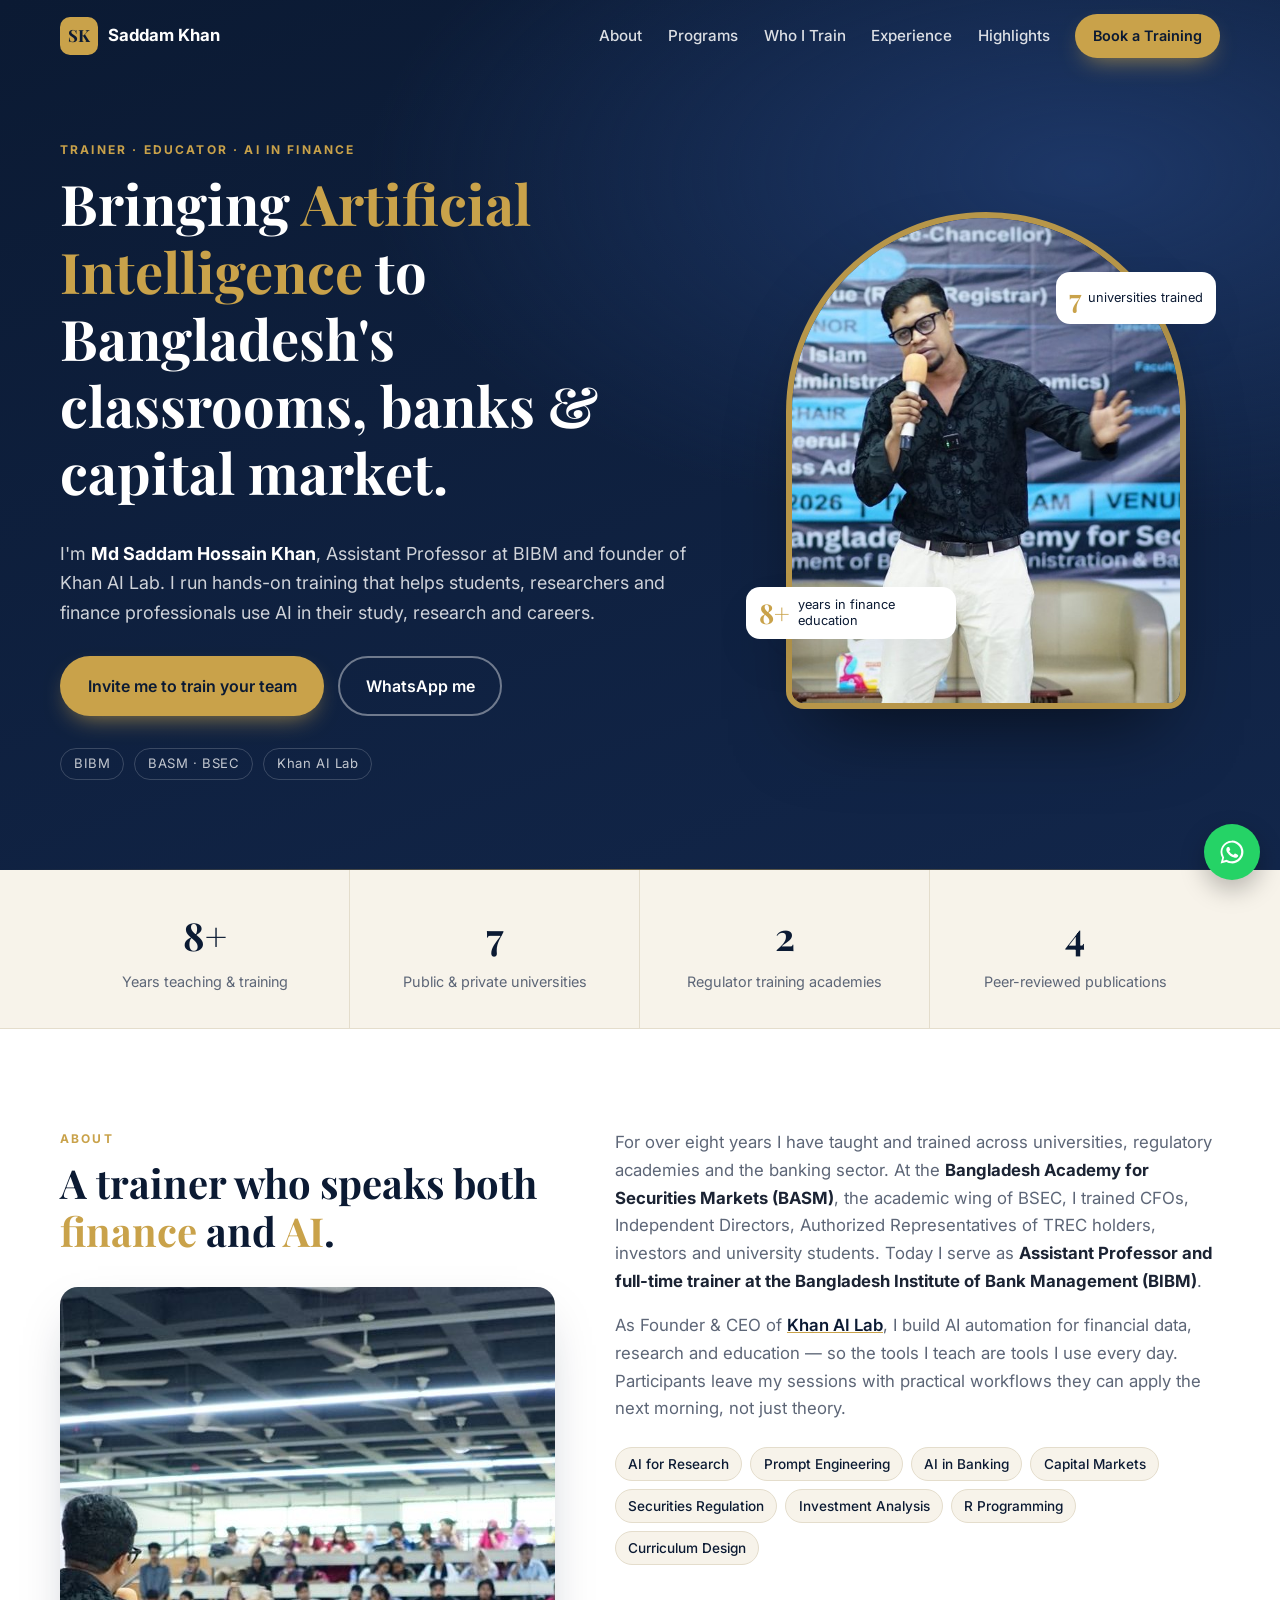
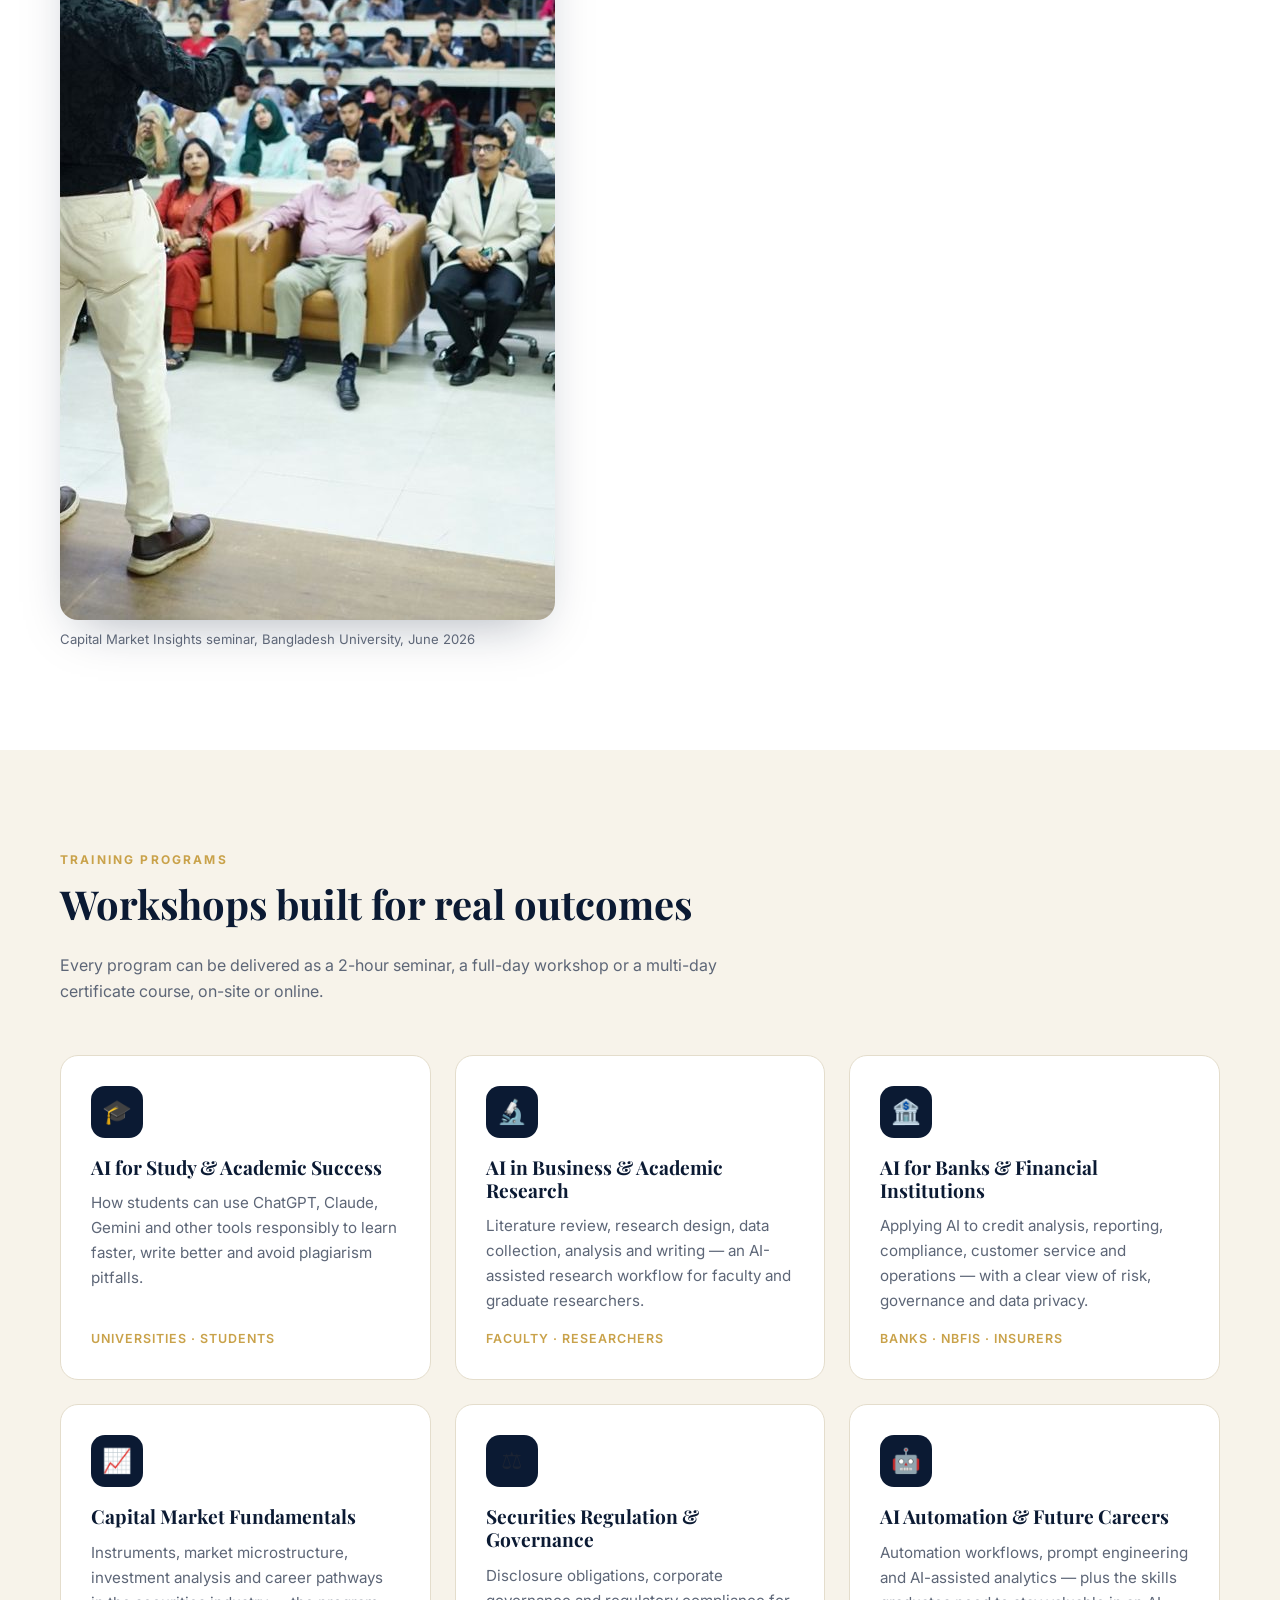
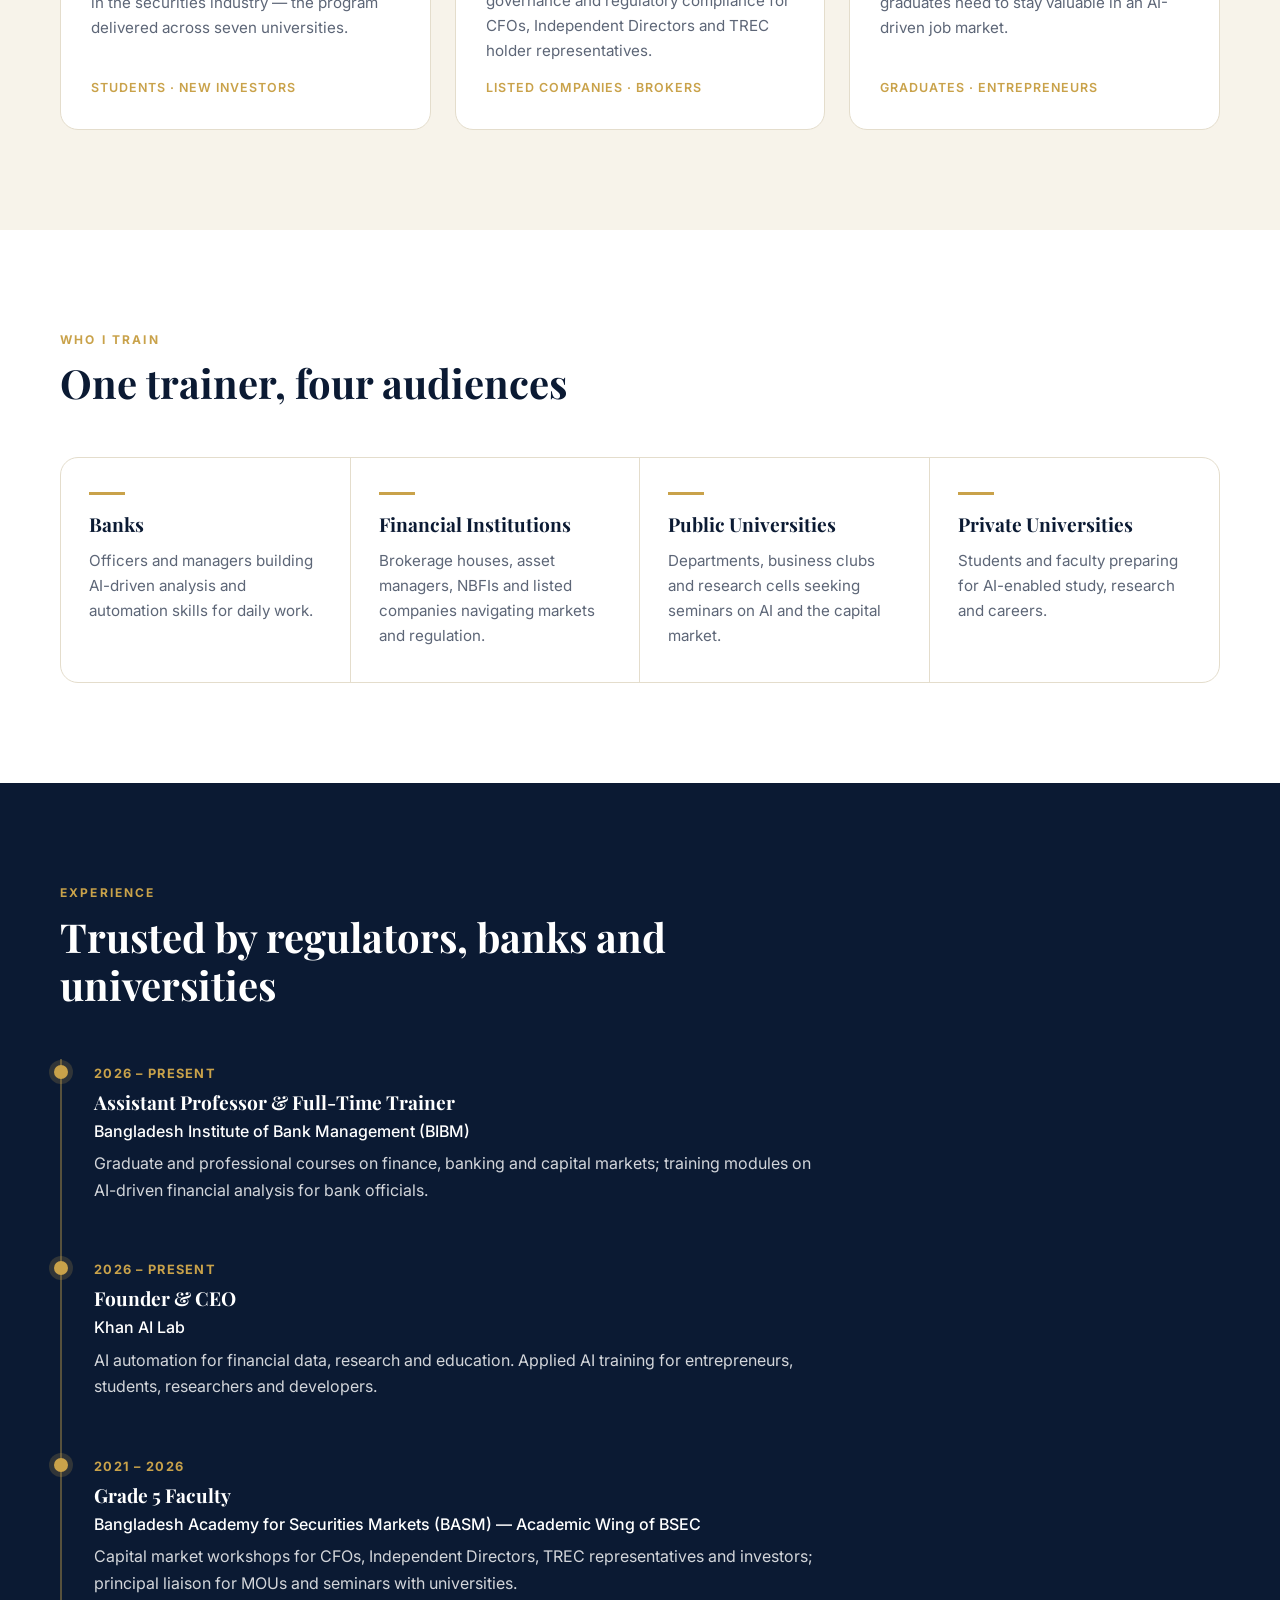
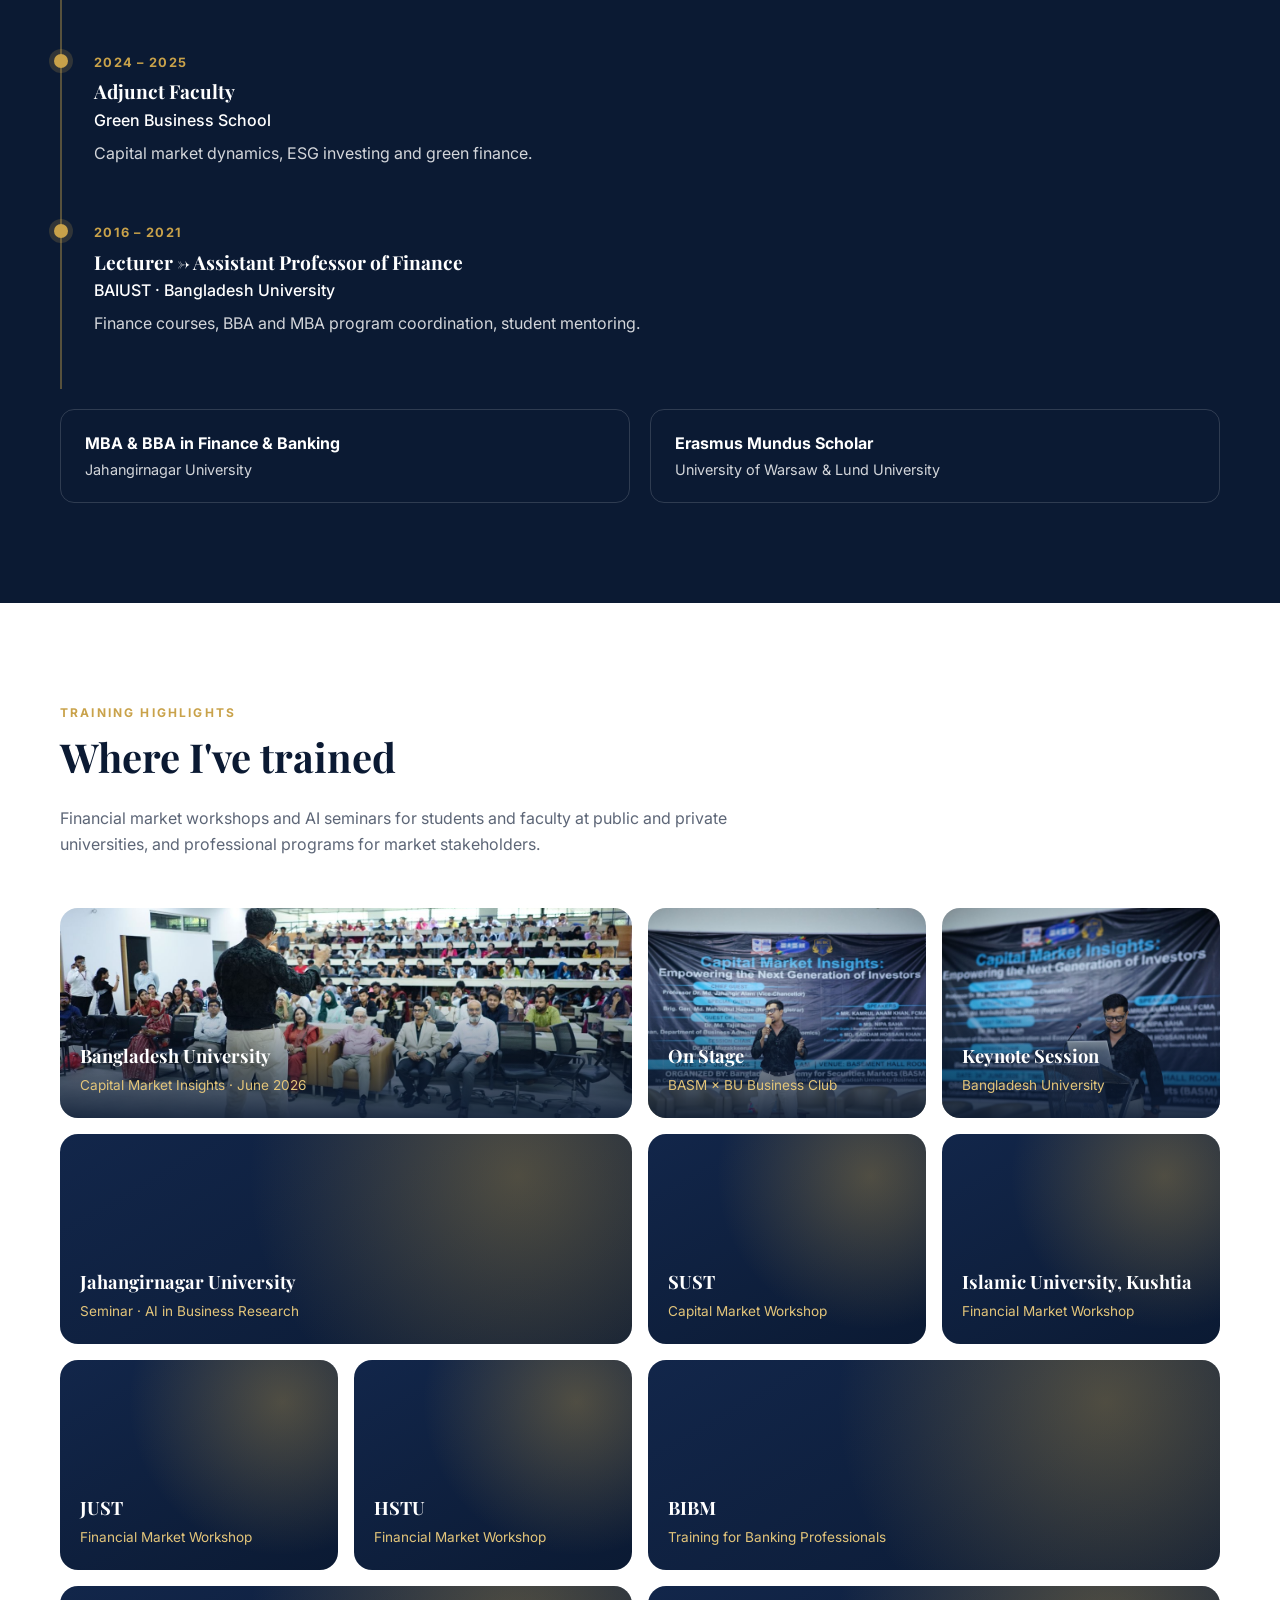
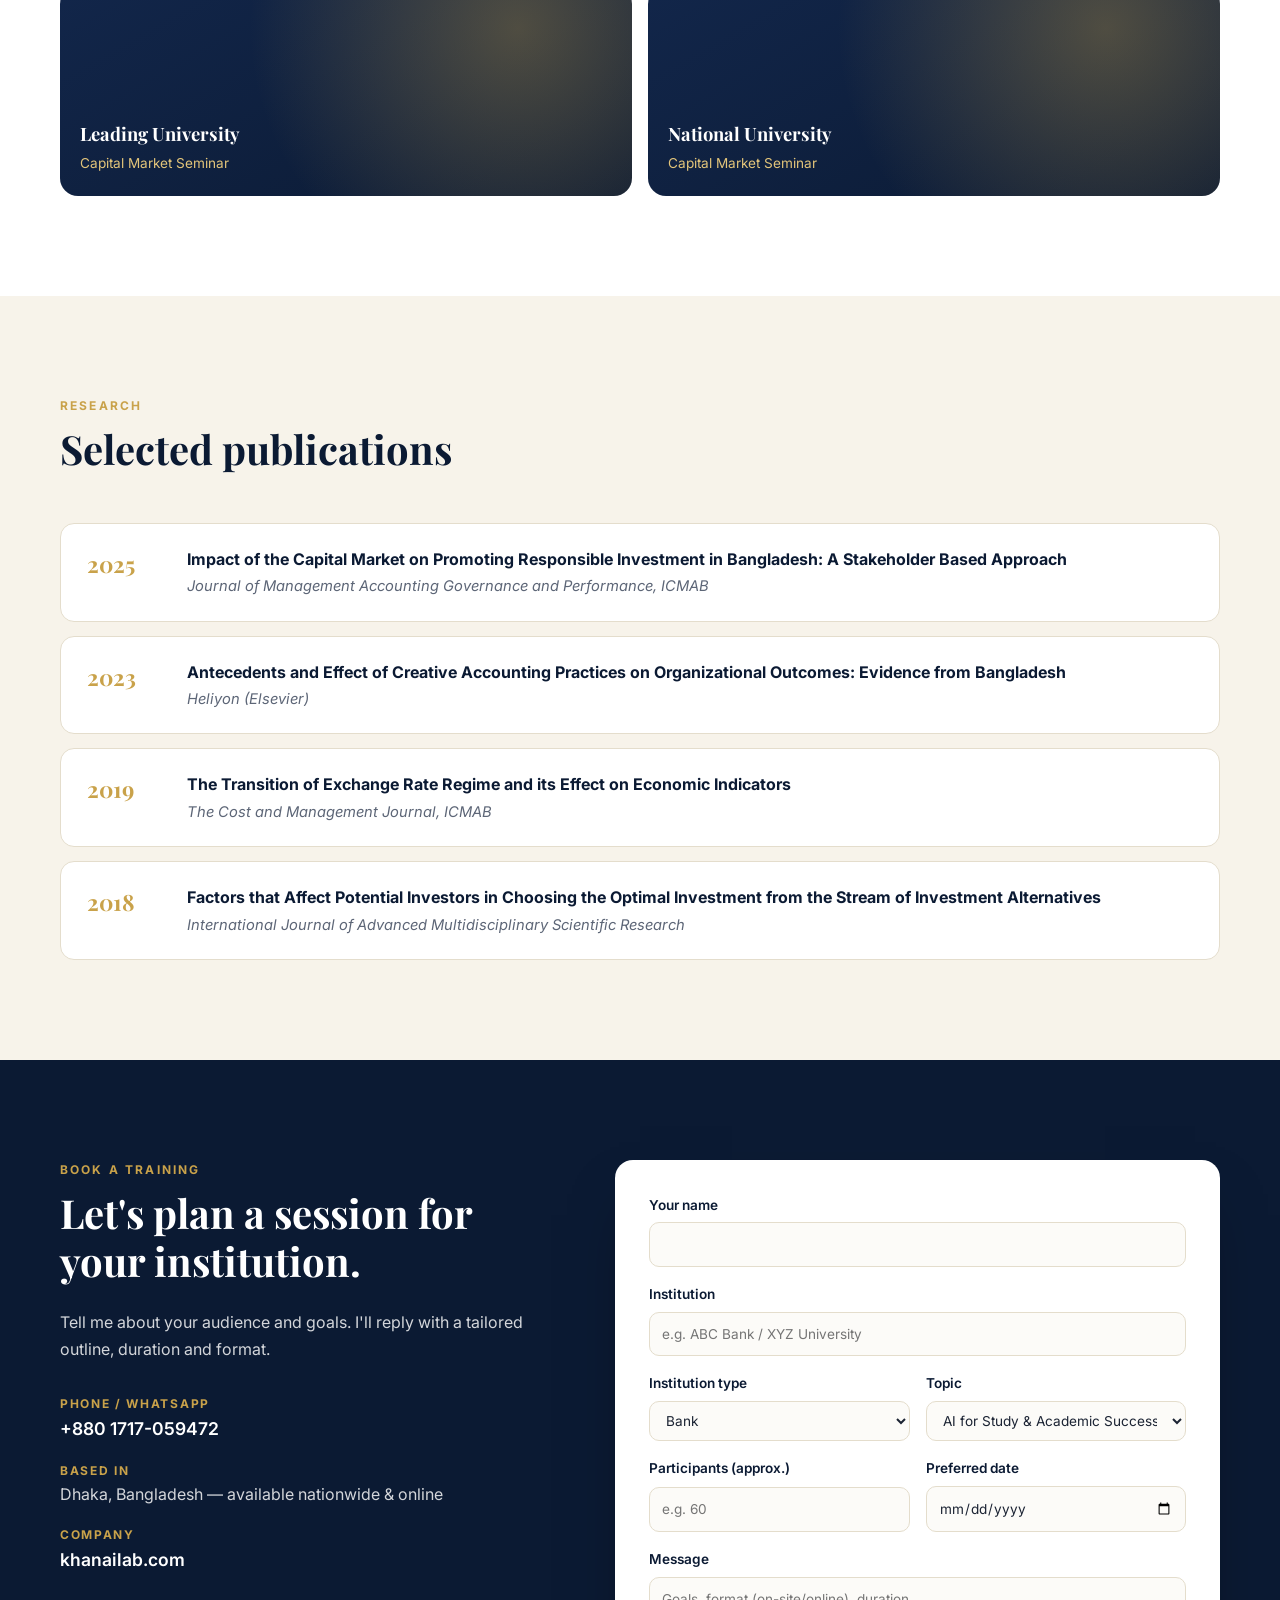
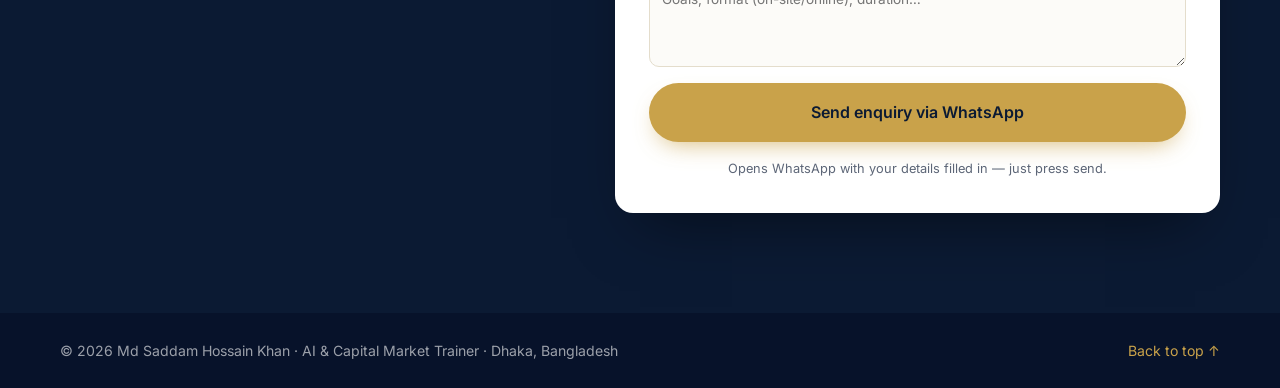
==== index.html @ e3557087 "Use seminar photos for portrait, About section and gallery Co-Authored-By: Claude Opus 5.5 <noreply@" ====
<!doctype html>
<html lang="en">
<head>
  <meta charset="utf-8">
  <meta name="viewport" content="width=device-width, initial-scale=1">
  <title>Md Saddam Hossain Khan | AI & Capital Market Trainer in Bangladesh</title>
  <meta name="description" content="Md Saddam Hossain Khan — corporate trainer and Assistant Professor at BIBM. Training on Artificial Intelligence, capital markets and finance for banks, financial institutions, and public & private universities across Bangladesh.">
  <meta name="keywords" content="AI trainer Bangladesh, artificial intelligence training Dhaka, capital market trainer, financial market trainer, AI for banks, AI for research, AI workshop university Bangladesh, banking trainer, BIBM, BASM, Saddam Khan, Khan AI Lab">
  <meta name="author" content="Md Saddam Hossain Khan">
  <link rel="canonical" href="https://saddambbaju.github.io/">

  <meta property="og:type" content="profile">
  <meta property="og:title" content="Md Saddam Hossain Khan — AI & Capital Market Trainer">
  <meta property="og:description" content="Practical AI and capital market training for banks, financial institutions and universities in Bangladesh.">
  <meta property="og:image" content="https://saddambbaju.github.io/assets/img/og-image.jpg">
  <meta property="og:url" content="https://saddambbaju.github.io/">
  <meta name="twitter:card" content="summary_large_image">

  <link rel="icon" href="assets/img/favicon.jpg">
  <link rel="preconnect" href="https://fonts.googleapis.com">
  <link rel="preconnect" href="https://fonts.gstatic.com" crossorigin>
  <link href="https://fonts.googleapis.com/css2?family=Playfair+Display:wght@600;700&family=Inter:wght@400;500;600;700&display=swap" rel="stylesheet">
  <link rel="stylesheet" href="assets/css/style.css">

  <script type="application/ld+json">
  {
    "@context": "https://schema.org",
    "@type": "Person",
    "name": "Md Saddam Hossain Khan",
    "alternateName": "Saddam Khan",
    "jobTitle": "AI & Capital Market Trainer; Assistant Professor",
    "url": "https://saddambbaju.github.io/",
    "image": "https://saddambbaju.github.io/assets/img/saddam-khan.jpg",
    "telephone": "+8801717059472",
    "address": {"@type": "PostalAddress", "addressLocality": "Dhaka", "addressCountry": "BD"},
    "worksFor": [
      {"@type": "Organization", "name": "Bangladesh Institute of Bank Management (BIBM)"},
      {"@type": "Organization", "name": "Khan AI Lab", "url": "https://khanailab.com/"}
    ],
    "alumniOf": [
      {"@type": "CollegeOrUniversity", "name": "Jahangirnagar University"},
      {"@type": "CollegeOrUniversity", "name": "University of Warsaw"},
      {"@type": "CollegeOrUniversity", "name": "Lund University"}
    ],
    "knowsAbout": ["Artificial Intelligence", "AI in Finance", "Capital Markets", "Securities Regulation", "Banking", "AI for Academic Research", "R Programming", "Investment Analysis"],
    "sameAs": ["https://khanailab.com/"]
  }
  </script>
</head>
<body>

<header class="nav" id="top">
  <div class="container nav__inner">
    <a href="#top" class="brand"><span class="brand__mark">SK</span><span>Saddam Khan</span></a>
    <button class="nav__toggle" aria-label="Open menu" aria-expanded="false">☰</button>
    <nav class="nav__links">
      <a href="#about">About</a>
      <a href="#programs">Programs</a>
      <a href="#who">Who I Train</a>
      <a href="#experience">Experience</a>
      <a href="#highlights">Highlights</a>
      <a href="#book" class="btn btn--gold btn--sm">Book a Training</a>
    </nav>
  </div>
</header>

<main>
  <!-- HERO -->
  <section class="hero">
    <div class="container hero__grid">
      <div class="hero__text reveal">
        <p class="eyebrow">Trainer · Educator · AI in Finance</p>
        <h1>Bringing <em>Artificial Intelligence</em> to Bangladesh's classrooms, banks &amp; capital market.</h1>
        <p class="lead">I'm <strong>Md Saddam Hossain Khan</strong>, Assistant Professor at BIBM and founder of Khan AI Lab. I run hands-on training that helps students, researchers and finance professionals use AI in their study, research and careers.</p>
        <div class="hero__cta">
          <a href="#book" class="btn btn--gold">Invite me to train your team</a>
          <a href="https://wa.me/8801717059472?text=Hello%20Saddam%20sir%2C%20I%27d%20like%20to%20discuss%20a%20training%20program." class="btn btn--ghost" target="_blank" rel="noopener">WhatsApp me</a>
        </div>
        <ul class="hero__trust">
          <li>BIBM</li><li>BASM · BSEC</li><li>Khan AI Lab</li>
        </ul>
      </div>
      <div class="hero__photo reveal">
        <div class="photo-frame">
          <img src="assets/img/saddam-khan.jpg" alt="Md Saddam Hossain Khan speaking at a capital market seminar" width="560" height="700">
        </div>
        <div class="badge badge--a"><strong>8+</strong><span>years in finance education</span></div>
        <div class="badge badge--b"><strong>7</strong><span>universities trained</span></div>
      </div>
    </div>
  </section>

  <!-- STATS -->
  <section class="stats">
    <div class="container stats__grid">
      <div class="stat"><strong>8+</strong><span>Years teaching &amp; training</span></div>
      <div class="stat"><strong>7</strong><span>Public &amp; private universities</span></div>
      <div class="stat"><strong>2</strong><span>Regulator training academies</span></div>
      <div class="stat"><strong>4</strong><span>Peer-reviewed publications</span></div>
    </div>
  </section>

  <!-- ABOUT -->
  <section class="section" id="about">
    <div class="container about">
      <div class="reveal">
        <p class="eyebrow">About</p>
        <h2>A trainer who speaks both <em>finance</em> and <em>AI</em>.</h2>
        <figure class="about__photo">
          <img src="assets/img/gallery/bu-capital-market-audience.jpg" alt="Md Saddam Hossain Khan addressing a packed auditorium of students and faculty" loading="lazy" width="1400" height="933">
          <figcaption>Capital Market Insights seminar, Bangladesh University, June 2026</figcaption>
        </figure>
      </div>
      <div class="about__body reveal">
        <p>For over eight years I have taught and trained across universities, regulatory academies and the banking sector. At the <strong>Bangladesh Academy for Securities Markets (BASM)</strong>, the academic wing of BSEC, I trained CFOs, Independent Directors, Authorized Representatives of TREC holders, investors and university students. Today I serve as <strong>Assistant Professor and full-time trainer at the Bangladesh Institute of Bank Management (BIBM)</strong>.</p>
        <p>As Founder &amp; CEO of <a href="https://khanailab.com/" target="_blank" rel="noopener">Khan AI Lab</a>, I build AI automation for financial data, research and education — so the tools I teach are tools I use every day. Participants leave my sessions with practical workflows they can apply the next morning, not just theory.</p>
        <div class="chips">
          <span>AI for Research</span><span>Prompt Engineering</span><span>AI in Banking</span><span>Capital Markets</span><span>Securities Regulation</span><span>Investment Analysis</span><span>R Programming</span><span>Curriculum Design</span>
        </div>
      </div>
    </div>
  </section>

  <!-- PROGRAMS -->
  <section class="section section--tint" id="programs">
    <div class="container">
      <div class="section__head reveal">
        <p class="eyebrow">Training Programs</p>
        <h2>Workshops built for real outcomes</h2>
        <p>Every program can be delivered as a 2-hour seminar, a full-day workshop or a multi-day certificate course, on-site or online.</p>
      </div>
      <div class="cards">
        <article class="card reveal">
          <div class="card__icon">🎓</div>
          <h3>AI for Study &amp; Academic Success</h3>
          <p>How students can use ChatGPT, Claude, Gemini and other tools responsibly to learn faster, write better and avoid plagiarism pitfalls.</p>
          <span class="card__tag">Universities · Students</span>
        </article>
        <article class="card reveal">
          <div class="card__icon">🔬</div>
          <h3>AI in Business &amp; Academic Research</h3>
          <p>Literature review, research design, data collection, analysis and writing — an AI-assisted research workflow for faculty and graduate researchers.</p>
          <span class="card__tag">Faculty · Researchers</span>
        </article>
        <article class="card reveal">
          <div class="card__icon">🏦</div>
          <h3>AI for Banks &amp; Financial Institutions</h3>
          <p>Applying AI to credit analysis, reporting, compliance, customer service and operations — with a clear view of risk, governance and data privacy.</p>
          <span class="card__tag">Banks · NBFIs · Insurers</span>
        </article>
        <article class="card reveal">
          <div class="card__icon">📈</div>
          <h3>Capital Market Fundamentals</h3>
          <p>Instruments, market microstructure, investment analysis and career pathways in the securities industry — the program delivered across seven universities.</p>
          <span class="card__tag">Students · New investors</span>
        </article>
        <article class="card reveal">
          <div class="card__icon">⚖️</div>
          <h3>Securities Regulation &amp; Governance</h3>
          <p>Disclosure obligations, corporate governance and regulatory compliance for CFOs, Independent Directors and TREC holder representatives.</p>
          <span class="card__tag">Listed companies · Brokers</span>
        </article>
        <article class="card reveal">
          <div class="card__icon">🤖</div>
          <h3>AI Automation &amp; Future Careers</h3>
          <p>Automation workflows, prompt engineering and AI-assisted analytics — plus the skills graduates need to stay valuable in an AI-driven job market.</p>
          <span class="card__tag">Graduates · Entrepreneurs</span>
        </article>
      </div>
    </div>
  </section>

  <!-- WHO I TRAIN -->
  <section class="section" id="who">
    <div class="container">
      <div class="section__head reveal">
        <p class="eyebrow">Who I Train</p>
        <h2>One trainer, four audiences</h2>
      </div>
      <div class="who">
        <div class="who__item reveal"><h3>Banks</h3><p>Officers and managers building AI-driven analysis and automation skills for daily work.</p></div>
        <div class="who__item reveal"><h3>Financial Institutions</h3><p>Brokerage houses, asset managers, NBFIs and listed companies navigating markets and regulation.</p></div>
        <div class="who__item reveal"><h3>Public Universities</h3><p>Departments, business clubs and research cells seeking seminars on AI and the capital market.</p></div>
        <div class="who__item reveal"><h3>Private Universities</h3><p>Students and faculty preparing for AI-enabled study, research and careers.</p></div>
      </div>
    </div>
  </section>

  <!-- EXPERIENCE -->
  <section class="section section--dark" id="experience">
    <div class="container">
      <div class="section__head reveal">
        <p class="eyebrow">Experience</p>
        <h2>Trusted by regulators, banks and universities</h2>
      </div>
      <ol class="timeline">
        <li class="reveal"><span class="timeline__date">2026 – Present</span><h3>Assistant Professor &amp; Full-Time Trainer</h3><p class="timeline__org">Bangladesh Institute of Bank Management (BIBM)</p><p>Graduate and professional courses on finance, banking and capital markets; training modules on AI-driven financial analysis for bank officials.</p></li>
        <li class="reveal"><span class="timeline__date">2026 – Present</span><h3>Founder &amp; CEO</h3><p class="timeline__org">Khan AI Lab</p><p>AI automation for financial data, research and education. Applied AI training for entrepreneurs, students, researchers and developers.</p></li>
        <li class="reveal"><span class="timeline__date">2021 – 2026</span><h3>Grade 5 Faculty</h3><p class="timeline__org">Bangladesh Academy for Securities Markets (BASM) — Academic Wing of BSEC</p><p>Capital market workshops for CFOs, Independent Directors, TREC representatives and investors; principal liaison for MOUs and seminars with universities.</p></li>
        <li class="reveal"><span class="timeline__date">2024 – 2025</span><h3>Adjunct Faculty</h3><p class="timeline__org">Green Business School</p><p>Capital market dynamics, ESG investing and green finance.</p></li>
        <li class="reveal"><span class="timeline__date">2016 – 2021</span><h3>Lecturer → Assistant Professor of Finance</h3><p class="timeline__org">BAIUST · Bangladesh University</p><p>Finance courses, BBA and MBA program coordination, student mentoring.</p></li>
      </ol>
      <div class="edu reveal">
        <div><strong>MBA &amp; BBA in Finance &amp; Banking</strong><span>Jahangirnagar University</span></div>
        <div><strong>Erasmus Mundus Scholar</strong><span>University of Warsaw &amp; Lund University</span></div>
      </div>
    </div>
  </section>

  <!-- HIGHLIGHTS / GALLERY -->
  <section class="section" id="highlights">
    <div class="container">
      <div class="section__head reveal">
        <p class="eyebrow">Training Highlights</p>
        <h2>Where I've trained</h2>
        <p>Financial market workshops and AI seminars for students and faculty at public and private universities, and professional programs for market stakeholders.</p>
      </div>
      <!-- To add a photo: put the file in assets/img/gallery/ and set data-img="assets/img/gallery/yourfile.jpg" on the matching tile. -->
      <div class="gallery">
        <figure class="tile tile--wide" data-img="assets/img/gallery/bu-capital-market-audience.jpg"><figcaption><strong>Bangladesh University</strong><span>Capital Market Insights · June 2026</span></figcaption></figure>
        <figure class="tile" data-img="assets/img/gallery/bu-capital-market-speaking.jpg"><figcaption><strong>On Stage</strong><span>BASM × BU Business Club</span></figcaption></figure>
        <figure class="tile" data-img="assets/img/gallery/bu-capital-market-podium.jpg"><figcaption><strong>Keynote Session</strong><span>Bangladesh University</span></figcaption></figure>
        <figure class="tile tile--wide" data-img=""><figcaption><strong>Jahangirnagar University</strong><span>Seminar · AI in Business Research</span></figcaption></figure>
        <figure class="tile" data-img=""><figcaption><strong>SUST</strong><span>Capital Market Workshop</span></figcaption></figure>
        <figure class="tile" data-img=""><figcaption><strong>Islamic University, Kushtia</strong><span>Financial Market Workshop</span></figcaption></figure>
        <figure class="tile" data-img=""><figcaption><strong>JUST</strong><span>Financial Market Workshop</span></figcaption></figure>
        <figure class="tile" data-img=""><figcaption><strong>HSTU</strong><span>Financial Market Workshop</span></figcaption></figure>
        <figure class="tile tile--wide" data-img=""><figcaption><strong>BIBM</strong><span>Training for Banking Professionals</span></figcaption></figure>
        <figure class="tile tile--wide" data-img=""><figcaption><strong>Leading University</strong><span>Capital Market Seminar</span></figcaption></figure>
        <figure class="tile tile--wide" data-img=""><figcaption><strong>National University</strong><span>Capital Market Seminar</span></figcaption></figure>
      </div>
    </div>
  </section>

  <!-- PUBLICATIONS -->
  <section class="section section--tint" id="research">
    <div class="container">
      <div class="section__head reveal">
        <p class="eyebrow">Research</p>
        <h2>Selected publications</h2>
      </div>
      <ul class="pubs">
        <li class="reveal"><span>2025</span><div><strong>Impact of the Capital Market on Promoting Responsible Investment in Bangladesh: A Stakeholder Based Approach</strong><em>Journal of Management Accounting Governance and Performance, ICMAB</em></div></li>
        <li class="reveal"><span>2023</span><div><strong>Antecedents and Effect of Creative Accounting Practices on Organizational Outcomes: Evidence from Bangladesh</strong><em>Heliyon (Elsevier)</em></div></li>
        <li class="reveal"><span>2019</span><div><strong>The Transition of Exchange Rate Regime and its Effect on Economic Indicators</strong><em>The Cost and Management Journal, ICMAB</em></div></li>
        <li class="reveal"><span>2018</span><div><strong>Factors that Affect Potential Investors in Choosing the Optimal Investment from the Stream of Investment Alternatives</strong><em>International Journal of Advanced Multidisciplinary Scientific Research</em></div></li>
      </ul>
    </div>
  </section>

  <!-- BOOK -->
  <section class="section section--dark" id="book">
    <div class="container book">
      <div class="reveal">
        <p class="eyebrow">Book a Training</p>
        <h2>Let's plan a session for your institution.</h2>
        <p>Tell me about your audience and goals. I'll reply with a tailored outline, duration and format.</p>
        <ul class="book__contact">
          <li><span>Phone / WhatsApp</span><a href="tel:+8801717059472">+880 1717-059472</a></li>
          <li><span>Based in</span>Dhaka, Bangladesh — available nationwide &amp; online</li>
          <li><span>Company</span><a href="https://khanailab.com/" target="_blank" rel="noopener">khanailab.com</a></li>
        </ul>
      </div>
      <form class="form reveal" id="bookForm">
        <label>Your name<input name="name" required autocomplete="name"></label>
        <label>Institution<input name="org" required placeholder="e.g. ABC Bank / XYZ University"></label>
        <div class="form__row">
          <label>Institution type
            <select name="type">
              <option>Bank</option><option>Financial Institution</option><option>Public University</option><option>Private University</option><option>Corporate / Other</option>
            </select>
          </label>
          <label>Topic
            <select name="topic">
              <option>AI for Study &amp; Academic Success</option><option>AI in Business &amp; Academic Research</option><option>AI for Banks &amp; Financial Institutions</option><option>Capital Market Fundamentals</option><option>Securities Regulation &amp; Governance</option><option>AI Automation &amp; Future Careers</option><option>Custom program</option>
            </select>
          </label>
        </div>
        <div class="form__row">
          <label>Participants (approx.)<input name="size" inputmode="numeric" placeholder="e.g. 60"></label>
          <label>Preferred date<input name="date" type="date"></label>
        </div>
        <label>Message<textarea name="msg" rows="3" placeholder="Goals, format (on-site/online), duration…"></textarea></label>
        <button class="btn btn--gold btn--block" type="submit">Send enquiry via WhatsApp</button>
        <p class="form__note">Opens WhatsApp with your details filled in — just press send.</p>
      </form>
    </div>
  </section>
</main>

<footer class="footer">
  <div class="container footer__inner">
    <p>© <span id="year"></span> Md Saddam Hossain Khan · AI &amp; Capital Market Trainer · Dhaka, Bangladesh</p>
    <a href="#top">Back to top ↑</a>
  </div>
</footer>

<a class="wa-float" href="https://wa.me/8801717059472" target="_blank" rel="noopener" aria-label="Chat on WhatsApp">
  <svg viewBox="0 0 32 32" width="28" height="28" aria-hidden="true"><path fill="currentColor" d="M16 3a13 13 0 0 0-11.2 19.6L3 29l6.6-1.7A13 13 0 1 0 16 3zm0 23.7c-2 0-4-.6-5.7-1.6l-.4-.2-3.9 1 1-3.8-.3-.4A10.7 10.7 0 1 1 16 26.7zm5.9-8c-.3-.2-1.9-.9-2.2-1-.3-.1-.5-.2-.7.2l-1 1.2c-.2.2-.4.2-.7.1a8.8 8.8 0 0 1-4.4-3.8c-.3-.6.3-.5 1-1.7.1-.2 0-.4 0-.6l-1-2.4c-.3-.6-.5-.5-.7-.5h-.6c-.2 0-.6.1-.9.4-.3.3-1.2 1.1-1.2 2.8s1.2 3.2 1.4 3.4c.2.2 2.4 3.6 5.7 5 2.1.9 2.9 1 4 .8.6-.1 1.9-.8 2.2-1.5.3-.8.3-1.4.2-1.5l-.6-.3z"/></svg>
</a>

<script src="assets/js/main.js"></script>
</body>
</html>
---- assets/css/style.css ----
:root {
  --navy: #0b1a33;
  --navy-2: #12264a;
  --gold: #c9a24a;
  --gold-2: #e3c57a;
  --cream: #f7f3ea;
  --ink: #1b2333;
  --muted: #5d6677;
  --line: #e4ddcc;
  --white: #ffffff;
  --radius: 18px;
  --shadow: 0 20px 50px -20px rgba(11, 26, 51, .35);
  --serif: "Playfair Display", Georgia, serif;
  --sans: "Inter", system-ui, -apple-system, "Segoe UI", sans-serif;
}

*, *::before, *::after { box-sizing: border-box; }
html { scroll-behavior: smooth; scroll-padding-top: 80px; }
body { margin: 0; font-family: var(--sans); color: var(--ink); background: var(--white); line-height: 1.65; -webkit-font-smoothing: antialiased; overflow-x: hidden; }
img { max-width: 100%; display: block; }
a { color: inherit; }
h1, h2, h3 { font-family: var(--serif); line-height: 1.2; margin: 0 0 .6em; color: var(--navy); }
h1 { font-size: clamp(2.1rem, 4.6vw, 3.5rem); }
h2 { font-size: clamp(1.7rem, 3.2vw, 2.5rem); }
h3 { font-size: 1.2rem; }
em { font-style: normal; color: var(--gold); }
p { margin: 0 0 1em; }

.container { width: min(1160px, 100% - 32px); margin-inline: auto; }
.eyebrow { text-transform: uppercase; letter-spacing: .18em; font-size: .75rem; font-weight: 700; color: var(--gold); margin-bottom: .8em; }

/* Buttons */
.btn { display: inline-flex; align-items: center; justify-content: center; gap: .5em; padding: .9em 1.6em; border-radius: 999px; font-weight: 600; text-decoration: none; border: 2px solid transparent; cursor: pointer; font: inherit; font-weight: 600; transition: transform .2s, background .2s, color .2s, box-shadow .2s; }
.btn:hover { transform: translateY(-2px); }
.btn--gold { background: var(--gold); color: var(--navy); box-shadow: 0 10px 25px -10px rgba(201, 162, 74, .8); }
.btn--gold:hover { background: var(--gold-2); }
.btn--ghost { border-color: rgba(255, 255, 255, .4); color: var(--white); }
.btn--ghost:hover { border-color: var(--gold); color: var(--gold); }
.btn--sm { padding: .55em 1.1em; font-size: .9rem; }
.btn--block { width: 100%; }

/* Nav */
.nav { position: fixed; inset: 0 0 auto; z-index: 50; transition: background .3s, box-shadow .3s; }
.nav.is-scrolled { background: rgba(11, 26, 51, .96); box-shadow: 0 6px 20px rgba(0, 0, 0, .15); backdrop-filter: blur(8px); }
.nav__inner { display: flex; align-items: center; justify-content: space-between; height: 72px; }
.brand { display: flex; align-items: center; gap: .6em; color: var(--white); text-decoration: none; font-weight: 700; font-size: 1.05rem; }
.brand__mark { display: grid; place-items: center; width: 38px; height: 38px; border-radius: 10px; background: var(--gold); color: var(--navy); font-family: var(--serif); }
.nav__links { display: flex; align-items: center; gap: 1.6rem; }
.nav__links a:not(.btn) { color: rgba(255, 255, 255, .85); text-decoration: none; font-size: .95rem; font-weight: 500; }
.nav__links a:not(.btn):hover { color: var(--gold); }
.nav__toggle { display: none; background: none; border: 0; color: var(--white); font-size: 1.6rem; cursor: pointer; }

/* Hero */
.hero { background: radial-gradient(1200px 600px at 85% 20%, #1d3767 0%, transparent 60%), linear-gradient(160deg, var(--navy) 0%, var(--navy-2) 100%); color: var(--white); padding: 140px 0 90px; position: relative; overflow: hidden; }
.hero::after { content: ""; position: absolute; inset: auto 0 0; height: 1px; background: linear-gradient(90deg, transparent, var(--gold), transparent); opacity: .5; }
.hero__grid { display: grid; grid-template-columns: 1.15fr .85fr; gap: 60px; align-items: center; }
.hero h1 { color: var(--white); }
.lead { font-size: 1.12rem; color: rgba(255, 255, 255, .8); max-width: 38em; }
.lead strong { color: var(--white); }
.hero__cta { display: flex; flex-wrap: wrap; gap: 14px; margin: 1.8em 0 2em; }
.hero__trust { list-style: none; padding: 0; margin: 0; display: flex; flex-wrap: wrap; gap: 10px; }
.hero__trust li { border: 1px solid rgba(255, 255, 255, .18); border-radius: 999px; padding: .35em 1em; font-size: .82rem; color: rgba(255, 255, 255, .75); letter-spacing: .04em; }
.hero__photo { position: relative; justify-self: center; max-width: 400px; width: 100%; }
.photo-frame { position: relative; border-radius: 200px 200px var(--radius) var(--radius); overflow: hidden; background: var(--navy-2); border: 6px solid rgba(201, 162, 74, .9); box-shadow: 0 40px 80px -30px rgba(0, 0, 0, .6); }
.photo-frame img { width: 100%; height: auto; }
.hero__photo::before { content: ""; position: absolute; inset: -22px -22px 22px 22px; border: 1px solid rgba(201, 162, 74, .35); border-radius: 210px 210px 24px 24px; z-index: -1; }
.badge { position: absolute; background: var(--white); color: var(--navy); border-radius: 14px; padding: .7em 1em; box-shadow: var(--shadow); display: flex; align-items: center; gap: .6em; font-size: .8rem; line-height: 1.25; max-width: 210px; }
.badge strong { font-family: var(--serif); font-size: 1.7rem; color: var(--gold); }
.badge--a { left: -40px; bottom: 70px; }
.badge--b { right: -30px; top: 60px; }

/* Stats */
.stats { background: var(--cream); border-bottom: 1px solid var(--line); }
.stats__grid { display: grid; grid-template-columns: repeat(4, 1fr); }
.stat { padding: 34px 20px; text-align: center; border-right: 1px solid var(--line); }
.stat:last-child { border-right: 0; }
.stat strong { display: block; font-family: var(--serif); font-size: 2.4rem; color: var(--navy); }
.stat span { color: var(--muted); font-size: .9rem; }

/* Sections */
.section { padding: 100px 0; }
.section--tint { background: var(--cream); }
.section--dark { background: var(--navy); color: rgba(255, 255, 255, .82); }
.section--dark h2, .section--dark h3 { color: var(--white); }
.section__head { max-width: 680px; margin-bottom: 50px; }
.section__head p:not(.eyebrow) { color: var(--muted); }
.section--dark .section__head p:not(.eyebrow) { color: rgba(255, 255, 255, .7); }

.about { display: grid; grid-template-columns: .9fr 1.1fr; gap: 60px; }
.about__body p { color: var(--muted); font-size: 1.05rem; }
.about__body strong { color: var(--ink); }
.about__body a { color: var(--navy); font-weight: 600; text-decoration-color: var(--gold); }
.chips { display: flex; flex-wrap: wrap; gap: 8px; margin-top: 1.5em; }
.chips span { background: var(--cream); border: 1px solid var(--line); padding: .35em .9em; border-radius: 999px; font-size: .85rem; font-weight: 500; color: var(--navy); }

/* Cards */
.cards { display: grid; grid-template-columns: repeat(3, 1fr); gap: 24px; }
.card { background: var(--white); border-radius: var(--radius); padding: 30px; border: 1px solid var(--line); transition: transform .25s, box-shadow .25s, border-color .25s; display: flex; flex-direction: column; }
.card:hover { transform: translateY(-6px); box-shadow: var(--shadow); border-color: var(--gold); }
.card__icon { width: 52px; height: 52px; border-radius: 14px; background: var(--navy); display: grid; place-items: center; font-size: 1.5rem; margin-bottom: 18px; }
.card p { color: var(--muted); font-size: .95rem; flex: 1; }
.card__tag { font-size: .78rem; font-weight: 600; color: var(--gold); text-transform: uppercase; letter-spacing: .08em; }

/* Who */
.who { display: grid; grid-template-columns: repeat(4, 1fr); gap: 0; border: 1px solid var(--line); border-radius: var(--radius); overflow: hidden; }
.who__item { padding: 34px 28px; border-right: 1px solid var(--line); position: relative; }
.who__item:last-child { border-right: 0; }
.who__item::before { content: ""; display: block; width: 36px; height: 3px; background: var(--gold); margin-bottom: 18px; }
.who__item p { color: var(--muted); font-size: .95rem; margin: 0; }

/* Timeline */
.timeline { list-style: none; padding: 0; margin: 0; border-left: 2px solid rgba(201, 162, 74, .4); }
.timeline li { position: relative; padding: 0 0 36px 32px; }
.timeline li::before { content: ""; position: absolute; left: -8px; top: 6px; width: 14px; height: 14px; border-radius: 50%; background: var(--gold); box-shadow: 0 0 0 5px rgba(201, 162, 74, .2); }
.timeline__date { font-size: .8rem; font-weight: 700; letter-spacing: .1em; text-transform: uppercase; color: var(--gold); }
.timeline h3 { margin: .3em 0 .2em; }
.timeline__org { color: var(--white); font-weight: 500; margin-bottom: .4em; }
.timeline p { max-width: 720px; }
.edu { display: grid; grid-template-columns: 1fr 1fr; gap: 20px; margin-top: 20px; }
.edu div { border: 1px solid rgba(255, 255, 255, .15); border-radius: 14px; padding: 20px 24px; }
.edu strong { display: block; color: var(--white); }
.edu span { font-size: .9rem; }

/* Gallery */
.gallery { display: grid; grid-template-columns: repeat(4, 1fr); grid-auto-rows: 210px; gap: 16px; }
.tile { margin: 0; border-radius: var(--radius); overflow: hidden; position: relative; display: flex; align-items: flex-end; background: linear-gradient(150deg, var(--navy-2), var(--navy)) center / cover no-repeat; }
.tile--wide { grid-column: span 2; }
.tile:not(.has-img)::before { content: ""; position: absolute; inset: 0; background: radial-gradient(circle at 80% 20%, rgba(201, 162, 74, .35), transparent 55%); }
.tile.has-img::before { content: ""; position: absolute; inset: 0; background: linear-gradient(to top, rgba(11, 26, 51, .9), transparent 60%); }
.tile figcaption { position: relative; padding: 20px; color: var(--white); }
.tile figcaption strong { display: block; font-family: var(--serif); font-size: 1.15rem; }
.tile figcaption span { font-size: .85rem; color: var(--gold-2); }

/* Publications */
.pubs { list-style: none; padding: 0; margin: 0; display: grid; gap: 14px; }
.pubs li { display: grid; grid-template-columns: 80px 1fr; gap: 20px; background: var(--white); border: 1px solid var(--line); border-radius: 14px; padding: 22px 26px; }
.pubs li > span { font-family: var(--serif); font-size: 1.4rem; color: var(--gold); font-weight: 700; }
.pubs strong { display: block; color: var(--navy); }
.pubs em { color: var(--muted); font-style: italic; font-size: .92rem; }

/* Book */
.book { display: grid; grid-template-columns: .9fr 1.1fr; gap: 60px; align-items: start; }
.book__contact { list-style: none; padding: 0; margin: 2em 0 0; display: grid; gap: 18px; }
.book__contact span { display: block; font-size: .75rem; text-transform: uppercase; letter-spacing: .14em; color: var(--gold); font-weight: 700; }
.book__contact a { color: var(--white); text-decoration: none; font-weight: 600; font-size: 1.1rem; }
.form { background: var(--white); color: var(--ink); border-radius: var(--radius); padding: 34px; display: grid; gap: 16px; box-shadow: 0 30px 60px -25px rgba(0, 0, 0, .5); }
.form label { display: grid; gap: 6px; font-size: .85rem; font-weight: 600; color: var(--navy); }
.form input, .form select, .form textarea { font: inherit; font-weight: 400; padding: .75em .9em; border: 1px solid var(--line); border-radius: 10px; background: #fcfbf8; color: var(--ink); width: 100%; }
.form input:focus, .form select:focus, .form textarea:focus { outline: 2px solid var(--gold); border-color: transparent; }
.form__row { display: grid; grid-template-columns: 1fr 1fr; gap: 16px; }
.form__note { font-size: .8rem; color: var(--muted); text-align: center; margin: 0; }

/* Footer */
.footer { background: #07122a; color: rgba(255, 255, 255, .6); font-size: .88rem; padding: 26px 0; }
.footer__inner { display: flex; justify-content: space-between; gap: 16px; flex-wrap: wrap; }
.footer p { margin: 0; }
.footer a { color: var(--gold); text-decoration: none; }

.wa-float { position: fixed; right: 20px; bottom: 20px; width: 56px; height: 56px; border-radius: 50%; background: #25d366; color: var(--white); display: grid; place-items: center; box-shadow: 0 10px 25px rgba(0, 0, 0, .25); z-index: 60; transition: transform .2s; }
.wa-float:hover { transform: scale(1.08); }

/* Reveal animation */
.reveal { opacity: 0; transform: translateY(24px); transition: opacity .7s ease, transform .7s ease; }
.reveal.is-visible { opacity: 1; transform: none; }
@media (prefers-reduced-motion: reduce) { .reveal { opacity: 1; transform: none; transition: none; } html { scroll-behavior: auto; } }

/* Responsive */
@media (max-width: 1000px) {
  .cards { grid-template-columns: repeat(2, 1fr); }
  .who { grid-template-columns: repeat(2, 1fr); }
  .who__item:nth-child(2) { border-right: 0; }
  .who__item:nth-child(-n+2) { border-bottom: 1px solid var(--line); }
  .gallery { grid-template-columns: repeat(2, 1fr); }
}
@media (max-width: 860px) {
  .nav__toggle { display: block; }
  .nav__links { position: absolute; top: 72px; left: 0; right: 0; flex-direction: column; align-items: stretch; gap: 0; background: var(--navy); padding: 10px 16px 20px; display: none; }
  .nav__links.is-open { display: flex; }
  .nav__links a:not(.btn) { padding: 12px 0; border-bottom: 1px solid rgba(255, 255, 255, .08); }
  .nav__links .btn { margin-top: 14px; }
  .nav:has(.is-open) { background: var(--navy); }
  .hero { padding: 110px 0 70px; }
  .hero__grid, .about, .book { grid-template-columns: 1fr; gap: 40px; }
  .hero__photo { max-width: 320px; order: -1; }
  .badge--a { left: -16px; } .badge--b { right: -16px; }
  .stats__grid { grid-template-columns: repeat(2, 1fr); }
  .stat:nth-child(2) { border-right: 0; }
  .stat:nth-child(-n+2) { border-bottom: 1px solid var(--line); }
  .section { padding: 70px 0; }
}
@media (max-width: 560px) {
  .cards, .who, .edu, .form__row { grid-template-columns: 1fr; }
  .who__item { border-right: 0 !important; border-bottom: 1px solid var(--line); }
  .who__item:last-child { border-bottom: 0; }
  .gallery { grid-template-columns: 1fr; grid-auto-rows: 180px; }
  .tile--wide { grid-column: auto; }
  .pubs li { grid-template-columns: 1fr; gap: 4px; }
  .form { padding: 24px; }
  .badge { font-size: .72rem; padding: .5em .8em; }
  .badge strong { font-size: 1.3rem; }
}

/* About photo */
.about__photo { margin: 2em 0 0; }
.about__photo img { border-radius: var(--radius); box-shadow: var(--shadow); aspect-ratio: 3 / 2; object-fit: cover; width: 100%; }
.about__photo figcaption { font-size: .82rem; color: var(--muted); margin-top: .7em; }
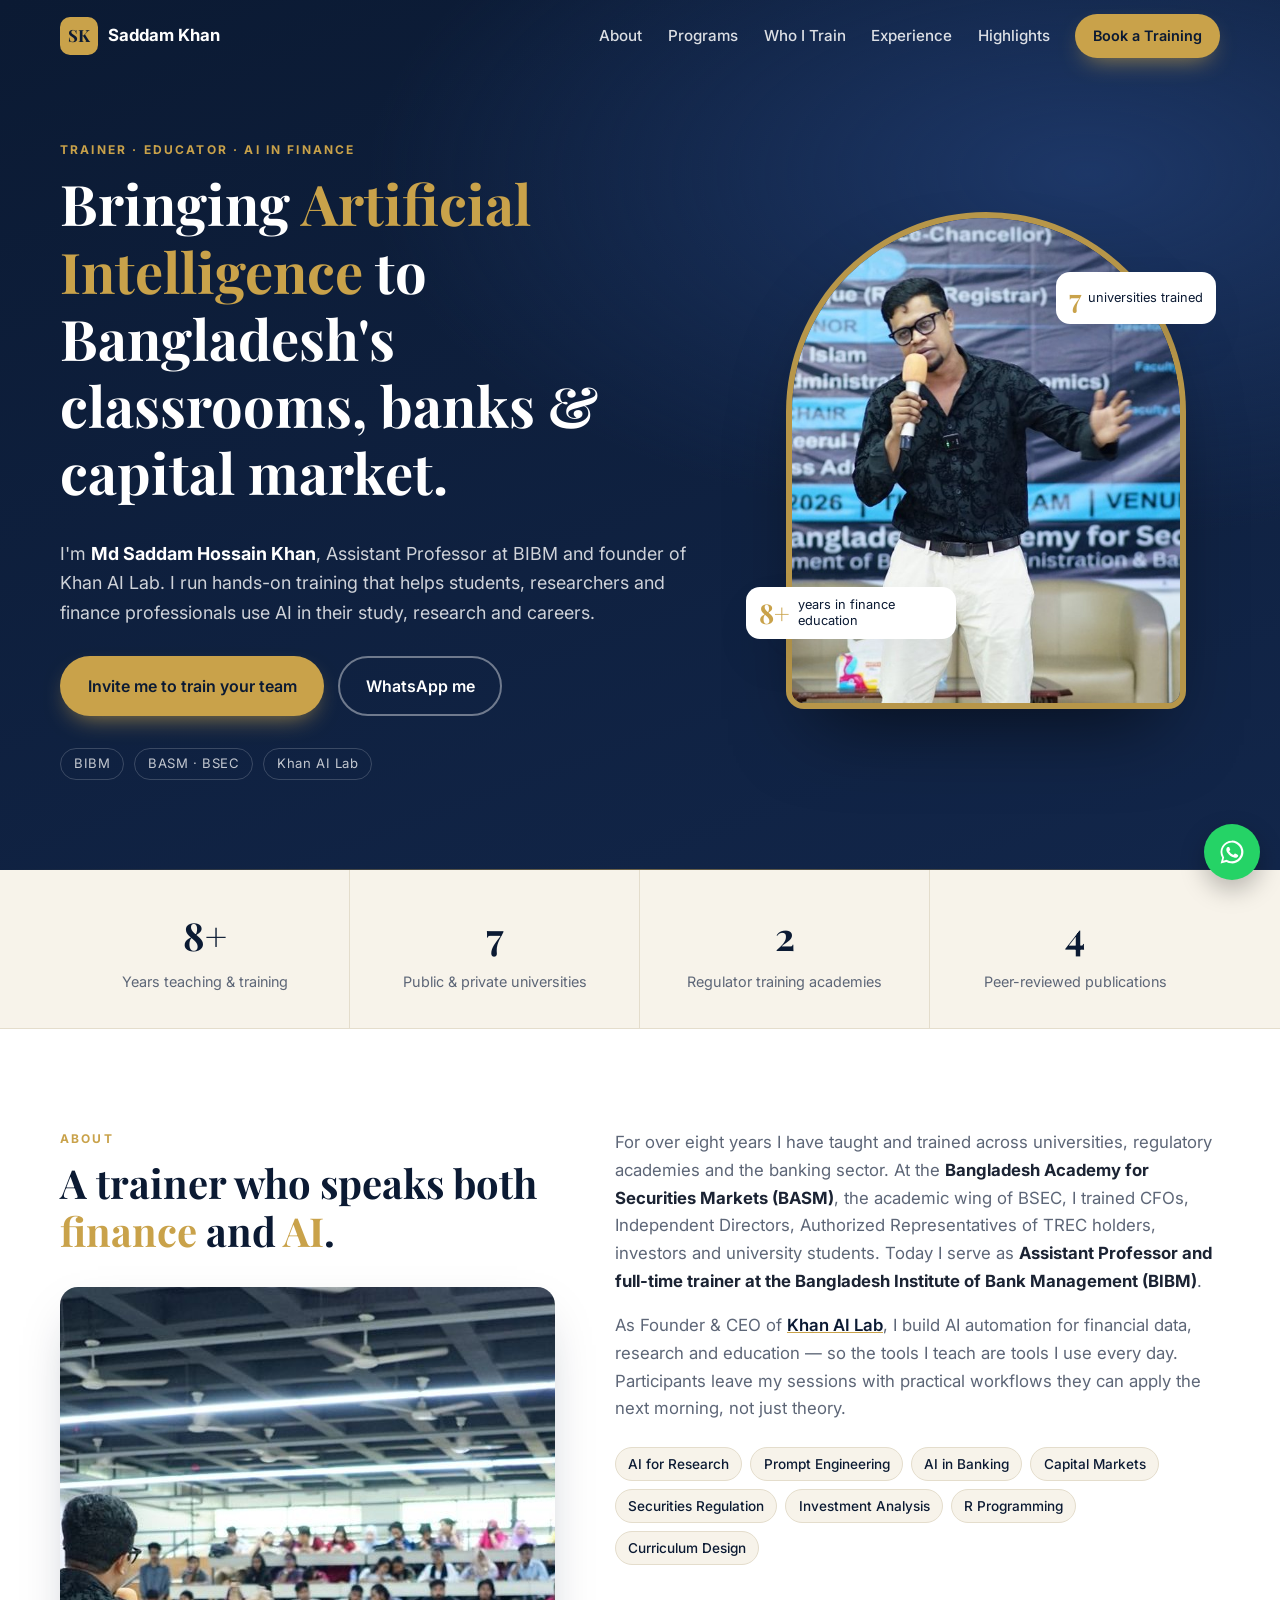
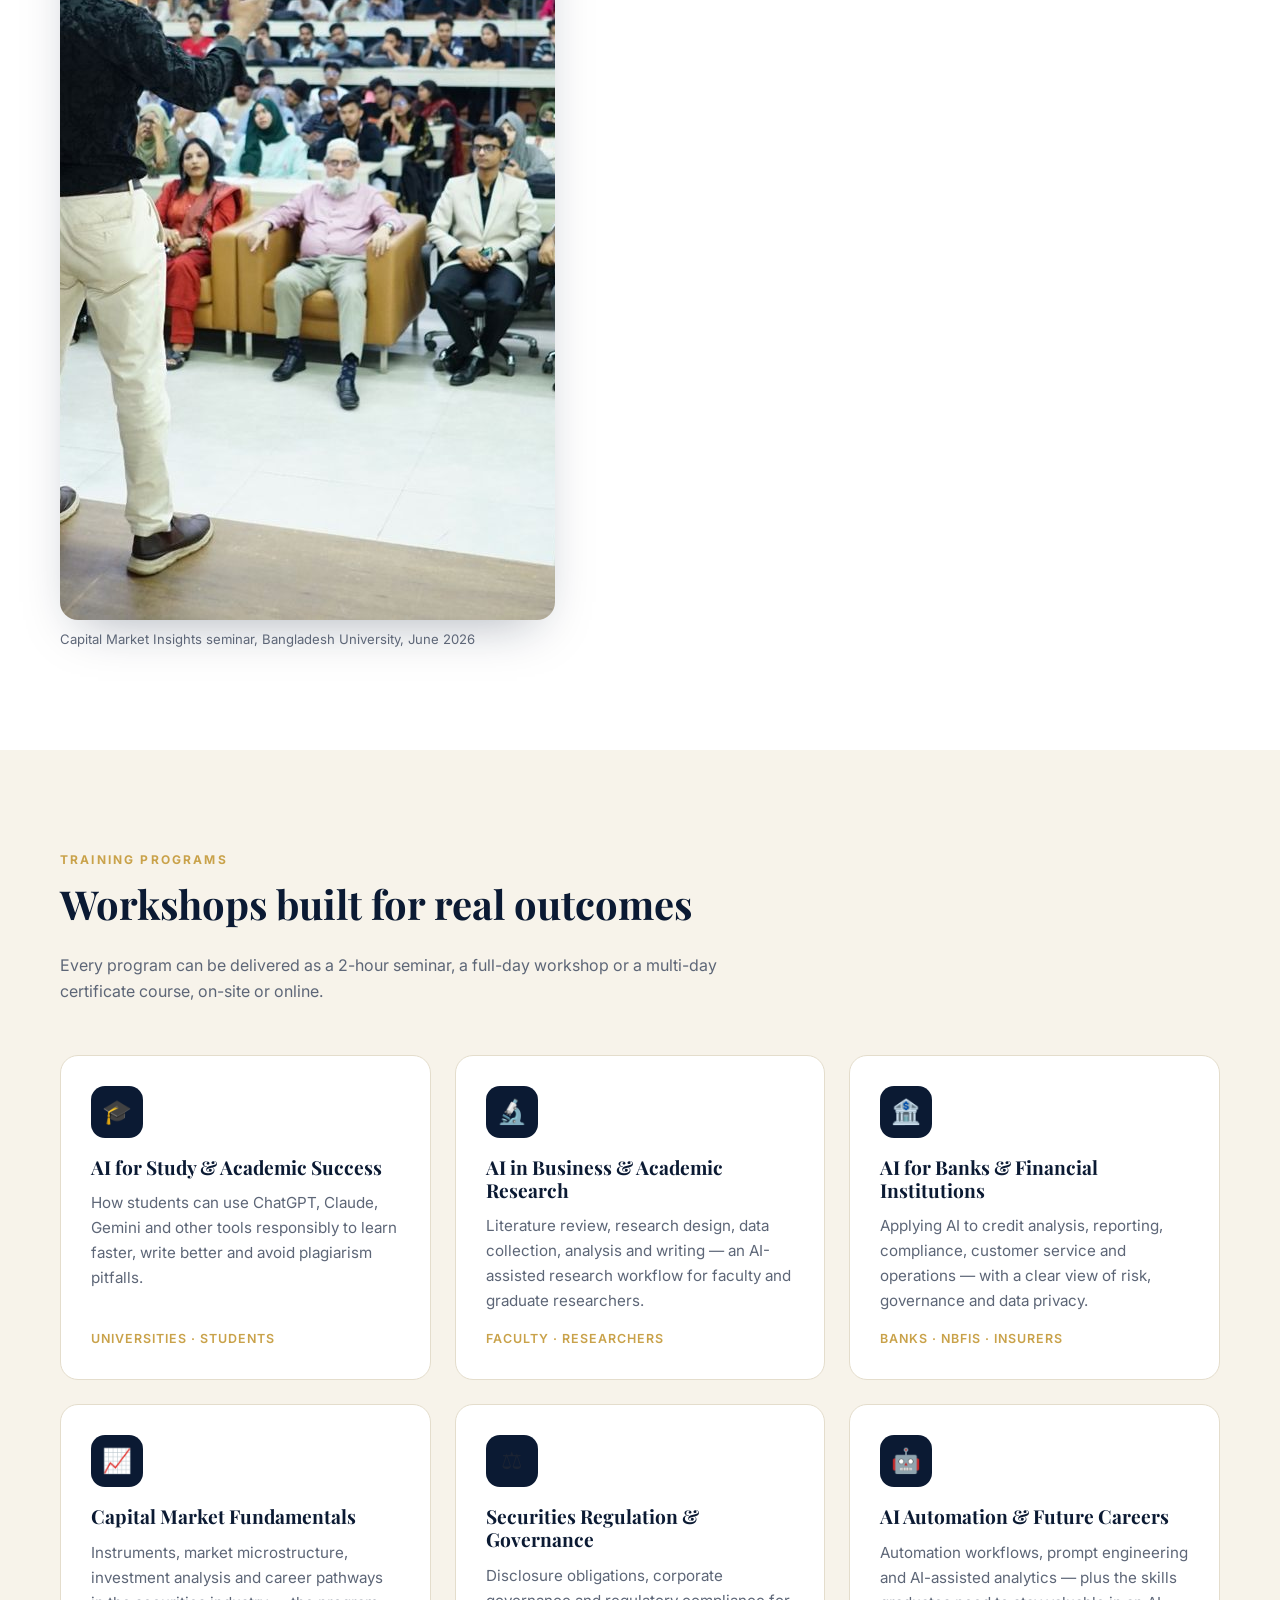
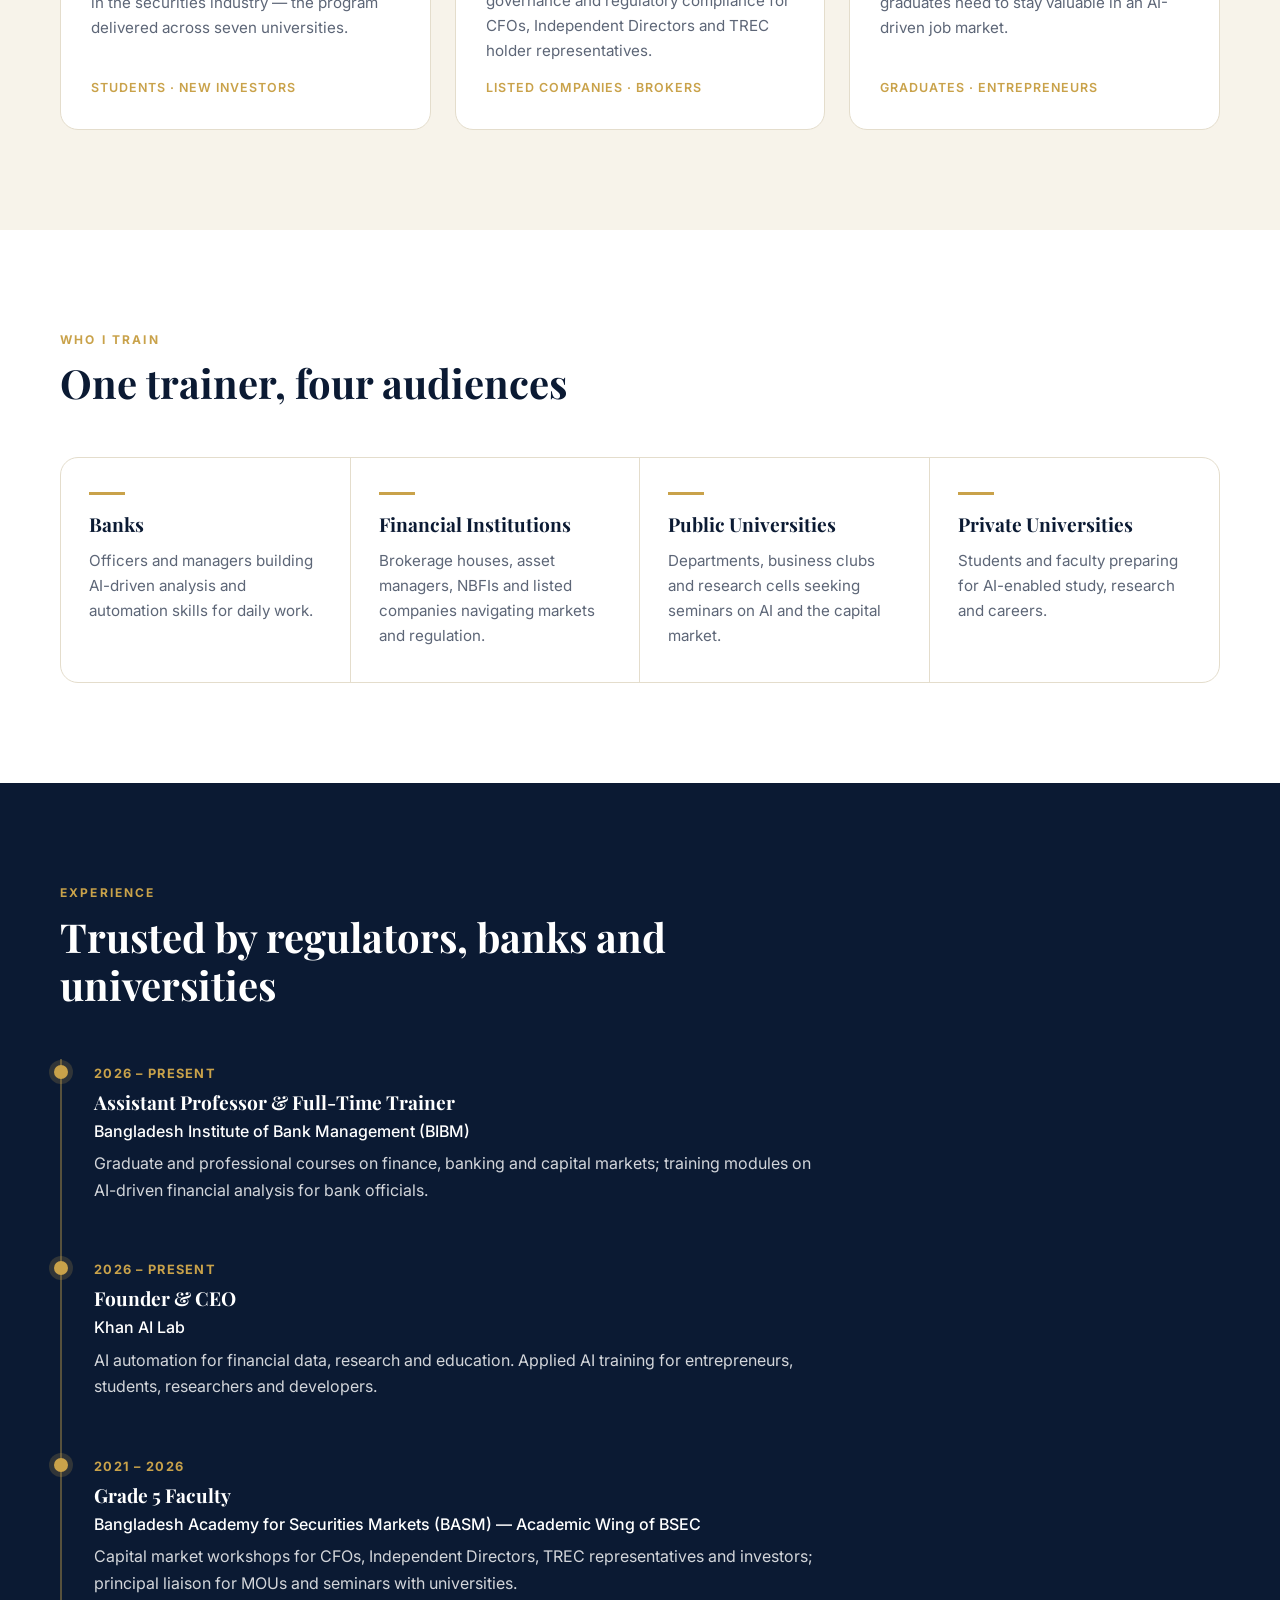
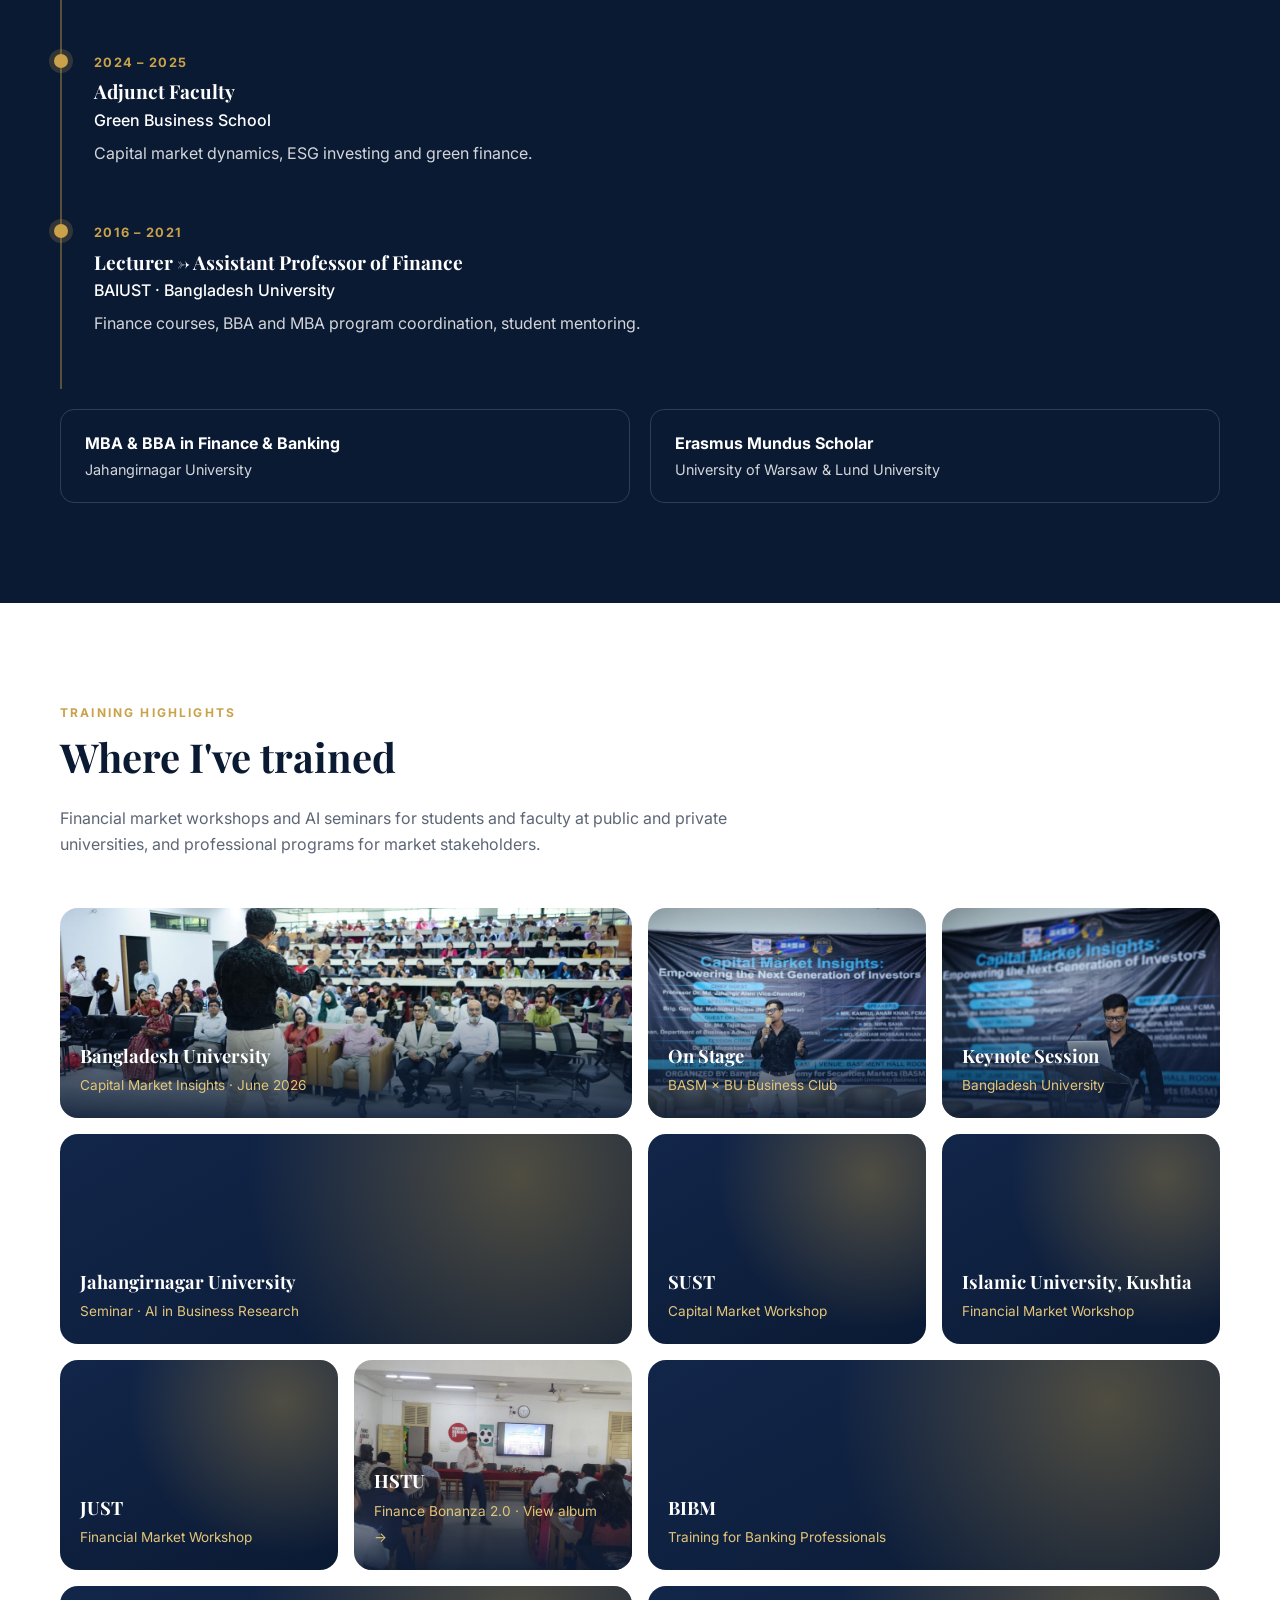
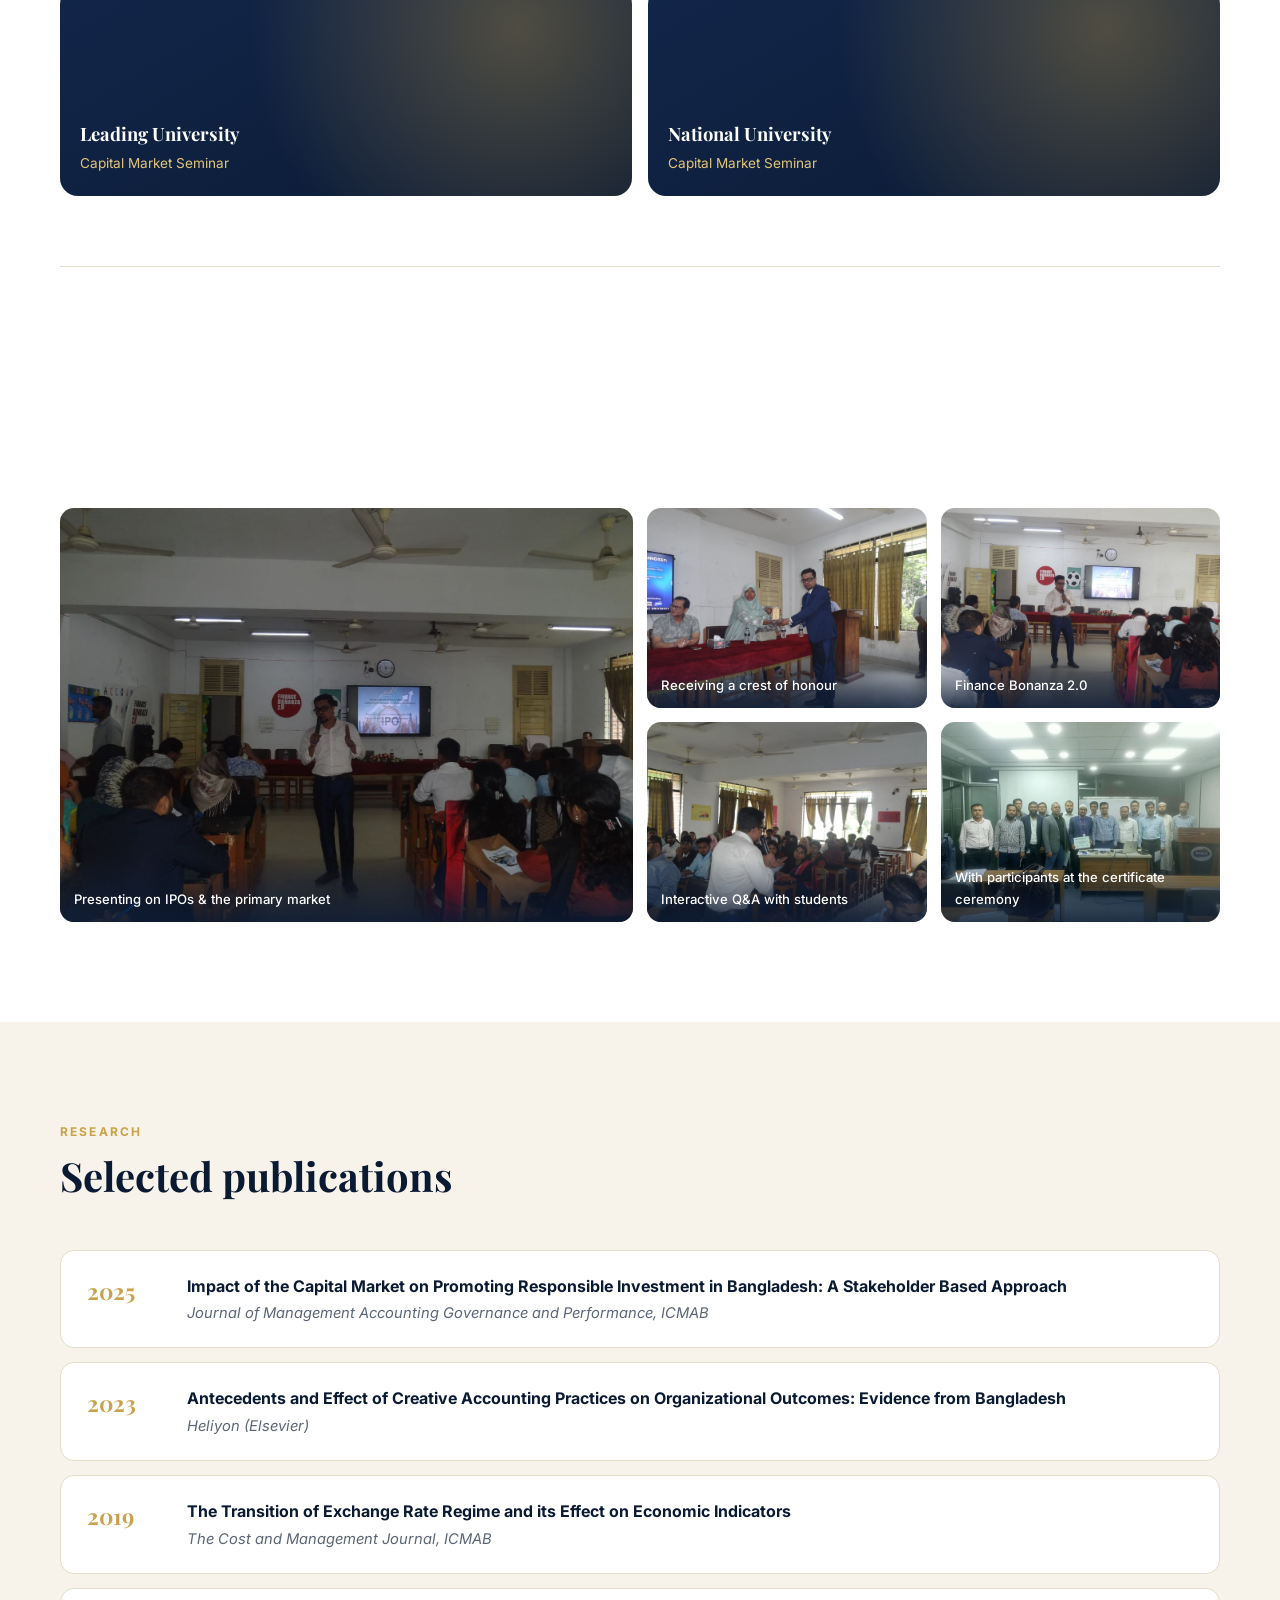
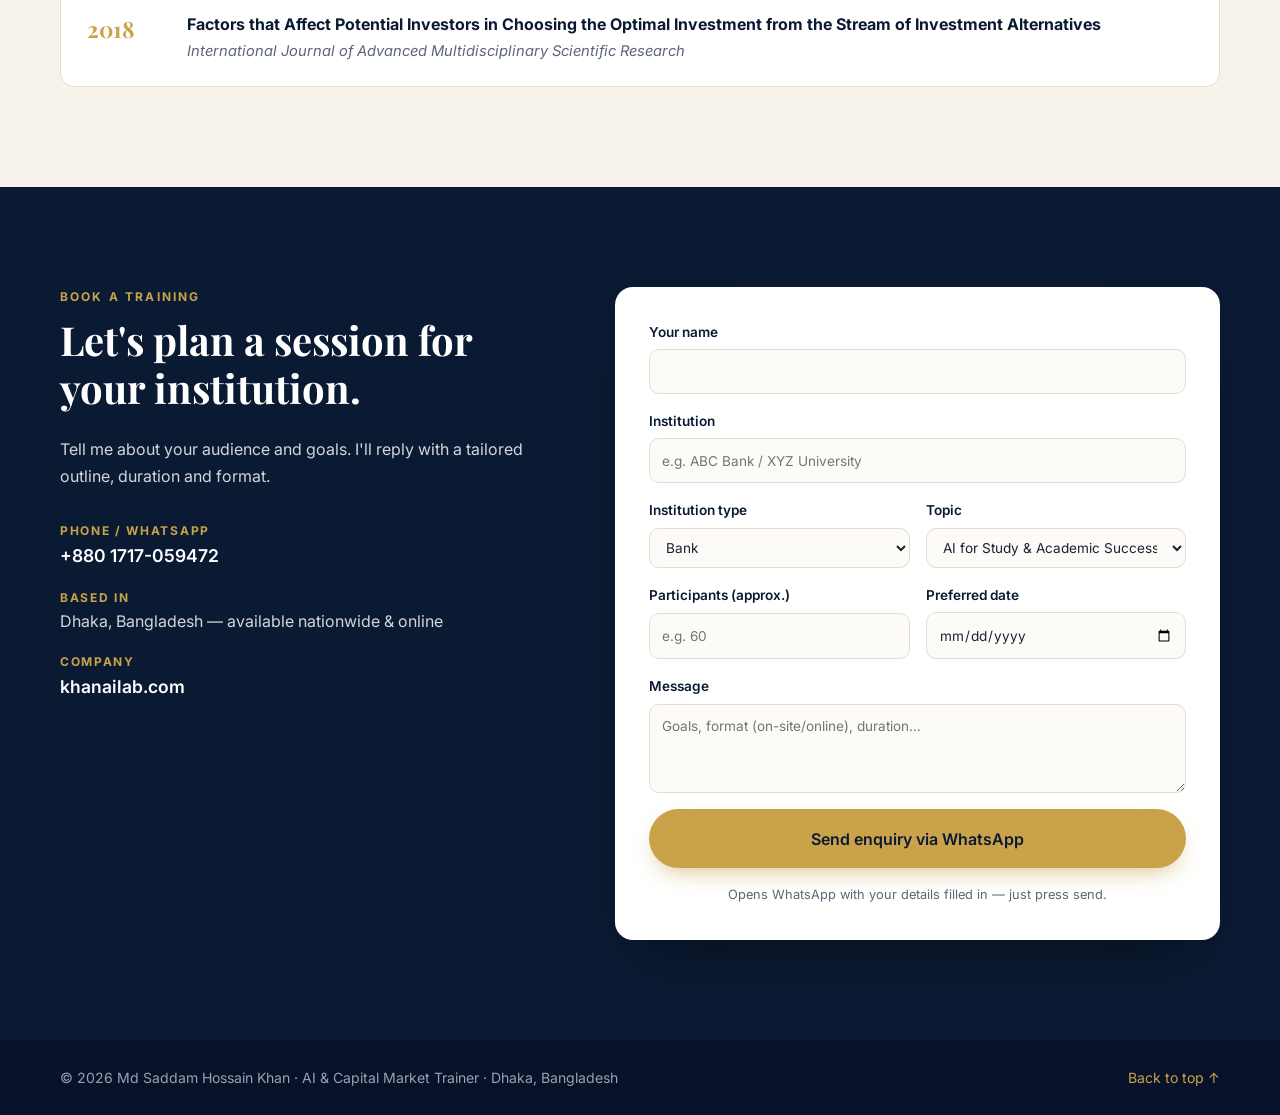
==== commit 69cacd2e: "Add HSTU event photo album with lightbox Co-Authored-By: Claude Opus 5.5 <noreply@anthropic.com> Cla" ====
--- a/index.html
+++ b/index.html
@@ -224,10 +224,26 @@
         <figure class="tile" data-img=""><figcaption><strong>SUST</strong><span>Capital Market Workshop</span></figcaption></figure>
         <figure class="tile" data-img=""><figcaption><strong>Islamic University, Kushtia</strong><span>Financial Market Workshop</span></figcaption></figure>
         <figure class="tile" data-img=""><figcaption><strong>JUST</strong><span>Financial Market Workshop</span></figcaption></figure>
-        <figure class="tile" data-img=""><figcaption><strong>HSTU</strong><span>Financial Market Workshop</span></figcaption></figure>
+        <figure class="tile" data-img="assets/img/gallery/hstu-finance-bonanza.jpg"><a class="tile__link" href="#hstu" aria-label="View HSTU photo album"></a><figcaption><strong>HSTU</strong><span>Finance Bonanza 2.0 · View album →</span></figcaption></figure>
         <figure class="tile tile--wide" data-img=""><figcaption><strong>BIBM</strong><span>Training for Banking Professionals</span></figcaption></figure>
         <figure class="tile tile--wide" data-img=""><figcaption><strong>Leading University</strong><span>Capital Market Seminar</span></figcaption></figure>
         <figure class="tile tile--wide" data-img=""><figcaption><strong>National University</strong><span>Capital Market Seminar</span></figcaption></figure>
+      </div>
+
+      <!-- Event album: HSTU -->
+      <div class="album" id="hstu">
+        <div class="album__head reveal">
+          <p class="eyebrow">Event Album</p>
+          <h3>Hajee Mohammad Danesh Science and Technology University (HSTU), Dinajpur</h3>
+          <p>Capital market session "Navigating the Primary Market: A Comprehensive Guide to IPO and Investment Opportunities" for students and faculty at Finance Bonanza 2.0.</p>
+        </div>
+        <div class="album__grid">
+          <figure class="album__item album__item--lead"><img src="assets/img/gallery/hstu-ipo-session.jpg" alt="Md Saddam Hossain Khan presenting on IPOs and the primary market at HSTU" loading="lazy" width="1400" height="1051"><figcaption>Presenting on IPOs &amp; the primary market</figcaption></figure>
+          <figure class="album__item"><img src="assets/img/gallery/hstu-crest.jpg" alt="Md Saddam Hossain Khan receiving a crest of honour at HSTU" loading="lazy" width="1400" height="1051"><figcaption>Receiving a crest of honour</figcaption></figure>
+          <figure class="album__item"><img src="assets/img/gallery/hstu-finance-bonanza.jpg" alt="Workshop session at Finance Bonanza 2.0, HSTU" loading="lazy" width="1400" height="1051"><figcaption>Finance Bonanza 2.0</figcaption></figure>
+          <figure class="album__item"><img src="assets/img/gallery/hstu-qa.jpg" alt="Interactive discussion with students at HSTU" loading="lazy" width="1400" height="1051"><figcaption>Interactive Q&amp;A with students</figcaption></figure>
+          <figure class="album__item"><img src="assets/img/gallery/hstu-group.jpg" alt="Group photo with training participants holding certificates" loading="lazy" width="1400" height="1050"><figcaption>With participants at the certificate ceremony</figcaption></figure>
+        </div>
       </div>
     </div>
   </section>
@@ -299,6 +315,12 @@
   <svg viewBox="0 0 32 32" width="28" height="28" aria-hidden="true"><path fill="currentColor" d="M16 3a13 13 0 0 0-11.2 19.6L3 29l6.6-1.7A13 13 0 1 0 16 3zm0 23.7c-2 0-4-.6-5.7-1.6l-.4-.2-3.9 1 1-3.8-.3-.4A10.7 10.7 0 1 1 16 26.7zm5.9-8c-.3-.2-1.9-.9-2.2-1-.3-.1-.5-.2-.7.2l-1 1.2c-.2.2-.4.2-.7.1a8.8 8.8 0 0 1-4.4-3.8c-.3-.6.3-.5 1-1.7.1-.2 0-.4 0-.6l-1-2.4c-.3-.6-.5-.5-.7-.5h-.6c-.2 0-.6.1-.9.4-.3.3-1.2 1.1-1.2 2.8s1.2 3.2 1.4 3.4c.2.2 2.4 3.6 5.7 5 2.1.9 2.9 1 4 .8.6-.1 1.9-.8 2.2-1.5.3-.8.3-1.4.2-1.5l-.6-.3z"/></svg>
 </a>
 
+<div class="lightbox" id="lightbox" hidden>
+  <button class="lightbox__close" aria-label="Close">×</button>
+  <img alt="">
+  <p class="lightbox__caption"></p>
+</div>
+
 <script src="assets/js/main.js"></script>
 </body>
 </html>
--- a/assets/css/style.css
+++ b/assets/css/style.css
@@ -204,3 +204,32 @@
 .about__photo { margin: 2em 0 0; }
 .about__photo img { border-radius: var(--radius); box-shadow: var(--shadow); aspect-ratio: 3 / 2; object-fit: cover; width: 100%; }
 .about__photo figcaption { font-size: .82rem; color: var(--muted); margin-top: .7em; }
+
+/* Gallery tile link */
+.tile__link { position: absolute; inset: 0; z-index: 2; }
+
+/* Event album */
+.album { margin-top: 70px; padding-top: 50px; border-top: 1px solid var(--line); }
+.album__head { max-width: 760px; margin-bottom: 28px; }
+.album__head h3 { font-size: clamp(1.3rem, 2.4vw, 1.7rem); }
+.album__head p:not(.eyebrow) { color: var(--muted); }
+.album__grid { display: grid; grid-template-columns: repeat(4, 1fr); grid-auto-rows: 200px; gap: 14px; }
+.album__item { margin: 0; position: relative; border-radius: 14px; overflow: hidden; cursor: zoom-in; background: var(--navy); }
+.album__item--lead { grid-column: span 2; grid-row: span 2; }
+.album__item img { width: 100%; height: 100%; object-fit: cover; transition: transform .5s ease; }
+.album__item:hover img { transform: scale(1.05); }
+.album__item figcaption { position: absolute; inset: auto 0 0; padding: 30px 14px 12px; font-size: .82rem; font-weight: 500; color: var(--white); background: linear-gradient(to top, rgba(11, 26, 51, .85), transparent); }
+
+/* Lightbox */
+.lightbox { position: fixed; inset: 0; z-index: 100; background: rgba(7, 18, 42, .94); display: grid; place-items: center; align-content: center; gap: 14px; padding: 20px; }
+.lightbox[hidden] { display: none; }
+.lightbox img { max-width: min(1200px, 100%); max-height: 80vh; border-radius: 10px; }
+.lightbox__caption { color: var(--white); margin: 0; text-align: center; }
+.lightbox__close { position: absolute; top: 14px; right: 18px; background: none; border: 0; color: var(--white); font-size: 2.4rem; cursor: pointer; line-height: 1; }
+
+@media (max-width: 860px) {
+  .album__grid { grid-template-columns: repeat(2, 1fr); grid-auto-rows: 160px; }
+}
+@media (max-width: 560px) {
+  .album__grid { grid-auto-rows: 130px; gap: 10px; }
+}
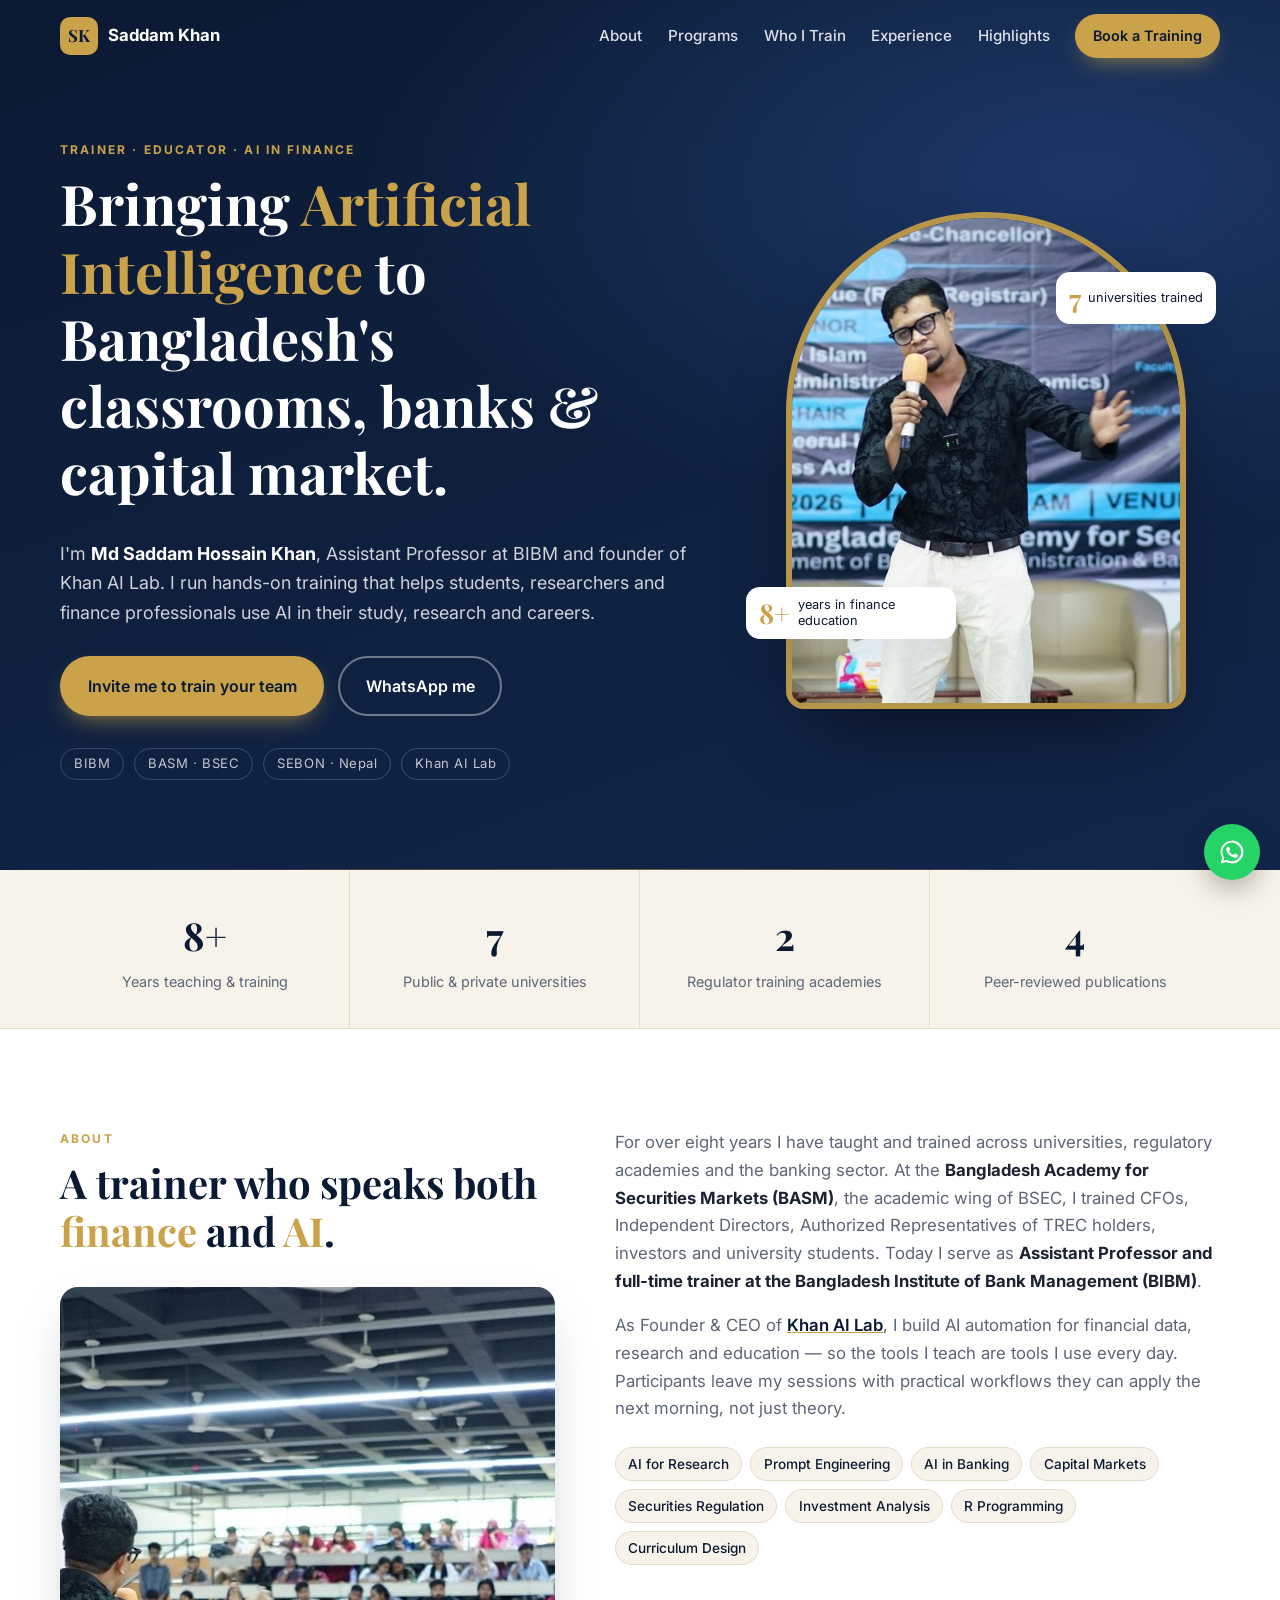
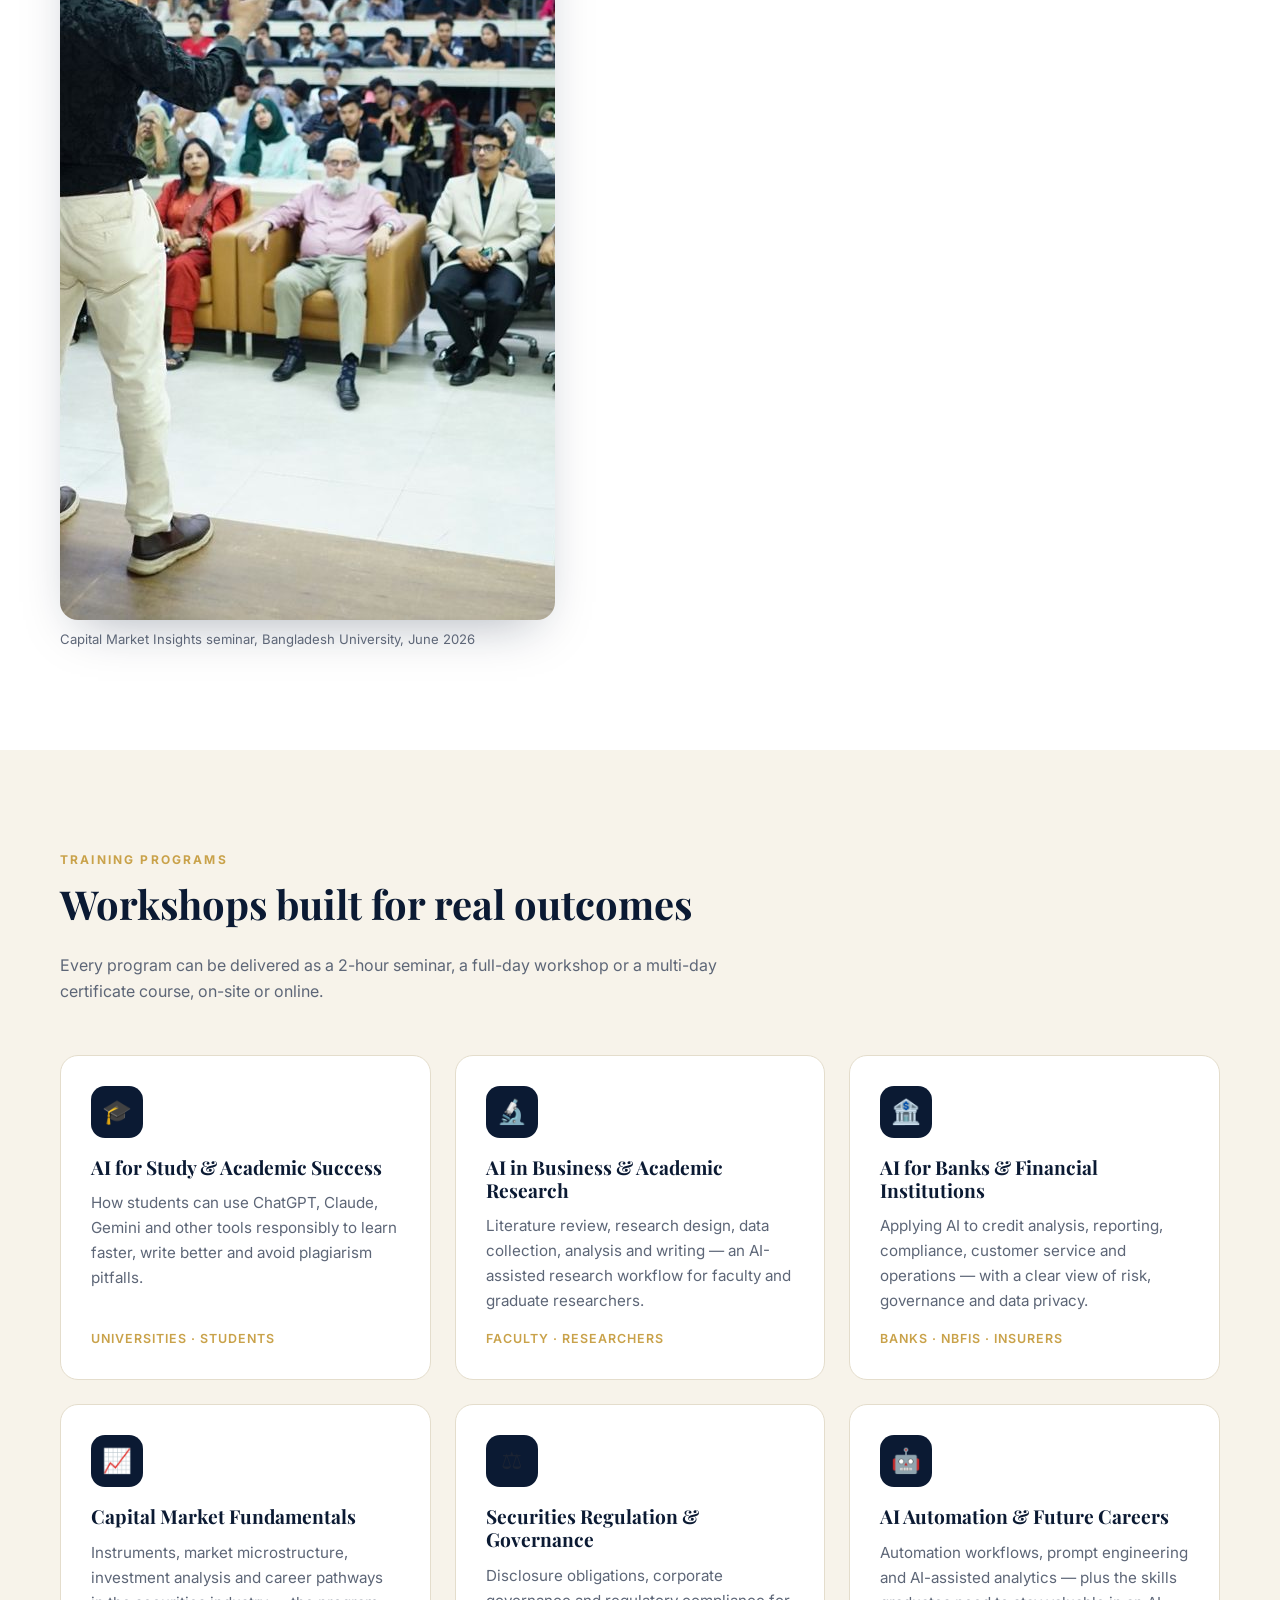
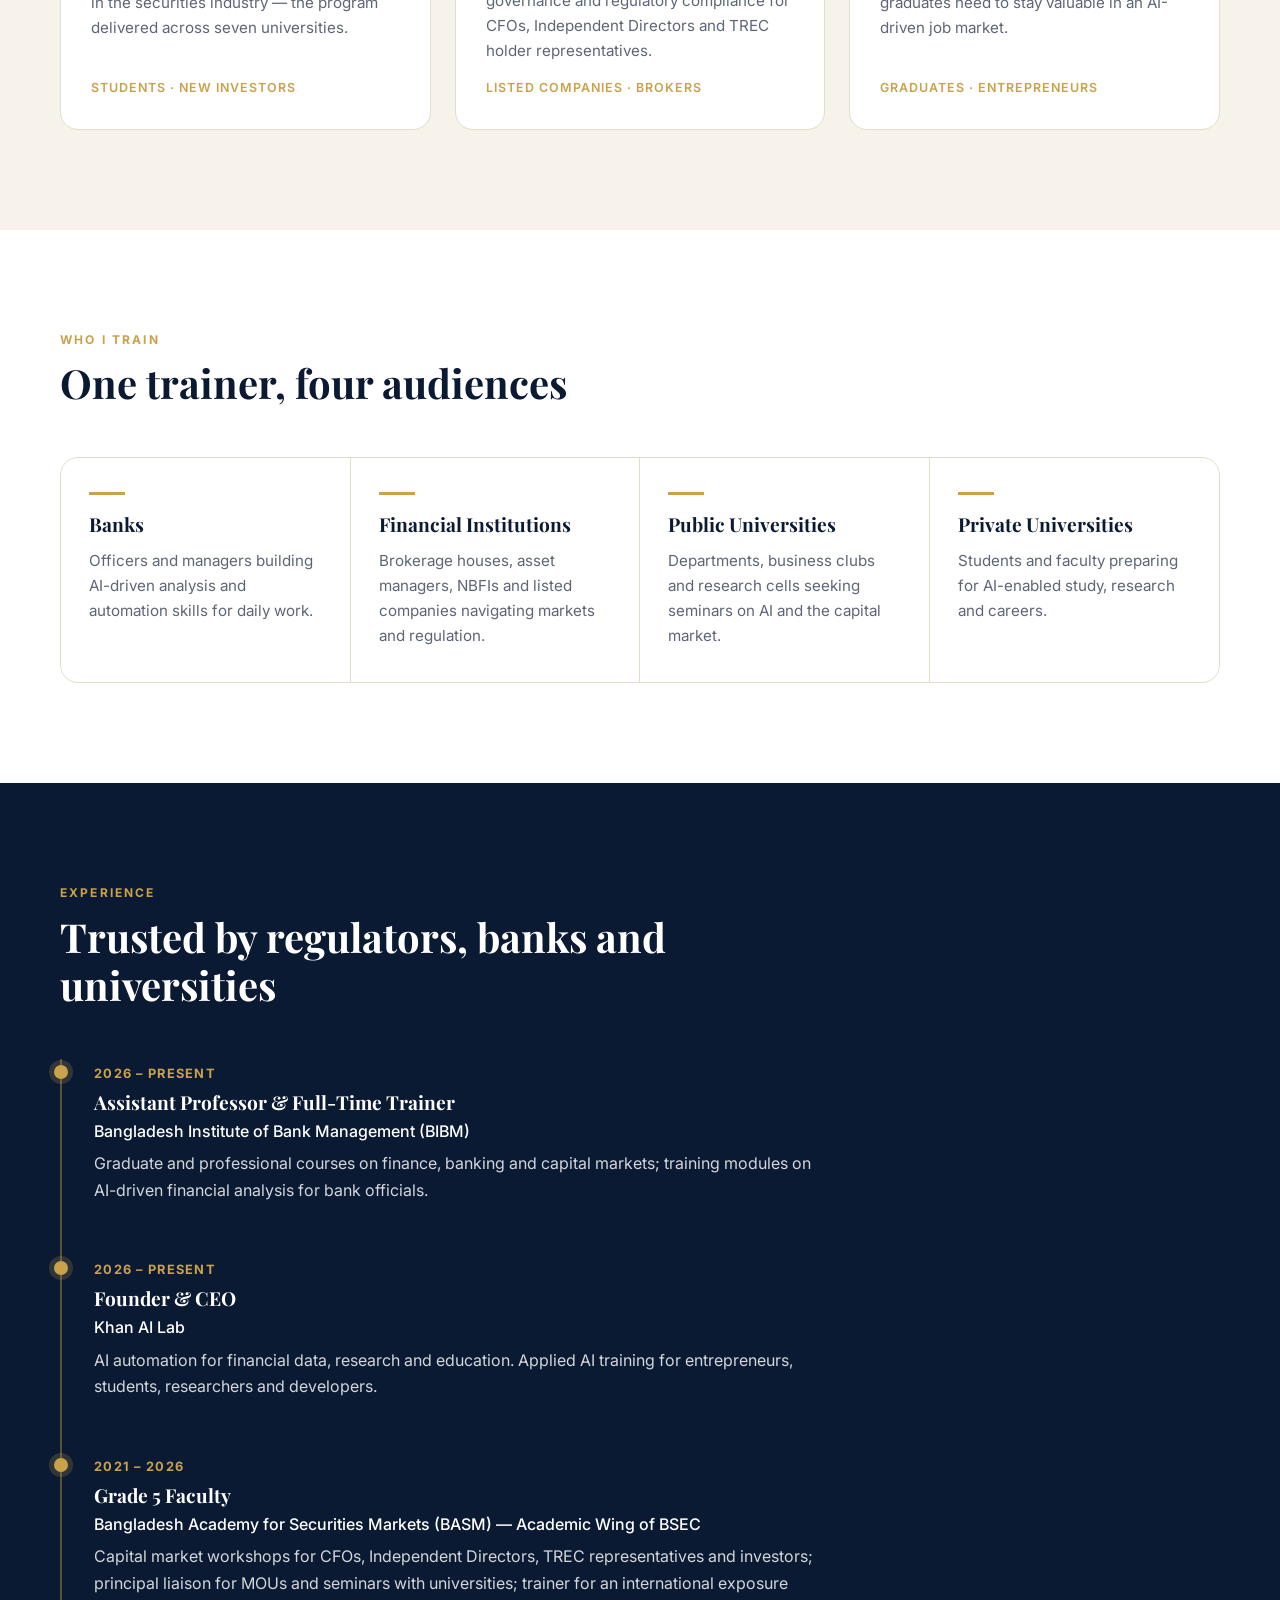
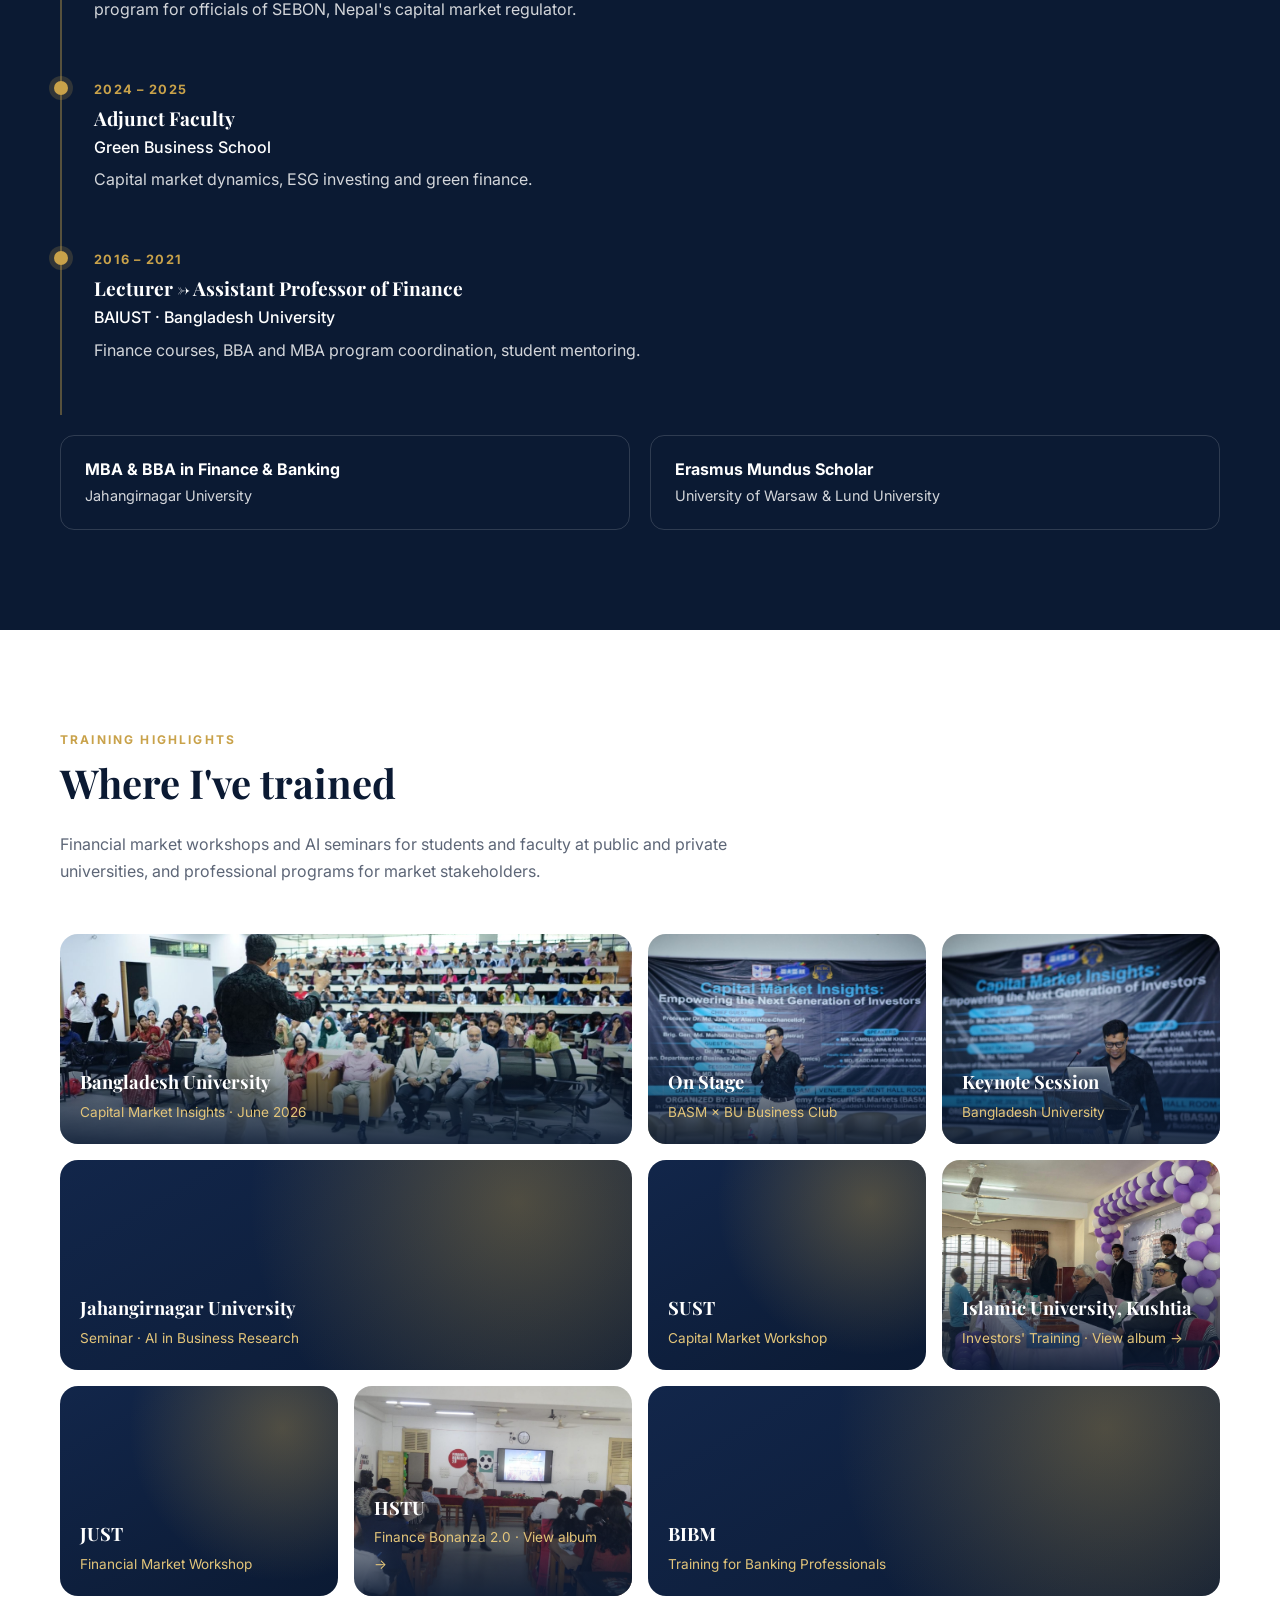
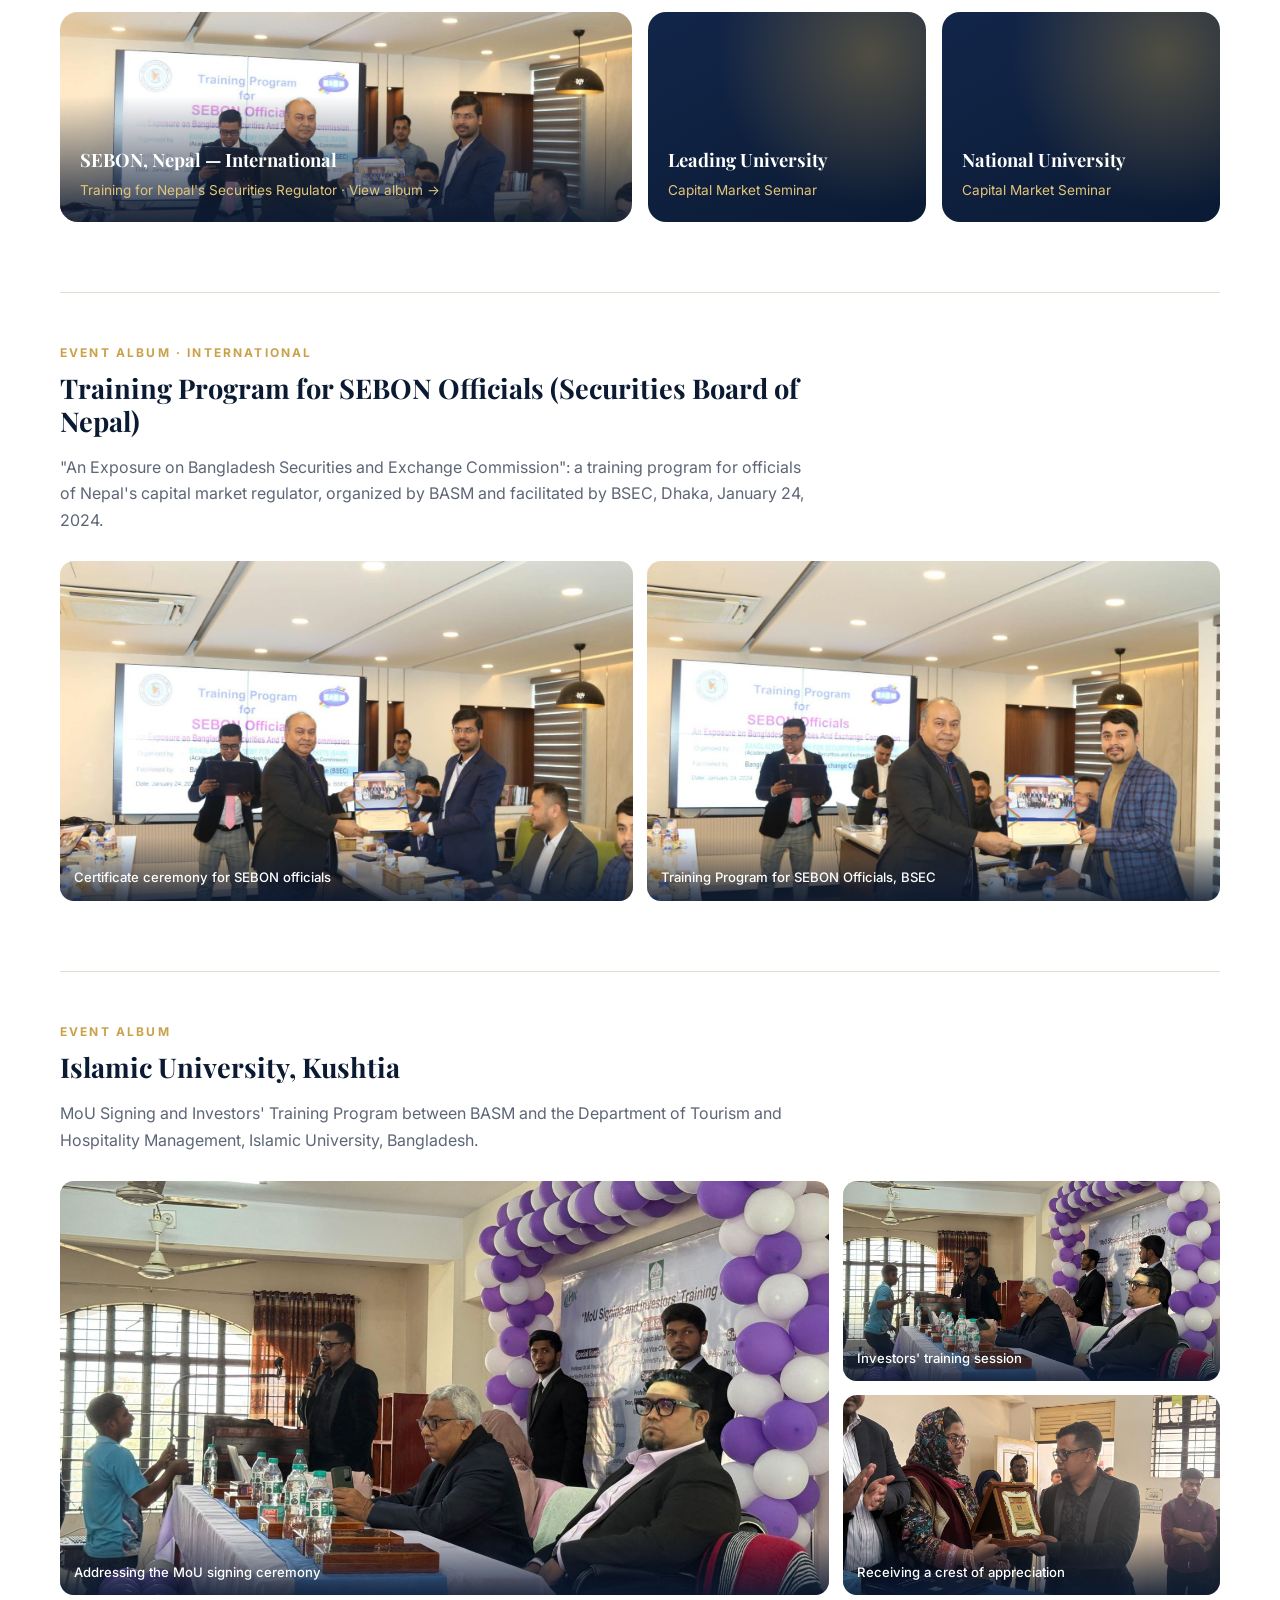
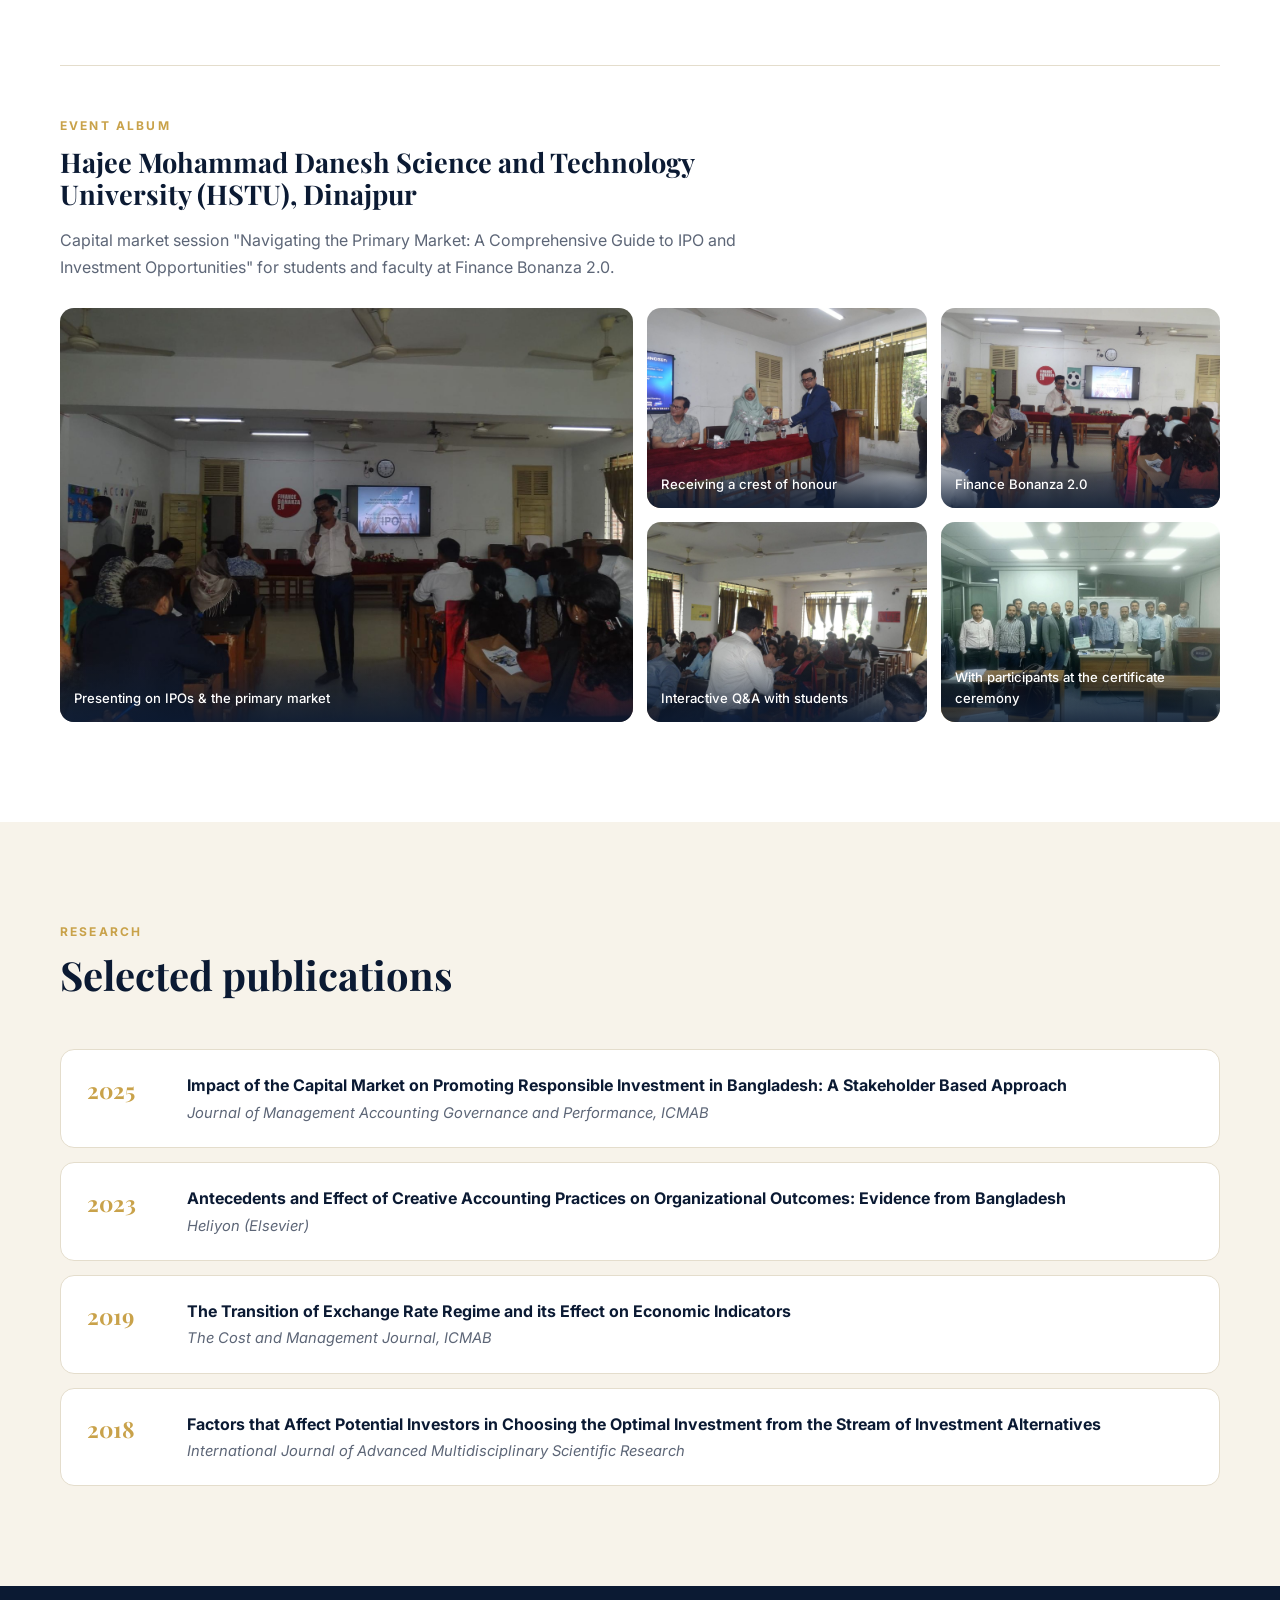
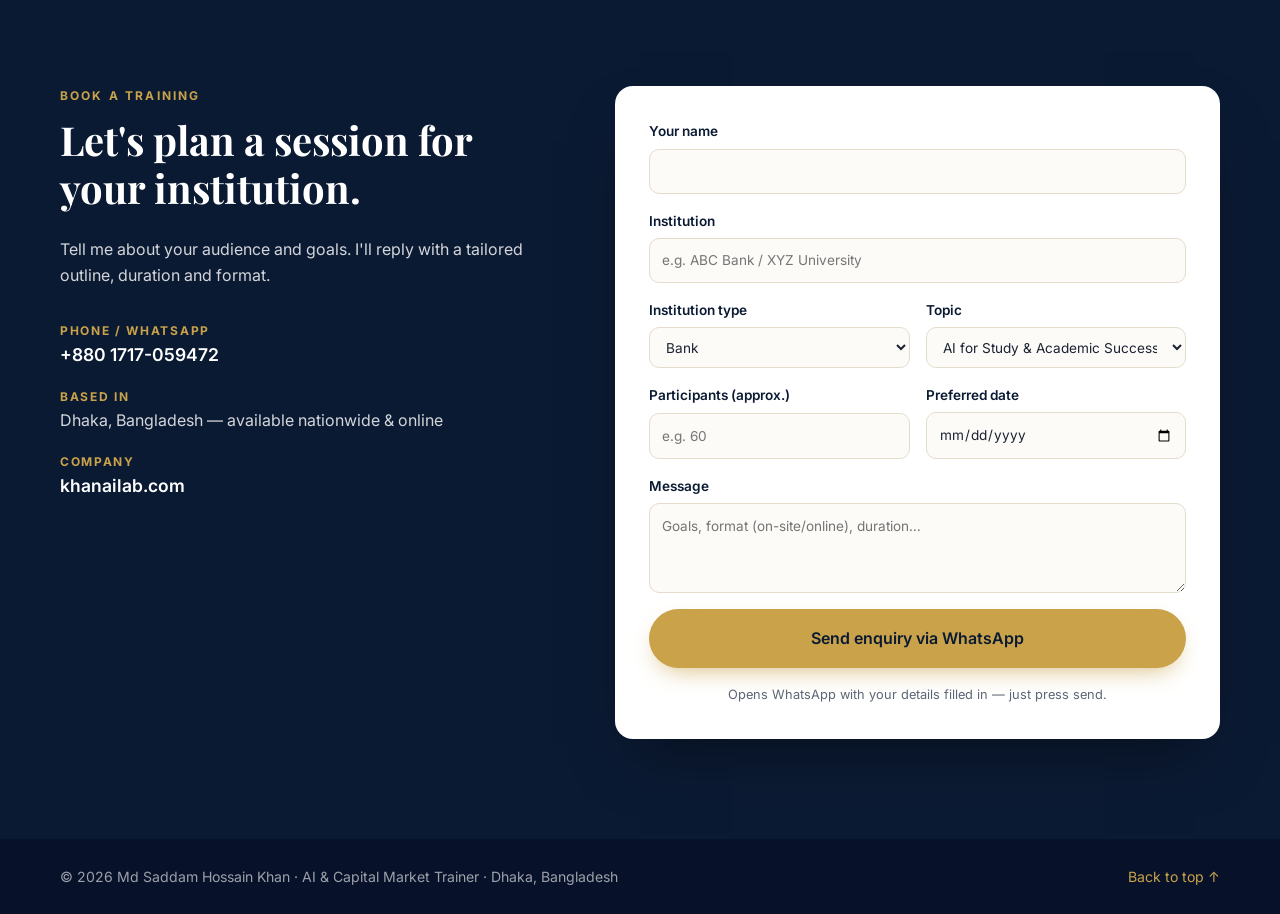
==== commit e5d25882: "Add Islamic University and SEBON (Nepal) event albums Co-Authored-By: Claude Opus 5.5 <noreply@anthr" ====
--- a/index.html
+++ b/index.html
@@ -77,7 +77,7 @@
           <a href="https://wa.me/8801717059472?text=Hello%20Saddam%20sir%2C%20I%27d%20like%20to%20discuss%20a%20training%20program." class="btn btn--ghost" target="_blank" rel="noopener">WhatsApp me</a>
         </div>
         <ul class="hero__trust">
-          <li>BIBM</li><li>BASM · BSEC</li><li>Khan AI Lab</li>
+          <li>BIBM</li><li>BASM · BSEC</li><li>SEBON · Nepal</li><li>Khan AI Lab</li>
         </ul>
       </div>
       <div class="hero__photo reveal">
@@ -196,7 +196,7 @@
       <ol class="timeline">
         <li class="reveal"><span class="timeline__date">2026 – Present</span><h3>Assistant Professor &amp; Full-Time Trainer</h3><p class="timeline__org">Bangladesh Institute of Bank Management (BIBM)</p><p>Graduate and professional courses on finance, banking and capital markets; training modules on AI-driven financial analysis for bank officials.</p></li>
         <li class="reveal"><span class="timeline__date">2026 – Present</span><h3>Founder &amp; CEO</h3><p class="timeline__org">Khan AI Lab</p><p>AI automation for financial data, research and education. Applied AI training for entrepreneurs, students, researchers and developers.</p></li>
-        <li class="reveal"><span class="timeline__date">2021 – 2026</span><h3>Grade 5 Faculty</h3><p class="timeline__org">Bangladesh Academy for Securities Markets (BASM) — Academic Wing of BSEC</p><p>Capital market workshops for CFOs, Independent Directors, TREC representatives and investors; principal liaison for MOUs and seminars with universities.</p></li>
+        <li class="reveal"><span class="timeline__date">2021 – 2026</span><h3>Grade 5 Faculty</h3><p class="timeline__org">Bangladesh Academy for Securities Markets (BASM) — Academic Wing of BSEC</p><p>Capital market workshops for CFOs, Independent Directors, TREC representatives and investors; principal liaison for MOUs and seminars with universities; trainer for an international exposure program for officials of SEBON, Nepal's capital market regulator.</p></li>
         <li class="reveal"><span class="timeline__date">2024 – 2025</span><h3>Adjunct Faculty</h3><p class="timeline__org">Green Business School</p><p>Capital market dynamics, ESG investing and green finance.</p></li>
         <li class="reveal"><span class="timeline__date">2016 – 2021</span><h3>Lecturer → Assistant Professor of Finance</h3><p class="timeline__org">BAIUST · Bangladesh University</p><p>Finance courses, BBA and MBA program coordination, student mentoring.</p></li>
       </ol>
@@ -222,12 +222,40 @@
         <figure class="tile" data-img="assets/img/gallery/bu-capital-market-podium.jpg"><figcaption><strong>Keynote Session</strong><span>Bangladesh University</span></figcaption></figure>
         <figure class="tile tile--wide" data-img=""><figcaption><strong>Jahangirnagar University</strong><span>Seminar · AI in Business Research</span></figcaption></figure>
         <figure class="tile" data-img=""><figcaption><strong>SUST</strong><span>Capital Market Workshop</span></figcaption></figure>
-        <figure class="tile" data-img=""><figcaption><strong>Islamic University, Kushtia</strong><span>Financial Market Workshop</span></figcaption></figure>
+        <figure class="tile" data-img="assets/img/gallery/iu-mou-address.jpg"><a class="tile__link" href="#iu" aria-label="View Islamic University photo album"></a><figcaption><strong>Islamic University, Kushtia</strong><span>Investors' Training · View album →</span></figcaption></figure>
         <figure class="tile" data-img=""><figcaption><strong>JUST</strong><span>Financial Market Workshop</span></figcaption></figure>
         <figure class="tile" data-img="assets/img/gallery/hstu-finance-bonanza.jpg"><a class="tile__link" href="#hstu" aria-label="View HSTU photo album"></a><figcaption><strong>HSTU</strong><span>Finance Bonanza 2.0 · View album →</span></figcaption></figure>
         <figure class="tile tile--wide" data-img=""><figcaption><strong>BIBM</strong><span>Training for Banking Professionals</span></figcaption></figure>
-        <figure class="tile tile--wide" data-img=""><figcaption><strong>Leading University</strong><span>Capital Market Seminar</span></figcaption></figure>
-        <figure class="tile tile--wide" data-img=""><figcaption><strong>National University</strong><span>Capital Market Seminar</span></figcaption></figure>
+        <figure class="tile tile--wide" data-img="assets/img/gallery/sebon-certificate-1.jpg"><a class="tile__link" href="#sebon" aria-label="View SEBON photo album"></a><figcaption><strong>SEBON, Nepal — International</strong><span>Training for Nepal's Securities Regulator · View album →</span></figcaption></figure>
+        <figure class="tile" data-img=""><figcaption><strong>Leading University</strong><span>Capital Market Seminar</span></figcaption></figure>
+        <figure class="tile" data-img=""><figcaption><strong>National University</strong><span>Capital Market Seminar</span></figcaption></figure>
+      </div>
+
+      <!-- Event album: SEBON -->
+      <div class="album" id="sebon">
+        <div class="album__head reveal">
+          <p class="eyebrow">Event Album · International</p>
+          <h3>Training Program for SEBON Officials (Securities Board of Nepal)</h3>
+          <p>"An Exposure on Bangladesh Securities and Exchange Commission": a training program for officials of Nepal's capital market regulator, organized by BASM and facilitated by BSEC, Dhaka, January 24, 2024.</p>
+        </div>
+        <div class="album__grid album__grid--2">
+          <figure class="album__item"><img src="assets/img/gallery/sebon-certificate-1.jpg" alt="Certificate ceremony for SEBON officials at BSEC, with Md Saddam Hossain Khan conducting" loading="lazy" width="1400" height="933"><figcaption>Certificate ceremony for SEBON officials</figcaption></figure>
+          <figure class="album__item"><img src="assets/img/gallery/sebon-certificate-2.jpg" alt="SEBON official receiving a training certificate at BSEC" loading="lazy" width="1400" height="933"><figcaption>Training Program for SEBON Officials, BSEC</figcaption></figure>
+        </div>
+      </div>
+
+      <!-- Event album: Islamic University -->
+      <div class="album" id="iu">
+        <div class="album__head reveal">
+          <p class="eyebrow">Event Album</p>
+          <h3>Islamic University, Kushtia</h3>
+          <p>MoU Signing and Investors' Training Program between BASM and the Department of Tourism and Hospitality Management, Islamic University, Bangladesh.</p>
+        </div>
+        <div class="album__grid album__grid--3">
+          <figure class="album__item album__item--lead"><img src="assets/img/gallery/iu-mou-address.jpg" alt="Md Saddam Hossain Khan addressing the MoU signing ceremony at Islamic University, Kushtia" loading="lazy" width="1400" height="1050"><figcaption>Addressing the MoU signing ceremony</figcaption></figure>
+          <figure class="album__item"><img src="assets/img/gallery/iu-investor-training.jpg" alt="Investors' training session at Islamic University, Kushtia" loading="lazy" width="1400" height="1050"><figcaption>Investors' training session</figcaption></figure>
+          <figure class="album__item"><img src="assets/img/gallery/iu-crest.jpg" alt="Md Saddam Hossain Khan receiving a crest of appreciation at Islamic University" loading="lazy" width="1400" height="1050"><figcaption>Receiving a crest of appreciation</figcaption></figure>
+        </div>
       </div>
 
       <!-- Event album: HSTU -->
--- a/assets/css/style.css
+++ b/assets/css/style.css
@@ -227,9 +227,14 @@
 .lightbox__caption { color: var(--white); margin: 0; text-align: center; }
 .lightbox__close { position: absolute; top: 14px; right: 18px; background: none; border: 0; color: var(--white); font-size: 2.4rem; cursor: pointer; line-height: 1; }
 
+.album__grid--3 { grid-template-columns: repeat(3, 1fr); }
+.album__grid--2 { grid-template-columns: repeat(2, 1fr); grid-auto-rows: 340px; }
+
 @media (max-width: 860px) {
-  .album__grid { grid-template-columns: repeat(2, 1fr); grid-auto-rows: 160px; }
+  .album__grid, .album__grid--3 { grid-template-columns: repeat(2, 1fr); grid-auto-rows: 160px; }
+  .album__grid--2 { grid-auto-rows: 220px; }
 }
 @media (max-width: 560px) {
   .album__grid { grid-auto-rows: 130px; gap: 10px; }
-}
+  .album__grid--2 { grid-template-columns: 1fr; grid-auto-rows: 220px; }
+}
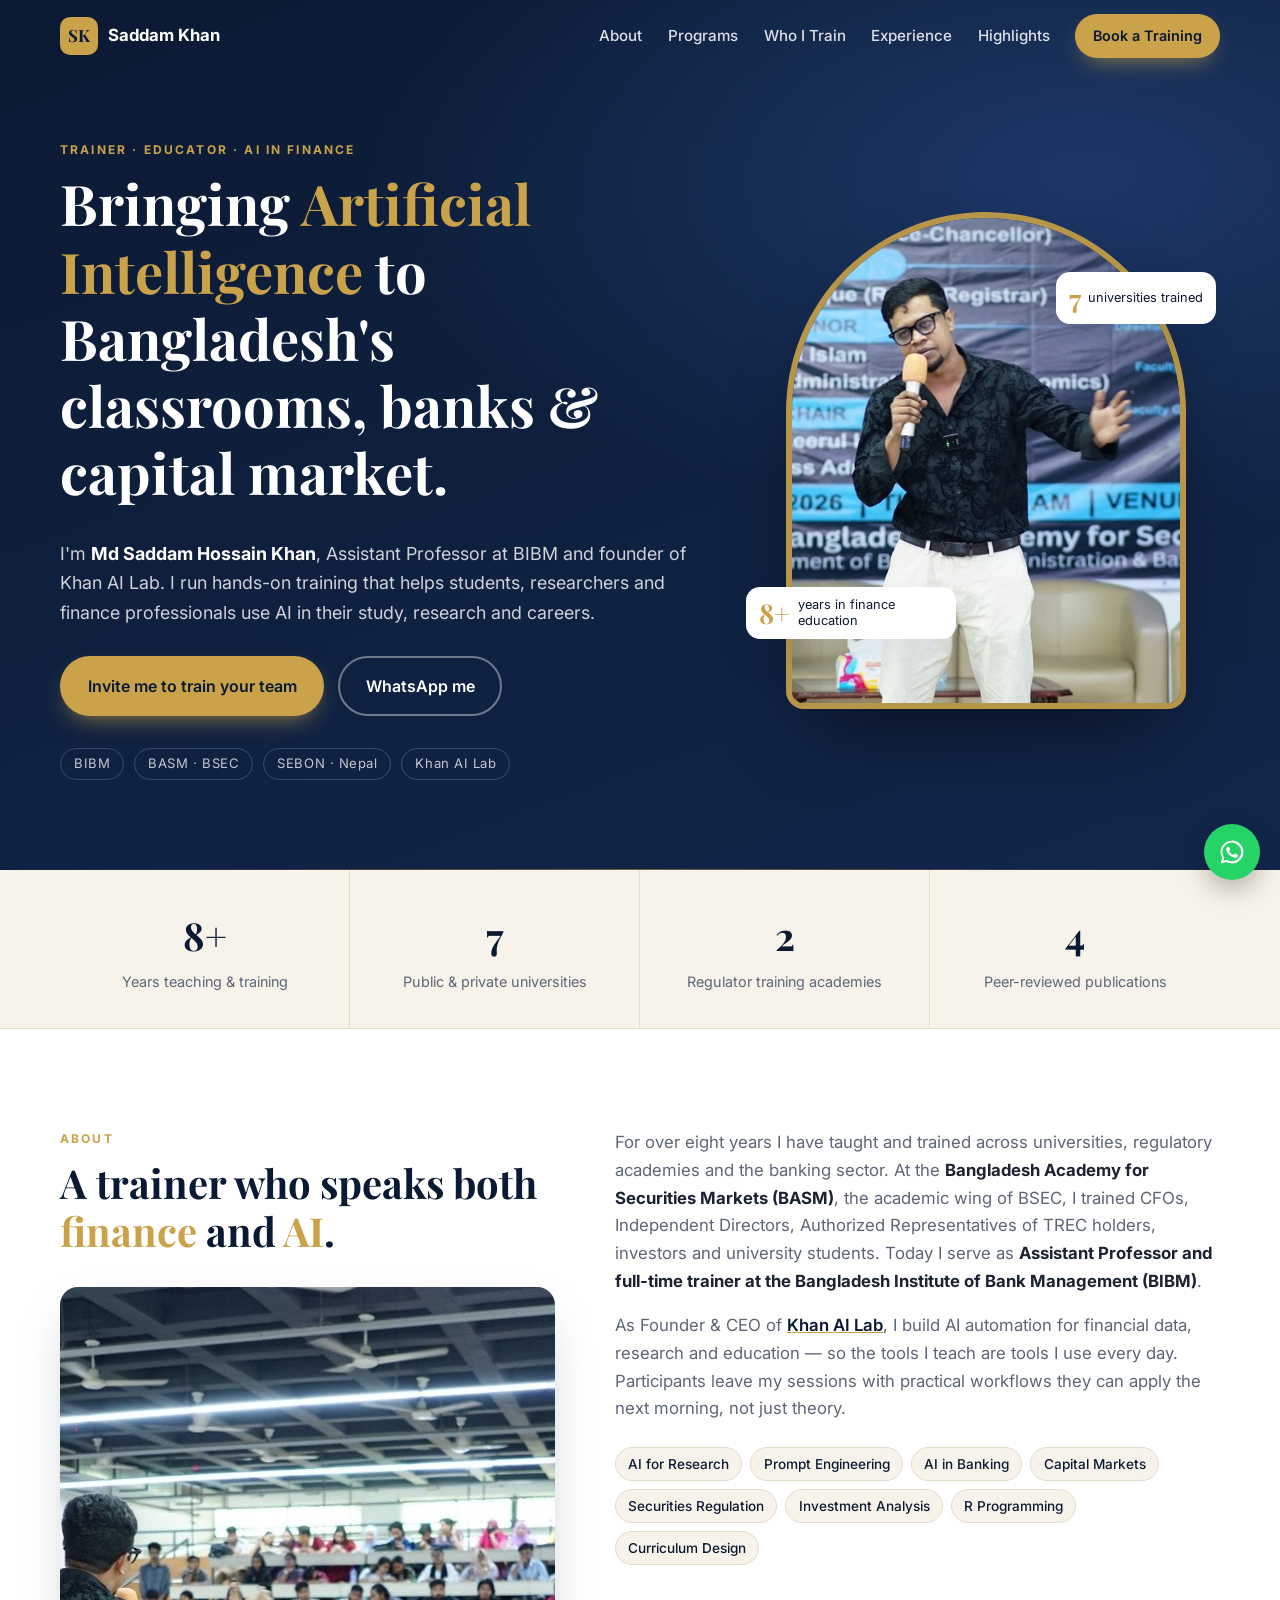
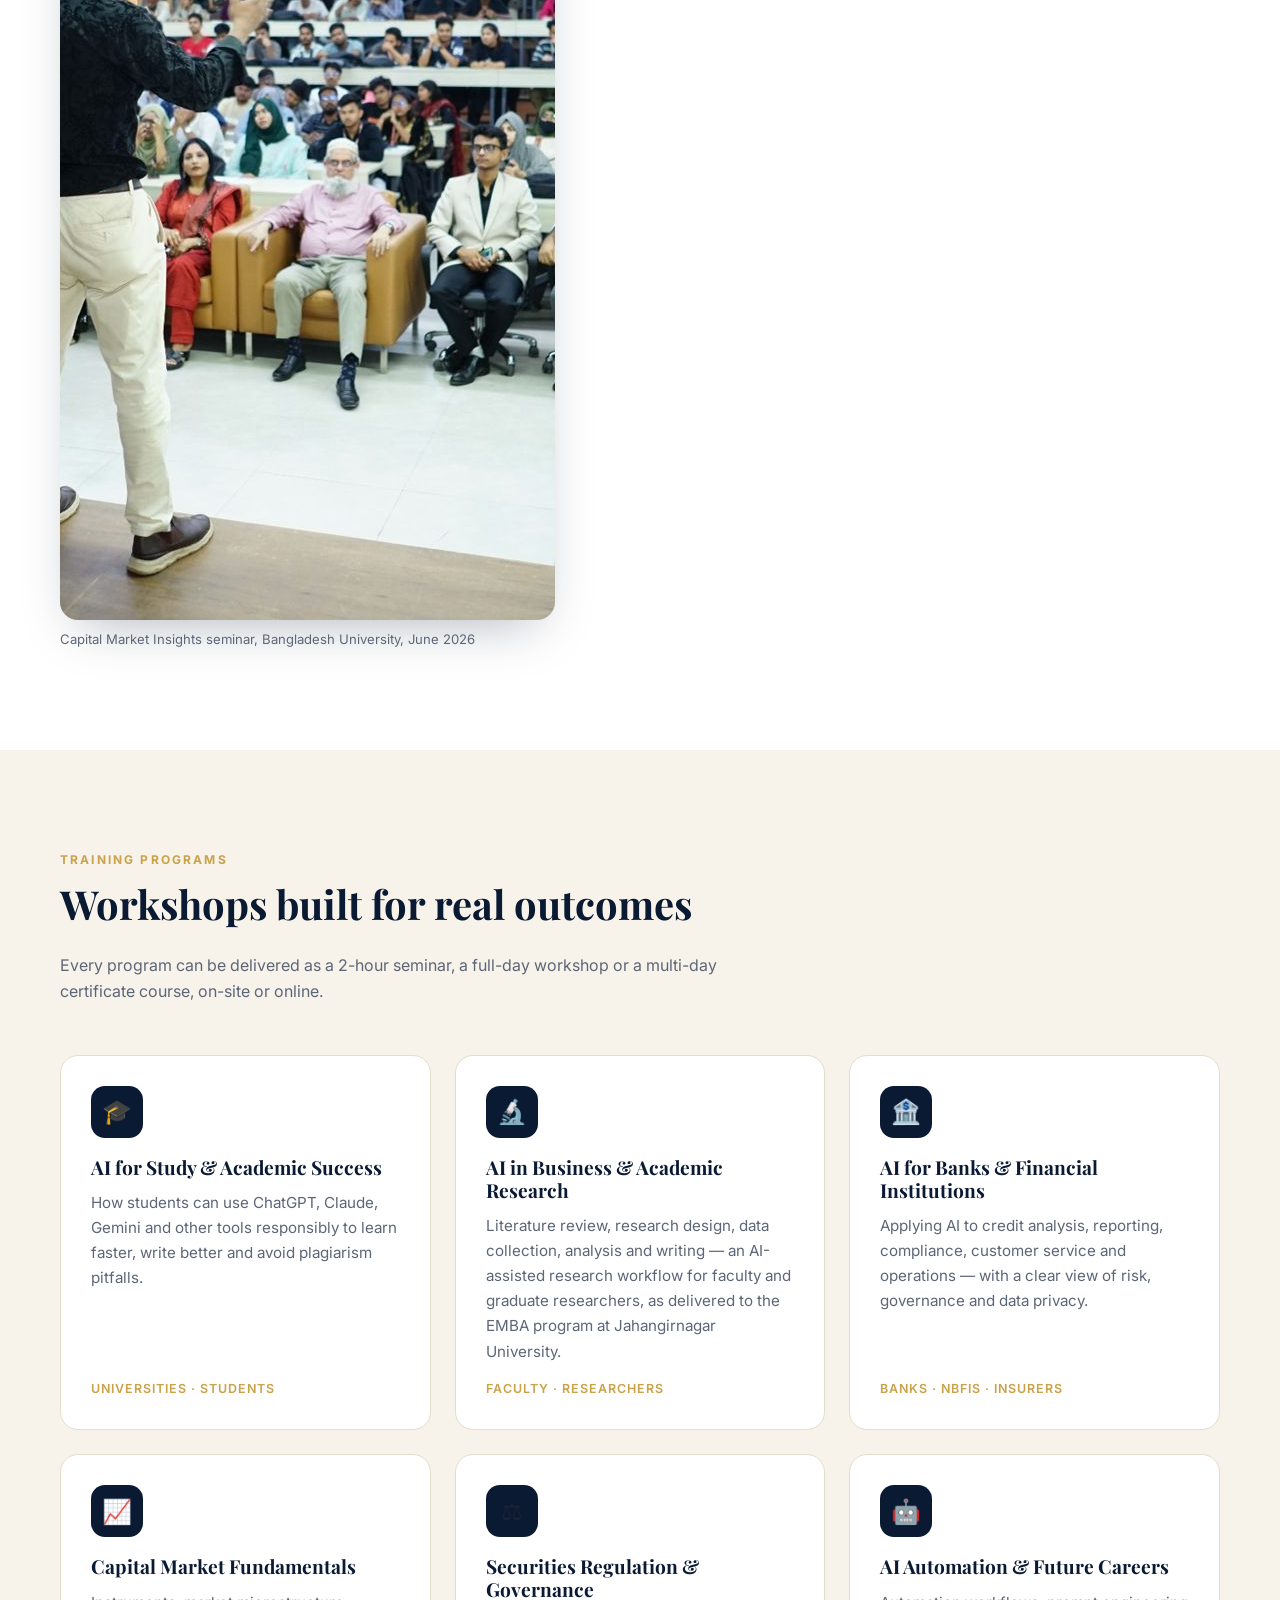
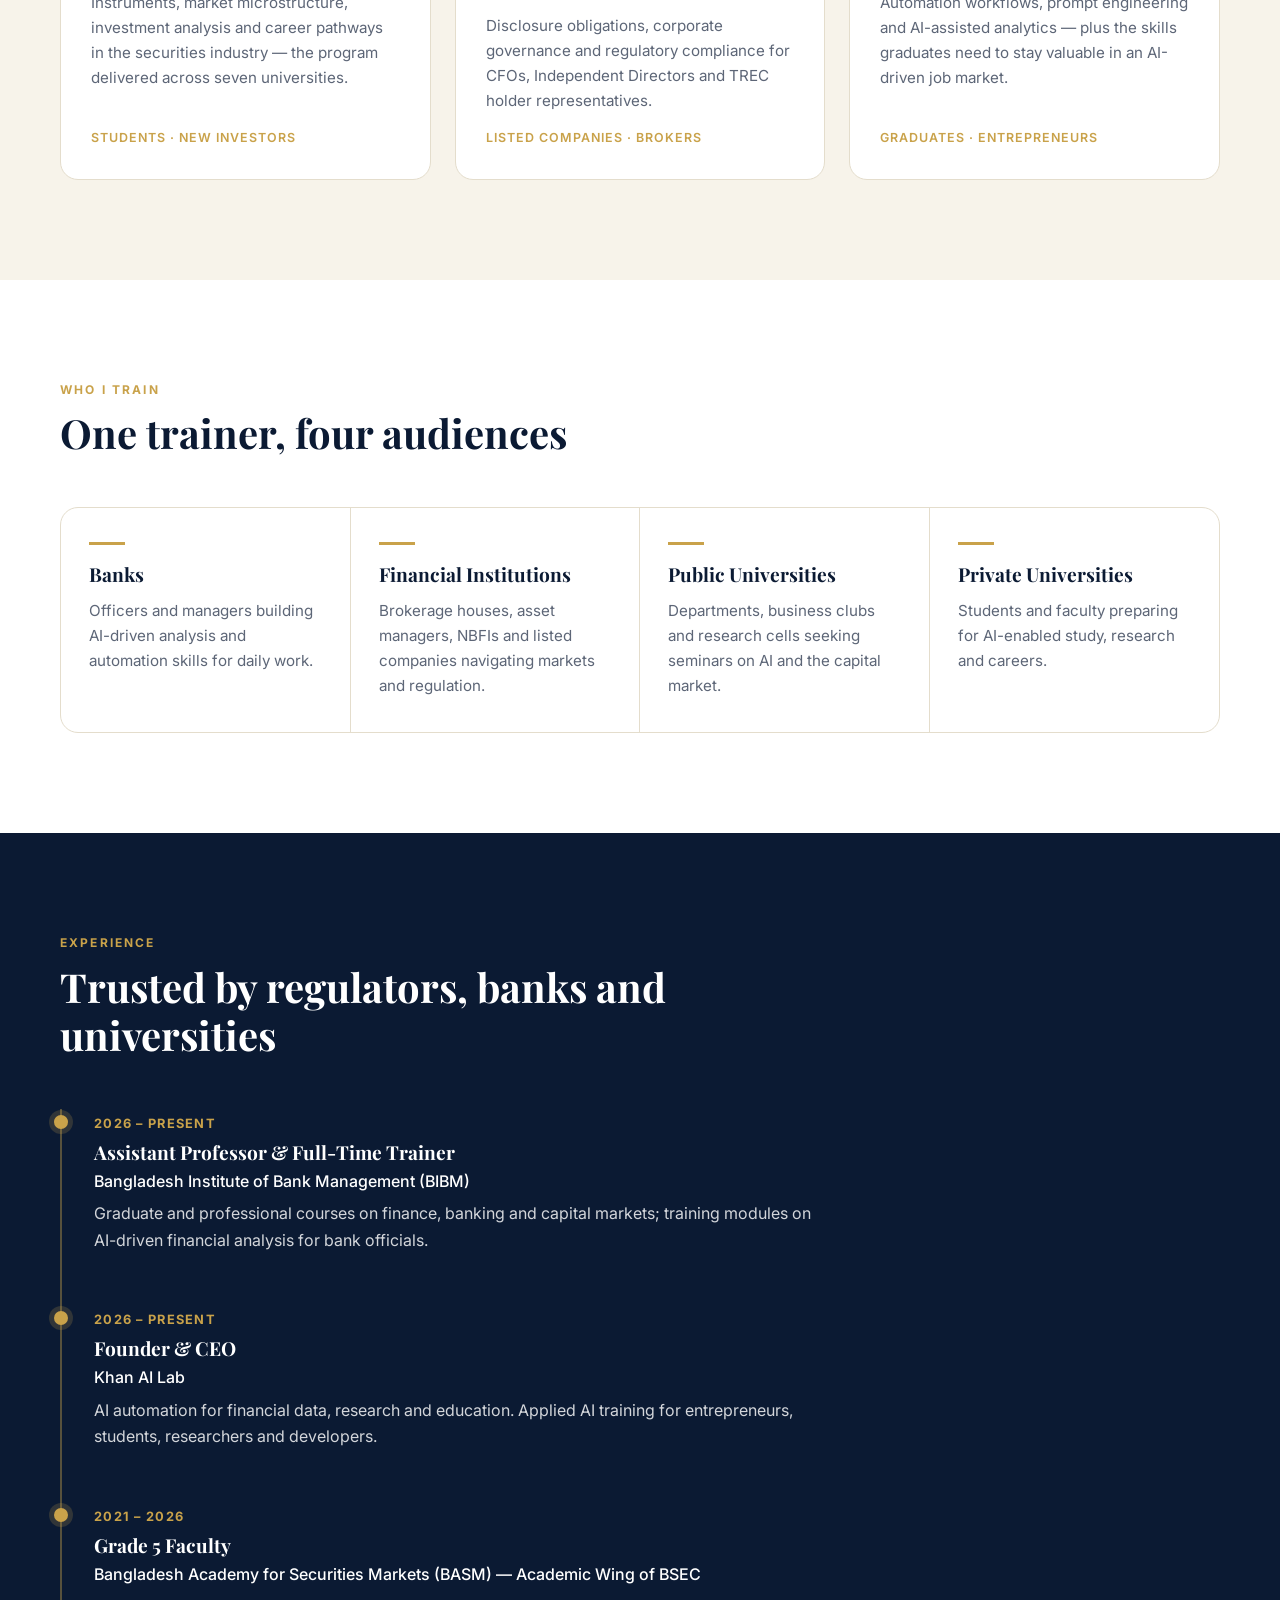
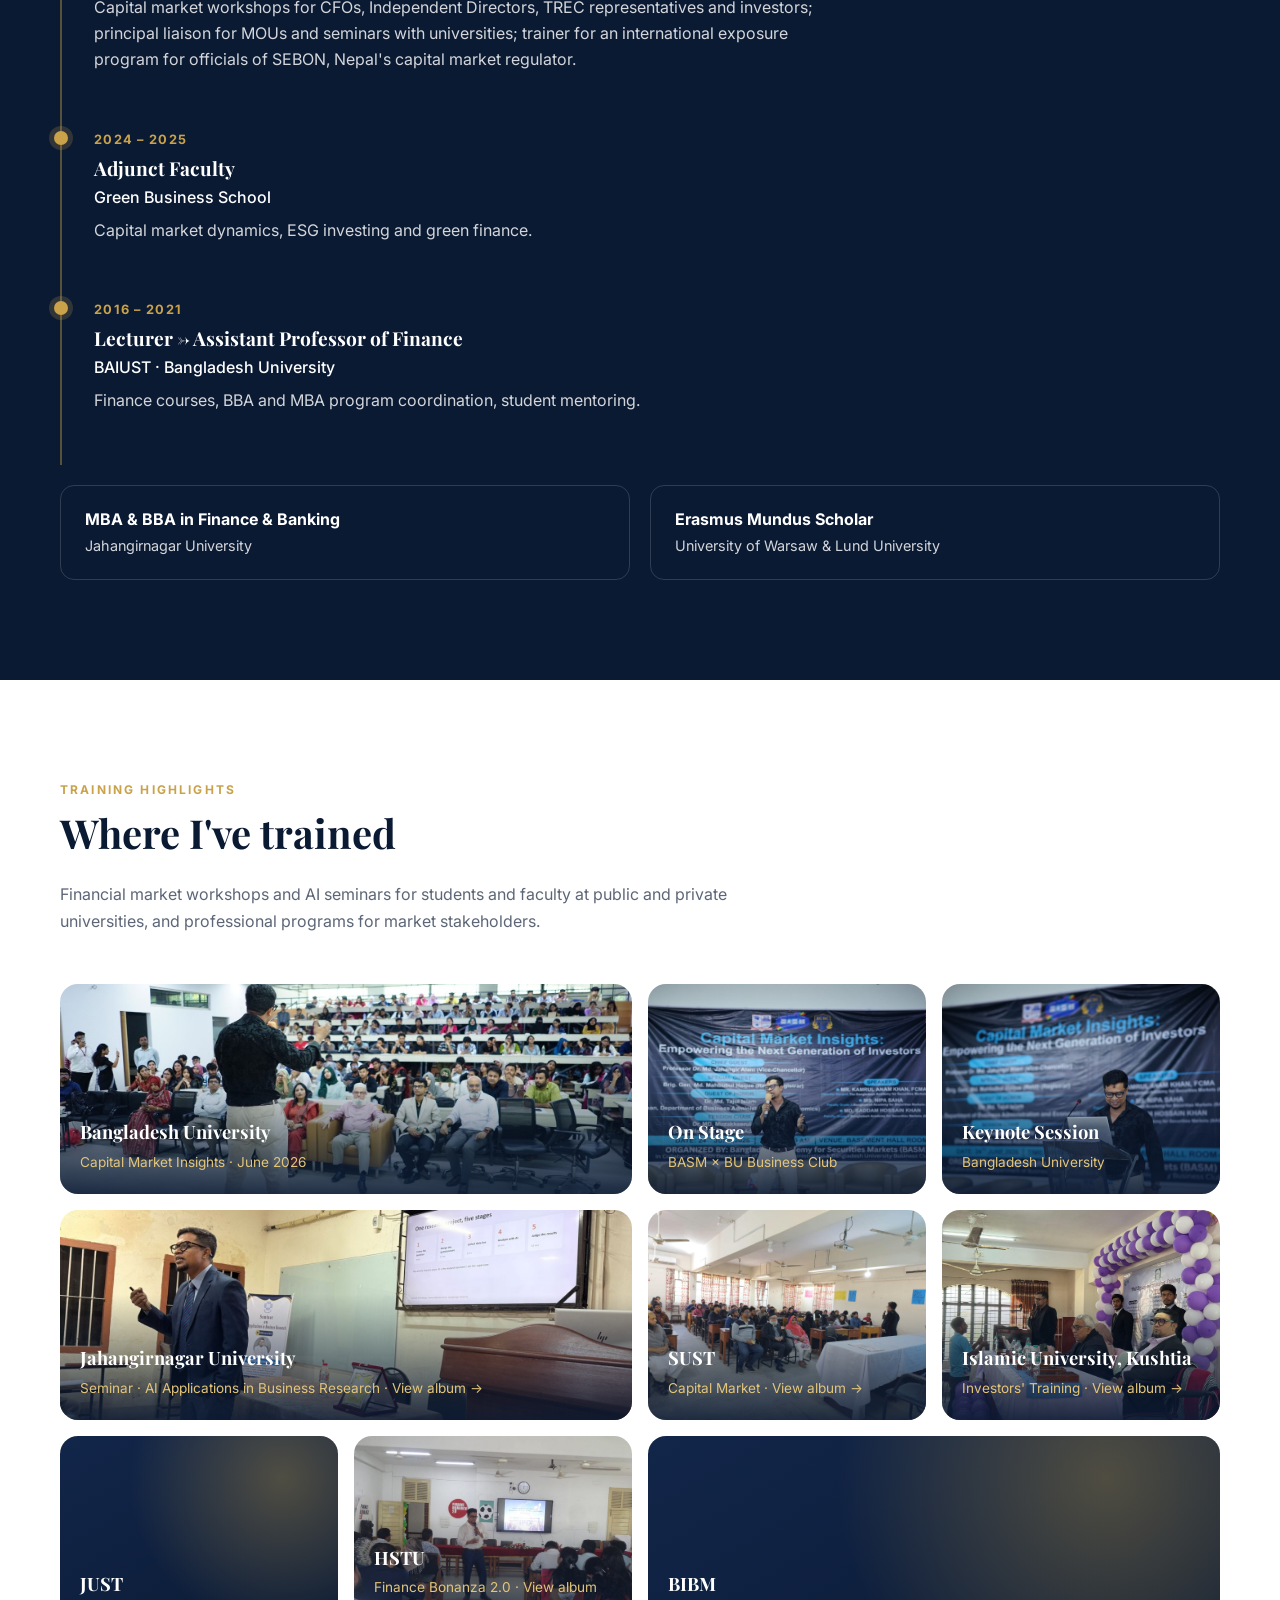
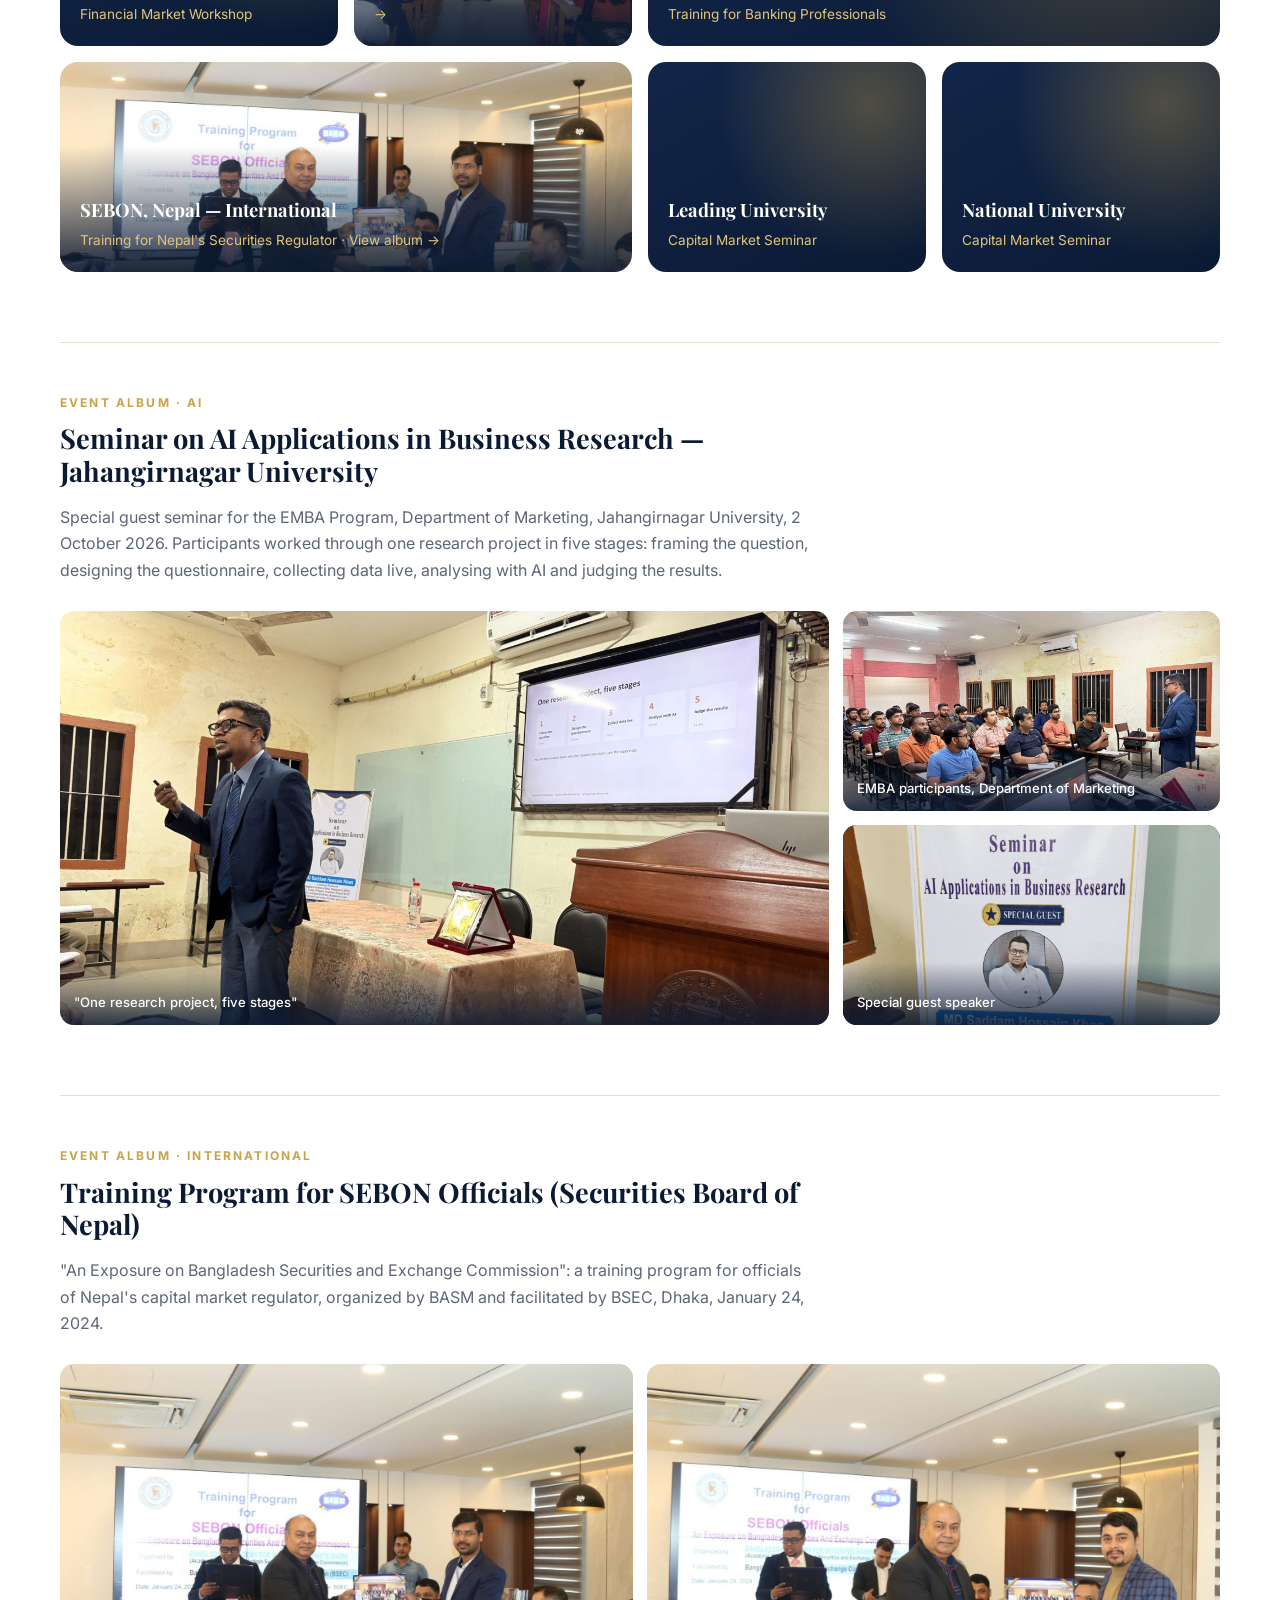
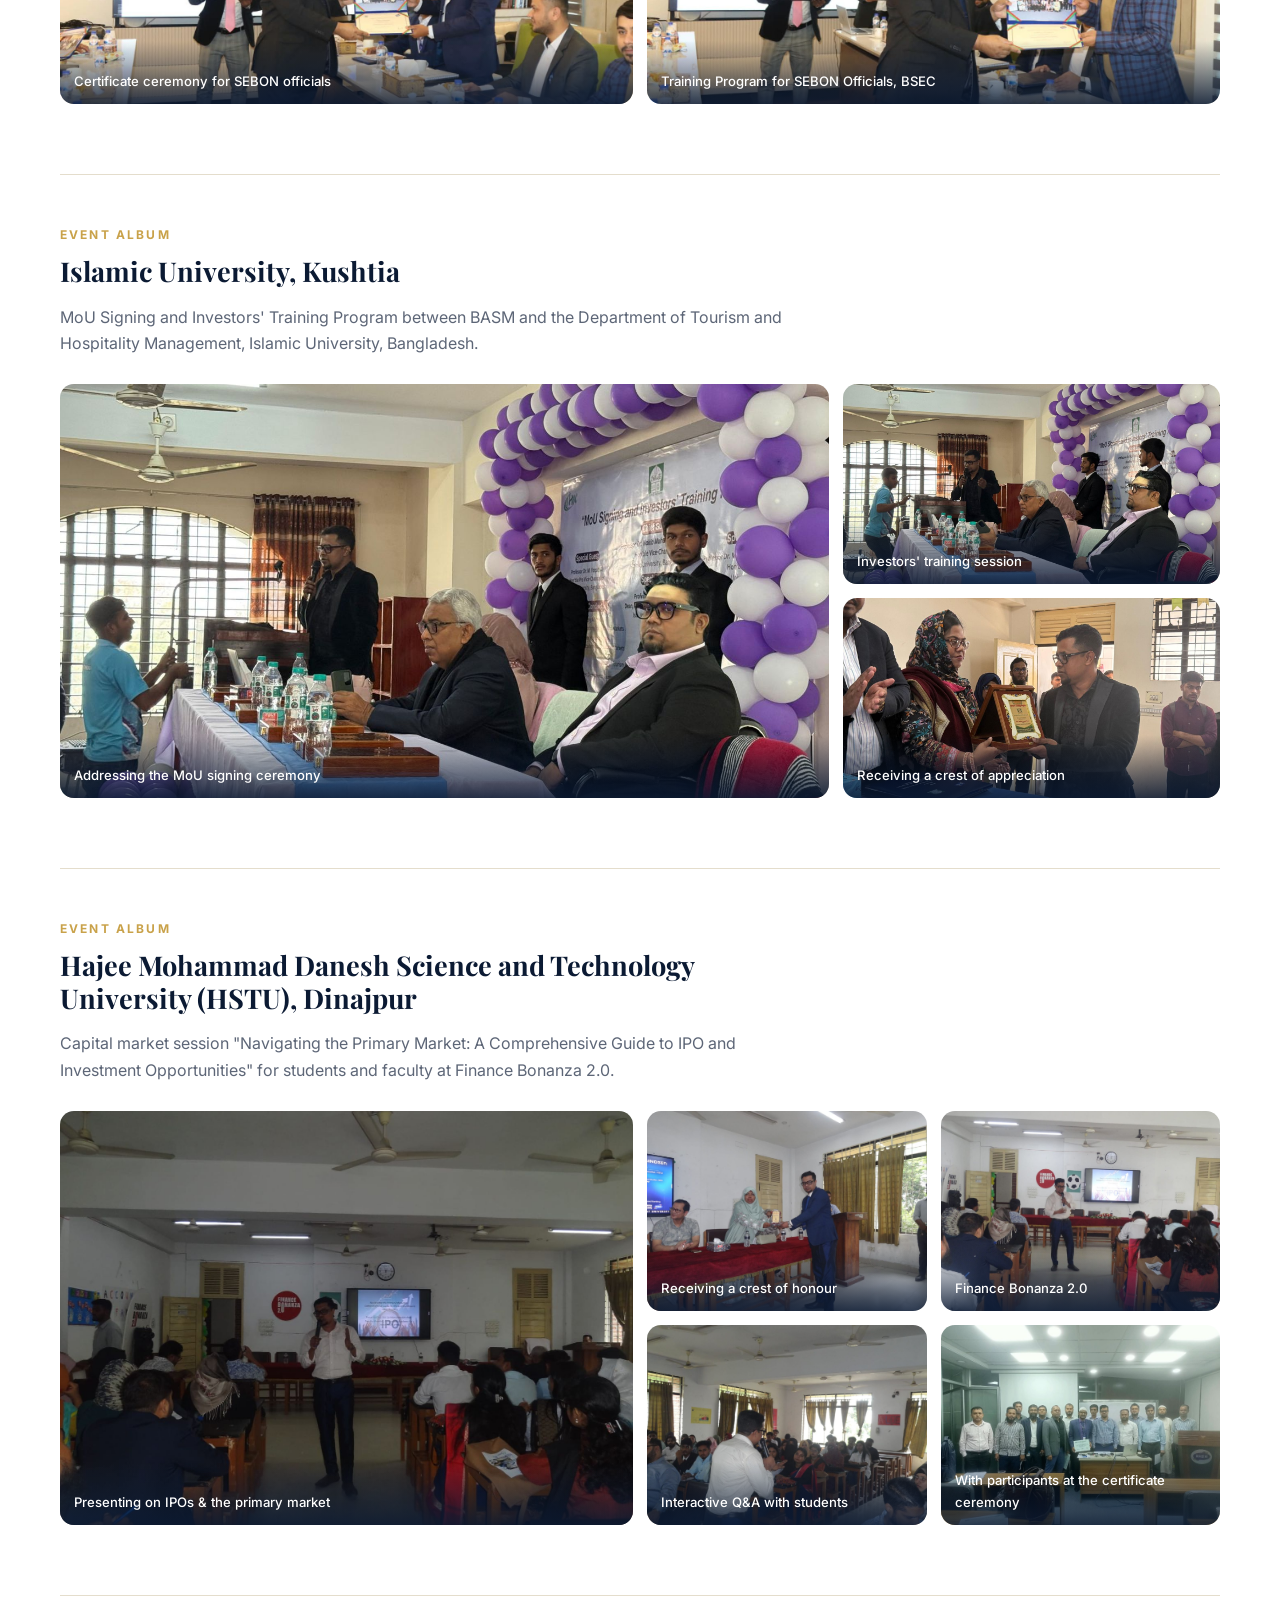
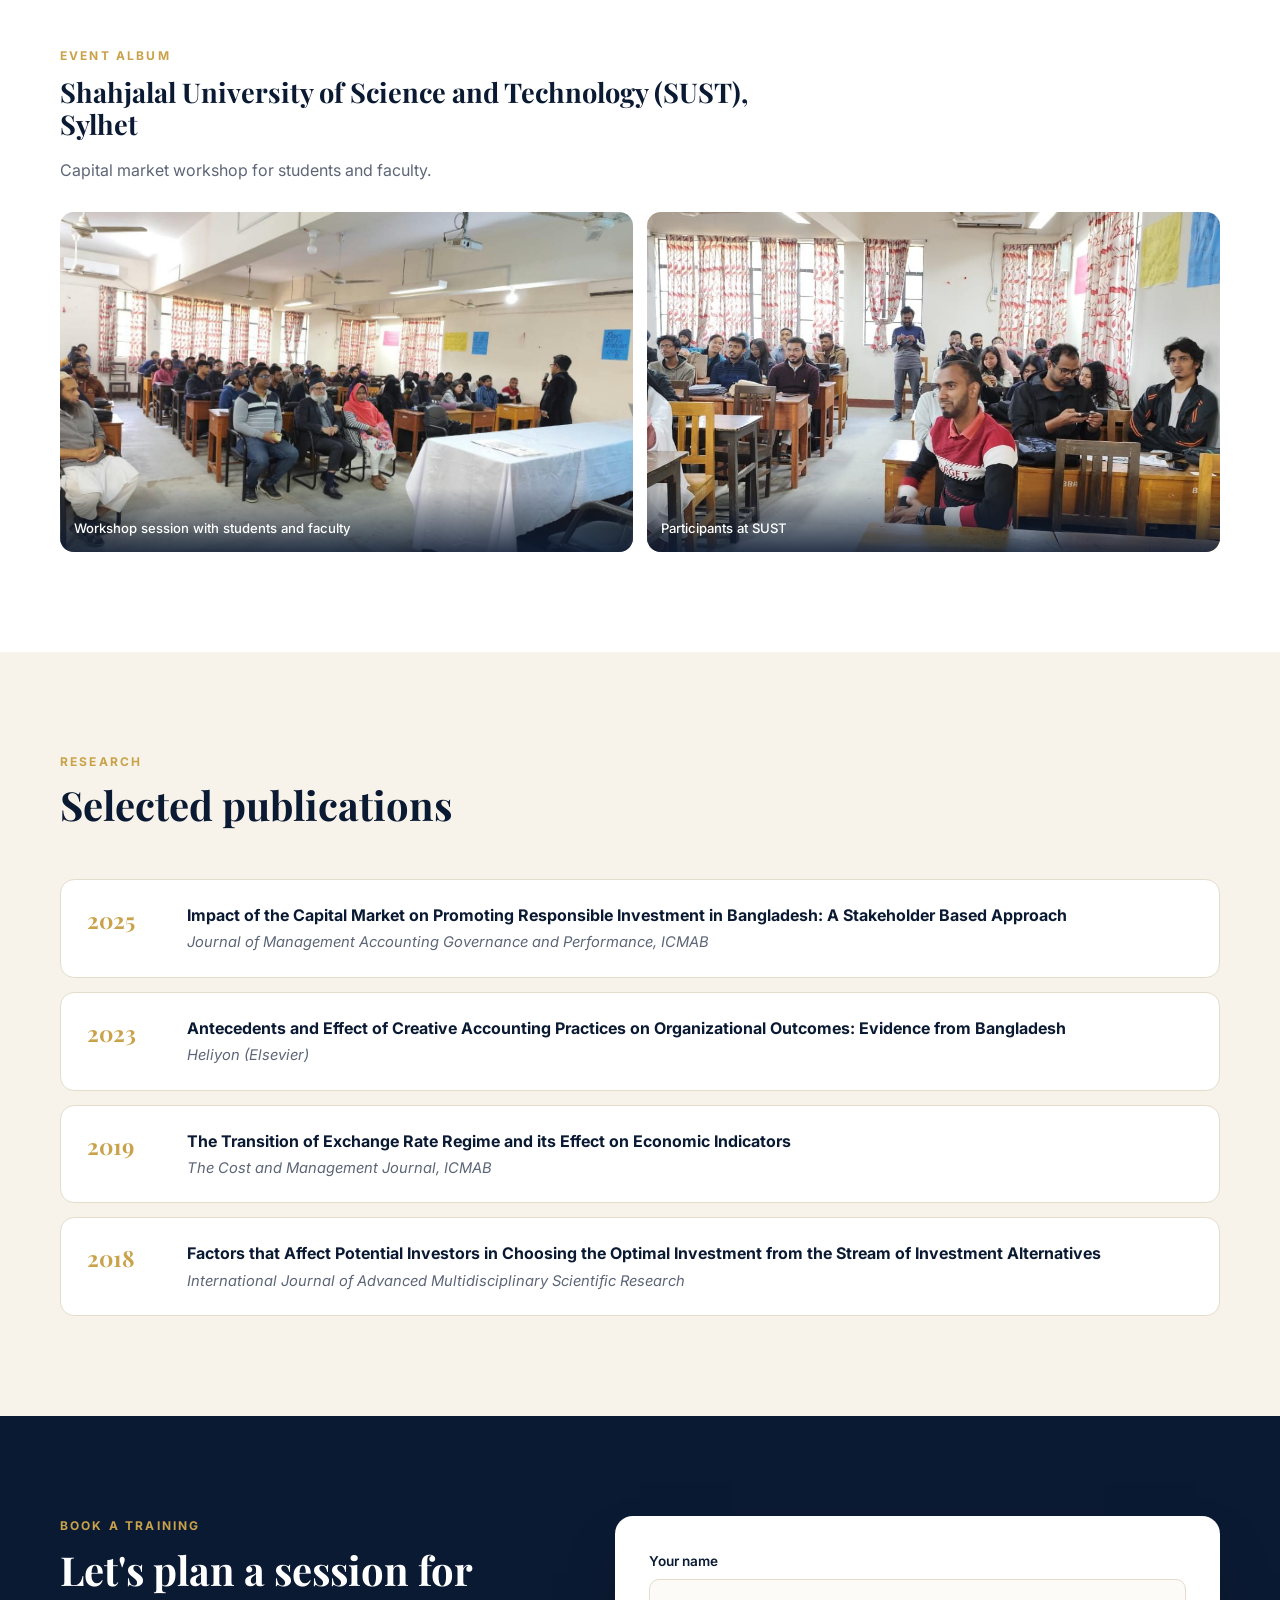
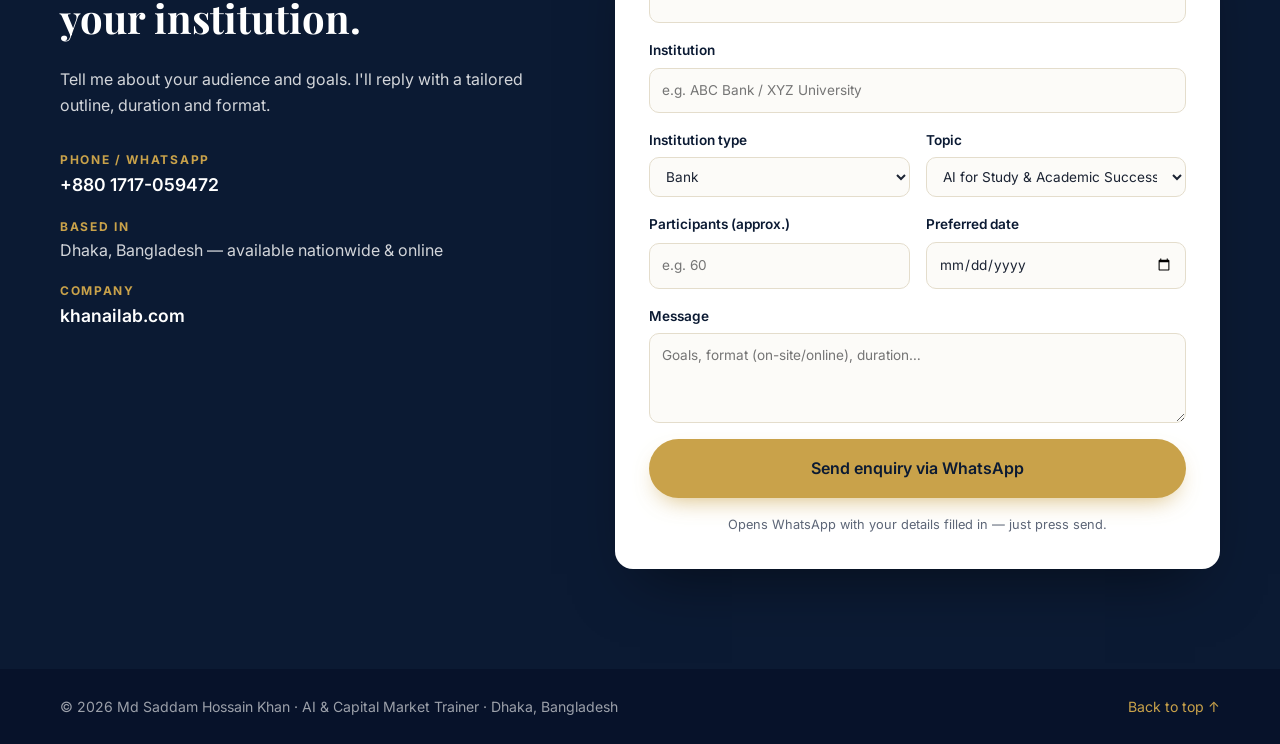
==== commit 9241ecba: "Add Jahangirnagar University AI seminar and SUST event albums Co-Authored-By: Claude Opus 5.5 <norep" ====
--- a/index.html
+++ b/index.html
@@ -139,7 +139,7 @@
         <article class="card reveal">
           <div class="card__icon">🔬</div>
           <h3>AI in Business &amp; Academic Research</h3>
-          <p>Literature review, research design, data collection, analysis and writing — an AI-assisted research workflow for faculty and graduate researchers.</p>
+          <p>Literature review, research design, data collection, analysis and writing — an AI-assisted research workflow for faculty and graduate researchers, as delivered to the EMBA program at Jahangirnagar University.</p>
           <span class="card__tag">Faculty · Researchers</span>
         </article>
         <article class="card reveal">
@@ -220,8 +220,8 @@
         <figure class="tile tile--wide" data-img="assets/img/gallery/bu-capital-market-audience.jpg"><figcaption><strong>Bangladesh University</strong><span>Capital Market Insights · June 2026</span></figcaption></figure>
         <figure class="tile" data-img="assets/img/gallery/bu-capital-market-speaking.jpg"><figcaption><strong>On Stage</strong><span>BASM × BU Business Club</span></figcaption></figure>
         <figure class="tile" data-img="assets/img/gallery/bu-capital-market-podium.jpg"><figcaption><strong>Keynote Session</strong><span>Bangladesh University</span></figcaption></figure>
-        <figure class="tile tile--wide" data-img=""><figcaption><strong>Jahangirnagar University</strong><span>Seminar · AI in Business Research</span></figcaption></figure>
-        <figure class="tile" data-img=""><figcaption><strong>SUST</strong><span>Capital Market Workshop</span></figcaption></figure>
+        <figure class="tile tile--wide" data-img="assets/img/gallery/ju-ai-seminar-presenting.jpg"><a class="tile__link" href="#ju" aria-label="View Jahangirnagar University photo album"></a><figcaption><strong>Jahangirnagar University</strong><span>Seminar · AI Applications in Business Research · View album →</span></figcaption></figure>
+        <figure class="tile" data-img="assets/img/gallery/sust-session.jpg"><a class="tile__link" href="#sust" aria-label="View SUST photo album"></a><figcaption><strong>SUST</strong><span>Capital Market · View album →</span></figcaption></figure>
         <figure class="tile" data-img="assets/img/gallery/iu-mou-address.jpg"><a class="tile__link" href="#iu" aria-label="View Islamic University photo album"></a><figcaption><strong>Islamic University, Kushtia</strong><span>Investors' Training · View album →</span></figcaption></figure>
         <figure class="tile" data-img=""><figcaption><strong>JUST</strong><span>Financial Market Workshop</span></figcaption></figure>
         <figure class="tile" data-img="assets/img/gallery/hstu-finance-bonanza.jpg"><a class="tile__link" href="#hstu" aria-label="View HSTU photo album"></a><figcaption><strong>HSTU</strong><span>Finance Bonanza 2.0 · View album →</span></figcaption></figure>
@@ -231,6 +231,20 @@
         <figure class="tile" data-img=""><figcaption><strong>National University</strong><span>Capital Market Seminar</span></figcaption></figure>
       </div>
 
+      <!-- Event album: Jahangirnagar University -->
+      <div class="album" id="ju">
+        <div class="album__head reveal">
+          <p class="eyebrow">Event Album · AI</p>
+          <h3>Seminar on AI Applications in Business Research — Jahangirnagar University</h3>
+          <p>Special guest seminar for the EMBA Program, Department of Marketing, Jahangirnagar University, 2 October 2026. Participants worked through one research project in five stages: framing the question, designing the questionnaire, collecting data live, analysing with AI and judging the results.</p>
+        </div>
+        <div class="album__grid album__grid--3">
+          <figure class="album__item album__item--lead"><img src="assets/img/gallery/ju-ai-seminar-presenting.jpg" alt="Md Saddam Hossain Khan presenting a five-stage AI research workflow at Jahangirnagar University" loading="lazy" width="1400" height="1050"><figcaption>"One research project, five stages"</figcaption></figure>
+          <figure class="album__item"><img src="assets/img/gallery/ju-ai-seminar-audience.jpg" alt="EMBA participants at the AI in business research seminar, Jahangirnagar University" loading="lazy" width="1400" height="1050"><figcaption>EMBA participants, Department of Marketing</figcaption></figure>
+          <figure class="album__item album__item--top"><img src="assets/img/gallery/ju-ai-seminar-banner.jpg" alt="Seminar banner: AI Applications in Business Research, special guest Md Saddam Hossain Khan" loading="lazy" width="1050" height="1400"><figcaption>Special guest speaker</figcaption></figure>
+        </div>
+      </div>
+
       <!-- Event album: SEBON -->
       <div class="album" id="sebon">
         <div class="album__head reveal">
@@ -271,6 +285,19 @@
           <figure class="album__item"><img src="assets/img/gallery/hstu-finance-bonanza.jpg" alt="Workshop session at Finance Bonanza 2.0, HSTU" loading="lazy" width="1400" height="1051"><figcaption>Finance Bonanza 2.0</figcaption></figure>
           <figure class="album__item"><img src="assets/img/gallery/hstu-qa.jpg" alt="Interactive discussion with students at HSTU" loading="lazy" width="1400" height="1051"><figcaption>Interactive Q&amp;A with students</figcaption></figure>
           <figure class="album__item"><img src="assets/img/gallery/hstu-group.jpg" alt="Group photo with training participants holding certificates" loading="lazy" width="1400" height="1050"><figcaption>With participants at the certificate ceremony</figcaption></figure>
+        </div>
+      </div>
+
+      <!-- Event album: SUST -->
+      <div class="album" id="sust">
+        <div class="album__head reveal">
+          <p class="eyebrow">Event Album</p>
+          <h3>Shahjalal University of Science and Technology (SUST), Sylhet</h3>
+          <p>Capital market workshop for students and faculty.</p>
+        </div>
+        <div class="album__grid album__grid--2">
+          <figure class="album__item"><img src="assets/img/gallery/sust-session.jpg" alt="Md Saddam Hossain Khan conducting a capital market workshop at SUST" loading="lazy" width="1280" height="960"><figcaption>Workshop session with students and faculty</figcaption></figure>
+          <figure class="album__item"><img src="assets/img/gallery/sust-audience.jpg" alt="Students attending the capital market workshop at SUST" loading="lazy" width="960" height="1280"><figcaption>Participants at SUST</figcaption></figure>
         </div>
       </div>
     </div>
--- a/assets/css/style.css
+++ b/assets/css/style.css
@@ -238,3 +238,4 @@
   .album__grid { grid-auto-rows: 130px; gap: 10px; }
   .album__grid--2 { grid-template-columns: 1fr; grid-auto-rows: 220px; }
 }
+.album__item--top img { object-position: center 35%; }
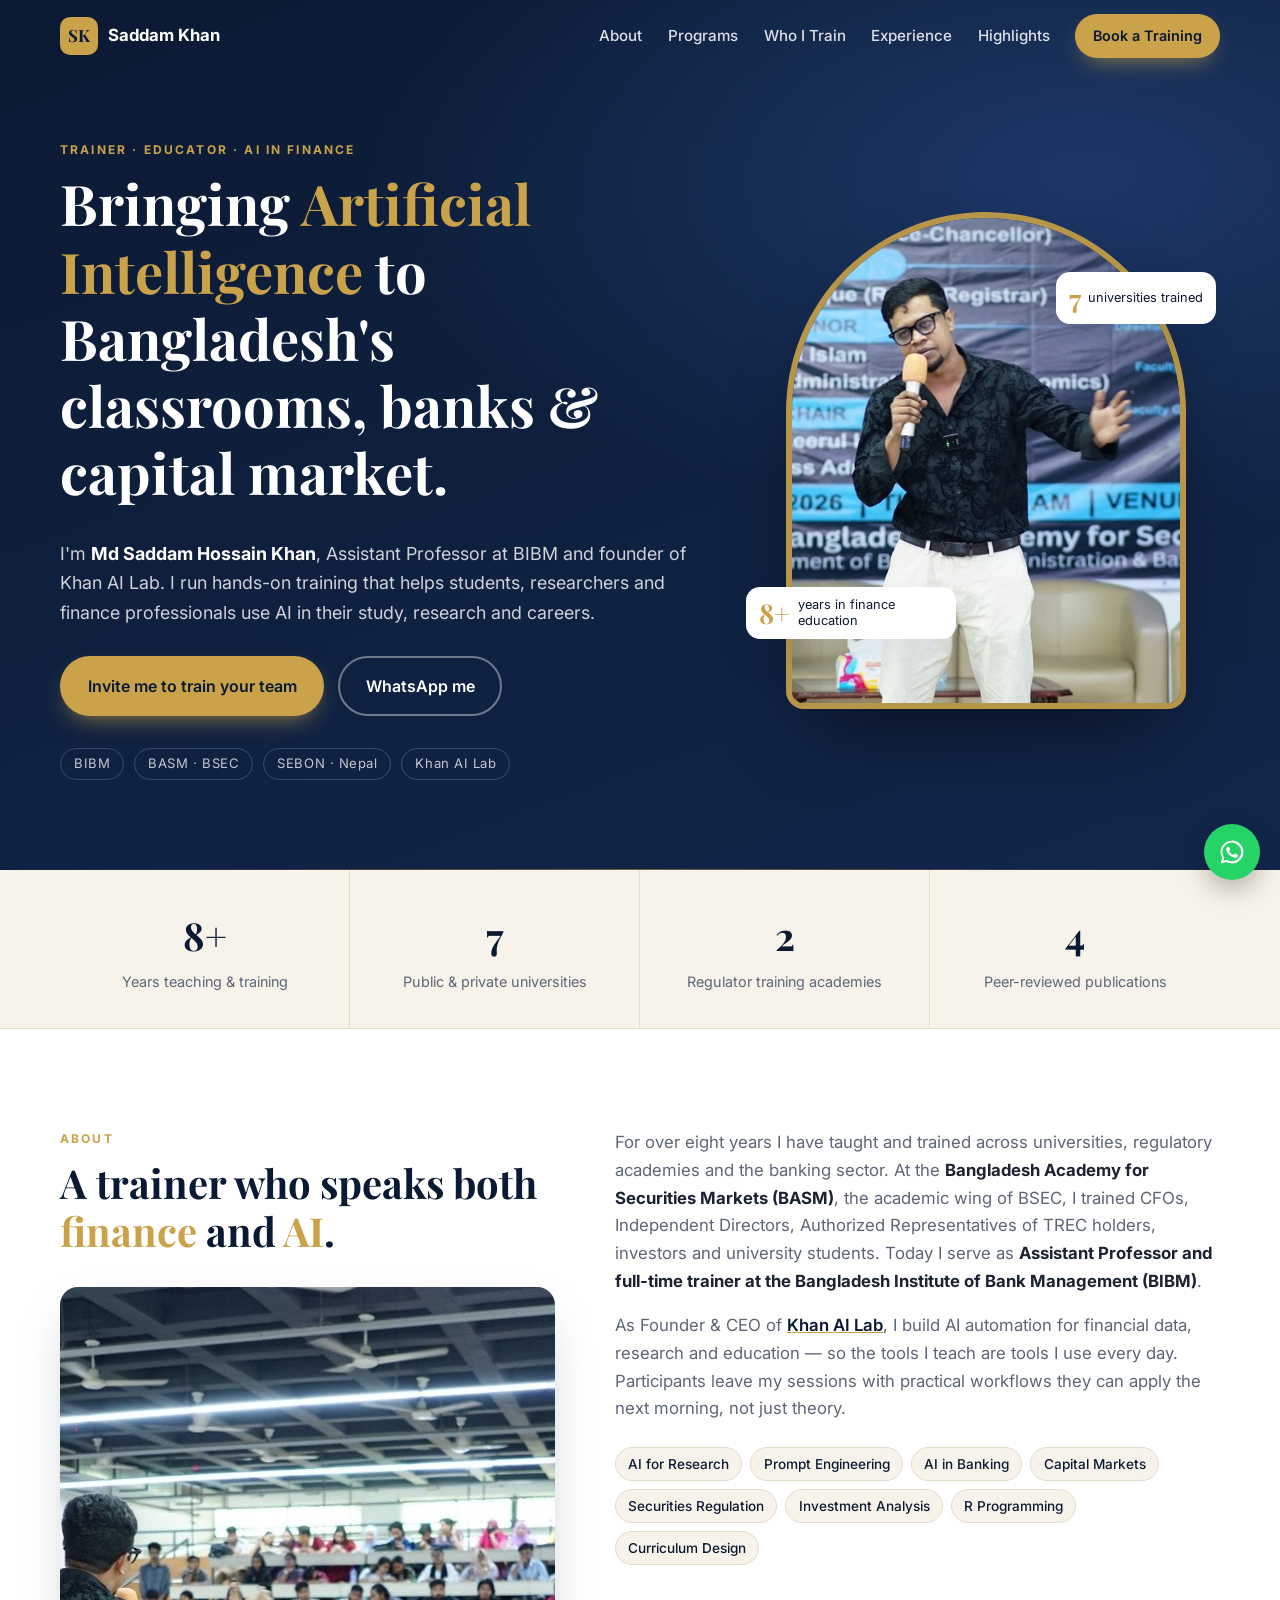
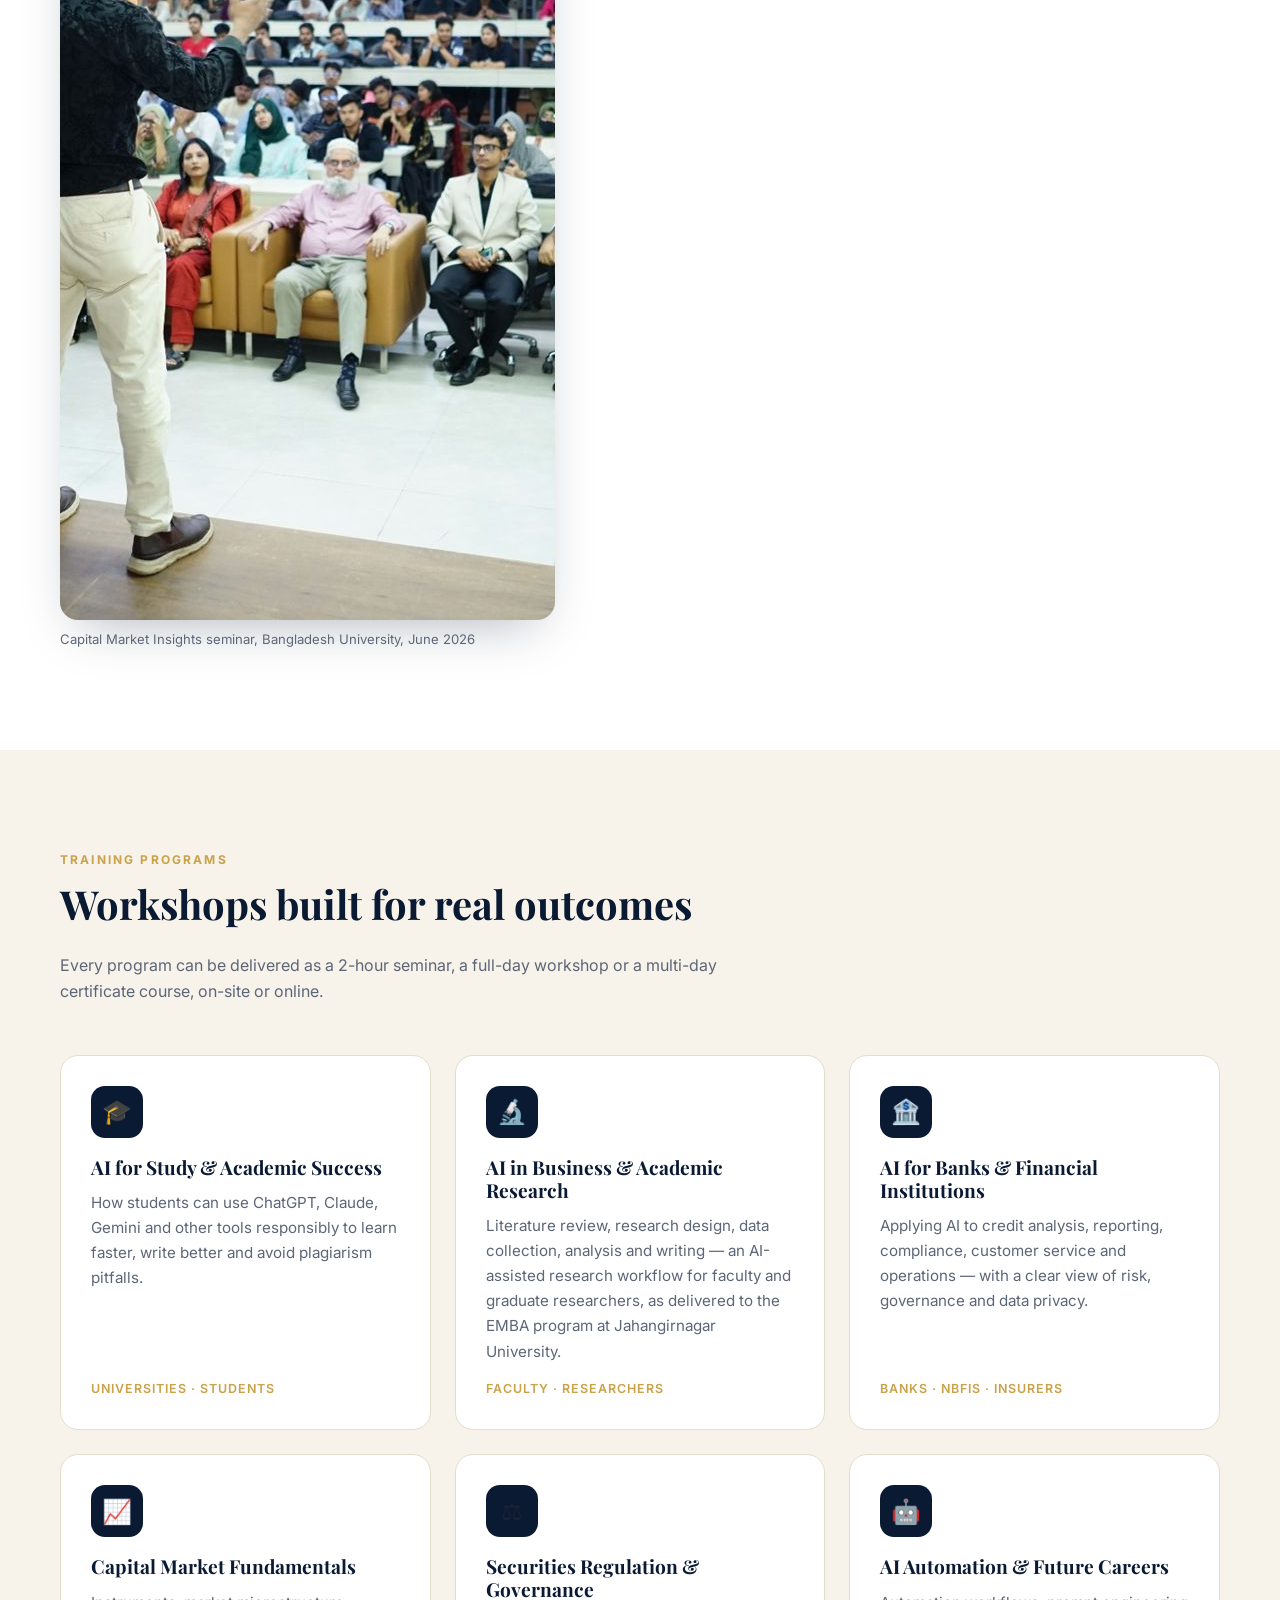
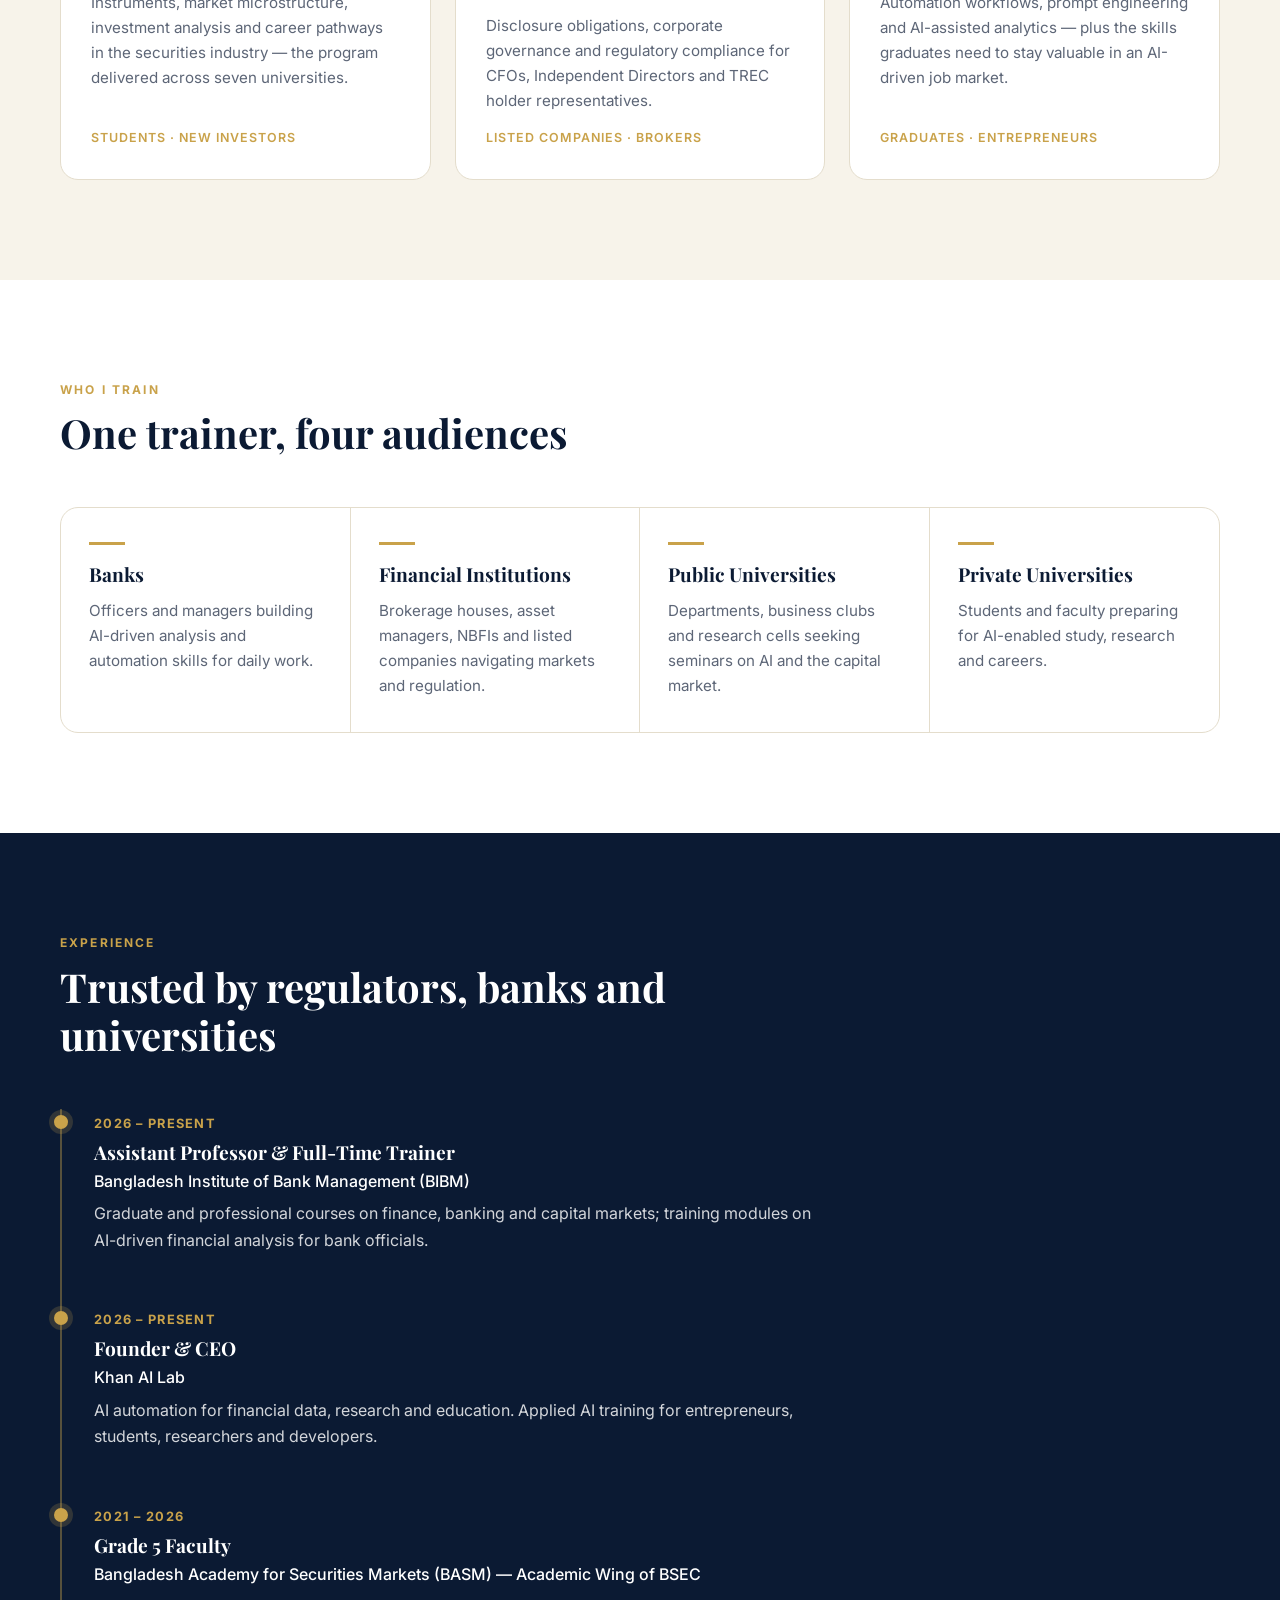
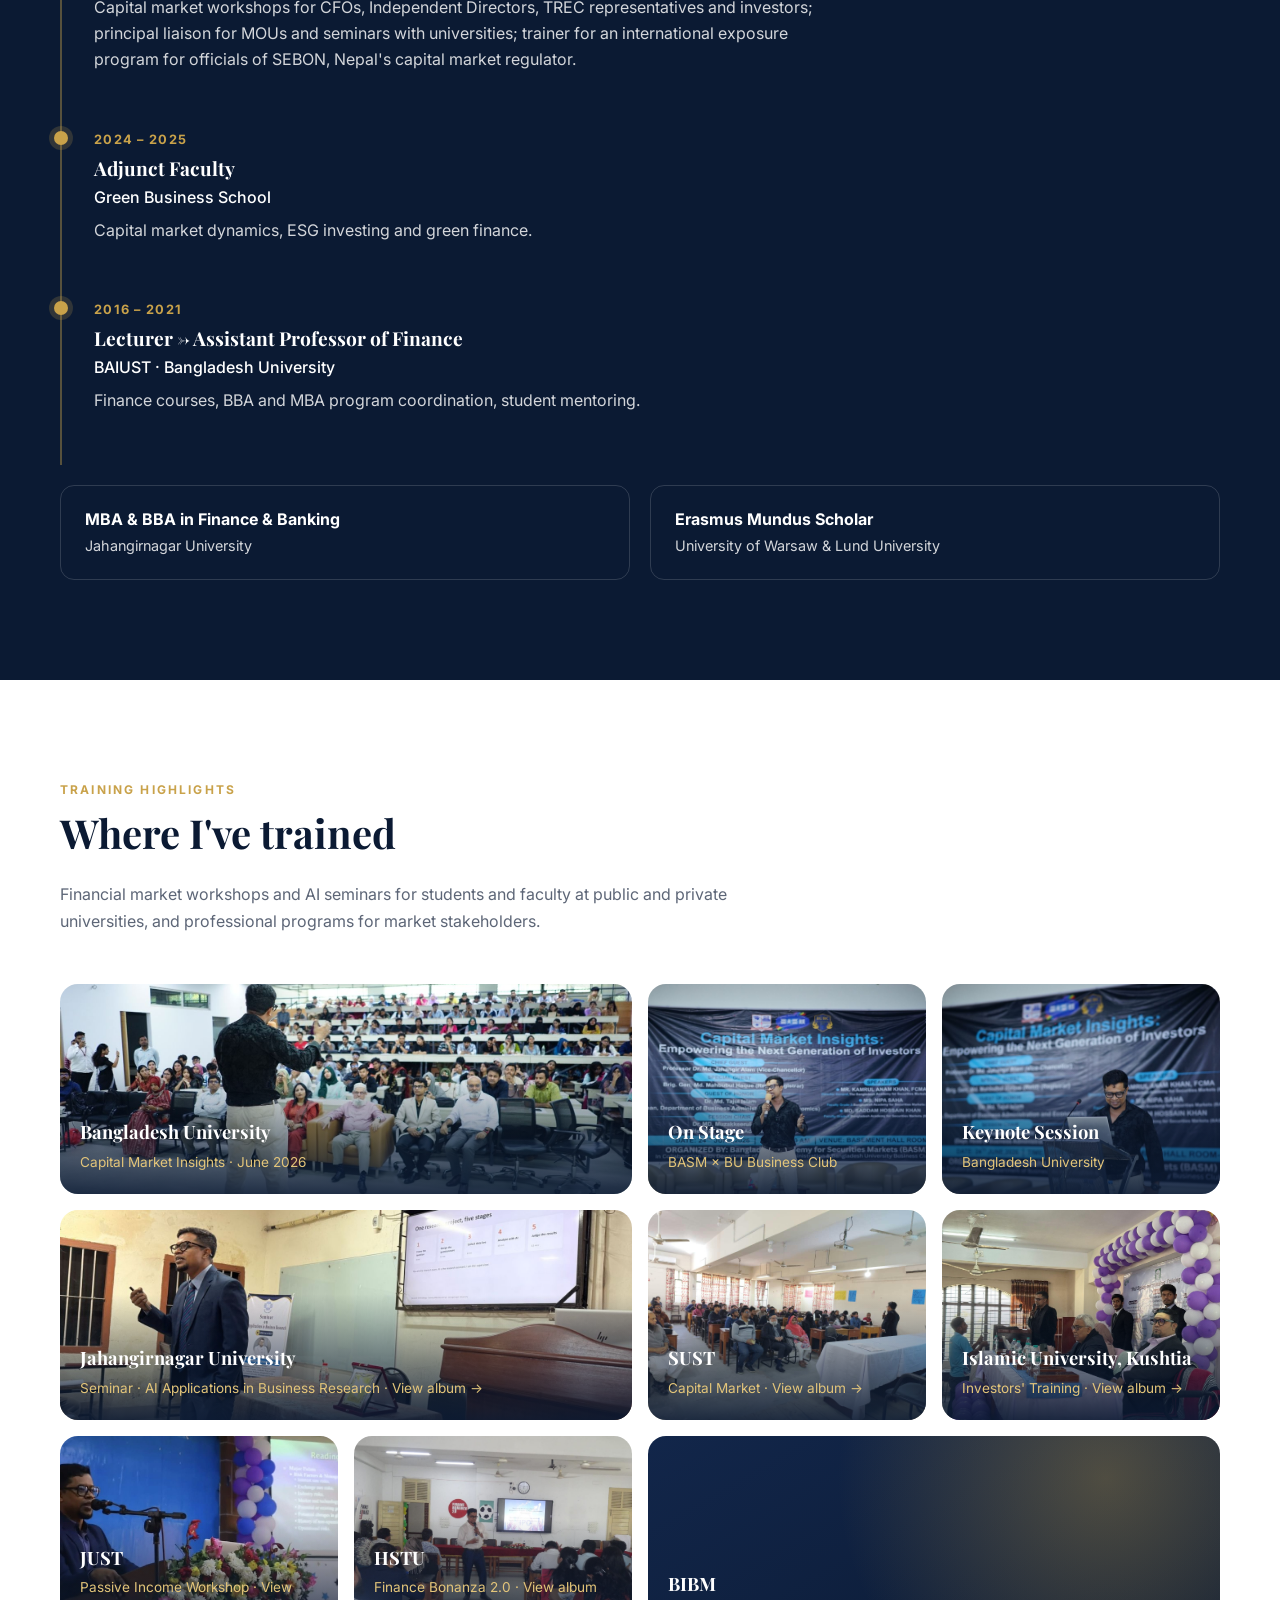
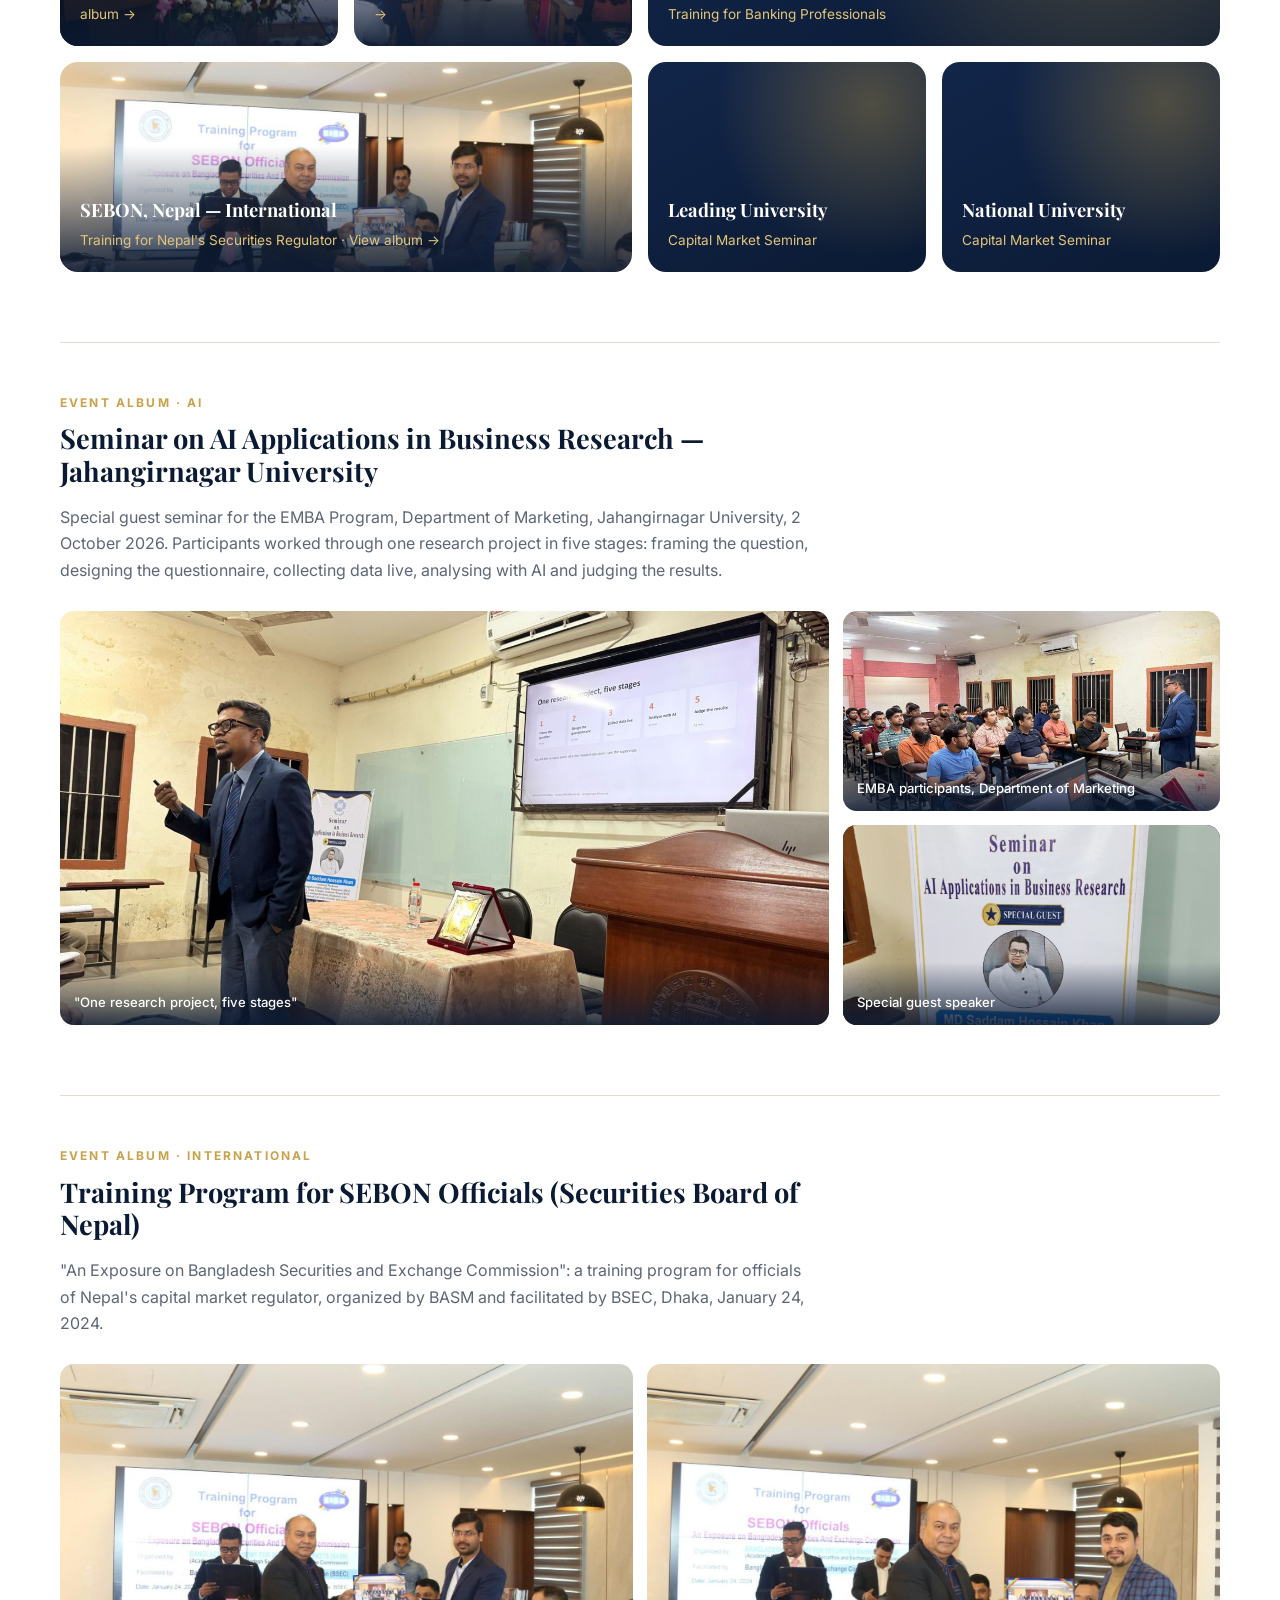
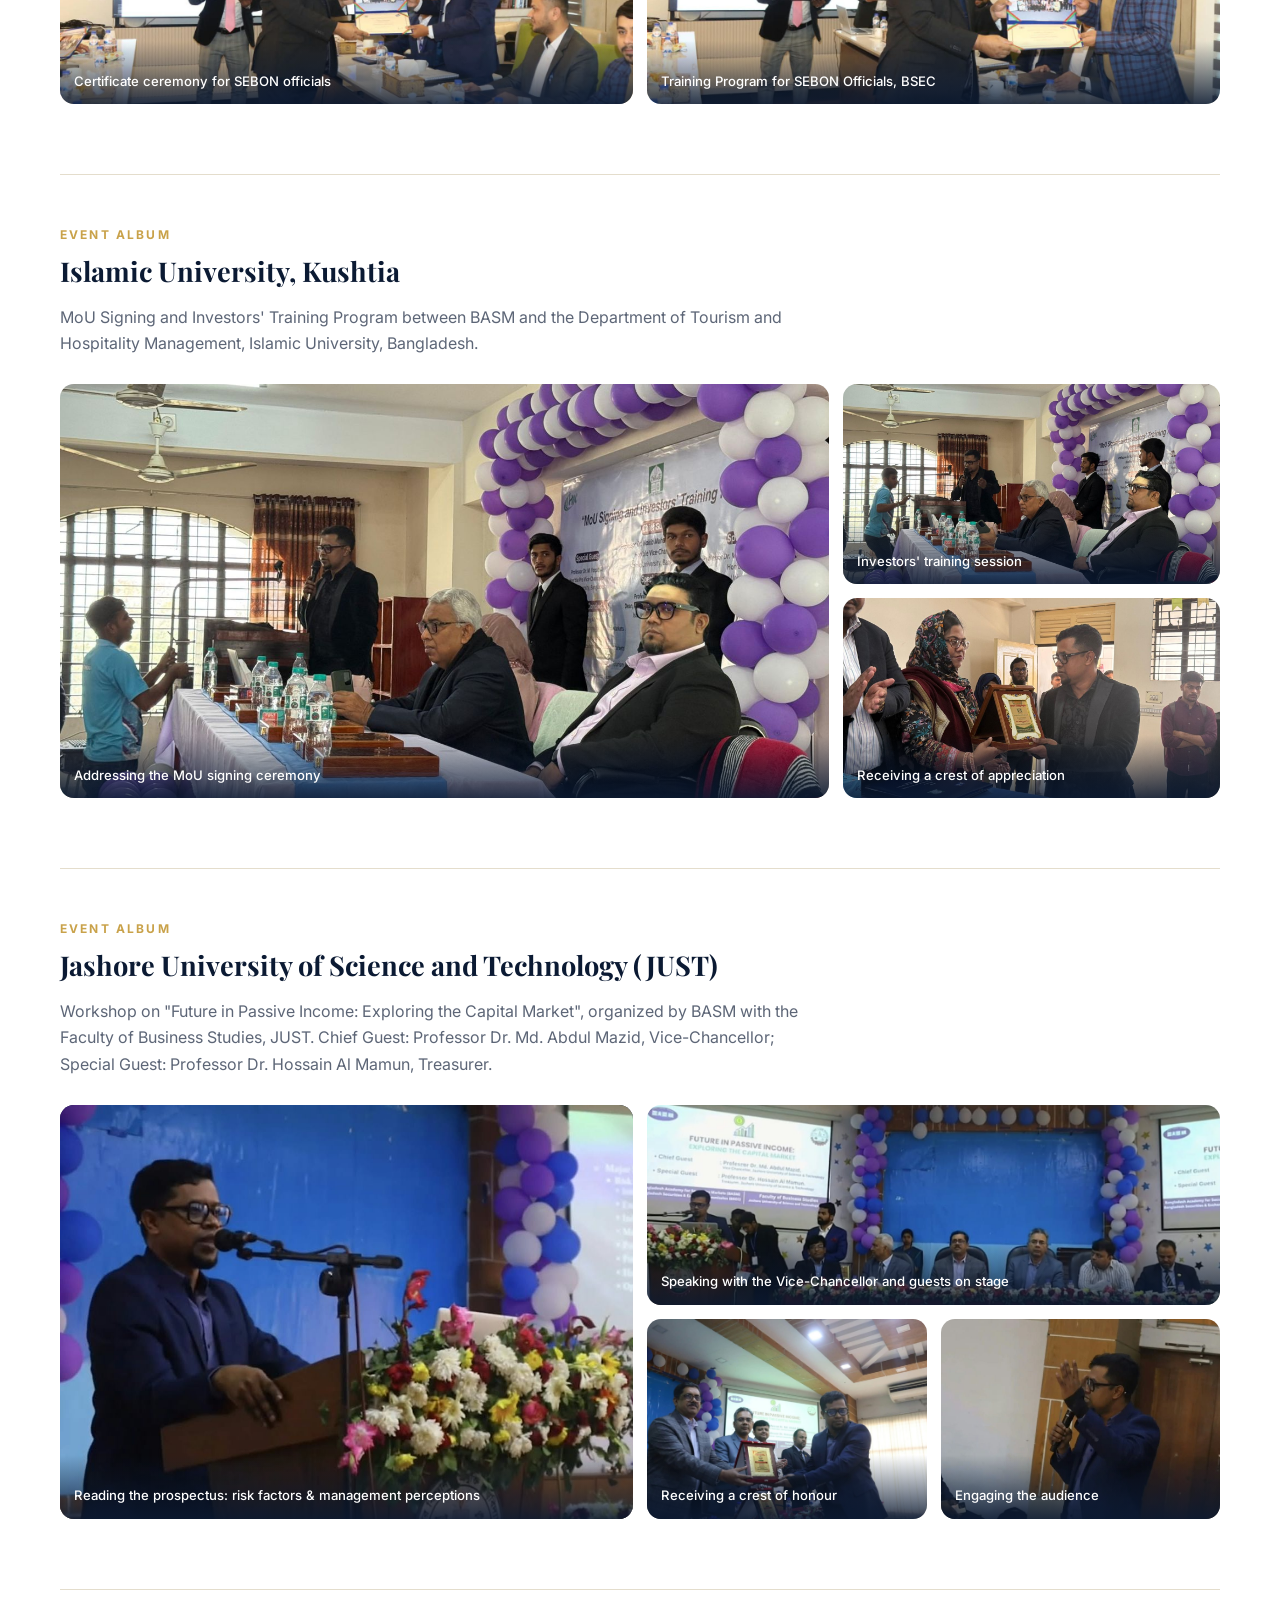
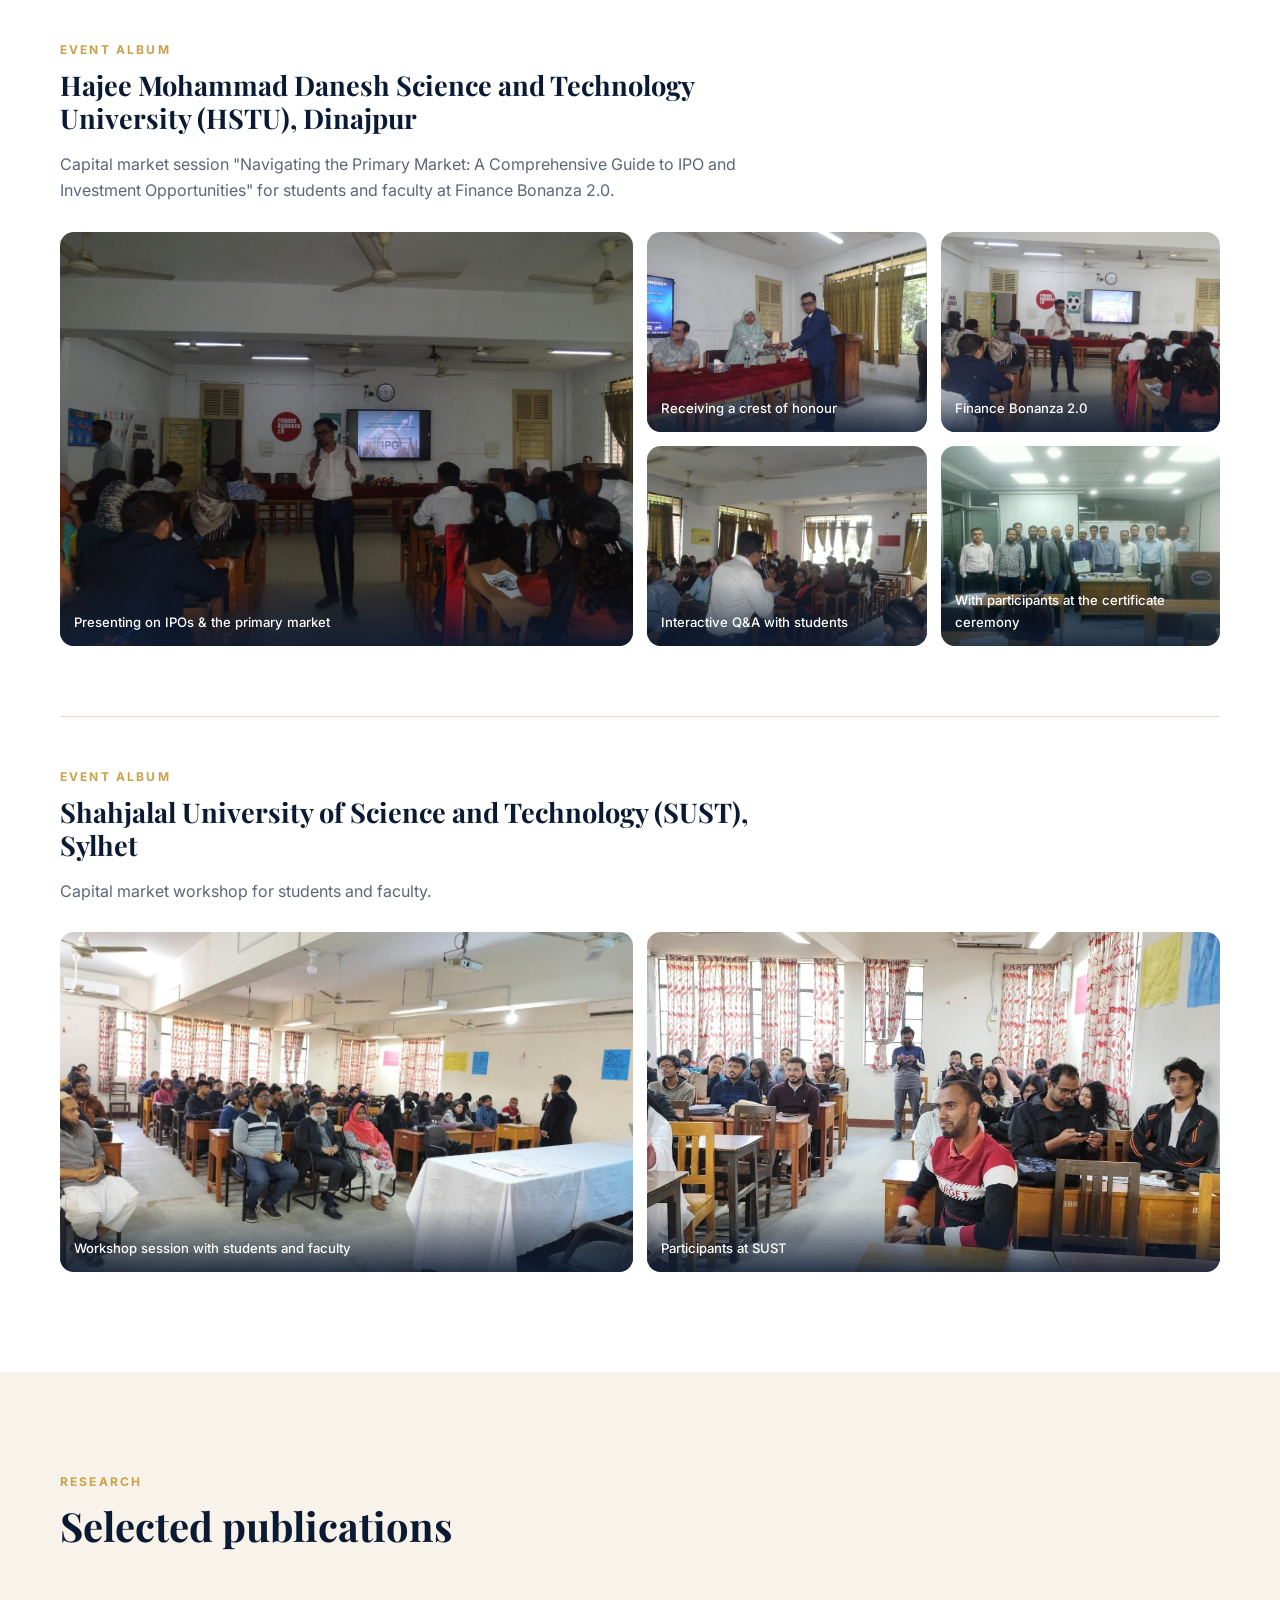
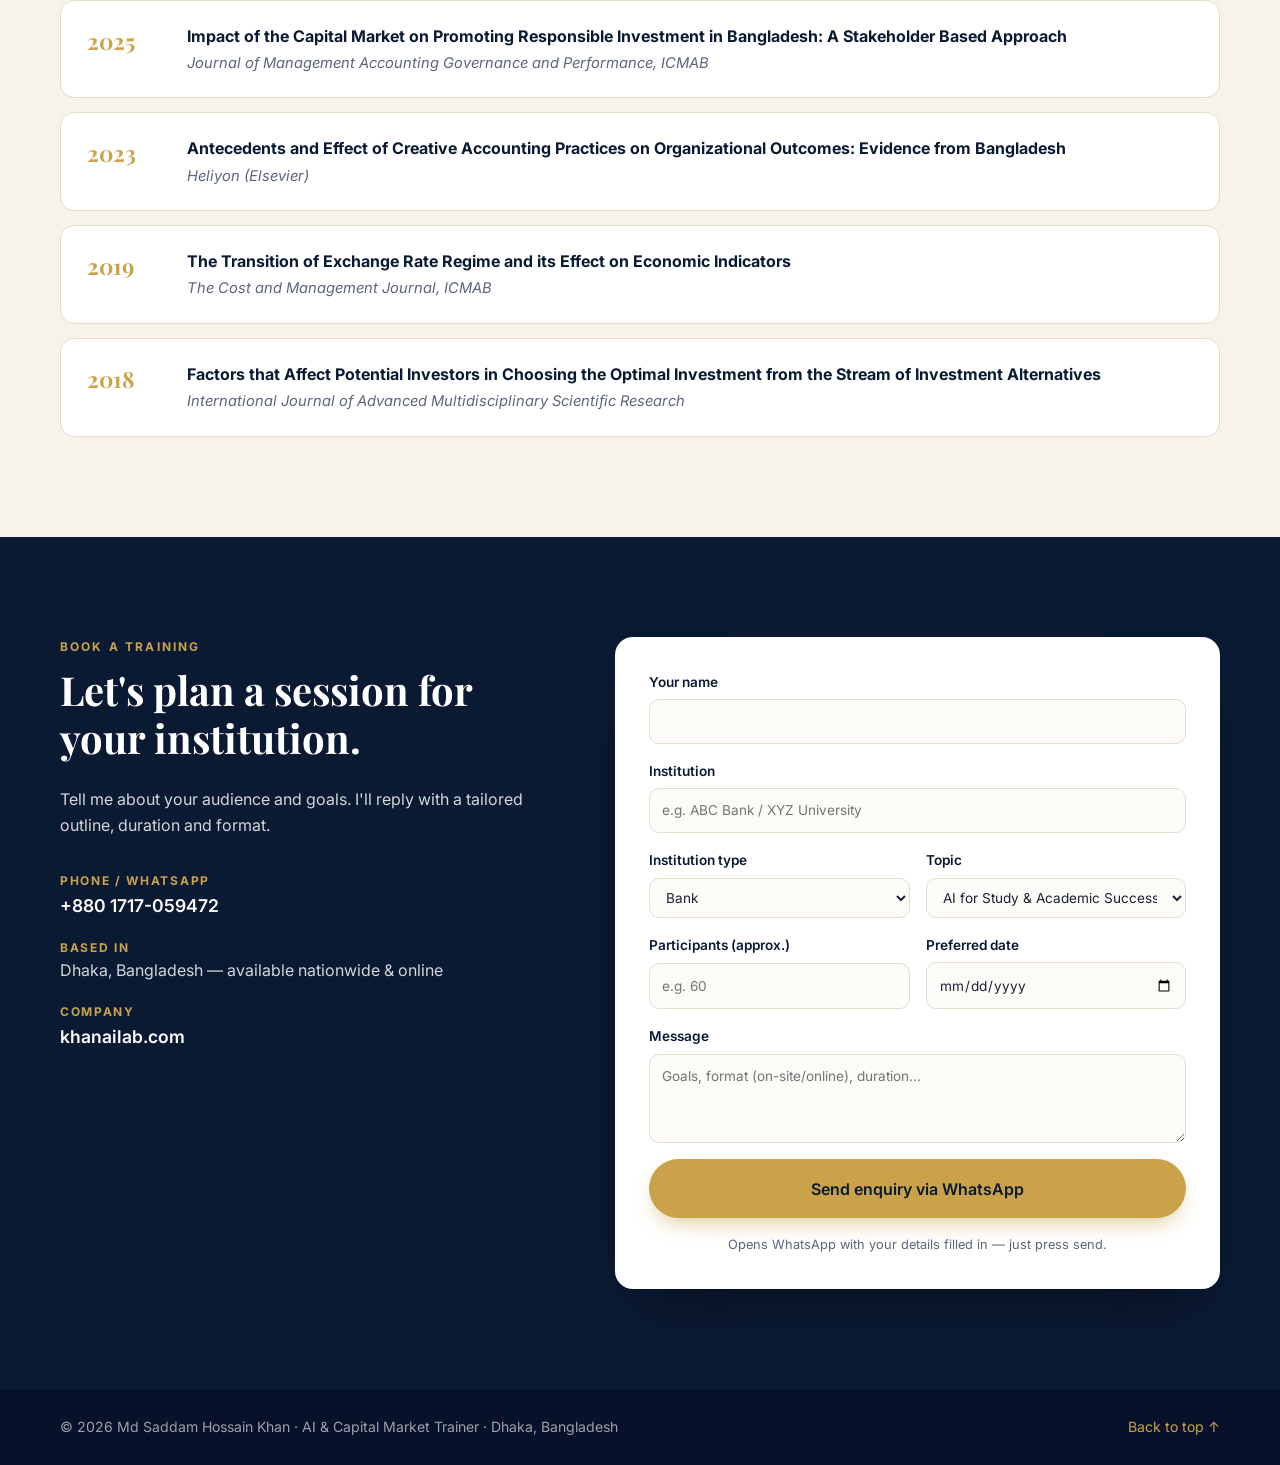
==== commit da2501fb: "Add JUST event album Co-Authored-By: Claude Opus 5.5 <noreply@anthropic.com> Claude-Session: https:/" ====
--- a/index.html
+++ b/index.html
@@ -223,7 +223,7 @@
         <figure class="tile tile--wide" data-img="assets/img/gallery/ju-ai-seminar-presenting.jpg"><a class="tile__link" href="#ju" aria-label="View Jahangirnagar University photo album"></a><figcaption><strong>Jahangirnagar University</strong><span>Seminar · AI Applications in Business Research · View album →</span></figcaption></figure>
         <figure class="tile" data-img="assets/img/gallery/sust-session.jpg"><a class="tile__link" href="#sust" aria-label="View SUST photo album"></a><figcaption><strong>SUST</strong><span>Capital Market · View album →</span></figcaption></figure>
         <figure class="tile" data-img="assets/img/gallery/iu-mou-address.jpg"><a class="tile__link" href="#iu" aria-label="View Islamic University photo album"></a><figcaption><strong>Islamic University, Kushtia</strong><span>Investors' Training · View album →</span></figcaption></figure>
-        <figure class="tile" data-img=""><figcaption><strong>JUST</strong><span>Financial Market Workshop</span></figcaption></figure>
+        <figure class="tile" data-img="assets/img/gallery/just-podium.jpg"><a class="tile__link" href="#just" aria-label="View JUST photo album"></a><figcaption><strong>JUST</strong><span>Passive Income Workshop · View album →</span></figcaption></figure>
         <figure class="tile" data-img="assets/img/gallery/hstu-finance-bonanza.jpg"><a class="tile__link" href="#hstu" aria-label="View HSTU photo album"></a><figcaption><strong>HSTU</strong><span>Finance Bonanza 2.0 · View album →</span></figcaption></figure>
         <figure class="tile tile--wide" data-img=""><figcaption><strong>BIBM</strong><span>Training for Banking Professionals</span></figcaption></figure>
         <figure class="tile tile--wide" data-img="assets/img/gallery/sebon-certificate-1.jpg"><a class="tile__link" href="#sebon" aria-label="View SEBON photo album"></a><figcaption><strong>SEBON, Nepal — International</strong><span>Training for Nepal's Securities Regulator · View album →</span></figcaption></figure>
@@ -269,6 +269,21 @@
           <figure class="album__item album__item--lead"><img src="assets/img/gallery/iu-mou-address.jpg" alt="Md Saddam Hossain Khan addressing the MoU signing ceremony at Islamic University, Kushtia" loading="lazy" width="1400" height="1050"><figcaption>Addressing the MoU signing ceremony</figcaption></figure>
           <figure class="album__item"><img src="assets/img/gallery/iu-investor-training.jpg" alt="Investors' training session at Islamic University, Kushtia" loading="lazy" width="1400" height="1050"><figcaption>Investors' training session</figcaption></figure>
           <figure class="album__item"><img src="assets/img/gallery/iu-crest.jpg" alt="Md Saddam Hossain Khan receiving a crest of appreciation at Islamic University" loading="lazy" width="1400" height="1050"><figcaption>Receiving a crest of appreciation</figcaption></figure>
+        </div>
+      </div>
+
+      <!-- Event album: JUST -->
+      <div class="album" id="just">
+        <div class="album__head reveal">
+          <p class="eyebrow">Event Album</p>
+          <h3>Jashore University of Science and Technology (JUST)</h3>
+          <p>Workshop on "Future in Passive Income: Exploring the Capital Market", organized by BASM with the Faculty of Business Studies, JUST. Chief Guest: Professor Dr. Md. Abdul Mazid, Vice-Chancellor; Special Guest: Professor Dr. Hossain Al Mamun, Treasurer.</p>
+        </div>
+        <div class="album__grid">
+          <figure class="album__item album__item--lead"><img style="object-position: left center" src="assets/img/gallery/just-podium.jpg" alt="Md Saddam Hossain Khan explaining how to read an IPO prospectus at JUST" loading="lazy" width="1315" height="741"><figcaption>Reading the prospectus: risk factors &amp; management perceptions</figcaption></figure>
+          <figure class="album__item album__item--wide"><img src="assets/img/gallery/just-stage.jpg" alt="Stage with the JUST Vice-Chancellor and guests during the capital market workshop" loading="lazy" width="1315" height="741"><figcaption>Speaking with the Vice-Chancellor and guests on stage</figcaption></figure>
+          <figure class="album__item"><img src="assets/img/gallery/just-crest.jpg" alt="Md Saddam Hossain Khan receiving a crest of honour at JUST" loading="lazy" width="1400" height="933"><figcaption>Receiving a crest of honour</figcaption></figure>
+          <figure class="album__item"><img src="assets/img/gallery/just-qa.jpg" alt="Md Saddam Hossain Khan answering questions from the audience at JUST" loading="lazy" width="1315" height="741"><figcaption>Engaging the audience</figcaption></figure>
         </div>
       </div>
 
--- a/assets/css/style.css
+++ b/assets/css/style.css
@@ -216,6 +216,7 @@
 .album__grid { display: grid; grid-template-columns: repeat(4, 1fr); grid-auto-rows: 200px; gap: 14px; }
 .album__item { margin: 0; position: relative; border-radius: 14px; overflow: hidden; cursor: zoom-in; background: var(--navy); }
 .album__item--lead { grid-column: span 2; grid-row: span 2; }
+.album__item--wide { grid-column: span 2; }
 .album__item img { width: 100%; height: 100%; object-fit: cover; transition: transform .5s ease; }
 .album__item:hover img { transform: scale(1.05); }
 .album__item figcaption { position: absolute; inset: auto 0 0; padding: 30px 14px 12px; font-size: .82rem; font-weight: 500; color: var(--white); background: linear-gradient(to top, rgba(11, 26, 51, .85), transparent); }
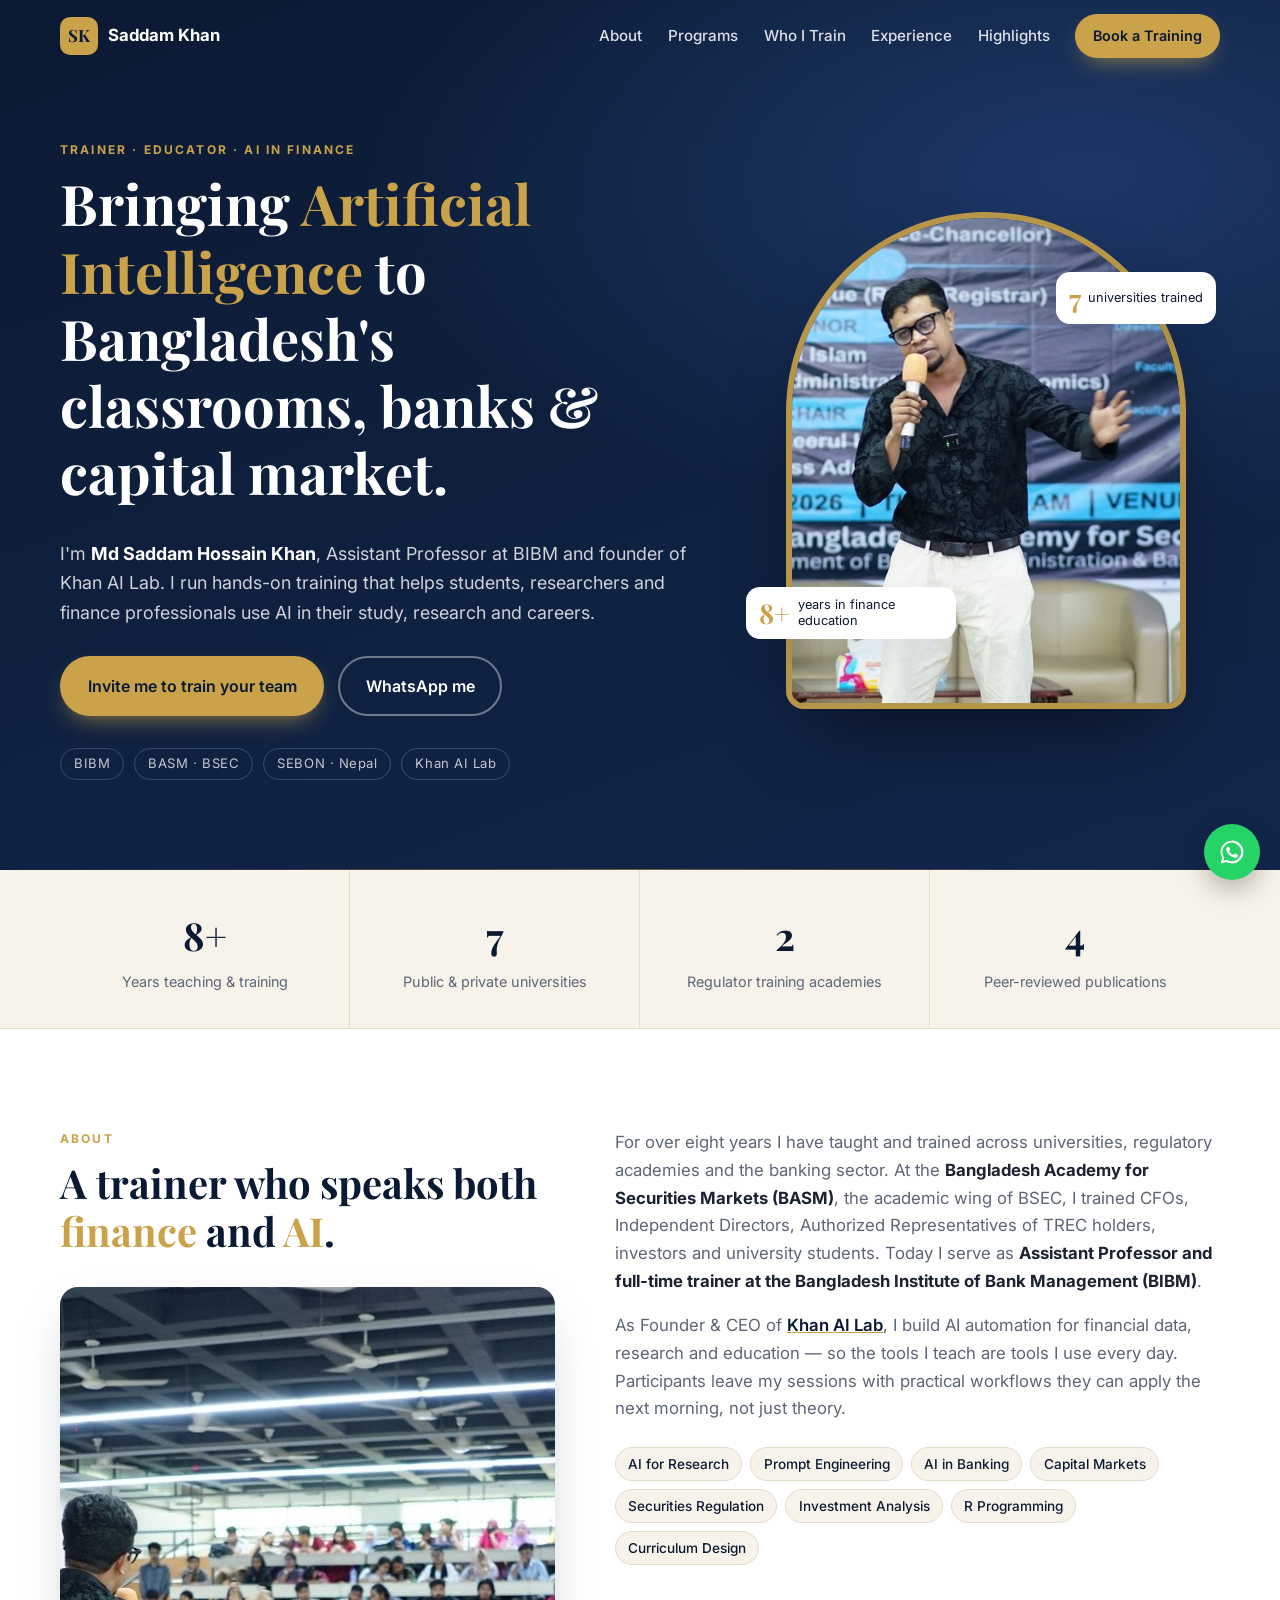
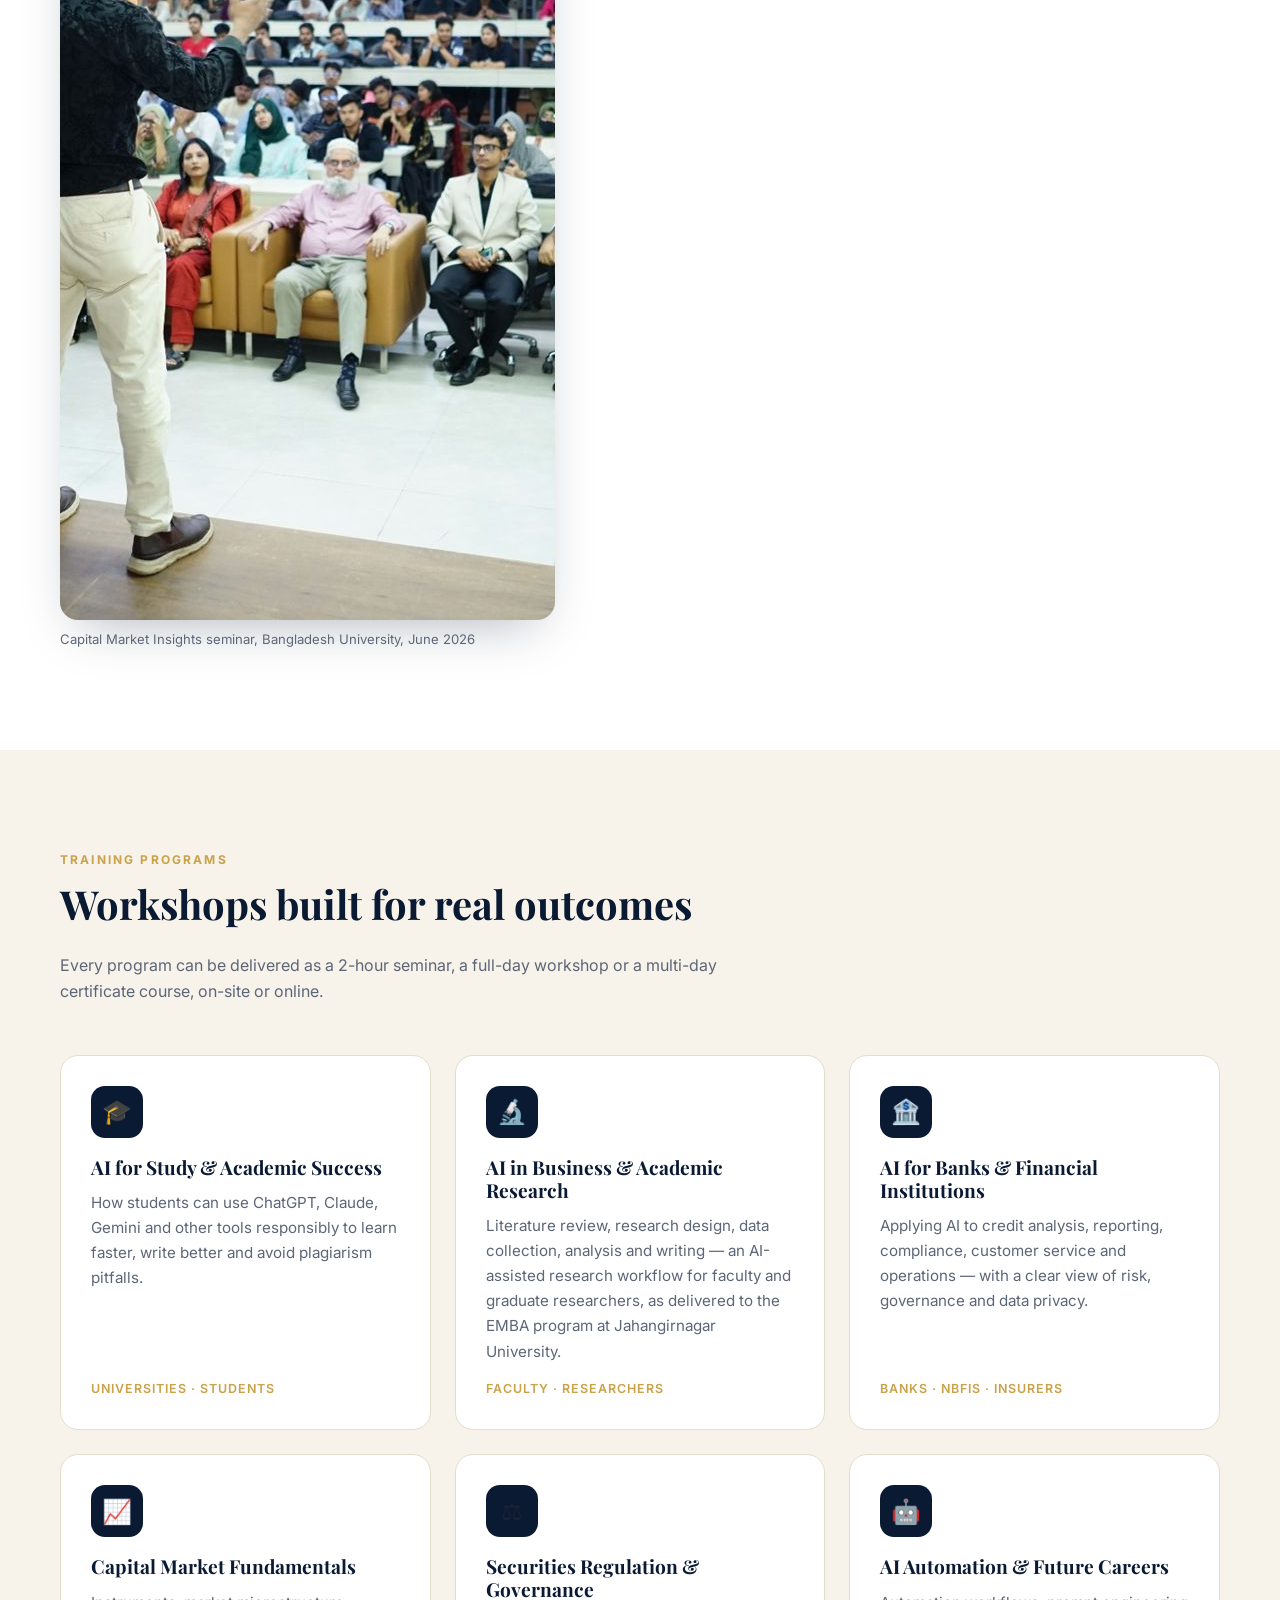
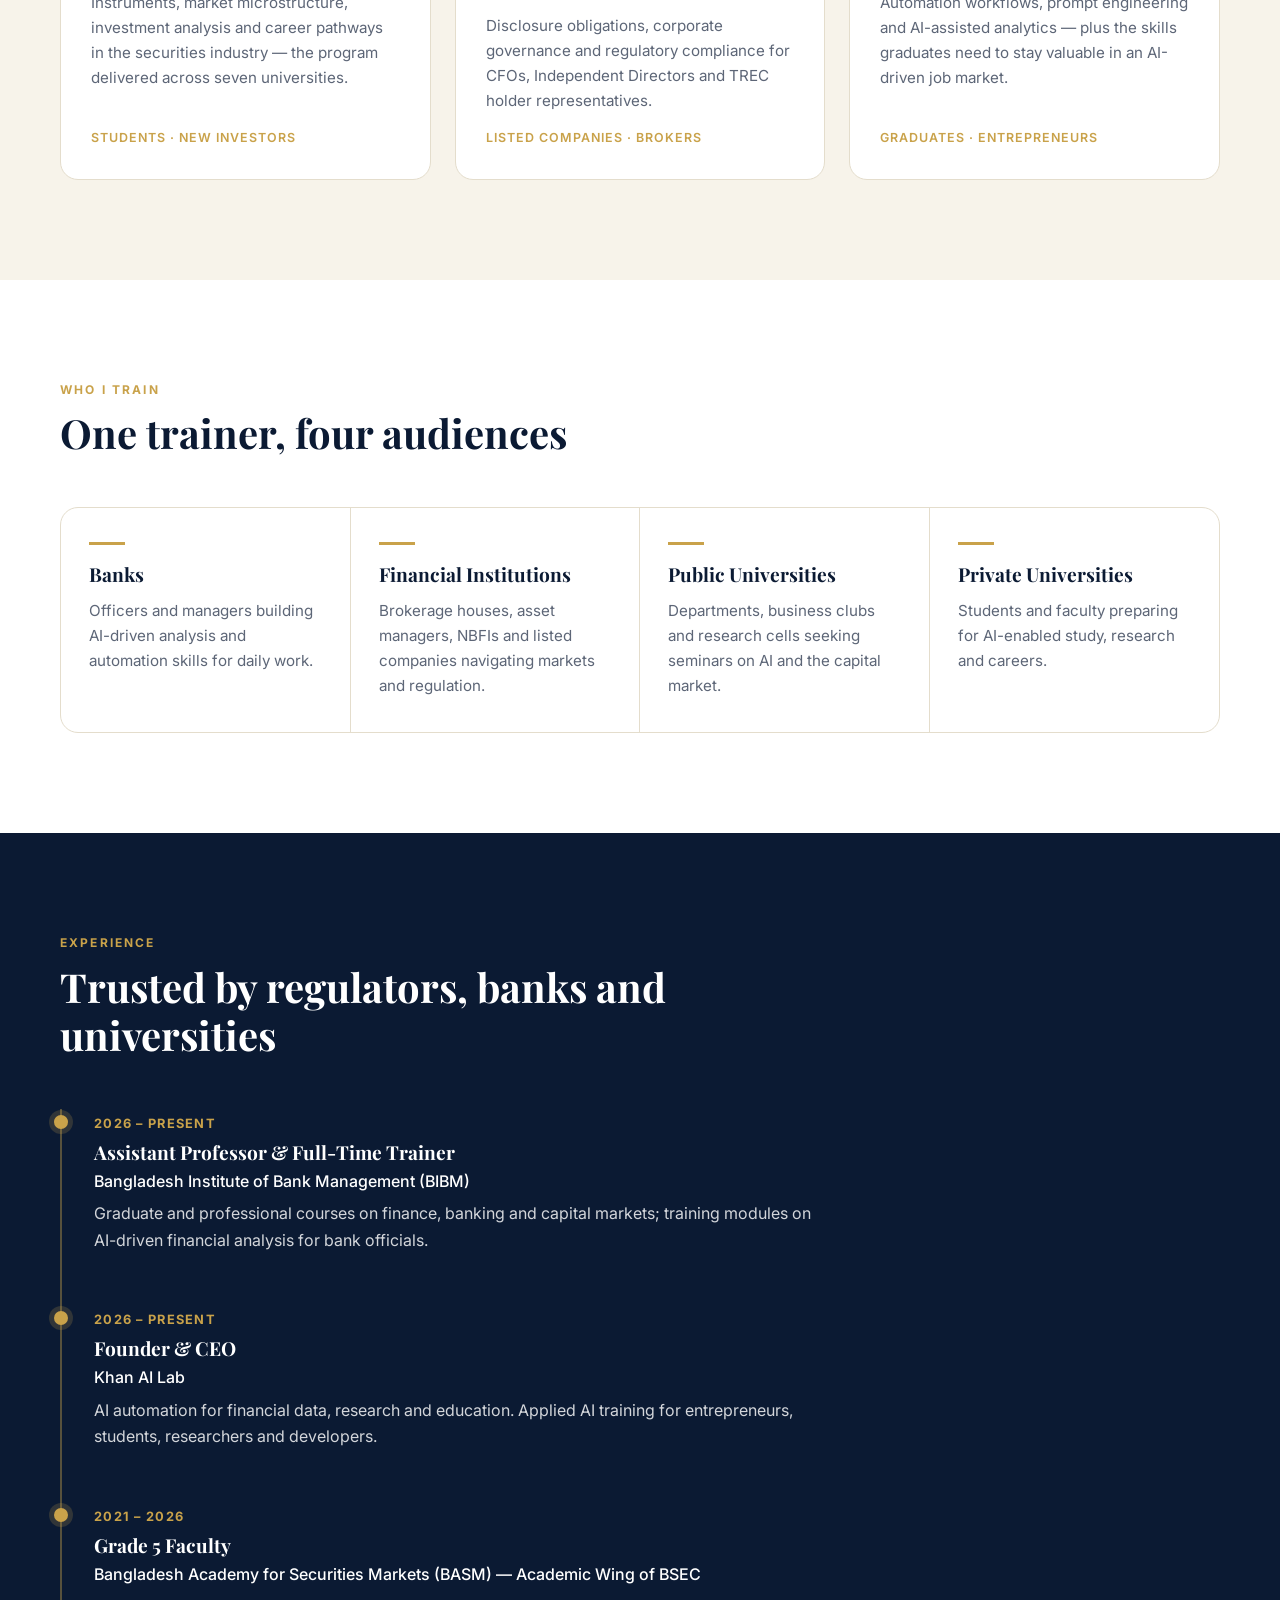
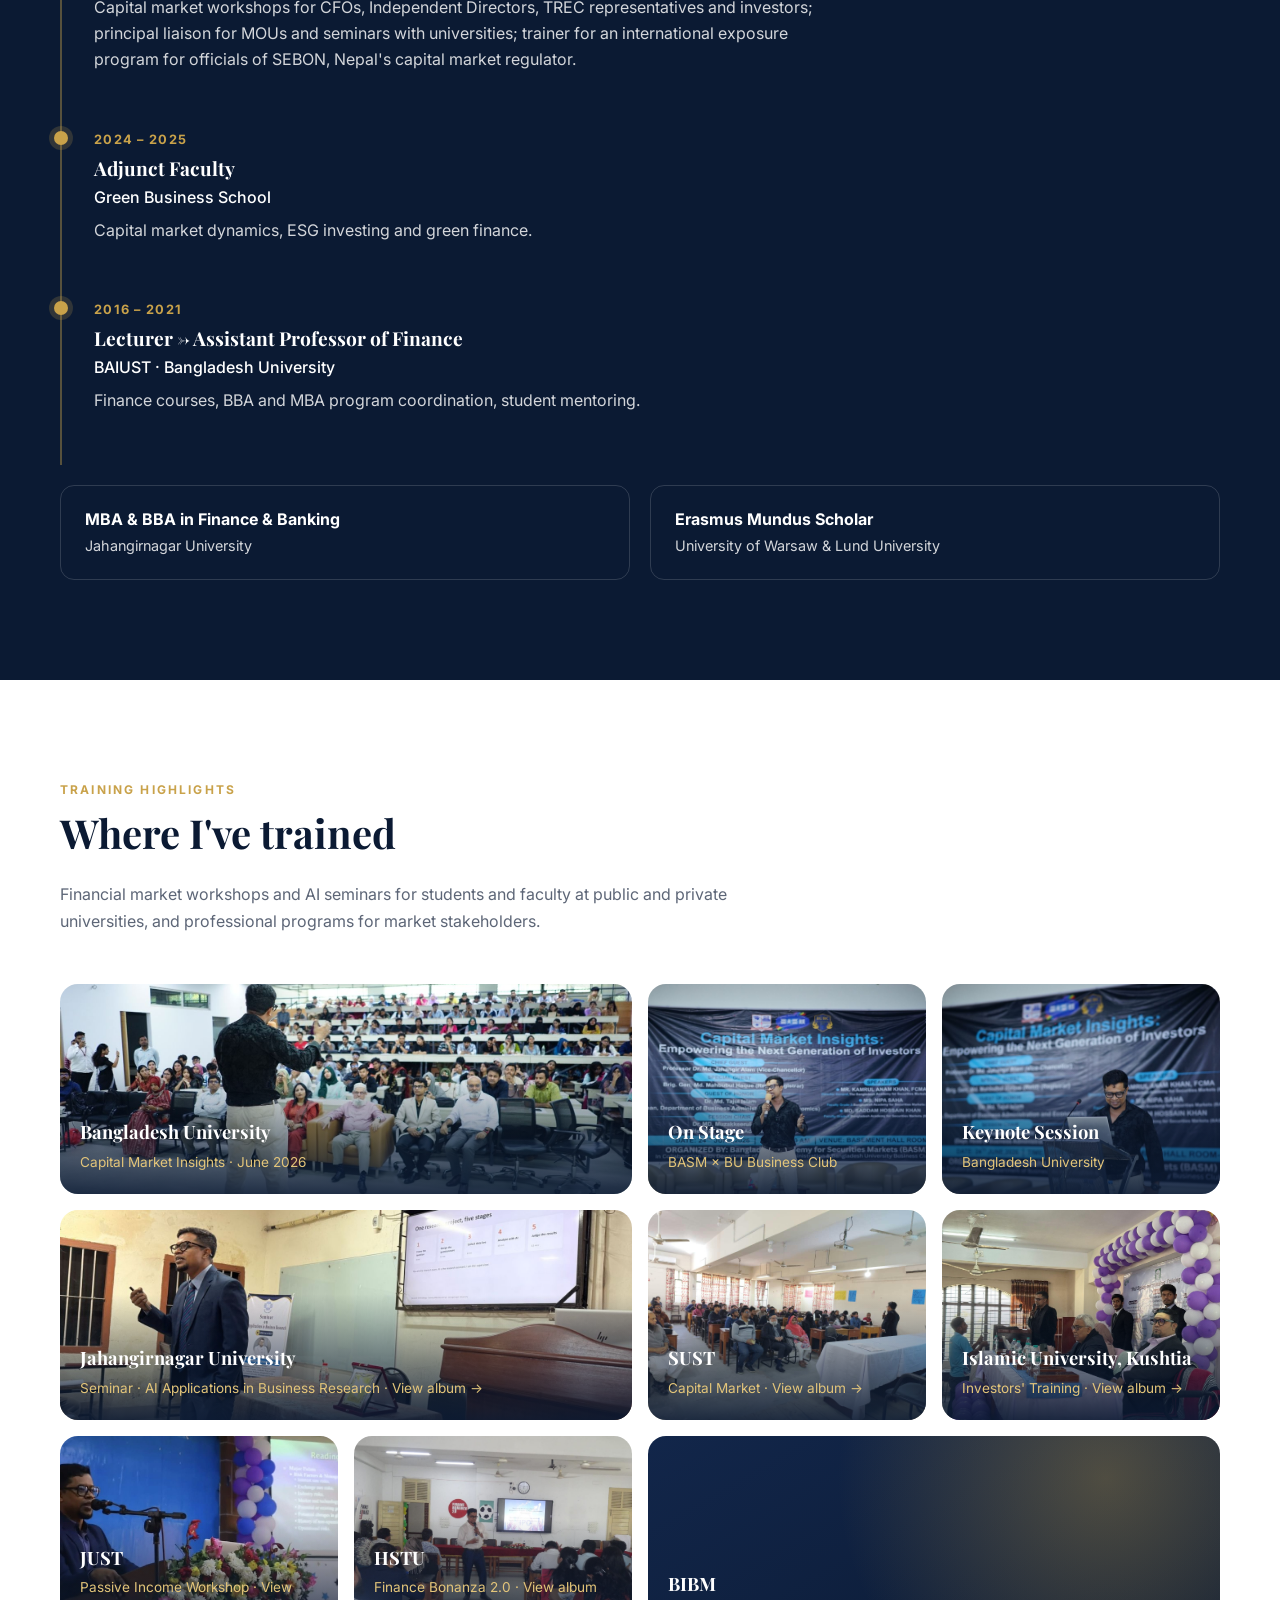
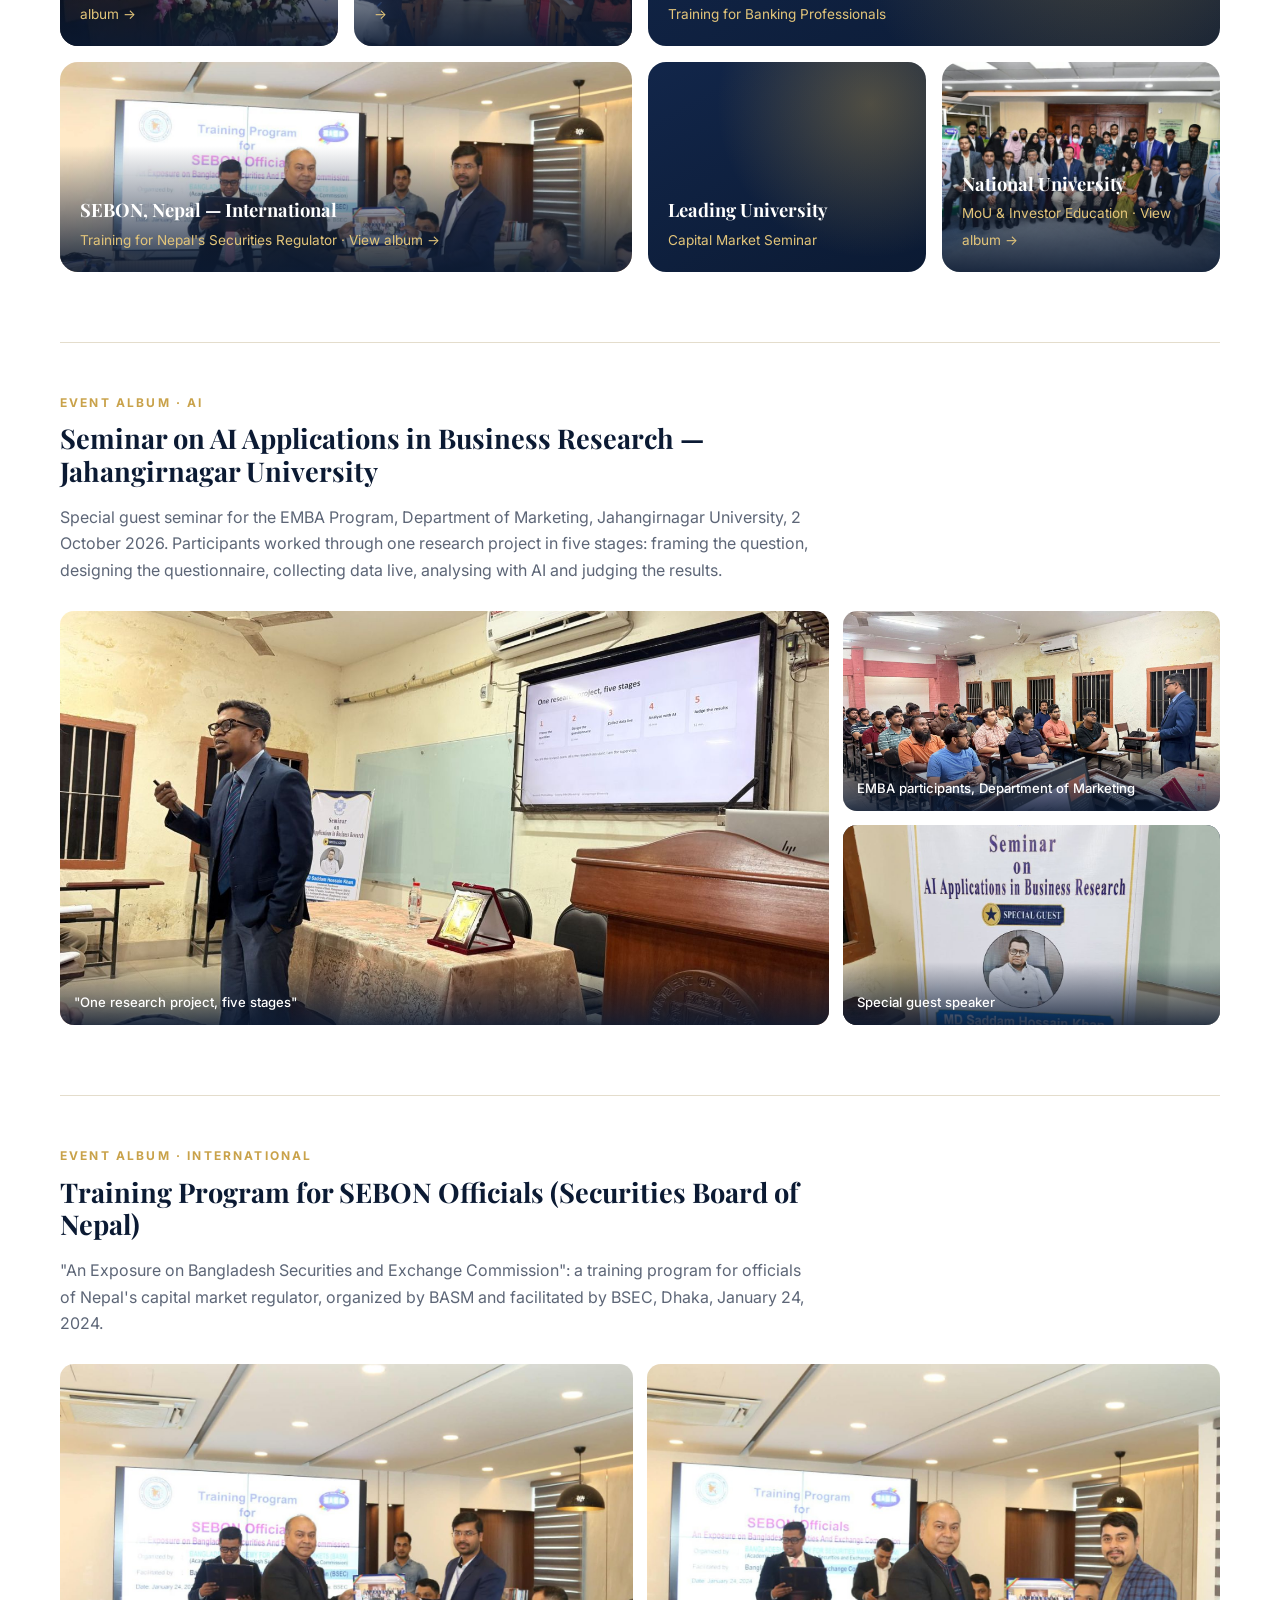
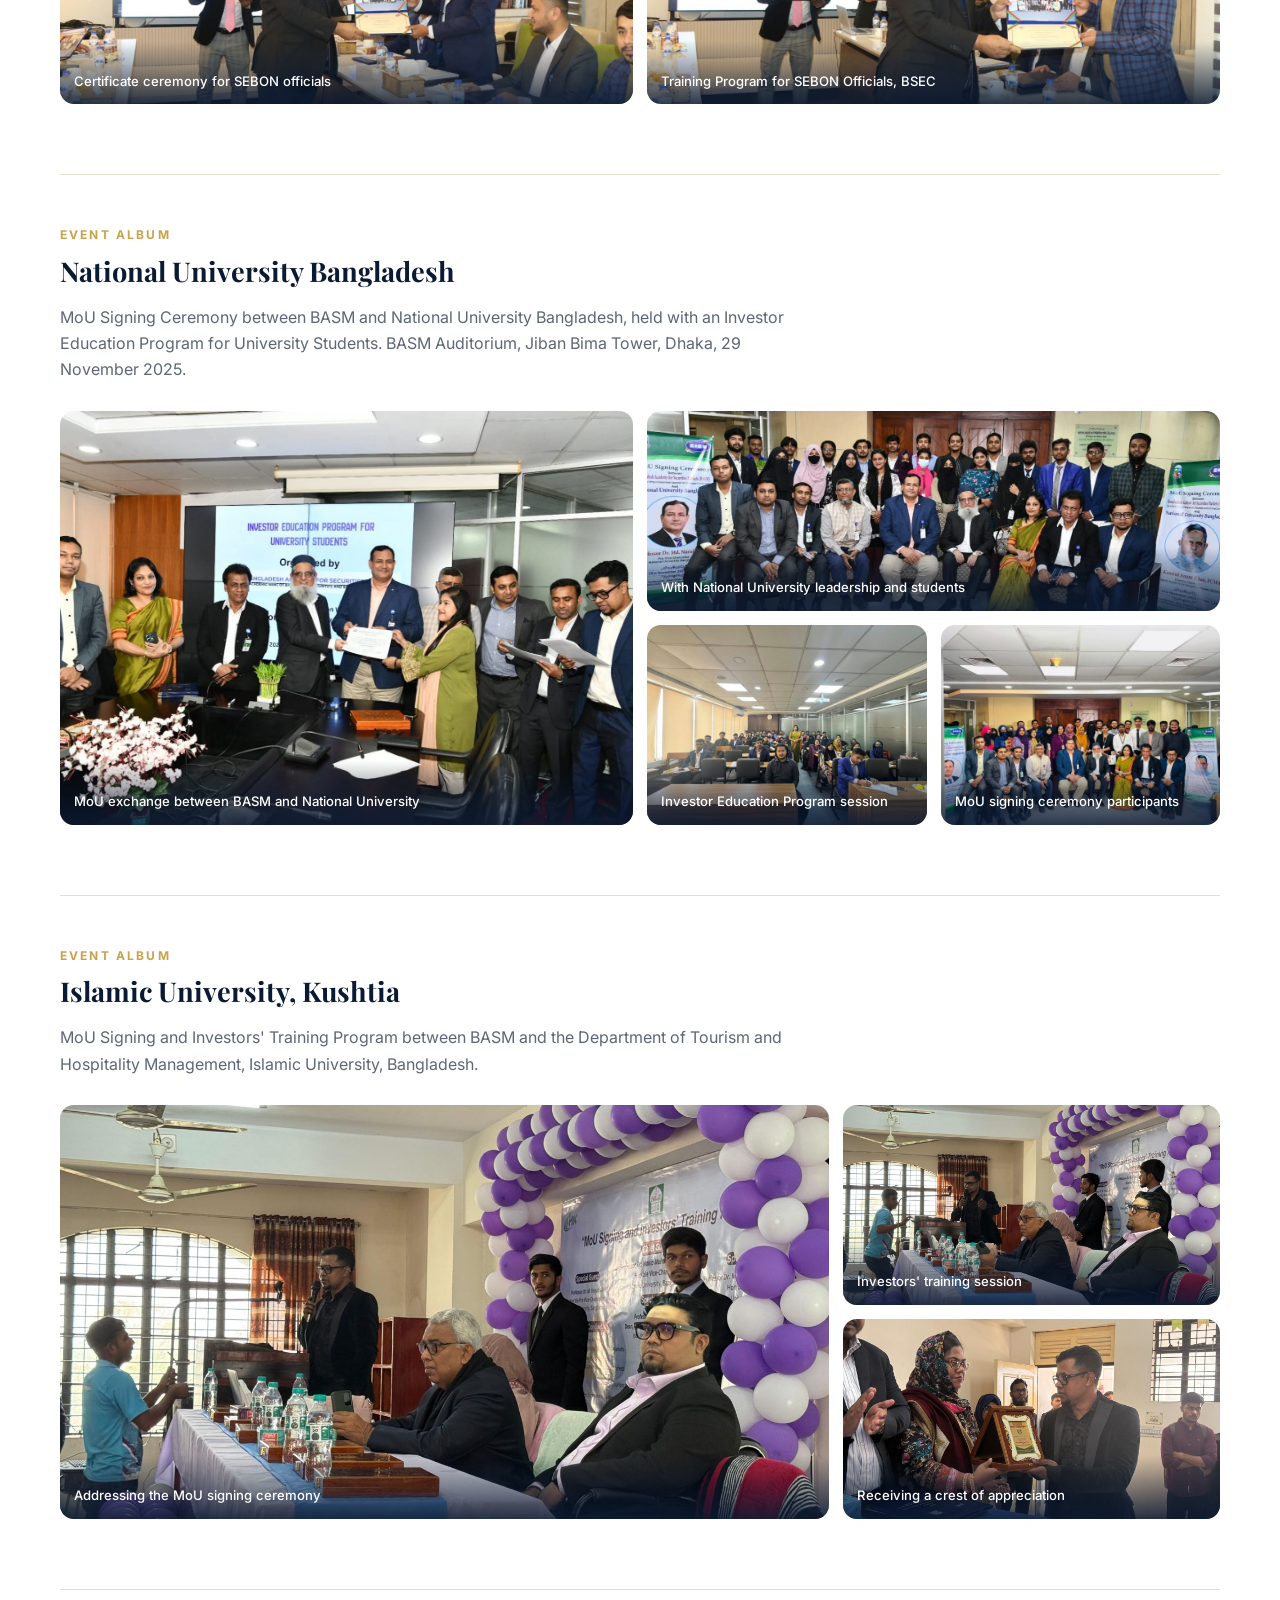
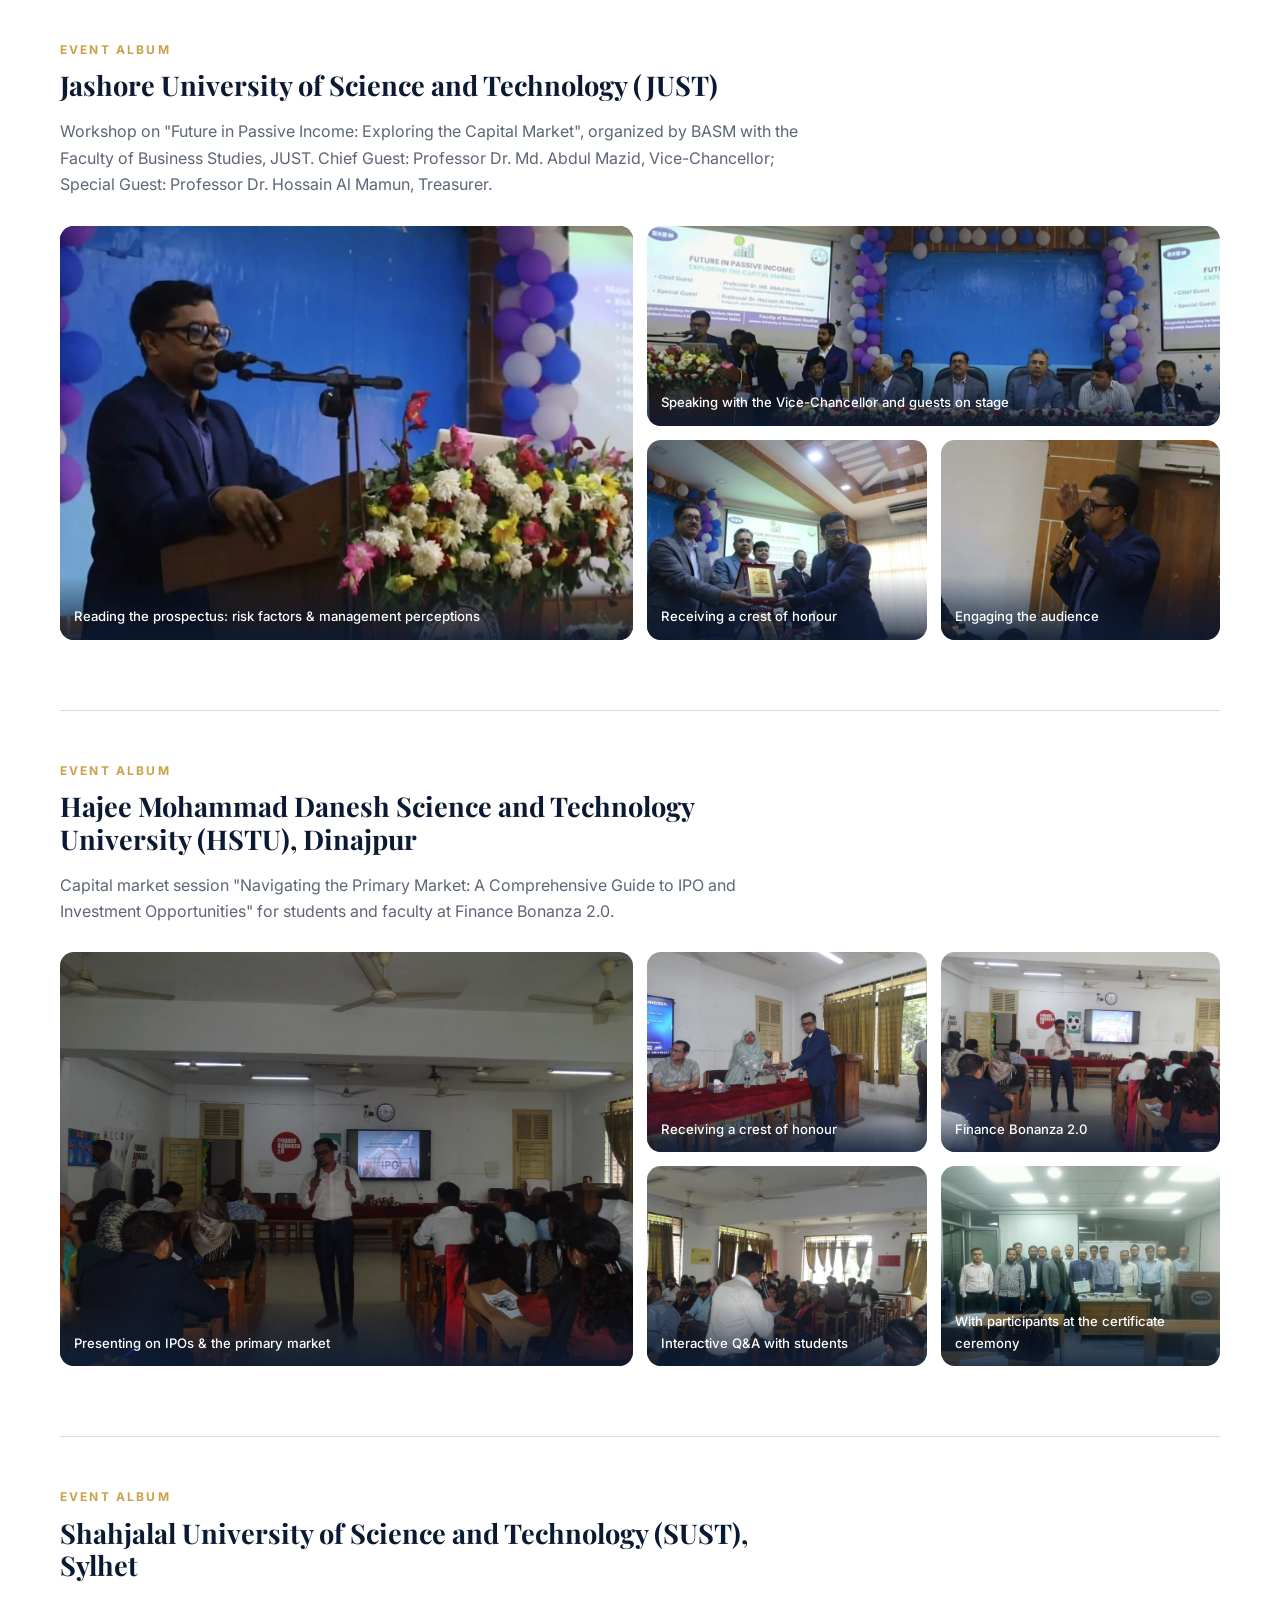
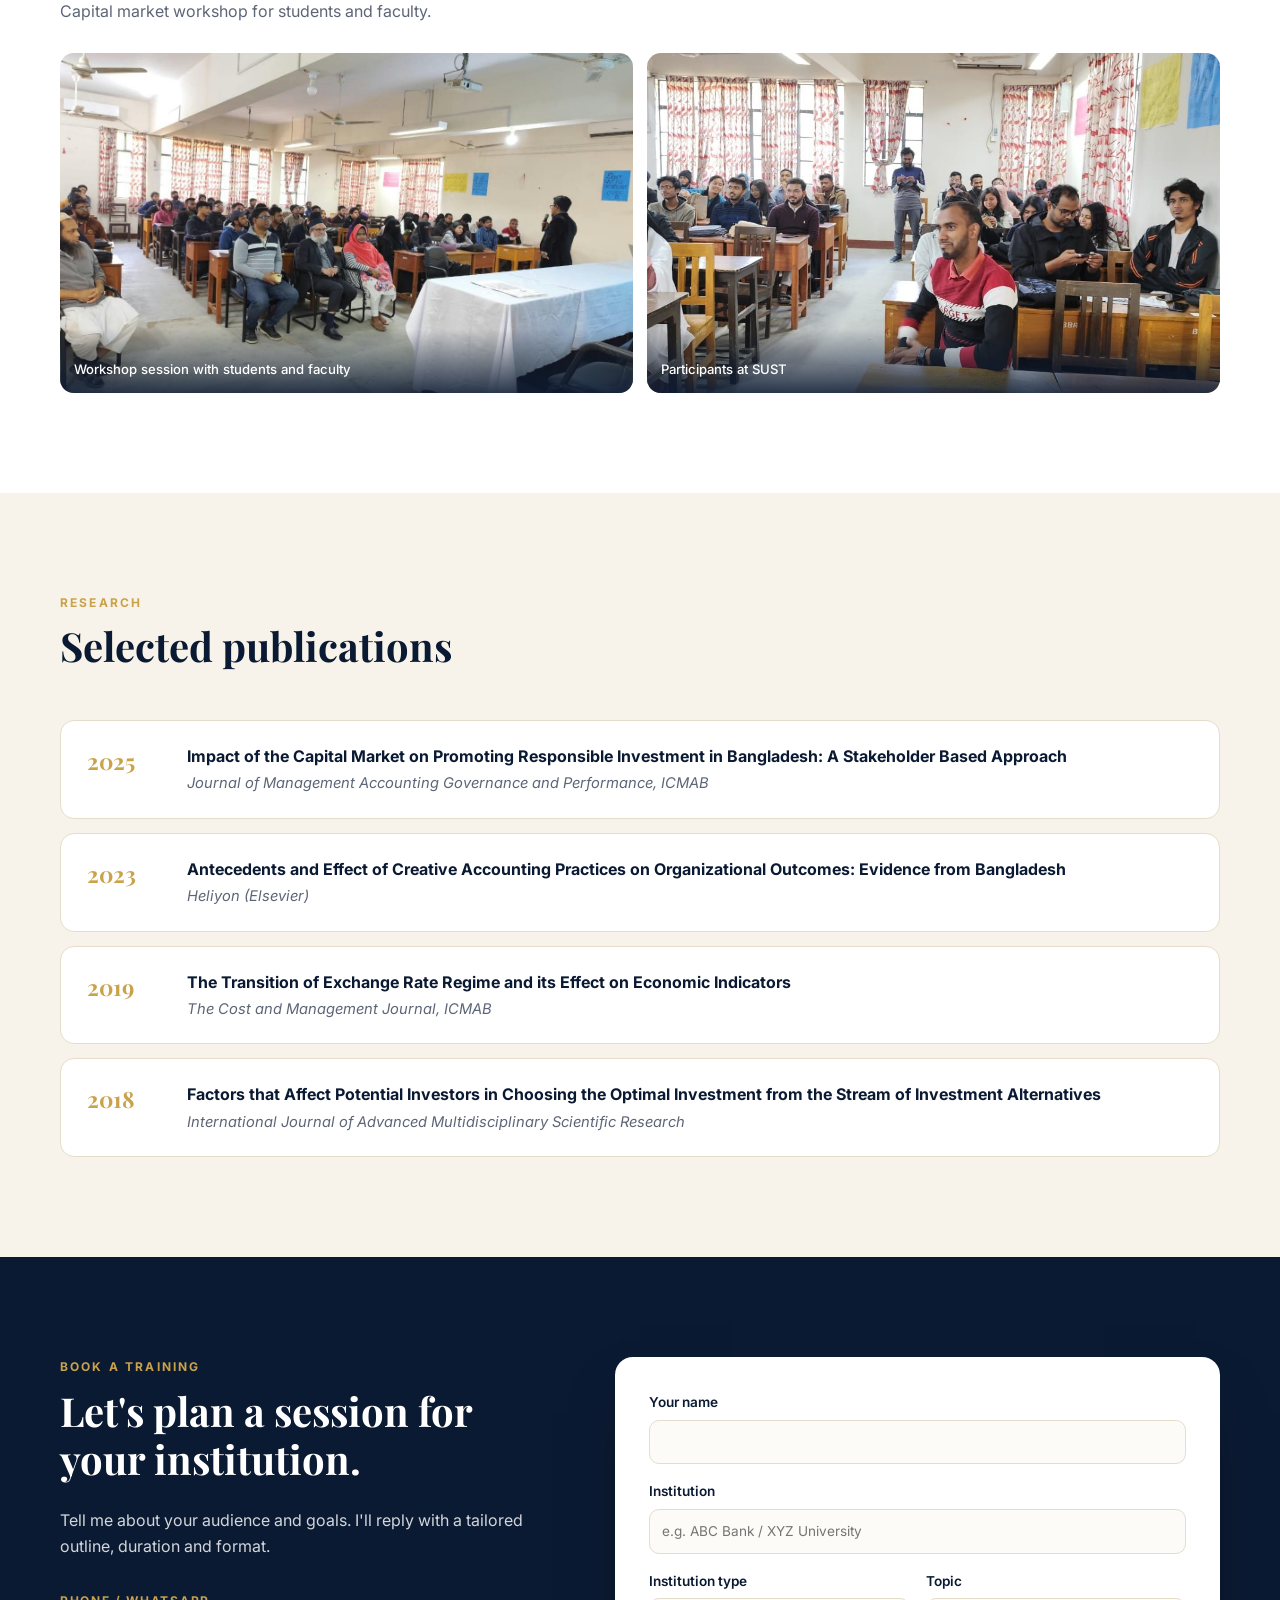
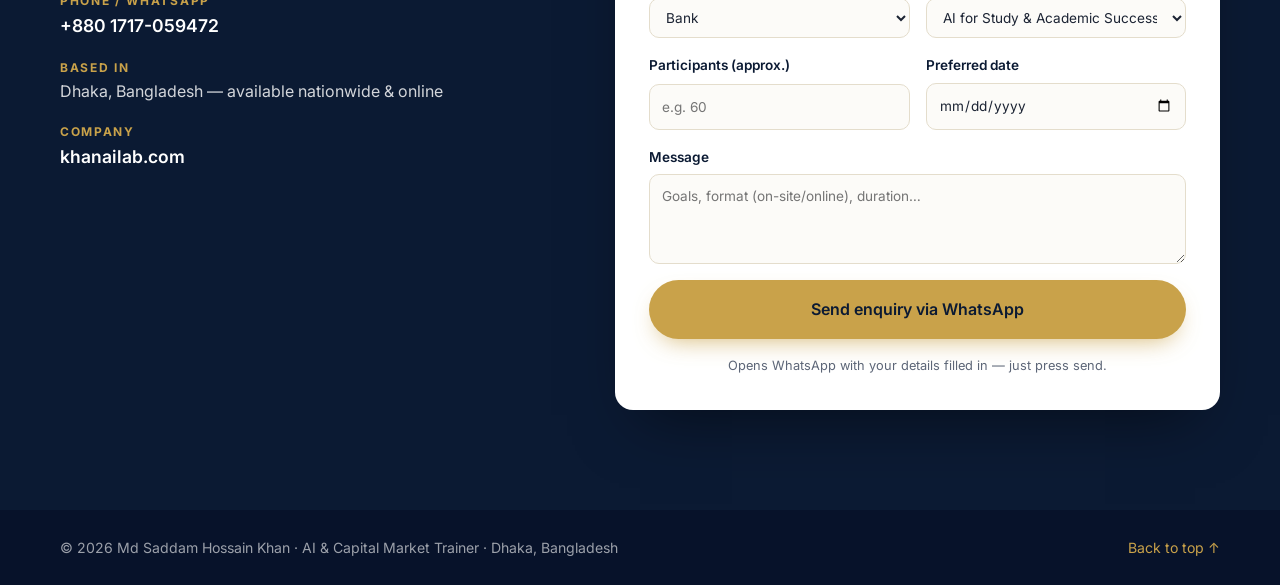
==== commit c01b1f4d: "Add National University event album Co-Authored-By: Claude Opus 5.5 <noreply@anthropic.com> Claude-S" ====
--- a/index.html
+++ b/index.html
@@ -228,7 +228,7 @@
         <figure class="tile tile--wide" data-img=""><figcaption><strong>BIBM</strong><span>Training for Banking Professionals</span></figcaption></figure>
         <figure class="tile tile--wide" data-img="assets/img/gallery/sebon-certificate-1.jpg"><a class="tile__link" href="#sebon" aria-label="View SEBON photo album"></a><figcaption><strong>SEBON, Nepal — International</strong><span>Training for Nepal's Securities Regulator · View album →</span></figcaption></figure>
         <figure class="tile" data-img=""><figcaption><strong>Leading University</strong><span>Capital Market Seminar</span></figcaption></figure>
-        <figure class="tile" data-img=""><figcaption><strong>National University</strong><span>Capital Market Seminar</span></figcaption></figure>
+        <figure class="tile" data-img="assets/img/gallery/nu-group.jpg"><a class="tile__link" href="#nu" aria-label="View National University photo album"></a><figcaption><strong>National University</strong><span>MoU &amp; Investor Education · View album →</span></figcaption></figure>
       </div>
 
       <!-- Event album: Jahangirnagar University -->
@@ -255,6 +255,21 @@
         <div class="album__grid album__grid--2">
           <figure class="album__item"><img src="assets/img/gallery/sebon-certificate-1.jpg" alt="Certificate ceremony for SEBON officials at BSEC, with Md Saddam Hossain Khan conducting" loading="lazy" width="1400" height="933"><figcaption>Certificate ceremony for SEBON officials</figcaption></figure>
           <figure class="album__item"><img src="assets/img/gallery/sebon-certificate-2.jpg" alt="SEBON official receiving a training certificate at BSEC" loading="lazy" width="1400" height="933"><figcaption>Training Program for SEBON Officials, BSEC</figcaption></figure>
+        </div>
+      </div>
+
+      <!-- Event album: National University -->
+      <div class="album" id="nu">
+        <div class="album__head reveal">
+          <p class="eyebrow">Event Album</p>
+          <h3>National University Bangladesh</h3>
+          <p>MoU Signing Ceremony between BASM and National University Bangladesh, held with an Investor Education Program for University Students. BASM Auditorium, Jiban Bima Tower, Dhaka, 29 November 2025.</p>
+        </div>
+        <div class="album__grid">
+          <figure class="album__item album__item--lead"><img src="assets/img/gallery/nu-mou-exchange.jpg" alt="Exchange of the MoU between BASM and National University Bangladesh" loading="lazy" width="1400" height="933"><figcaption>MoU exchange between BASM and National University</figcaption></figure>
+          <figure class="album__item album__item--wide"><img src="assets/img/gallery/nu-group.jpg" alt="Group photo of BASM officials, National University leaders and students" loading="lazy" width="1400" height="933"><figcaption>With National University leadership and students</figcaption></figure>
+          <figure class="album__item"><img src="assets/img/gallery/nu-investor-education-class.jpg" alt="University students at the Investor Education Program, BASM" loading="lazy" width="1400" height="1050"><figcaption>Investor Education Program session</figcaption></figure>
+          <figure class="album__item"><img src="assets/img/gallery/nu-group-2.jpg" alt="Participants of the MoU signing ceremony with National University Bangladesh" loading="lazy" width="1280" height="960"><figcaption>MoU signing ceremony participants</figcaption></figure>
         </div>
       </div>
 
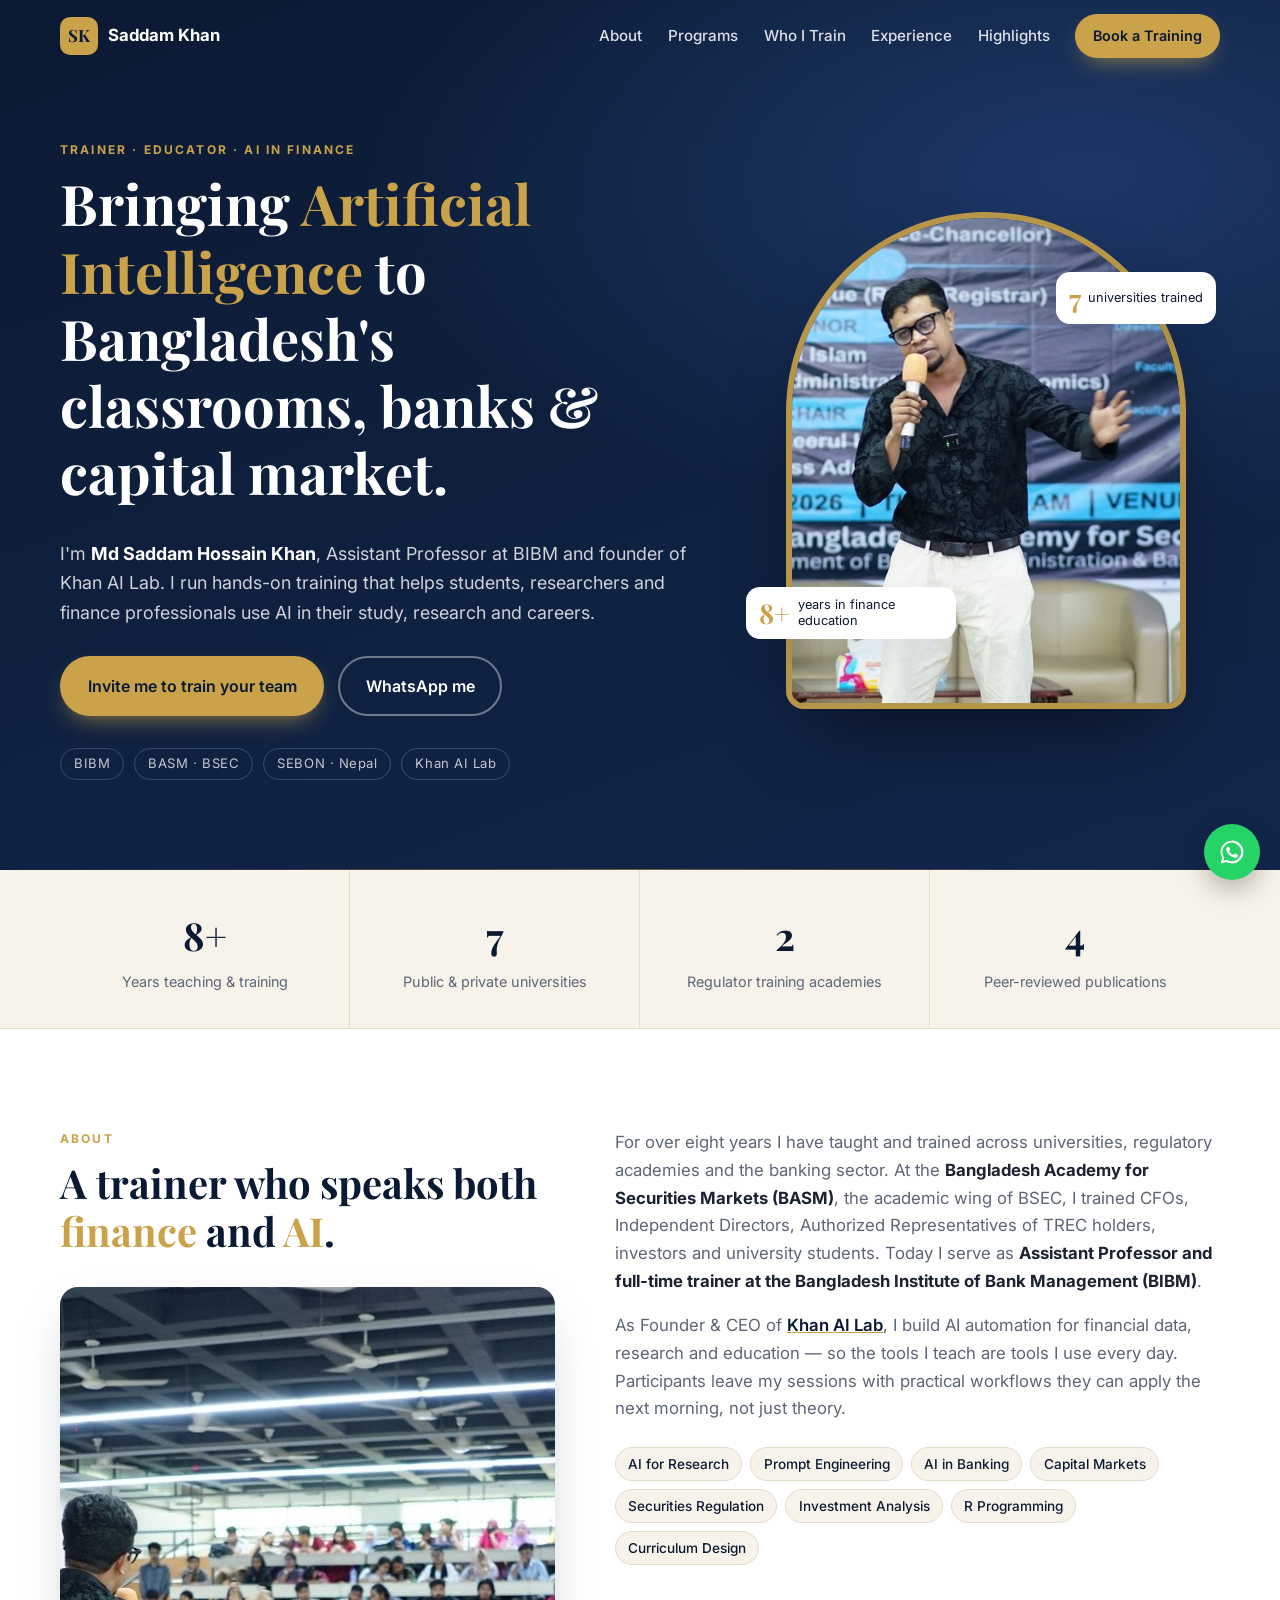
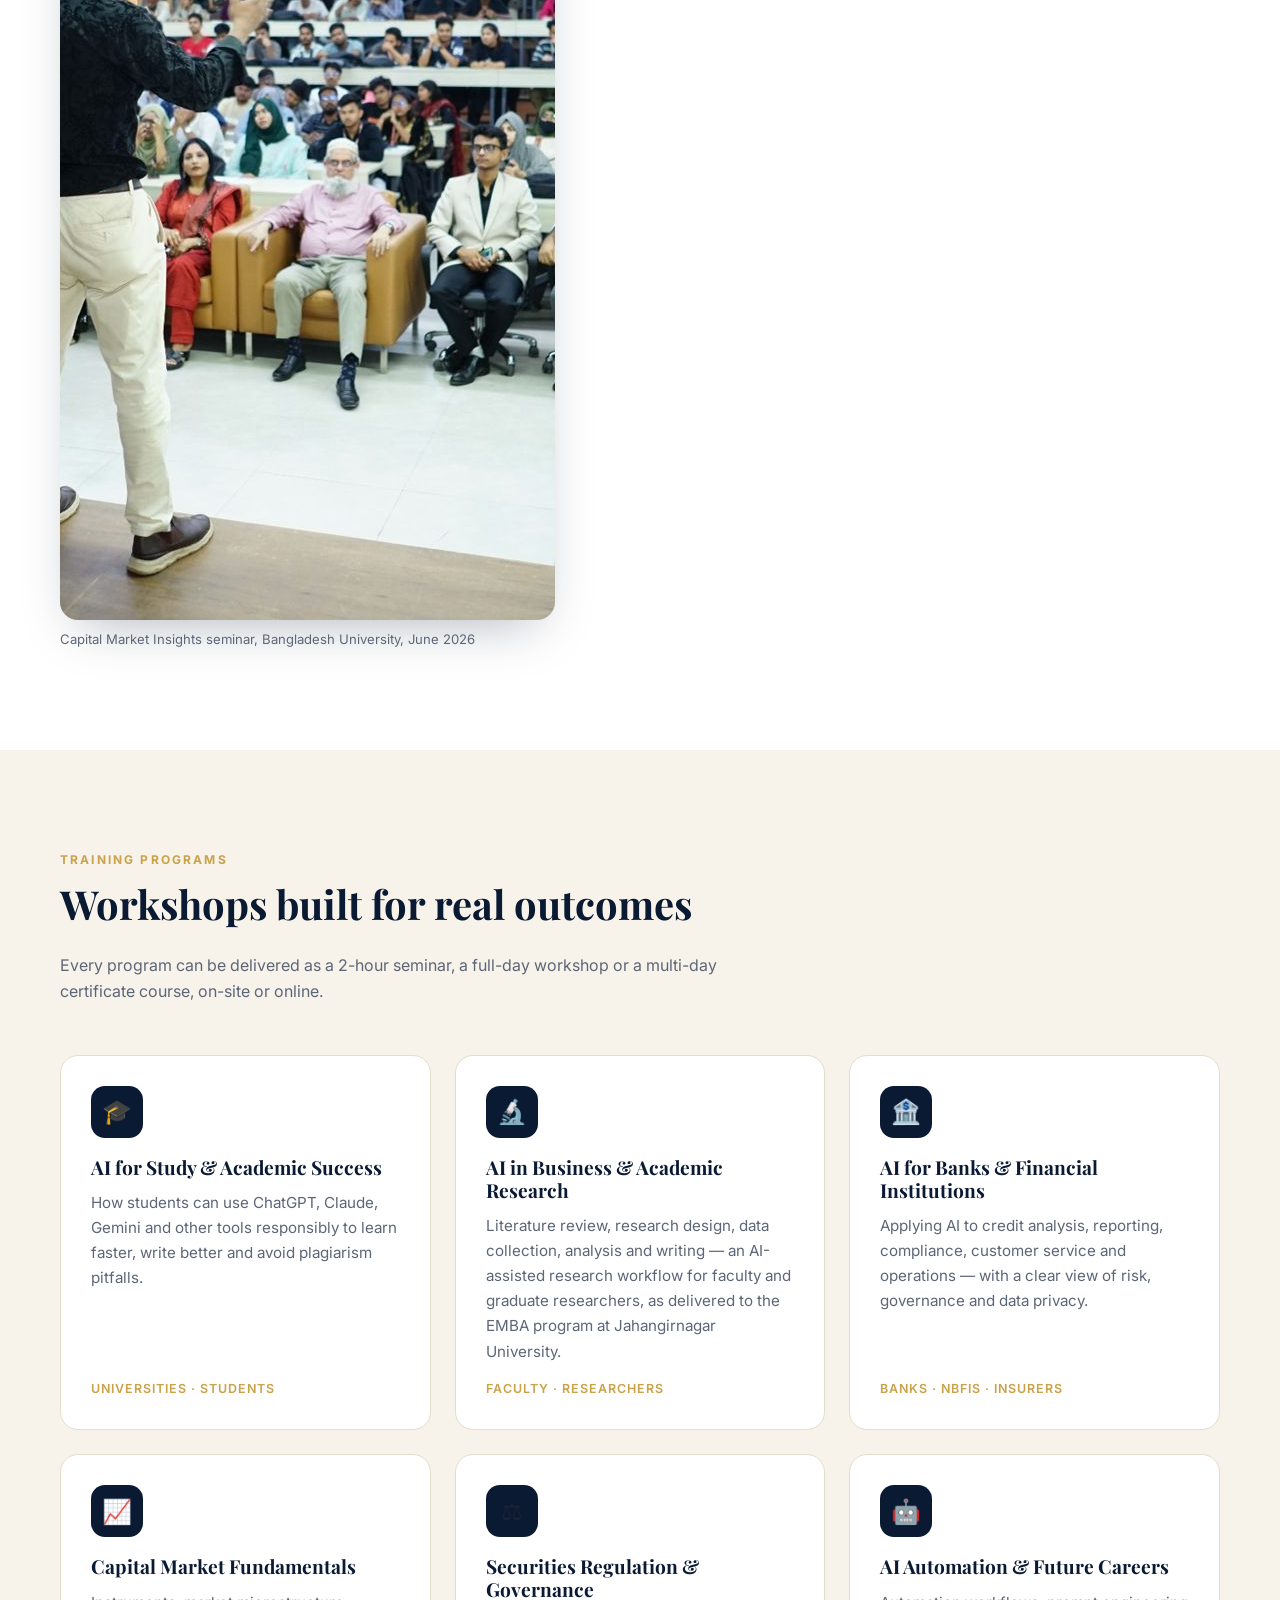
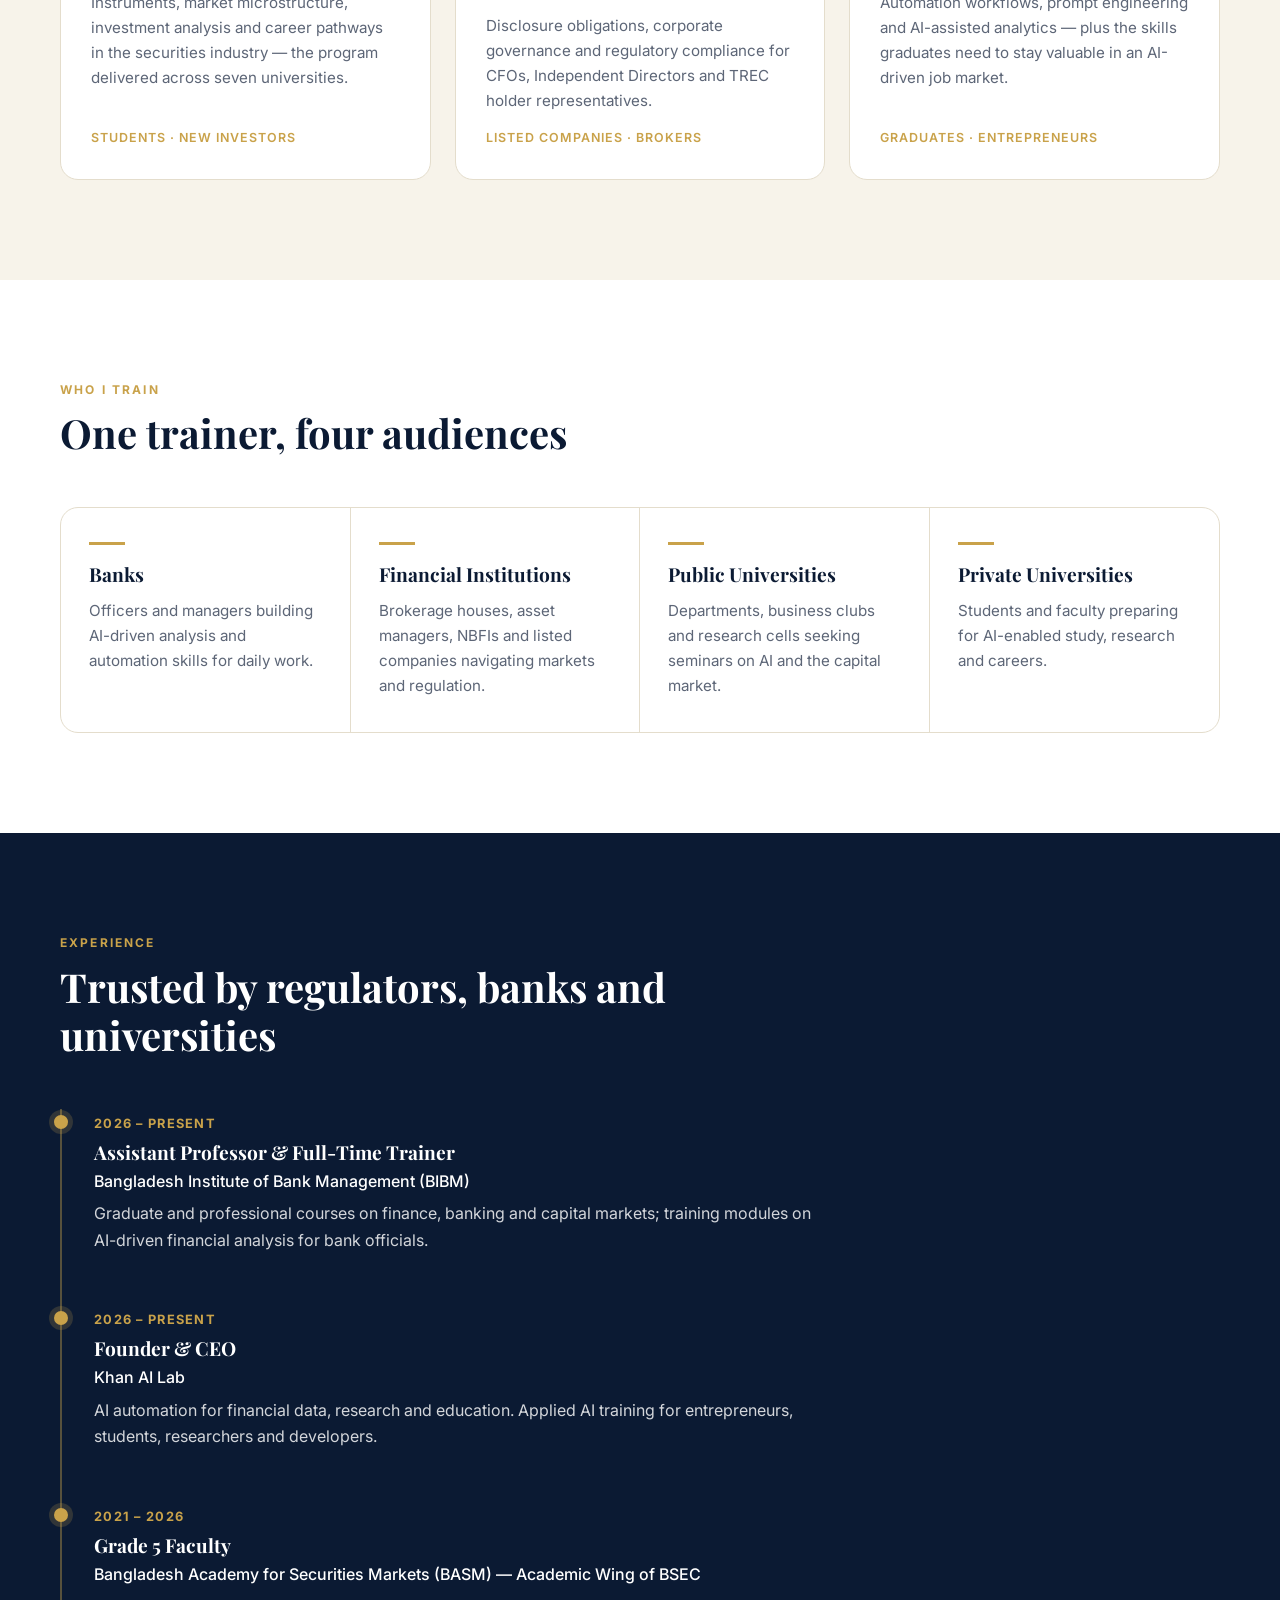
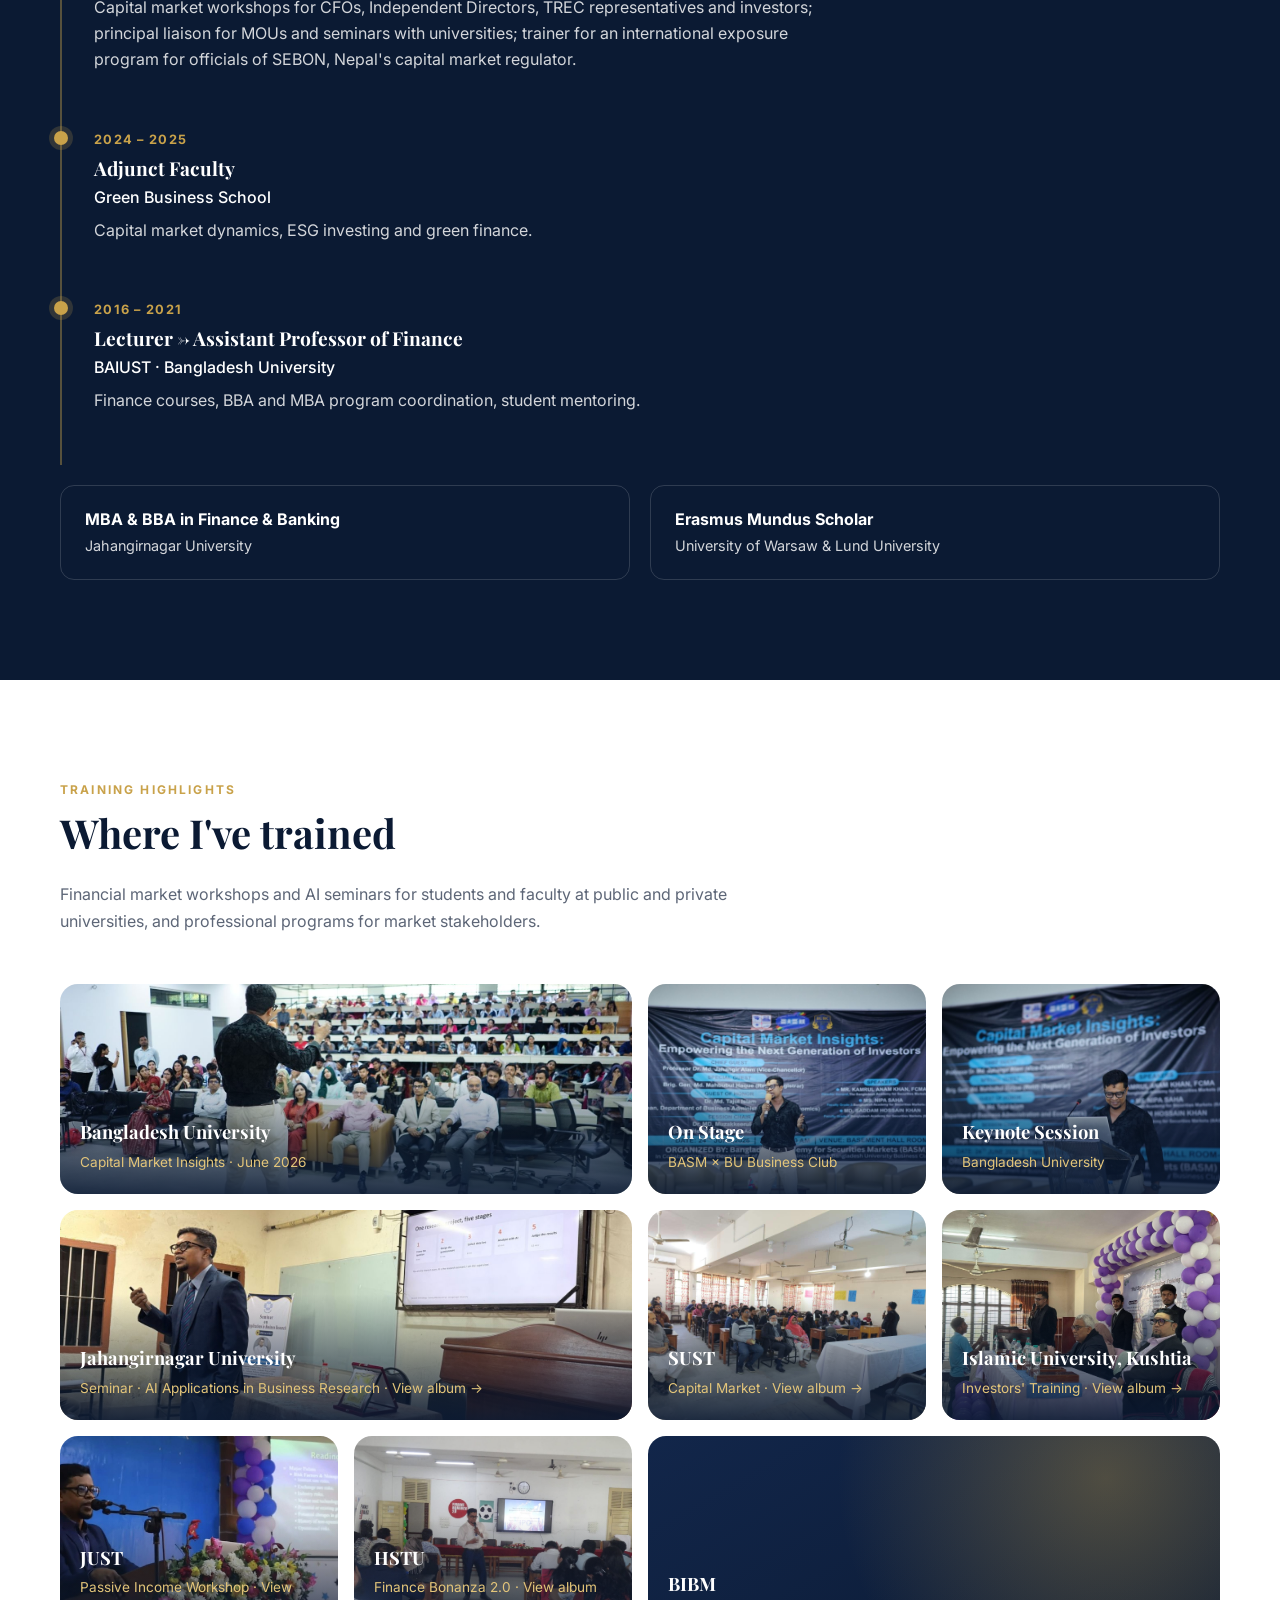
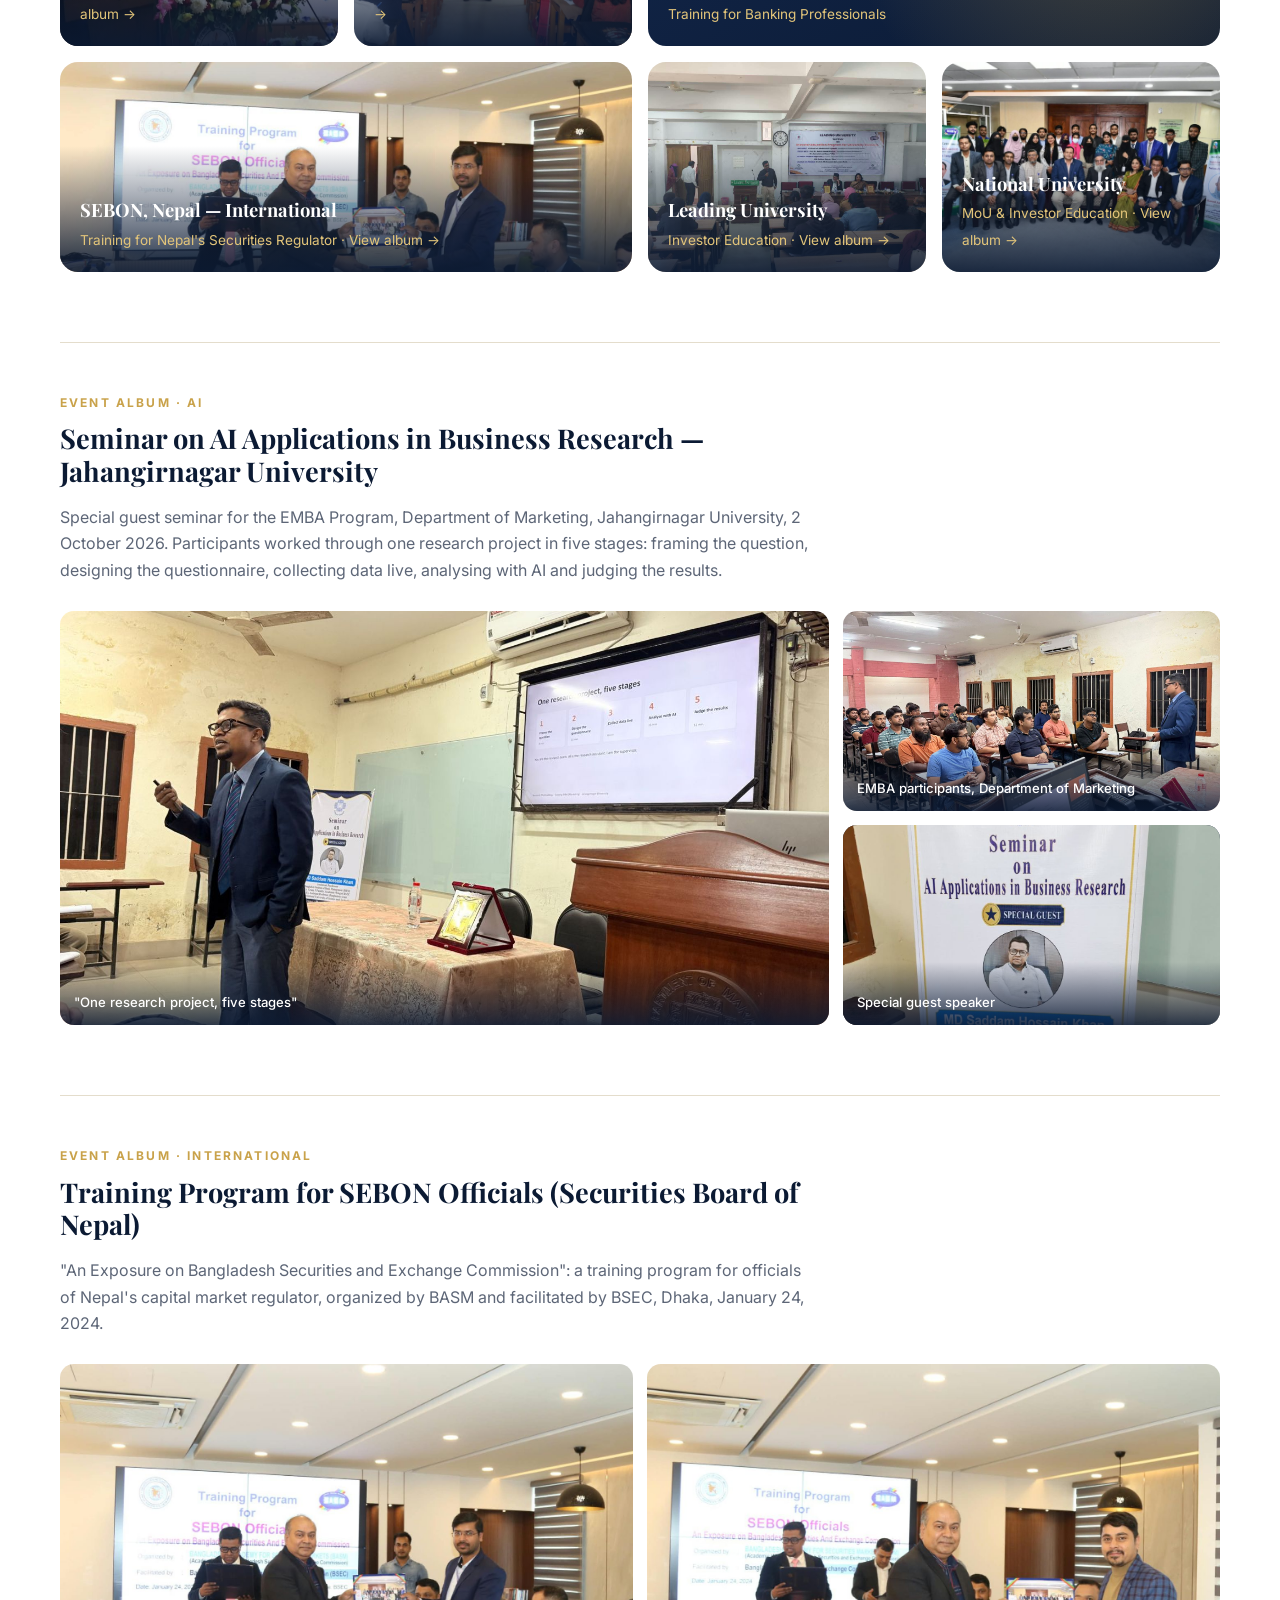
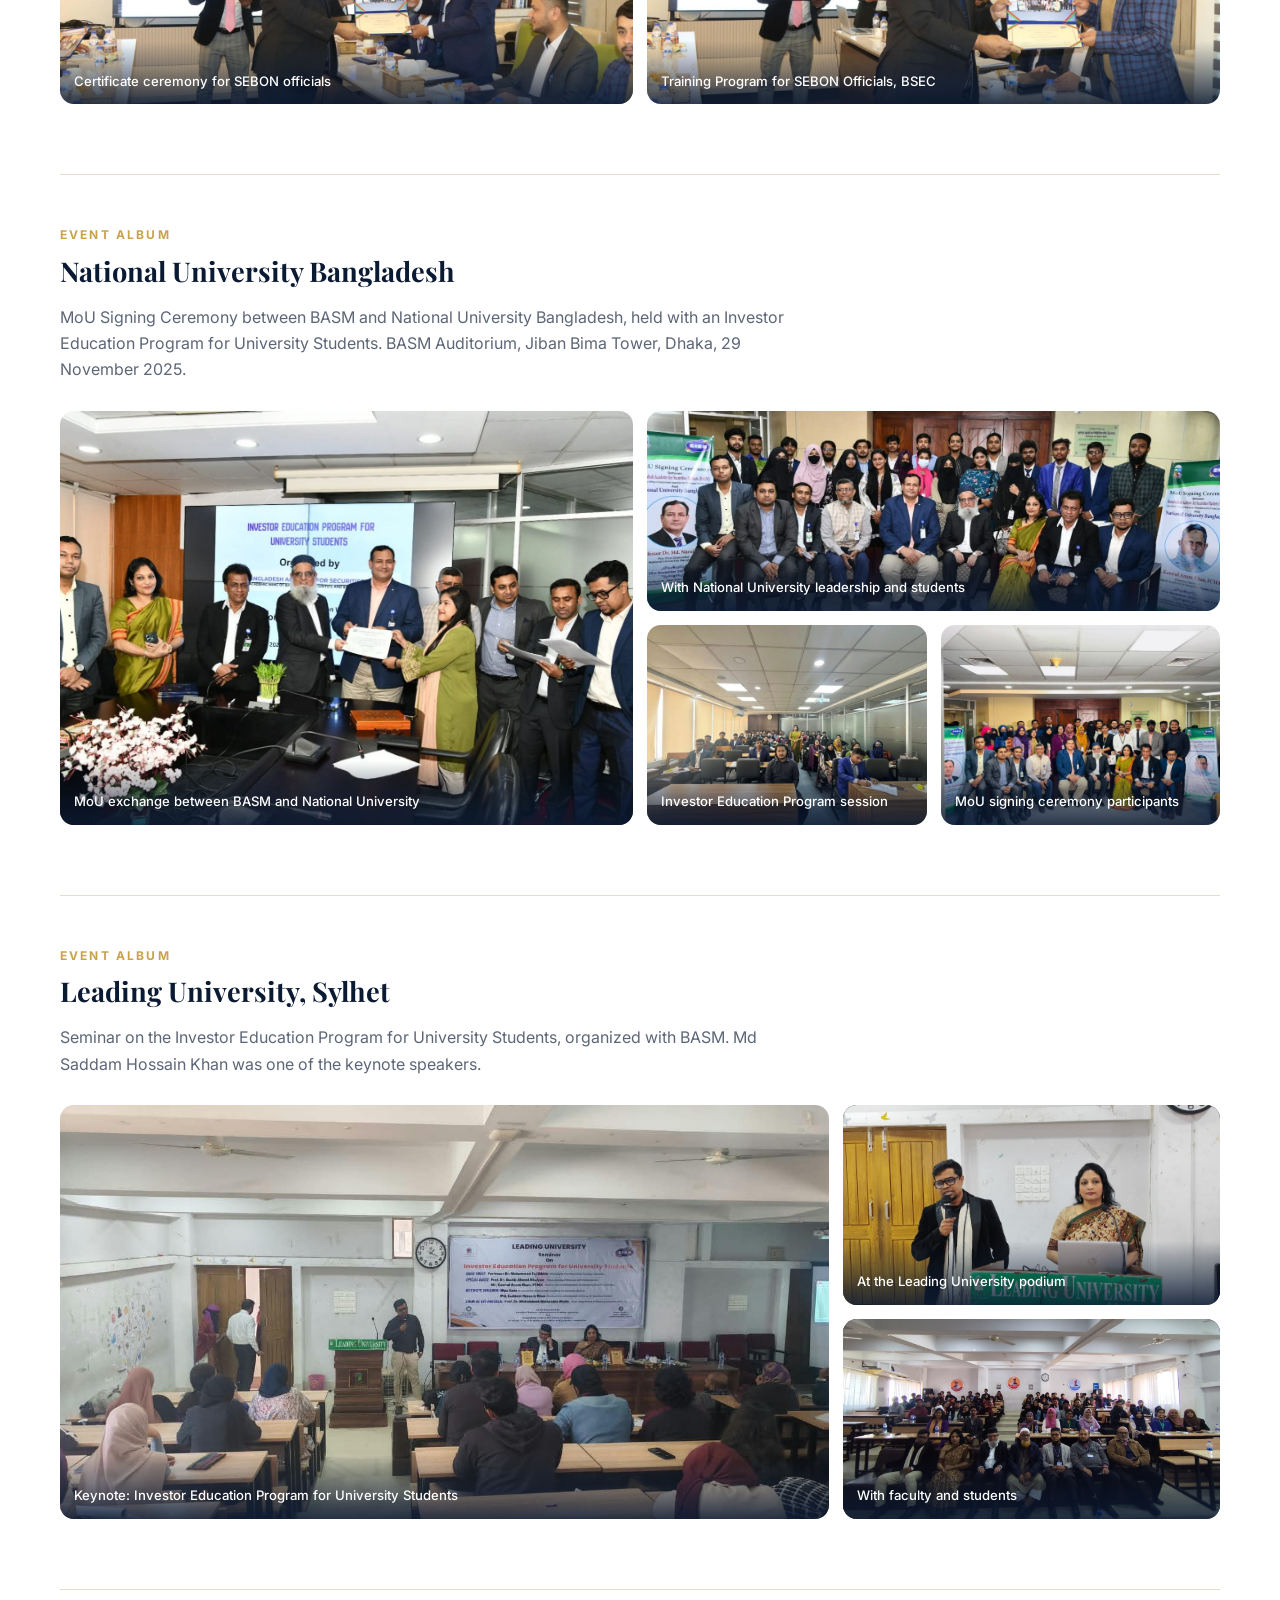
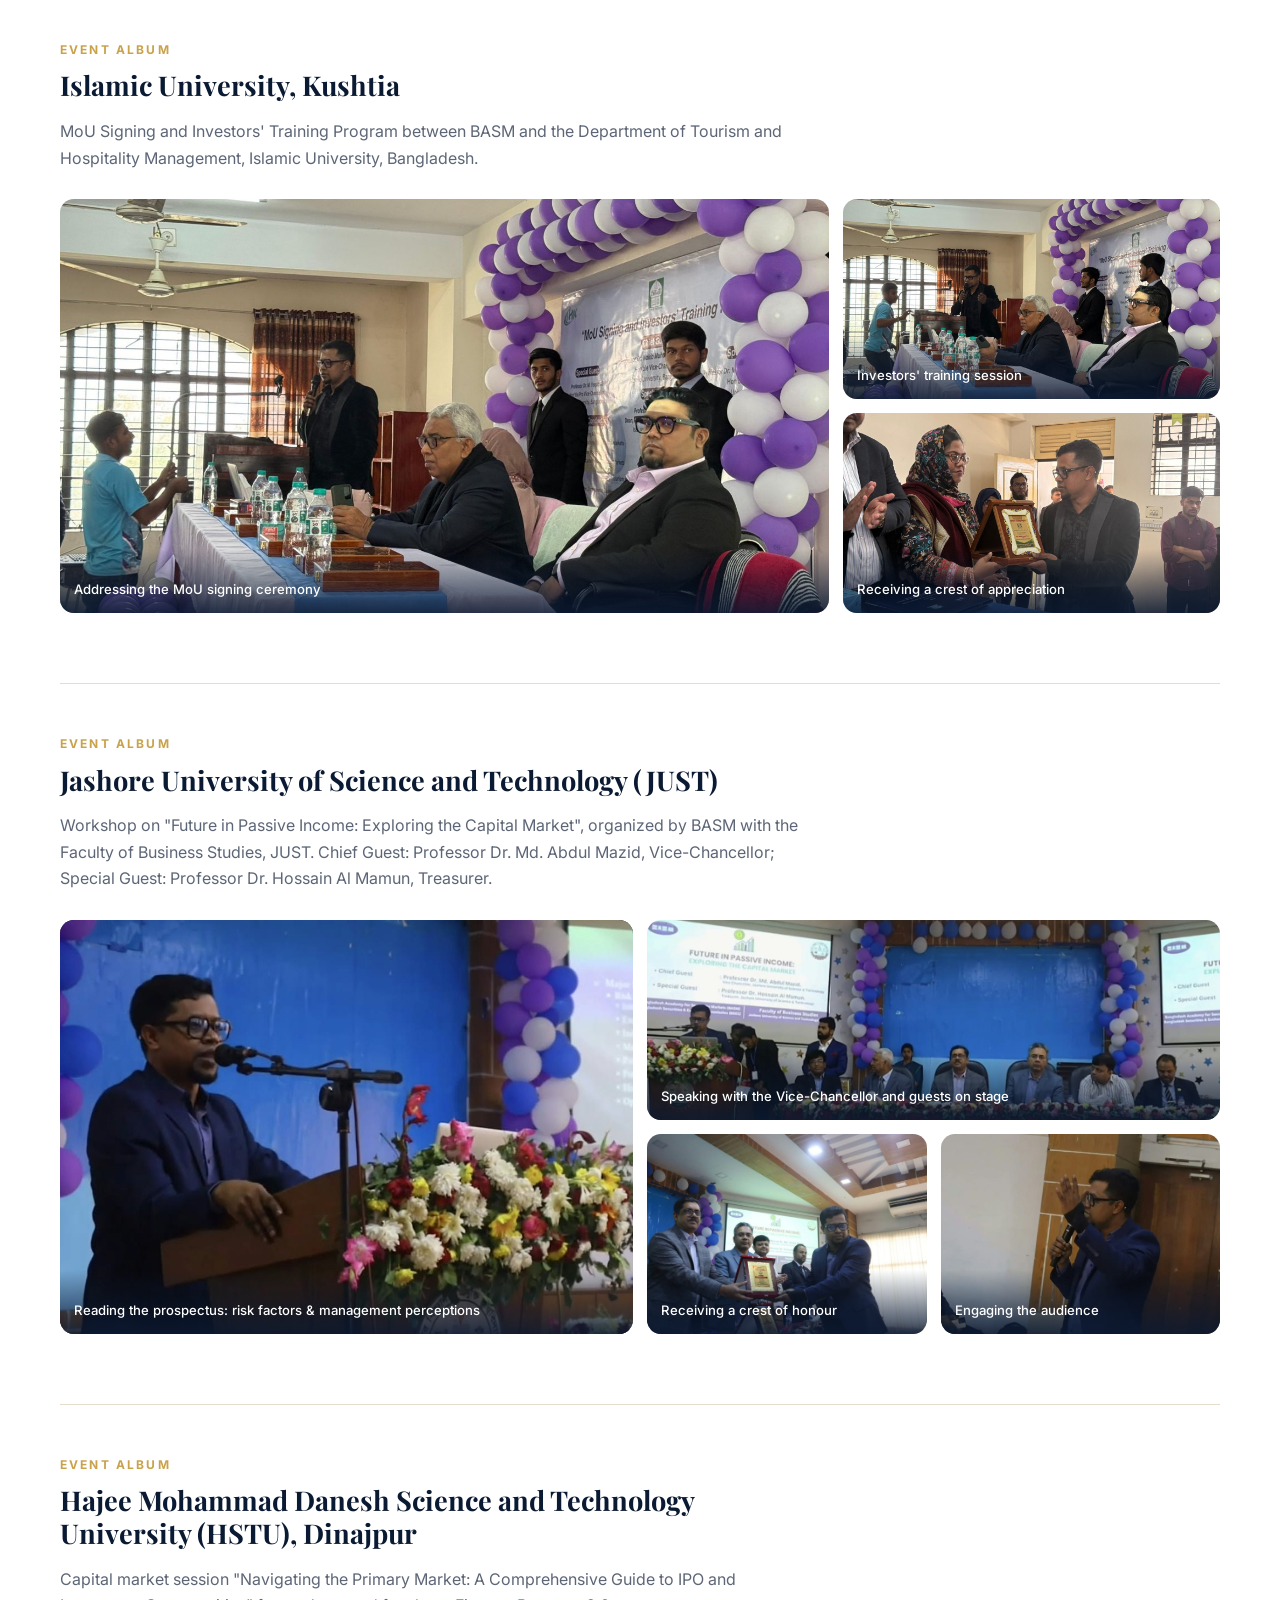
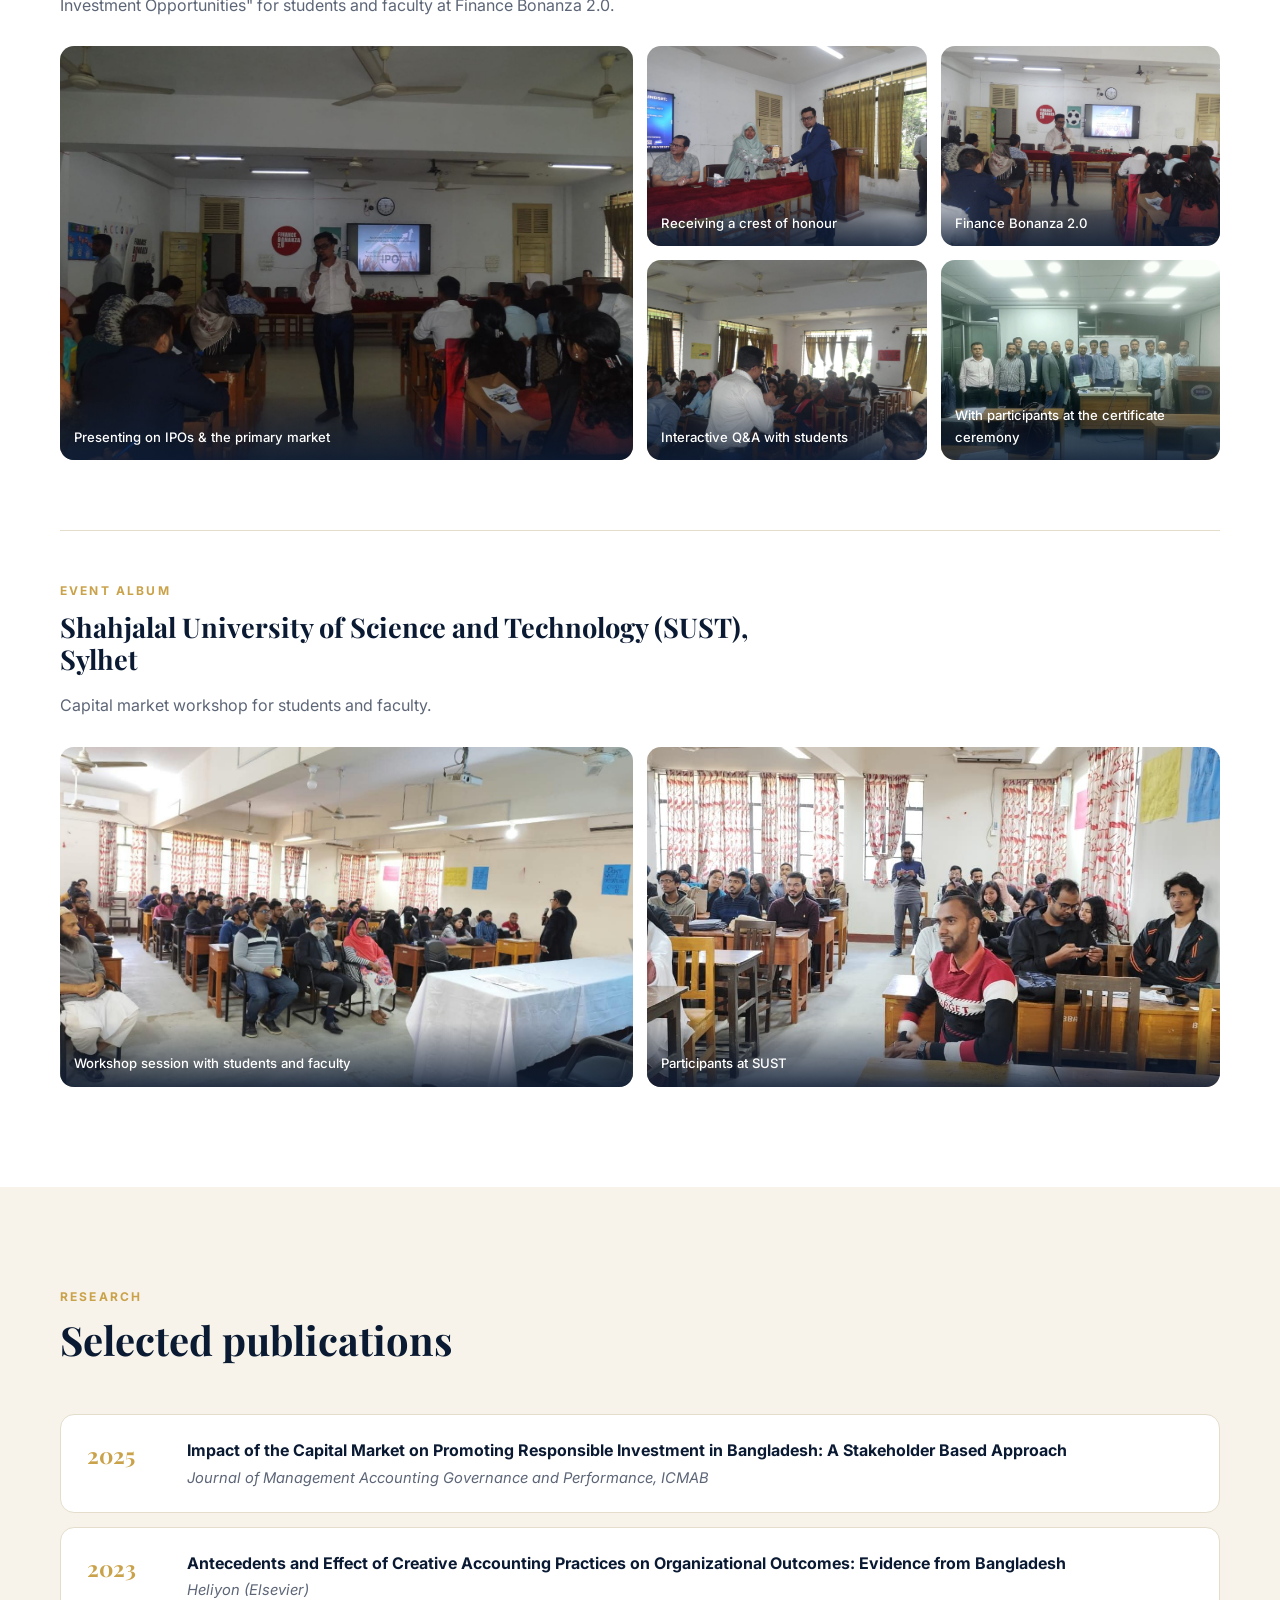
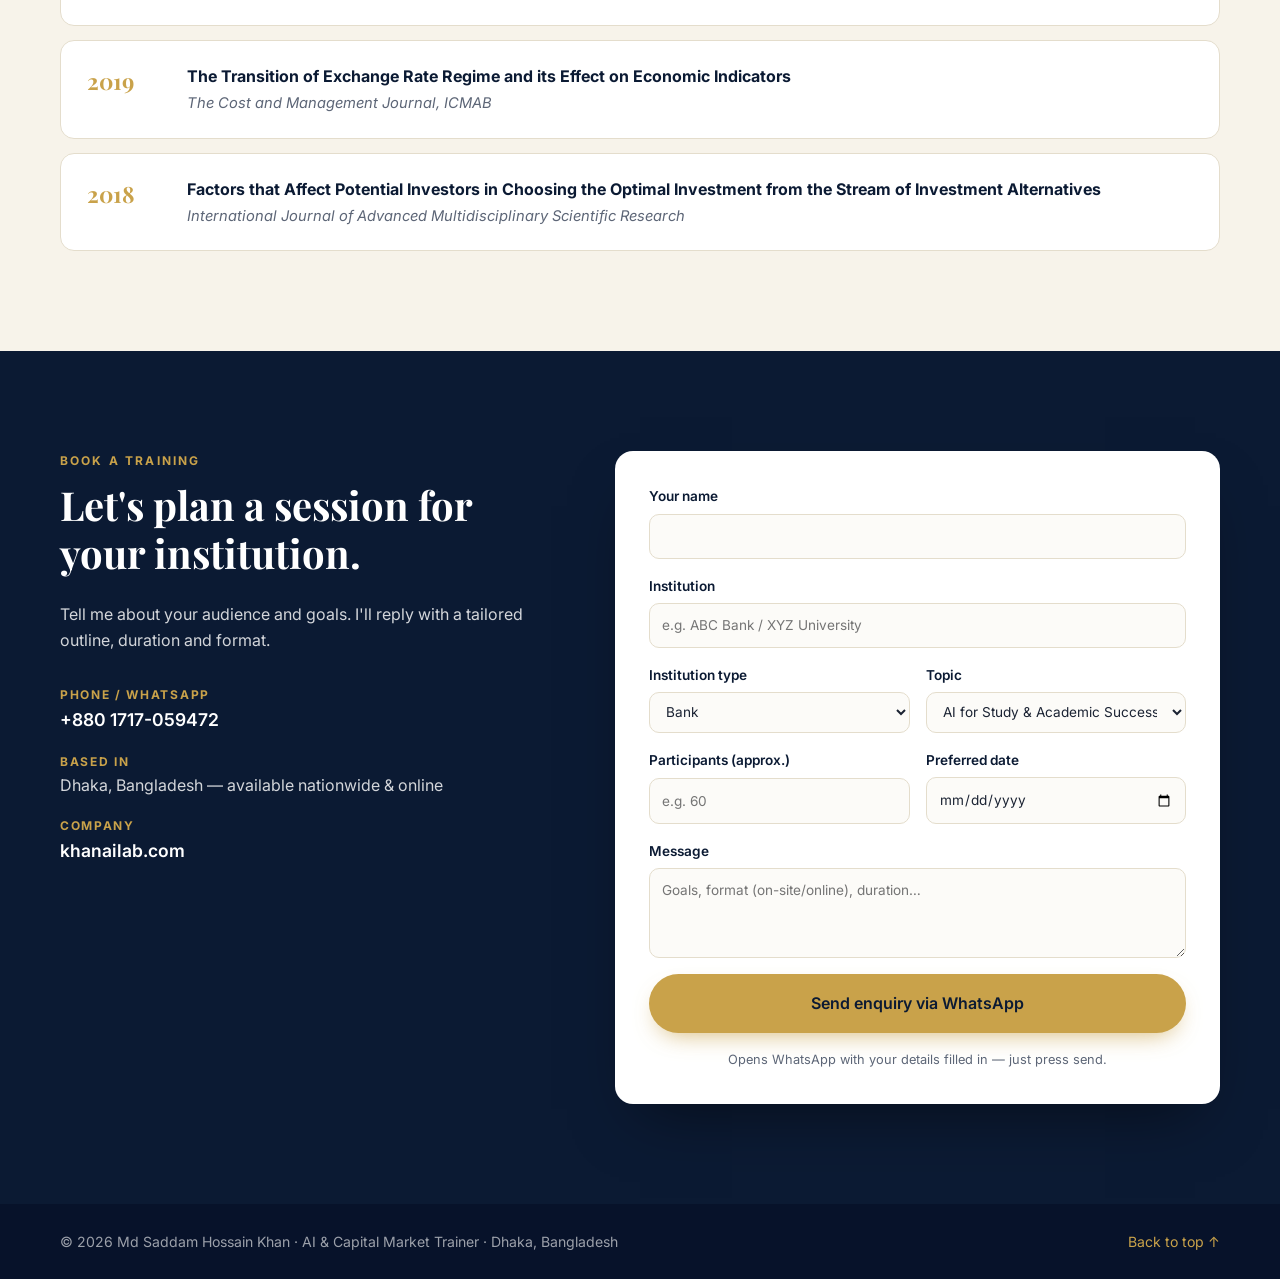
==== commit 12094377: "Add Leading University event album Co-Authored-By: Claude Opus 5.5 <noreply@anthropic.com> Claude-Se" ====
--- a/index.html
+++ b/index.html
@@ -227,7 +227,7 @@
         <figure class="tile" data-img="assets/img/gallery/hstu-finance-bonanza.jpg"><a class="tile__link" href="#hstu" aria-label="View HSTU photo album"></a><figcaption><strong>HSTU</strong><span>Finance Bonanza 2.0 · View album →</span></figcaption></figure>
         <figure class="tile tile--wide" data-img=""><figcaption><strong>BIBM</strong><span>Training for Banking Professionals</span></figcaption></figure>
         <figure class="tile tile--wide" data-img="assets/img/gallery/sebon-certificate-1.jpg"><a class="tile__link" href="#sebon" aria-label="View SEBON photo album"></a><figcaption><strong>SEBON, Nepal — International</strong><span>Training for Nepal's Securities Regulator · View album →</span></figcaption></figure>
-        <figure class="tile" data-img=""><figcaption><strong>Leading University</strong><span>Capital Market Seminar</span></figcaption></figure>
+        <figure class="tile" data-img="assets/img/gallery/lu-seminar.jpg"><a class="tile__link" href="#lu" aria-label="View Leading University photo album"></a><figcaption><strong>Leading University</strong><span>Investor Education · View album →</span></figcaption></figure>
         <figure class="tile" data-img="assets/img/gallery/nu-group.jpg"><a class="tile__link" href="#nu" aria-label="View National University photo album"></a><figcaption><strong>National University</strong><span>MoU &amp; Investor Education · View album →</span></figcaption></figure>
       </div>
 
@@ -270,6 +270,20 @@
           <figure class="album__item album__item--wide"><img src="assets/img/gallery/nu-group.jpg" alt="Group photo of BASM officials, National University leaders and students" loading="lazy" width="1400" height="933"><figcaption>With National University leadership and students</figcaption></figure>
           <figure class="album__item"><img src="assets/img/gallery/nu-investor-education-class.jpg" alt="University students at the Investor Education Program, BASM" loading="lazy" width="1400" height="1050"><figcaption>Investor Education Program session</figcaption></figure>
           <figure class="album__item"><img src="assets/img/gallery/nu-group-2.jpg" alt="Participants of the MoU signing ceremony with National University Bangladesh" loading="lazy" width="1280" height="960"><figcaption>MoU signing ceremony participants</figcaption></figure>
+        </div>
+      </div>
+
+      <!-- Event album: Leading University -->
+      <div class="album" id="lu">
+        <div class="album__head reveal">
+          <p class="eyebrow">Event Album</p>
+          <h3>Leading University, Sylhet</h3>
+          <p>Seminar on the Investor Education Program for University Students, organized with BASM. Md Saddam Hossain Khan was one of the keynote speakers.</p>
+        </div>
+        <div class="album__grid album__grid--3">
+          <figure class="album__item album__item--lead"><img src="assets/img/gallery/lu-seminar.jpg" alt="Md Saddam Hossain Khan delivering a keynote at the Investor Education Program seminar, Leading University" loading="lazy" width="1280" height="720"><figcaption>Keynote: Investor Education Program for University Students</figcaption></figure>
+          <figure class="album__item"><img style="object-position: center 55%" src="assets/img/gallery/lu-keynote.jpg" alt="Md Saddam Hossain Khan speaking at the Leading University podium" loading="lazy" width="960" height="1280"><figcaption>At the Leading University podium</figcaption></figure>
+          <figure class="album__item"><img style="object-position: center 80%" src="assets/img/gallery/lu-group.jpg" alt="Speakers, faculty and students at the Leading University seminar" loading="lazy" width="1280" height="961"><figcaption>With faculty and students</figcaption></figure>
         </div>
       </div>
 
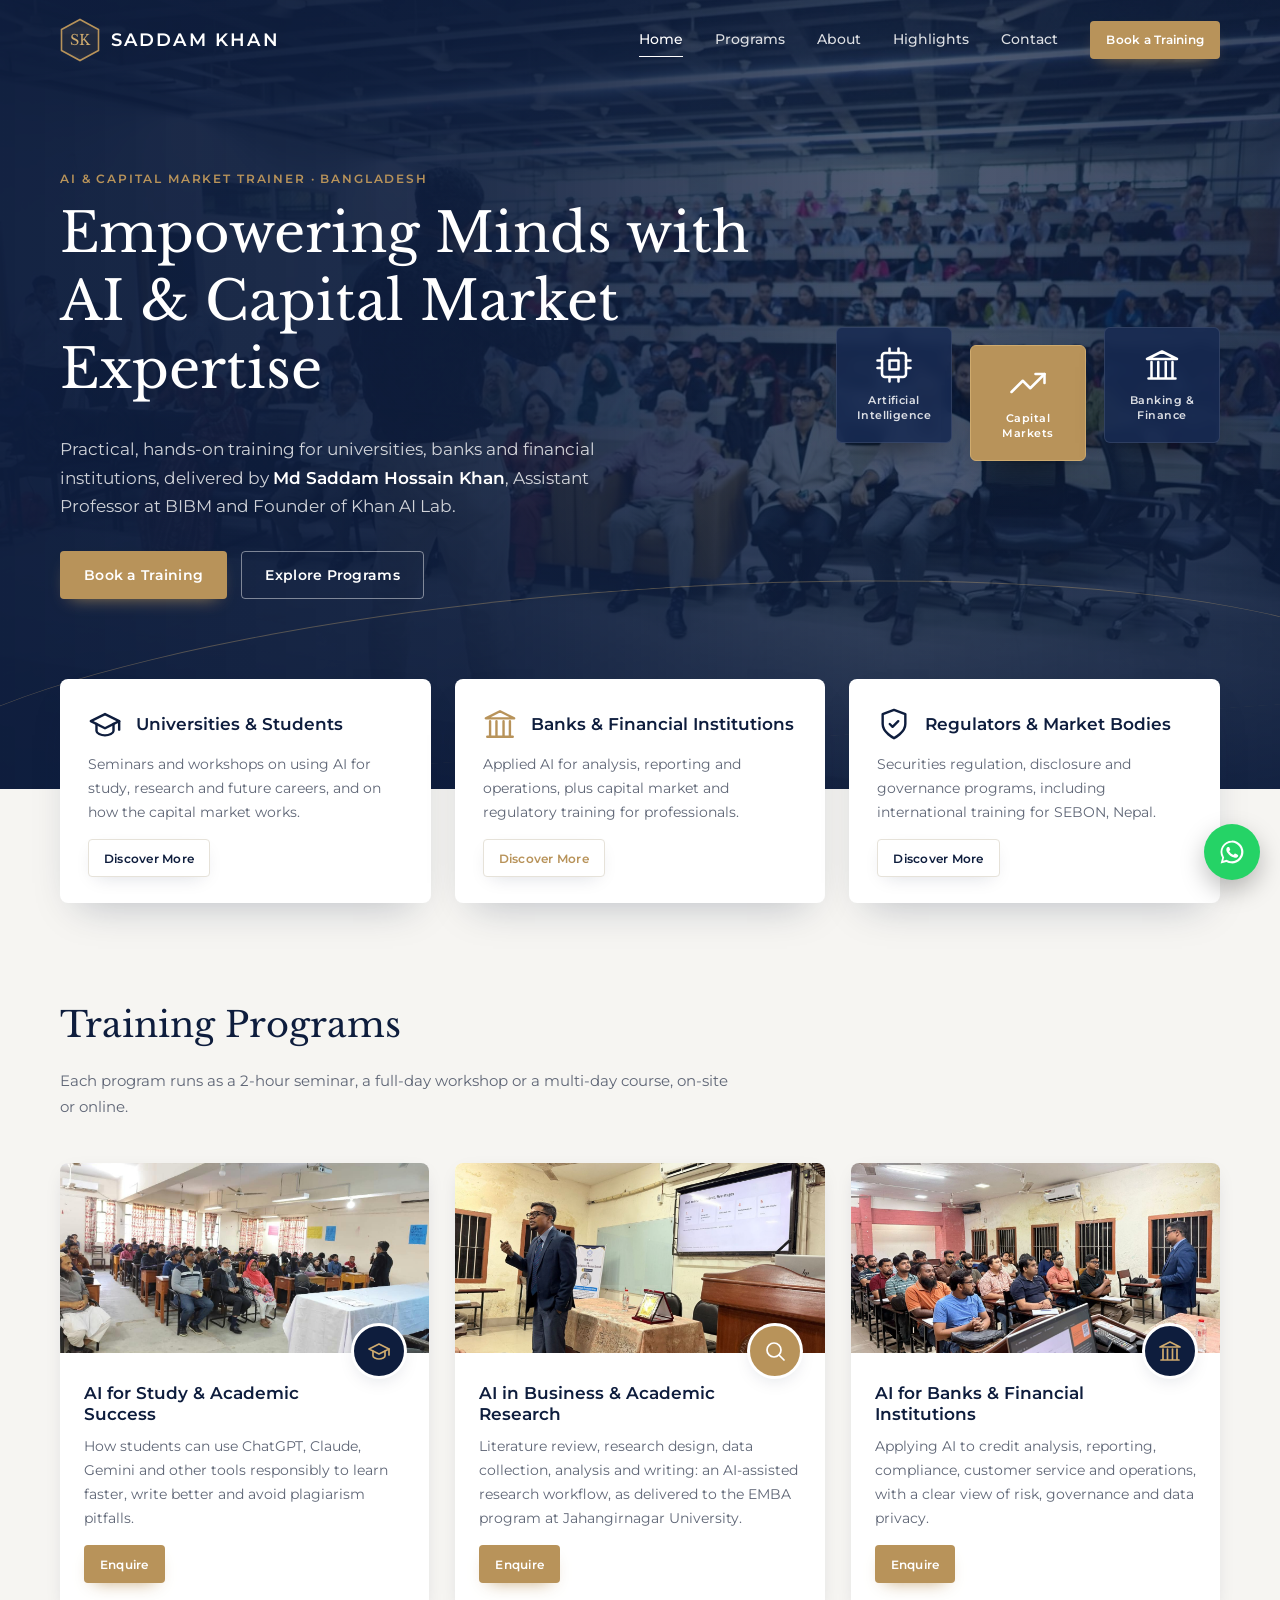
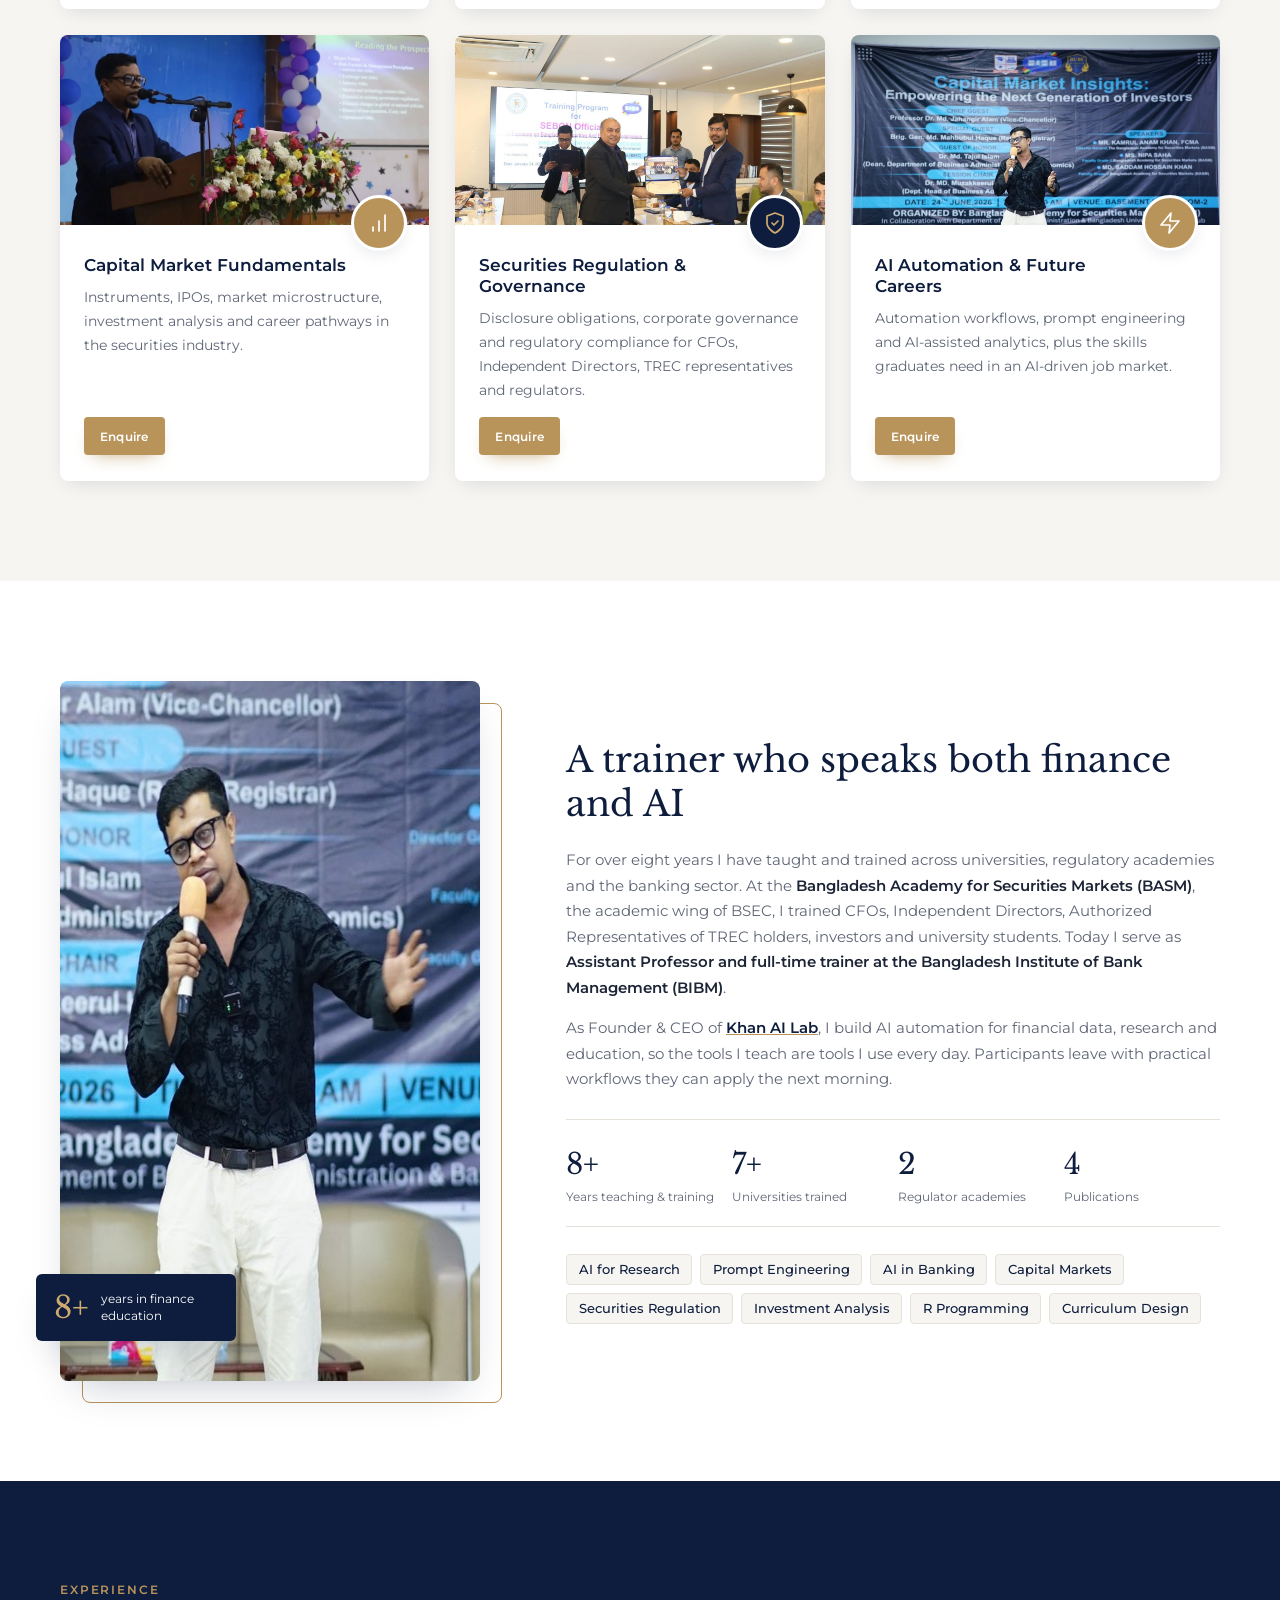
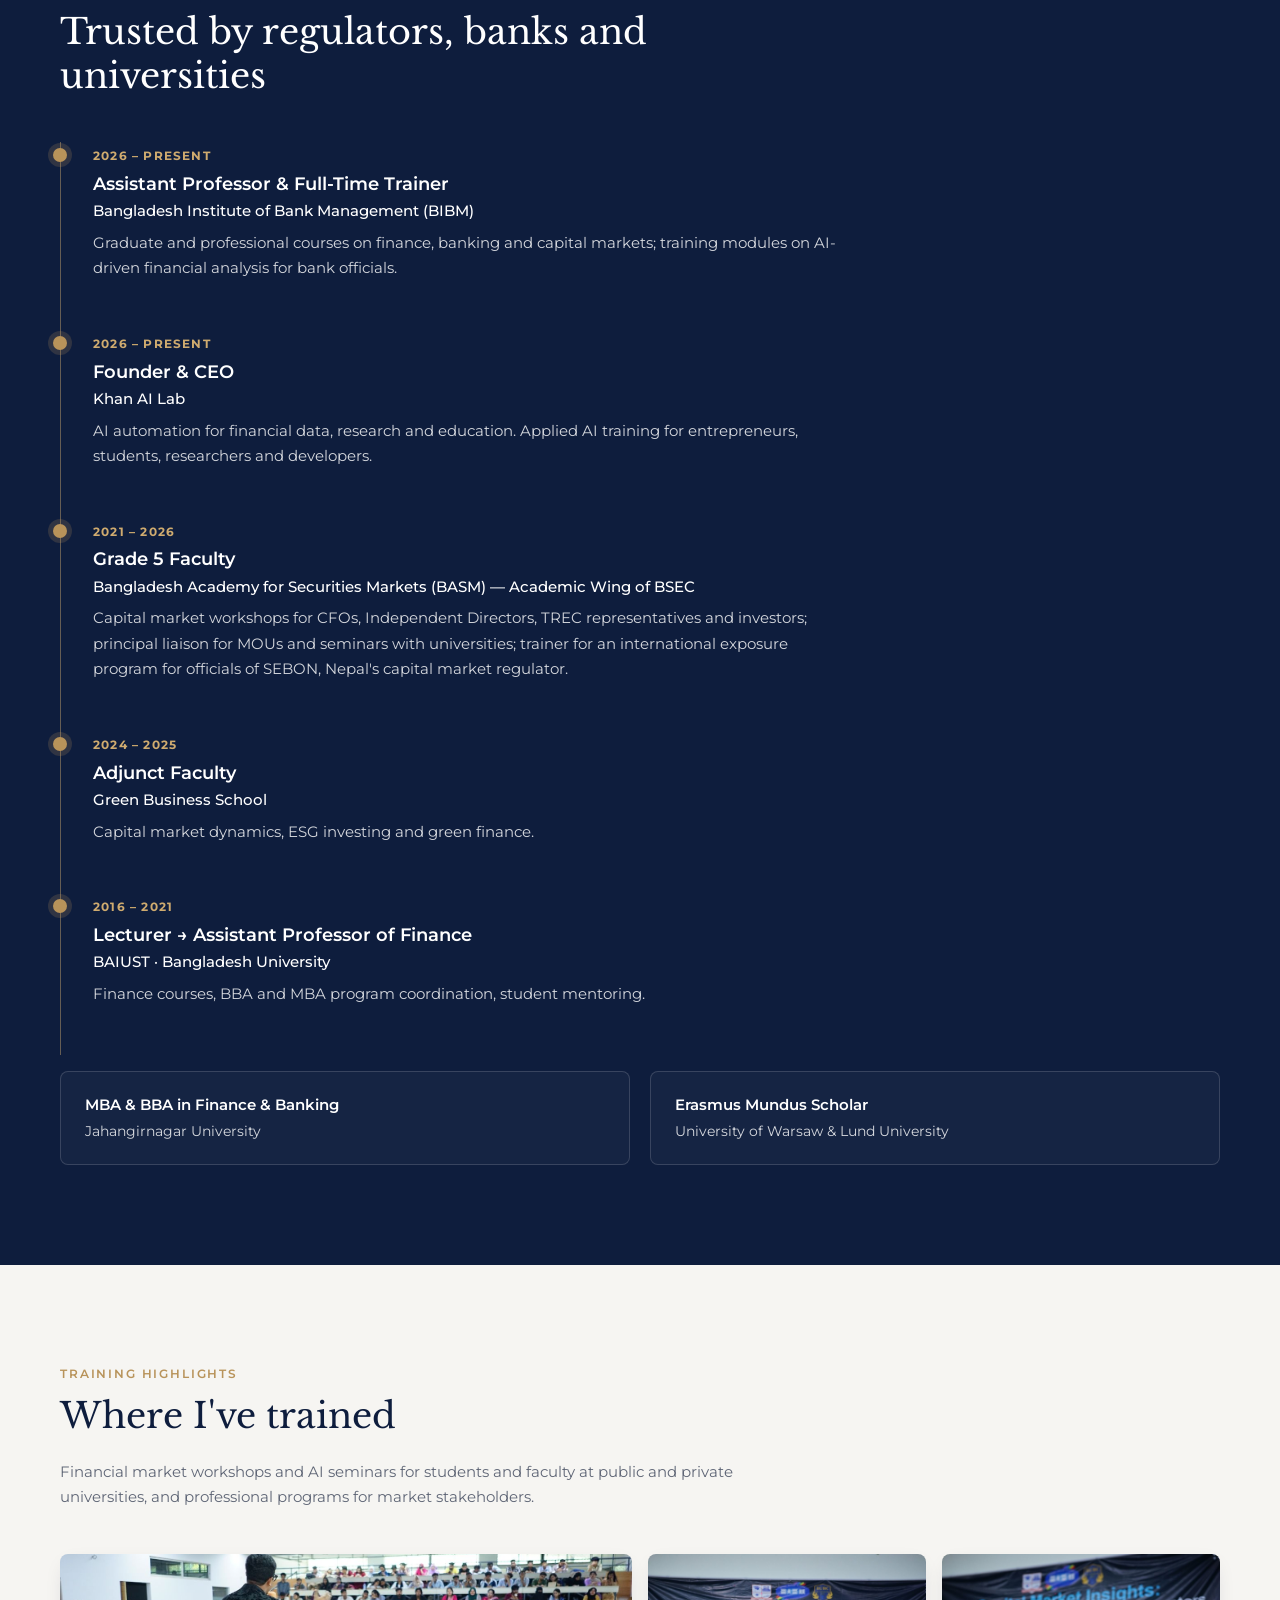
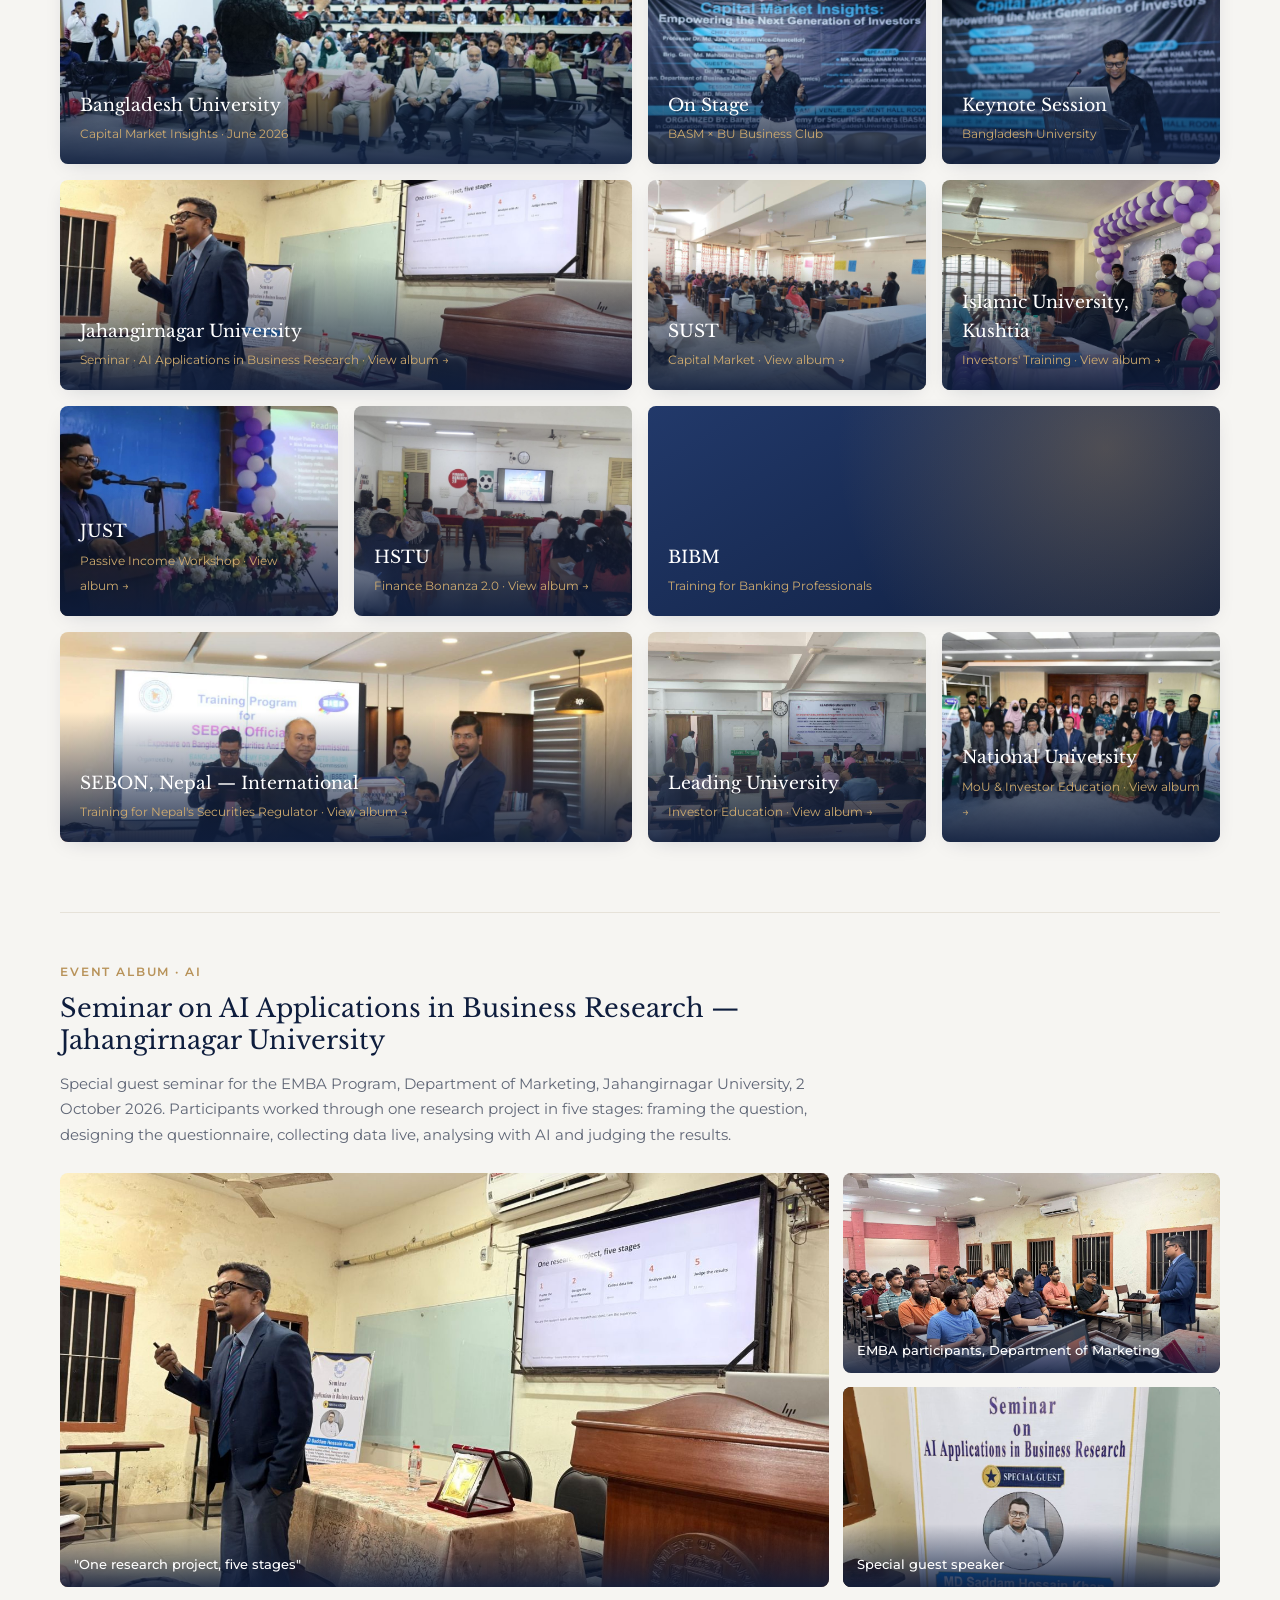
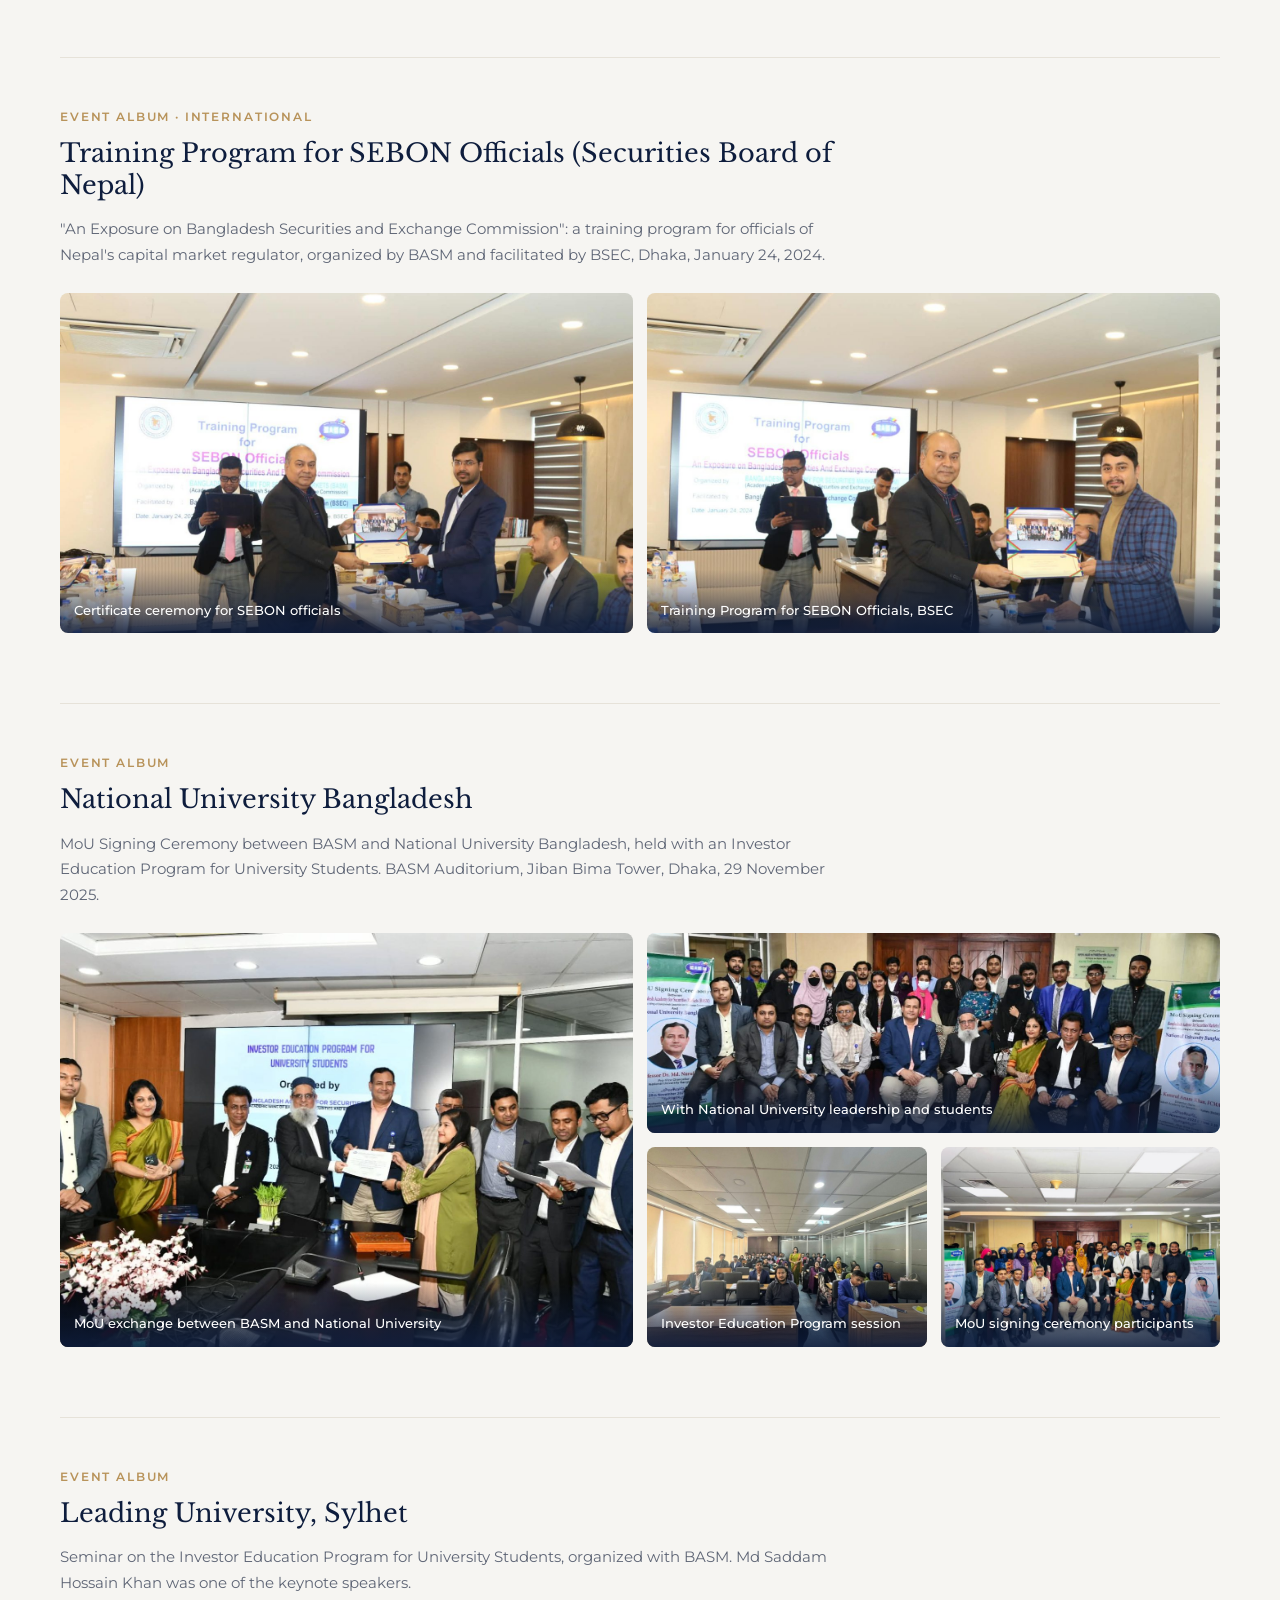
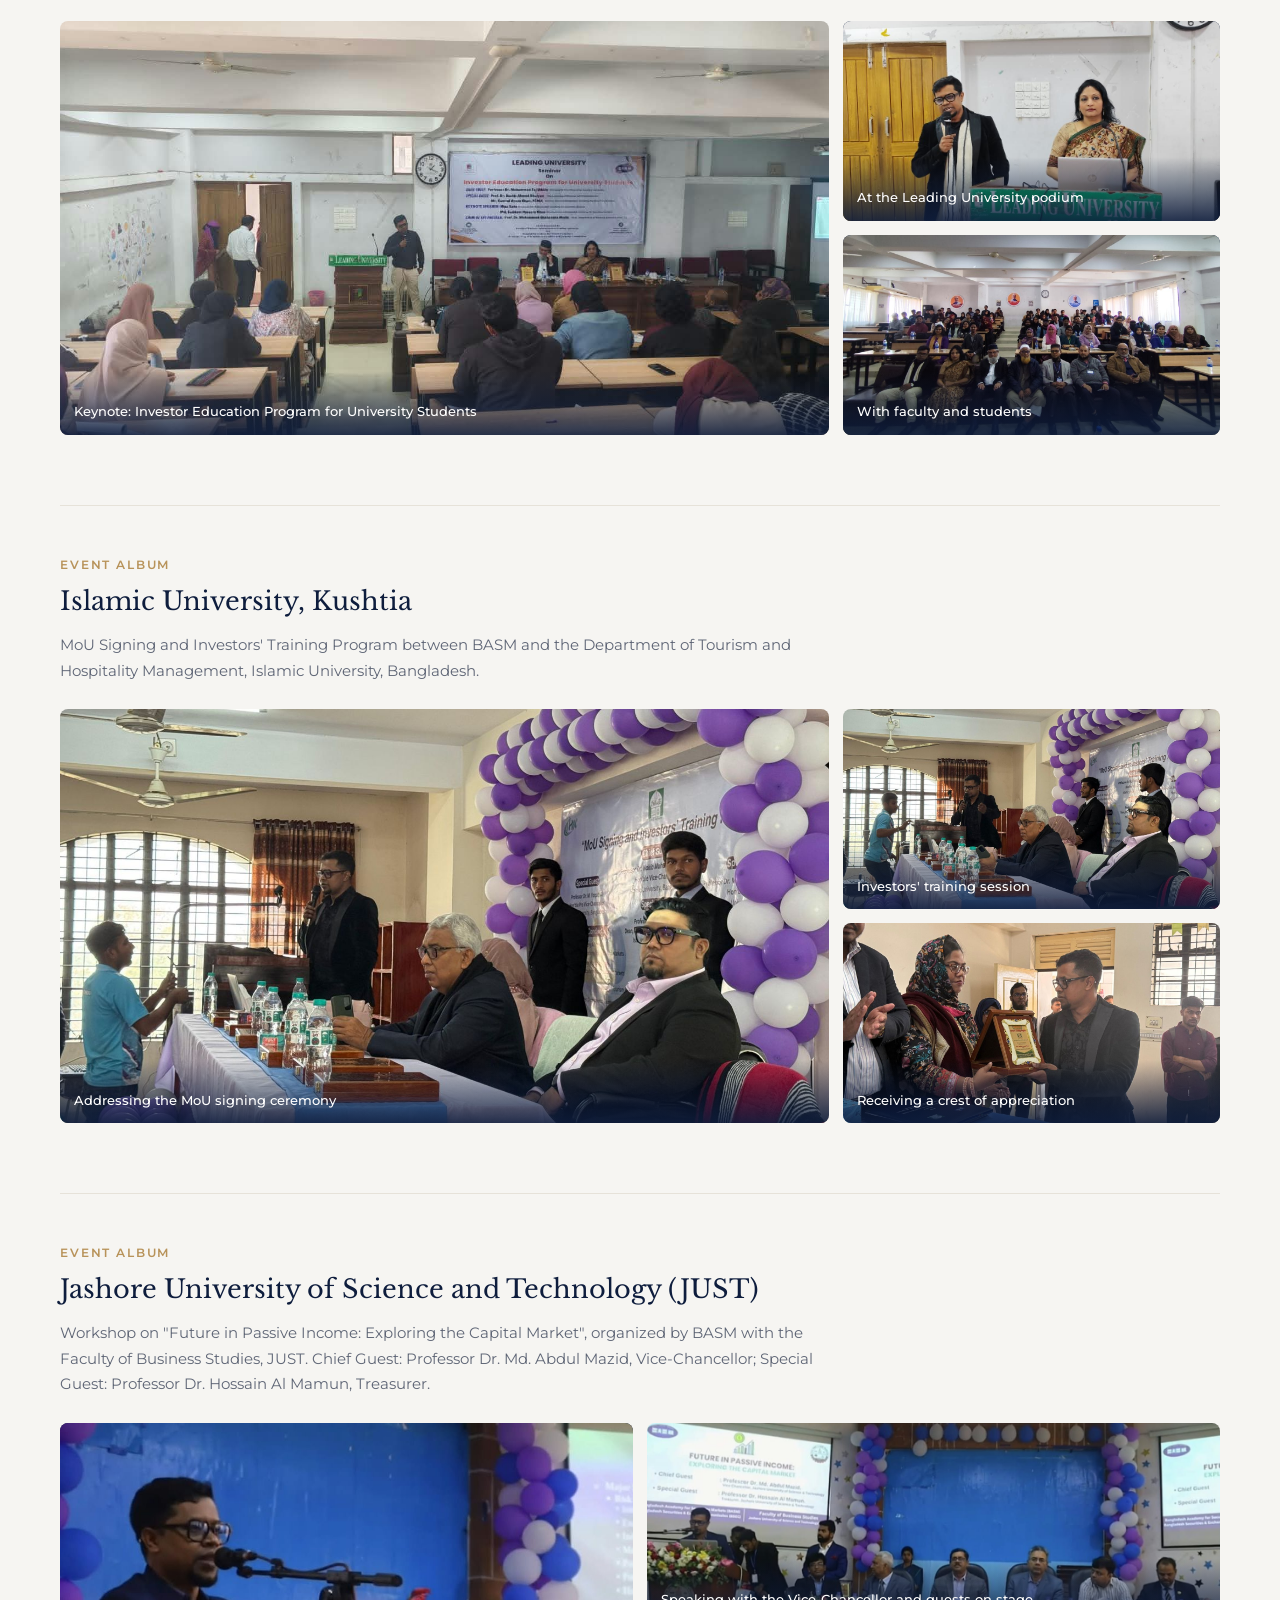
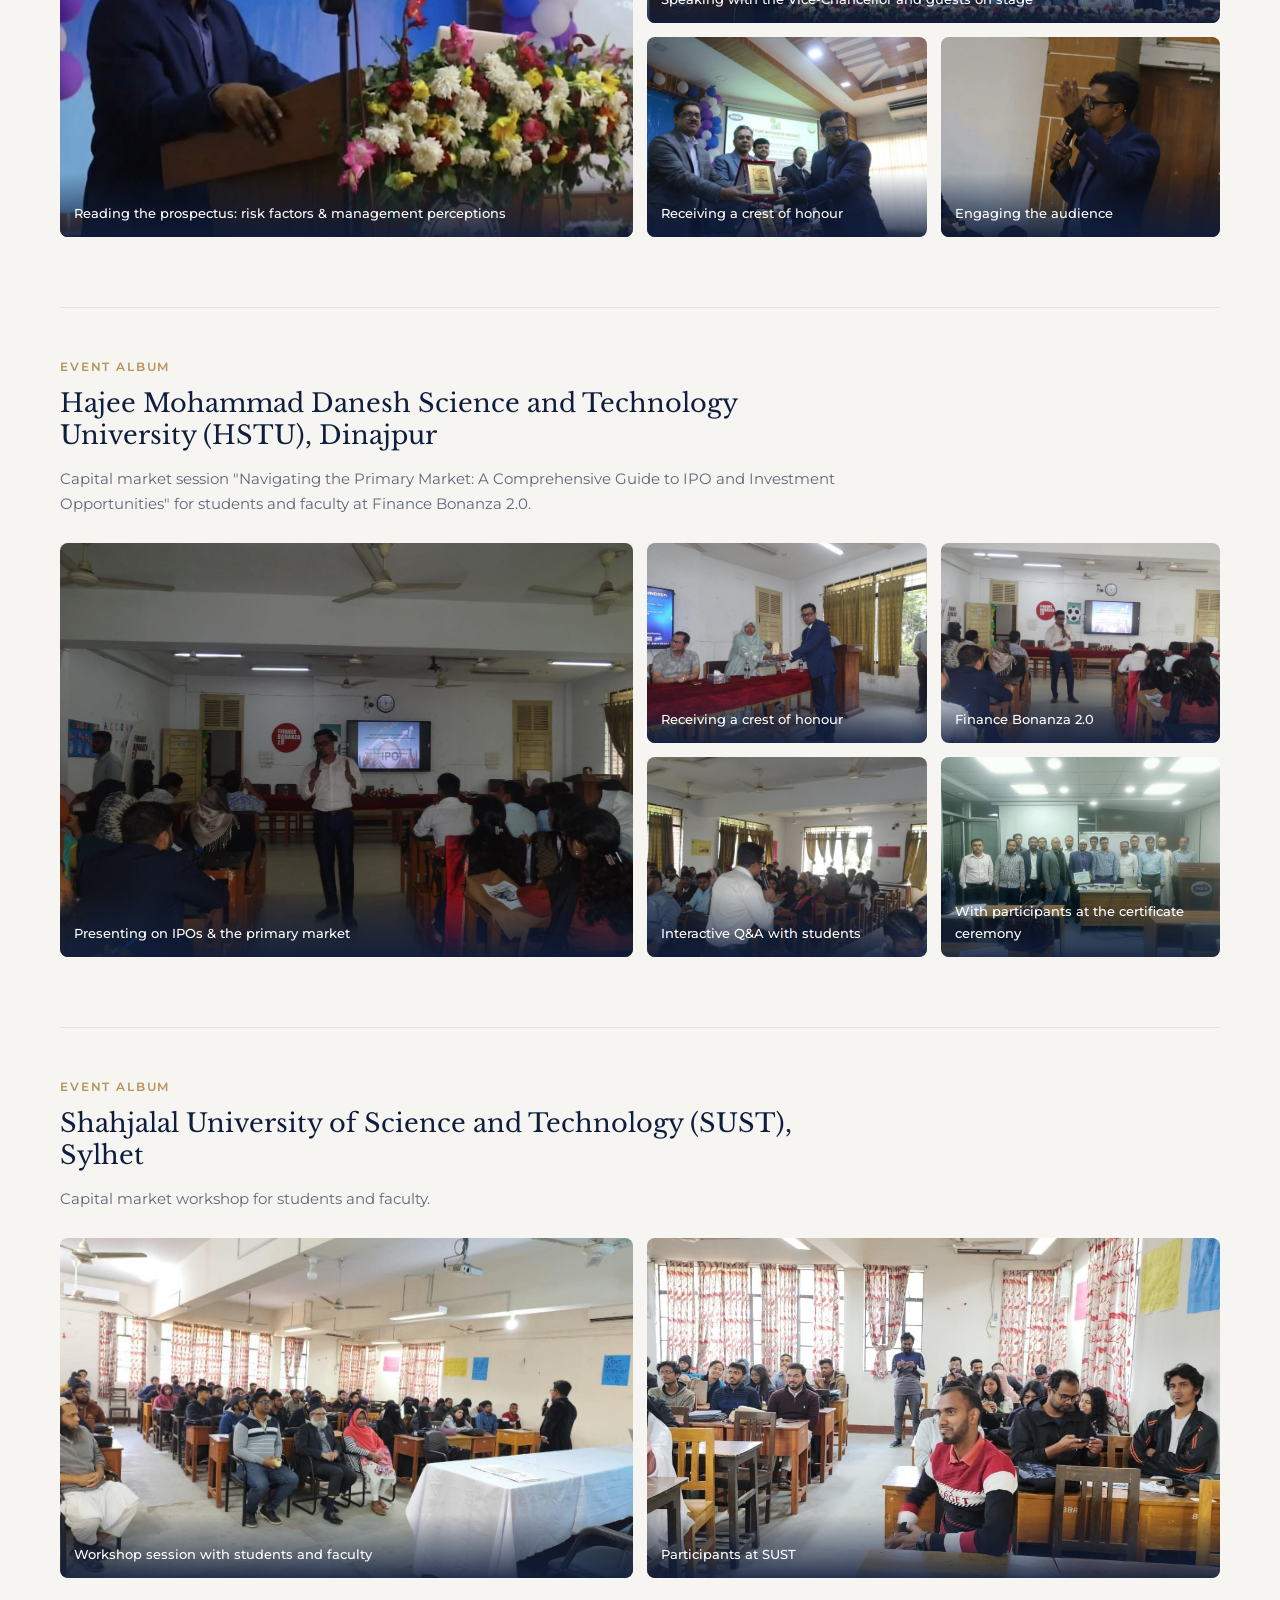
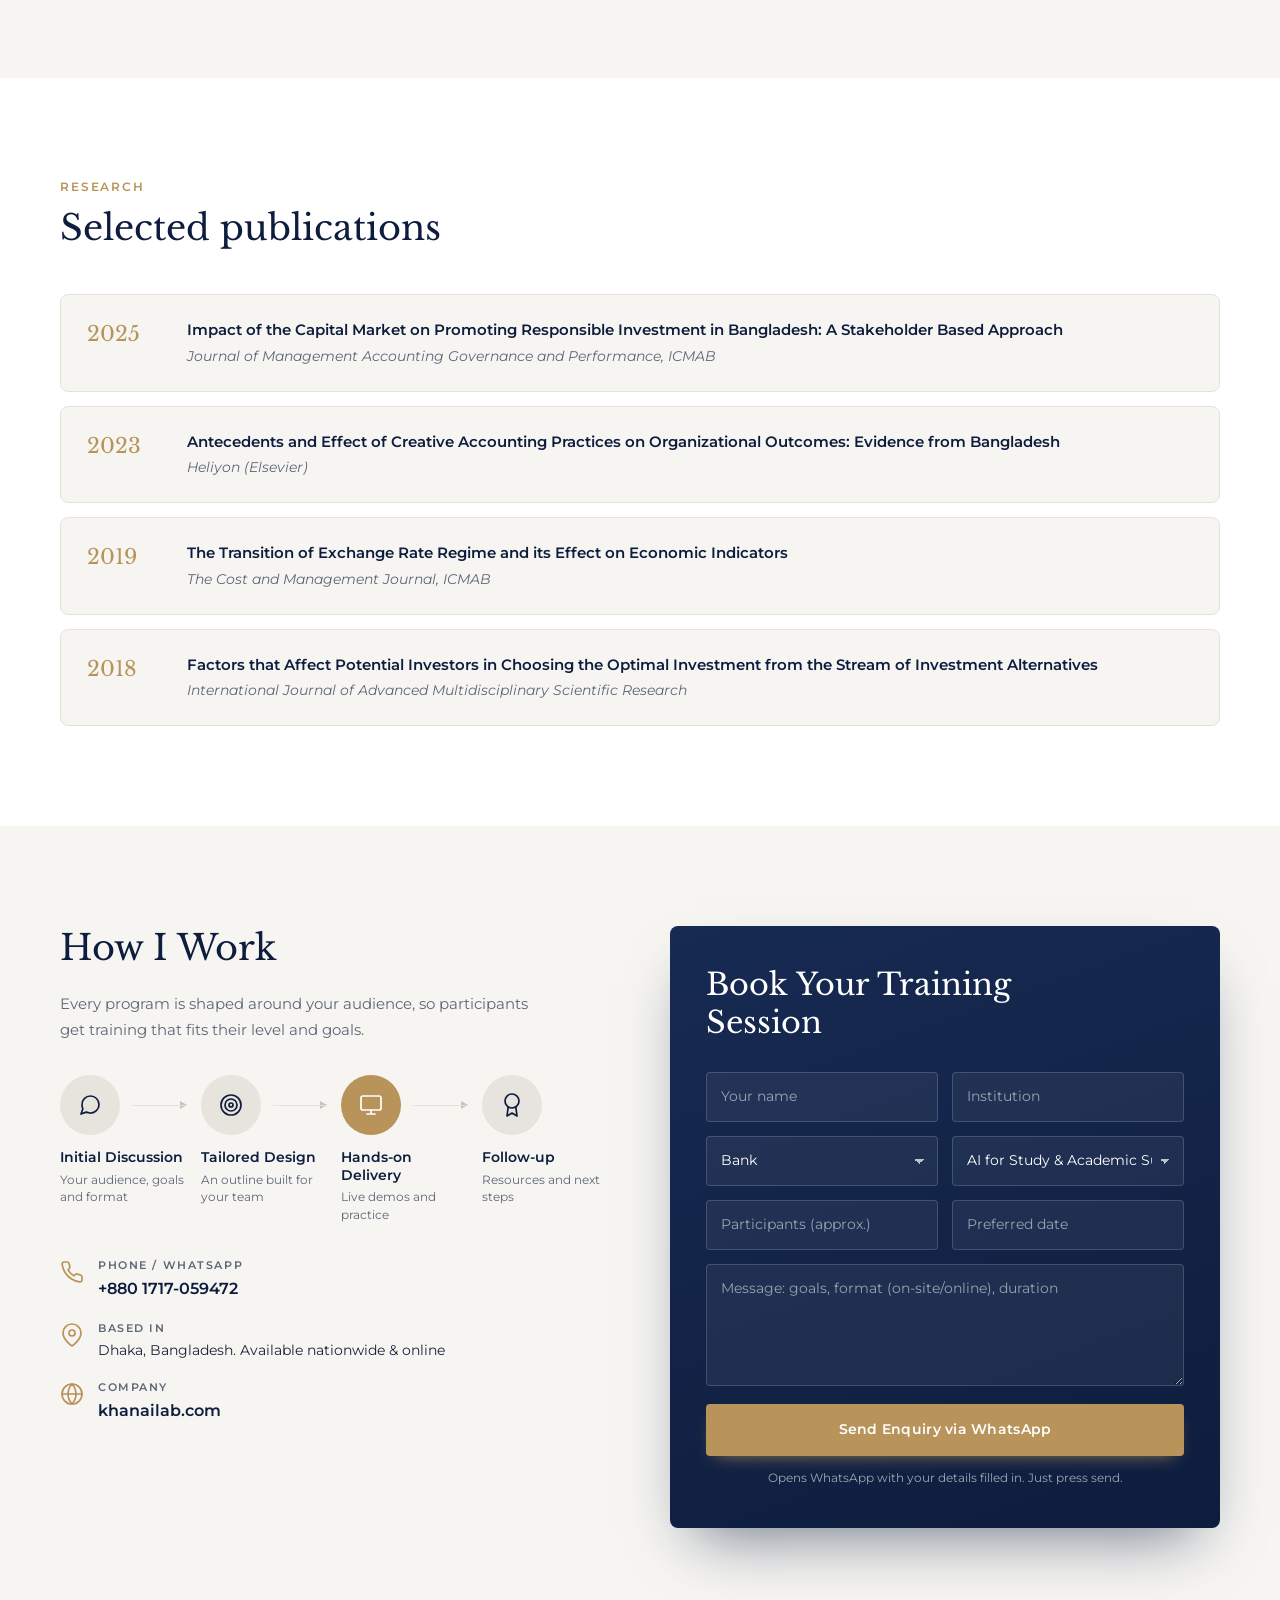
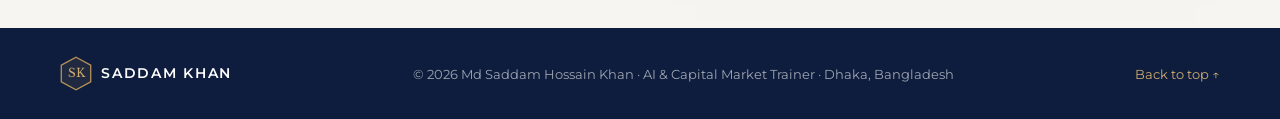
==== commit 0e428588: "Redesign site: photo hero, overlapping service cards, program image cards, how-I-work + booking pane" ====
--- a/index.html
+++ b/index.html
@@ -19,7 +19,7 @@
   <link rel="icon" href="assets/img/favicon.jpg">
   <link rel="preconnect" href="https://fonts.googleapis.com">
   <link rel="preconnect" href="https://fonts.gstatic.com" crossorigin>
-  <link href="https://fonts.googleapis.com/css2?family=Playfair+Display:wght@600;700&family=Inter:wght@400;500;600;700&display=swap" rel="stylesheet">
+  <link href="https://fonts.googleapis.com/css2?family=Libre+Baskerville:wght@400;700&family=Montserrat:wght@400;500;600;700&display=swap" rel="stylesheet">
   <link rel="stylesheet" href="assets/css/style.css">
 
   <script type="application/ld+json">
@@ -49,16 +49,40 @@
 </head>
 <body>
 
+<!-- Icon sprite -->
+<svg width="0" height="0" style="position:absolute" aria-hidden="true">
+  <defs>
+    <symbol id="i-cpu" viewBox="0 0 24 24"><rect x="4" y="4" width="16" height="16" rx="2"/><rect x="9" y="9" width="6" height="6"/><path d="M9 1v3M15 1v3M9 20v3M15 20v3M20 9h3M20 14h3M1 9h3M1 14h3"/></symbol>
+    <symbol id="i-trend" viewBox="0 0 24 24"><polyline points="23 6 13.5 15.5 8.5 10.5 1 18"/><polyline points="17 6 23 6 23 12"/></symbol>
+    <symbol id="i-bank" viewBox="0 0 24 24"><path d="M3 21h18M5 21V10M19 21V10M9.5 21V10M14.5 21V10M12 3 2 8h20z"/></symbol>
+    <symbol id="i-shield" viewBox="0 0 24 24"><path d="M12 22s8-4 8-10V5l-8-3-8 3v7c0 6 8 10 8 10z"/><polyline points="9 12 11 14 15 10"/></symbol>
+    <symbol id="i-cap" viewBox="0 0 24 24"><path d="M22 10 12 5 2 10l10 5 10-5z"/><path d="M6 12v5c0 1.5 3 3 6 3s6-1.5 6-3v-5"/><path d="M22 10v6"/></symbol>
+    <symbol id="i-search" viewBox="0 0 24 24"><circle cx="11" cy="11" r="7"/><path d="m21 21-5-5"/></symbol>
+    <symbol id="i-zap" viewBox="0 0 24 24"><polygon points="13 2 3 14 12 14 11 22 21 10 12 10 13 2"/></symbol>
+    <symbol id="i-chart" viewBox="0 0 24 24"><path d="M12 20V10M18 20V4M6 20v-4"/></symbol>
+    <symbol id="i-chat" viewBox="0 0 24 24"><path d="M21 11.5a8.4 8.4 0 0 1-9 8.5 8.4 8.4 0 0 1-3.8-.9L3 21l1.9-5.2a8.4 8.4 0 0 1-.9-3.8A8.5 8.5 0 0 1 12.5 3 8.5 8.5 0 0 1 21 11.5z"/></symbol>
+    <symbol id="i-target" viewBox="0 0 24 24"><circle cx="12" cy="12" r="10"/><circle cx="12" cy="12" r="6"/><circle cx="12" cy="12" r="2"/></symbol>
+    <symbol id="i-screen" viewBox="0 0 24 24"><rect x="2" y="3" width="20" height="14" rx="2"/><path d="M8 21h8M12 17v4"/></symbol>
+    <symbol id="i-award" viewBox="0 0 24 24"><circle cx="12" cy="8" r="7"/><polyline points="8.2 13.9 7 23 12 20 17 23 15.8 13.9"/></symbol>
+    <symbol id="i-phone" viewBox="0 0 24 24"><path d="M22 16.9v3a2 2 0 0 1-2.2 2 19.8 19.8 0 0 1-8.6-3.1 19.5 19.5 0 0 1-6-6A19.8 19.8 0 0 1 2.1 4.2 2 2 0 0 1 4.1 2h3a2 2 0 0 1 2 1.7c.1.9.4 1.8.7 2.7a2 2 0 0 1-.5 2.1L8 9.8a16 16 0 0 0 6 6l1.3-1.3a2 2 0 0 1 2.1-.4c.9.3 1.8.6 2.7.7a2 2 0 0 1 1.7 2z"/></symbol>
+    <symbol id="i-pin" viewBox="0 0 24 24"><path d="M21 10c0 7-9 13-9 13s-9-6-9-13a9 9 0 0 1 18 0z"/><circle cx="12" cy="10" r="3"/></symbol>
+    <symbol id="i-globe" viewBox="0 0 24 24"><circle cx="12" cy="12" r="10"/><path d="M2 12h20M12 2a15.3 15.3 0 0 1 4 10 15.3 15.3 0 0 1-4 10 15.3 15.3 0 0 1-4-10 15.3 15.3 0 0 1 4-10z"/></symbol>
+  </defs>
+</svg>
+
 <header class="nav" id="top">
   <div class="container nav__inner">
-    <a href="#top" class="brand"><span class="brand__mark">SK</span><span>Saddam Khan</span></a>
+    <a href="#top" class="brand" aria-label="Saddam Khan, home">
+      <span class="brand__mark">SK</span>
+      <span class="brand__name">Saddam Khan</span>
+    </a>
     <button class="nav__toggle" aria-label="Open menu" aria-expanded="false">☰</button>
     <nav class="nav__links">
+      <a href="#top" class="is-active">Home</a>
+      <a href="#programs">Programs</a>
       <a href="#about">About</a>
-      <a href="#programs">Programs</a>
-      <a href="#who">Who I Train</a>
-      <a href="#experience">Experience</a>
       <a href="#highlights">Highlights</a>
+      <a href="#book">Contact</a>
       <a href="#book" class="btn btn--gold btn--sm">Book a Training</a>
     </nav>
   </div>
@@ -67,121 +91,126 @@
 <main>
   <!-- HERO -->
   <section class="hero">
+    <div class="hero__bg" aria-hidden="true"></div>
     <div class="container hero__grid">
       <div class="hero__text reveal">
-        <p class="eyebrow">Trainer · Educator · AI in Finance</p>
-        <h1>Bringing <em>Artificial Intelligence</em> to Bangladesh's classrooms, banks &amp; capital market.</h1>
-        <p class="lead">I'm <strong>Md Saddam Hossain Khan</strong>, Assistant Professor at BIBM and founder of Khan AI Lab. I run hands-on training that helps students, researchers and finance professionals use AI in their study, research and careers.</p>
+        <p class="eyebrow">AI &amp; Capital Market Trainer · Bangladesh</p>
+        <h1>Empowering Minds with AI &amp; Capital Market Expertise</h1>
+        <p class="lead">Practical, hands-on training for universities, banks and financial institutions, delivered by <strong>Md Saddam Hossain Khan</strong>, Assistant Professor at BIBM and Founder of Khan AI Lab.</p>
         <div class="hero__cta">
-          <a href="#book" class="btn btn--gold">Invite me to train your team</a>
-          <a href="https://wa.me/8801717059472?text=Hello%20Saddam%20sir%2C%20I%27d%20like%20to%20discuss%20a%20training%20program." class="btn btn--ghost" target="_blank" rel="noopener">WhatsApp me</a>
-        </div>
-        <ul class="hero__trust">
-          <li>BIBM</li><li>BASM · BSEC</li><li>SEBON · Nepal</li><li>Khan AI Lab</li>
-        </ul>
-      </div>
-      <div class="hero__photo reveal">
-        <div class="photo-frame">
-          <img src="assets/img/saddam-khan.jpg" alt="Md Saddam Hossain Khan speaking at a capital market seminar" width="560" height="700">
-        </div>
-        <div class="badge badge--a"><strong>8+</strong><span>years in finance education</span></div>
-        <div class="badge badge--b"><strong>7</strong><span>universities trained</span></div>
-      </div>
-    </div>
-  </section>
-
-  <!-- STATS -->
-  <section class="stats">
-    <div class="container stats__grid">
-      <div class="stat"><strong>8+</strong><span>Years teaching &amp; training</span></div>
-      <div class="stat"><strong>7</strong><span>Public &amp; private universities</span></div>
-      <div class="stat"><strong>2</strong><span>Regulator training academies</span></div>
-      <div class="stat"><strong>4</strong><span>Peer-reviewed publications</span></div>
+          <a href="#book" class="btn btn--gold">Book a Training</a>
+          <a href="#programs" class="btn btn--ghost">Explore Programs</a>
+        </div>
+      </div>
+      <div class="hero__tiles reveal" aria-hidden="true">
+        <div class="hero__tile"><svg class="i"><use href="#i-cpu"/></svg><span>Artificial Intelligence</span></div>
+        <div class="hero__tile hero__tile--gold"><svg class="i"><use href="#i-trend"/></svg><span>Capital Markets</span></div>
+        <div class="hero__tile"><svg class="i"><use href="#i-bank"/></svg><span>Banking &amp; Finance</span></div>
+      </div>
+    </div>
+  </section>
+
+  <!-- FEATURE CARDS (overlap hero) -->
+  <section class="features">
+    <div class="container features__grid">
+      <article class="feature reveal">
+        <div class="feature__head"><svg class="i"><use href="#i-cap"/></svg><h3>Universities &amp; Students</h3></div>
+        <p>Seminars and workshops on using AI for study, research and future careers, and on how the capital market works.</p>
+        <a href="#programs" class="btn btn--outline btn--sm">Discover More</a>
+      </article>
+      <article class="feature reveal">
+        <div class="feature__head"><svg class="i i--gold"><use href="#i-bank"/></svg><h3>Banks &amp; Financial Institutions</h3></div>
+        <p>Applied AI for analysis, reporting and operations, plus capital market and regulatory training for professionals.</p>
+        <a href="#programs" class="btn btn--outline btn--outline-gold btn--sm">Discover More</a>
+      </article>
+      <article class="feature reveal">
+        <div class="feature__head"><svg class="i"><use href="#i-shield"/></svg><h3>Regulators &amp; Market Bodies</h3></div>
+        <p>Securities regulation, disclosure and governance programs, including international training for SEBON, Nepal.</p>
+        <a href="#programs" class="btn btn--outline btn--sm">Discover More</a>
+      </article>
+    </div>
+  </section>
+
+  <!-- PROGRAMS -->
+  <section class="section" id="programs">
+    <div class="container">
+      <div class="section__head reveal">
+        <h2>Training Programs</h2>
+        <p>Each program runs as a 2-hour seminar, a full-day workshop or a multi-day course, on-site or online.</p>
+      </div>
+      <div class="solutions">
+        <article class="solution reveal">
+          <div class="solution__img"><img src="assets/img/gallery/sust-session.jpg" alt="Students at a workshop" loading="lazy"><span class="solution__badge"><svg class="i"><use href="#i-cap"/></svg></span></div>
+          <div class="solution__body">
+            <h3>AI for Study &amp; Academic Success</h3>
+            <p>How students can use ChatGPT, Claude, Gemini and other tools responsibly to learn faster, write better and avoid plagiarism pitfalls.</p>
+            <a href="#book" class="btn btn--gold btn--sm" data-topic="AI for Study &amp; Academic Success">Enquire</a>
+          </div>
+        </article>
+        <article class="solution reveal">
+          <div class="solution__img"><img src="assets/img/gallery/ju-ai-seminar-presenting.jpg" alt="Presenting an AI research workflow at Jahangirnagar University" loading="lazy"><span class="solution__badge solution__badge--gold"><svg class="i"><use href="#i-search"/></svg></span></div>
+          <div class="solution__body">
+            <h3>AI in Business &amp; Academic Research</h3>
+            <p>Literature review, research design, data collection, analysis and writing: an AI-assisted research workflow, as delivered to the EMBA program at Jahangirnagar University.</p>
+            <a href="#book" class="btn btn--gold btn--sm" data-topic="AI in Business &amp; Academic Research">Enquire</a>
+          </div>
+        </article>
+        <article class="solution reveal">
+          <div class="solution__img"><img src="assets/img/gallery/ju-ai-seminar-audience.jpg" alt="Working professionals in a training session" loading="lazy"><span class="solution__badge"><svg class="i"><use href="#i-bank"/></svg></span></div>
+          <div class="solution__body">
+            <h3>AI for Banks &amp; Financial Institutions</h3>
+            <p>Applying AI to credit analysis, reporting, compliance, customer service and operations, with a clear view of risk, governance and data privacy.</p>
+            <a href="#book" class="btn btn--gold btn--sm" data-topic="AI for Banks &amp; Financial Institutions">Enquire</a>
+          </div>
+        </article>
+        <article class="solution reveal">
+          <div class="solution__img"><img src="assets/img/gallery/just-podium.jpg" alt="Capital market workshop at JUST" loading="lazy" style="object-position: left center"><span class="solution__badge solution__badge--gold"><svg class="i"><use href="#i-chart"/></svg></span></div>
+          <div class="solution__body">
+            <h3>Capital Market Fundamentals</h3>
+            <p>Instruments, IPOs, market microstructure, investment analysis and career pathways in the securities industry.</p>
+            <a href="#book" class="btn btn--gold btn--sm" data-topic="Capital Market Fundamentals">Enquire</a>
+          </div>
+        </article>
+        <article class="solution reveal">
+          <div class="solution__img"><img src="assets/img/gallery/sebon-certificate-1.jpg" alt="Training program for SEBON officials" loading="lazy"><span class="solution__badge"><svg class="i"><use href="#i-shield"/></svg></span></div>
+          <div class="solution__body">
+            <h3>Securities Regulation &amp; Governance</h3>
+            <p>Disclosure obligations, corporate governance and regulatory compliance for CFOs, Independent Directors, TREC representatives and regulators.</p>
+            <a href="#book" class="btn btn--gold btn--sm" data-topic="Securities Regulation &amp; Governance">Enquire</a>
+          </div>
+        </article>
+        <article class="solution reveal">
+          <div class="solution__img"><img src="assets/img/gallery/bu-capital-market-speaking.jpg" alt="Speaking on stage at Bangladesh University" loading="lazy" style="object-position: center 30%"><span class="solution__badge solution__badge--gold"><svg class="i"><use href="#i-zap"/></svg></span></div>
+          <div class="solution__body">
+            <h3>AI Automation &amp; Future Careers</h3>
+            <p>Automation workflows, prompt engineering and AI-assisted analytics, plus the skills graduates need in an AI-driven job market.</p>
+            <a href="#book" class="btn btn--gold btn--sm" data-topic="AI Automation &amp; Future Careers">Enquire</a>
+          </div>
+        </article>
+      </div>
     </div>
   </section>
 
   <!-- ABOUT -->
-  <section class="section" id="about">
+  <section class="section section--tint" id="about">
     <div class="container about">
-      <div class="reveal">
-        <p class="eyebrow">About</p>
-        <h2>A trainer who speaks both <em>finance</em> and <em>AI</em>.</h2>
-        <figure class="about__photo">
-          <img src="assets/img/gallery/bu-capital-market-audience.jpg" alt="Md Saddam Hossain Khan addressing a packed auditorium of students and faculty" loading="lazy" width="1400" height="933">
-          <figcaption>Capital Market Insights seminar, Bangladesh University, June 2026</figcaption>
-        </figure>
+      <div class="about__photo reveal">
+        <img src="assets/img/saddam-khan.jpg" alt="Md Saddam Hossain Khan speaking at a capital market seminar" width="560" height="700" loading="lazy">
+        <div class="about__badge"><strong>8+</strong><span>years in finance education</span></div>
       </div>
       <div class="about__body reveal">
+        <h2>A trainer who speaks both finance and AI</h2>
         <p>For over eight years I have taught and trained across universities, regulatory academies and the banking sector. At the <strong>Bangladesh Academy for Securities Markets (BASM)</strong>, the academic wing of BSEC, I trained CFOs, Independent Directors, Authorized Representatives of TREC holders, investors and university students. Today I serve as <strong>Assistant Professor and full-time trainer at the Bangladesh Institute of Bank Management (BIBM)</strong>.</p>
-        <p>As Founder &amp; CEO of <a href="https://khanailab.com/" target="_blank" rel="noopener">Khan AI Lab</a>, I build AI automation for financial data, research and education — so the tools I teach are tools I use every day. Participants leave my sessions with practical workflows they can apply the next morning, not just theory.</p>
+        <p>As Founder &amp; CEO of <a href="https://khanailab.com/" target="_blank" rel="noopener">Khan AI Lab</a>, I build AI automation for financial data, research and education, so the tools I teach are tools I use every day. Participants leave with practical workflows they can apply the next morning.</p>
+        <div class="stats">
+          <div><strong>8+</strong><span>Years teaching &amp; training</span></div>
+          <div><strong>7+</strong><span>Universities trained</span></div>
+          <div><strong>2</strong><span>Regulator academies</span></div>
+          <div><strong>4</strong><span>Publications</span></div>
+        </div>
         <div class="chips">
           <span>AI for Research</span><span>Prompt Engineering</span><span>AI in Banking</span><span>Capital Markets</span><span>Securities Regulation</span><span>Investment Analysis</span><span>R Programming</span><span>Curriculum Design</span>
         </div>
-      </div>
-    </div>
-  </section>
-
-  <!-- PROGRAMS -->
-  <section class="section section--tint" id="programs">
-    <div class="container">
-      <div class="section__head reveal">
-        <p class="eyebrow">Training Programs</p>
-        <h2>Workshops built for real outcomes</h2>
-        <p>Every program can be delivered as a 2-hour seminar, a full-day workshop or a multi-day certificate course, on-site or online.</p>
-      </div>
-      <div class="cards">
-        <article class="card reveal">
-          <div class="card__icon">🎓</div>
-          <h3>AI for Study &amp; Academic Success</h3>
-          <p>How students can use ChatGPT, Claude, Gemini and other tools responsibly to learn faster, write better and avoid plagiarism pitfalls.</p>
-          <span class="card__tag">Universities · Students</span>
-        </article>
-        <article class="card reveal">
-          <div class="card__icon">🔬</div>
-          <h3>AI in Business &amp; Academic Research</h3>
-          <p>Literature review, research design, data collection, analysis and writing — an AI-assisted research workflow for faculty and graduate researchers, as delivered to the EMBA program at Jahangirnagar University.</p>
-          <span class="card__tag">Faculty · Researchers</span>
-        </article>
-        <article class="card reveal">
-          <div class="card__icon">🏦</div>
-          <h3>AI for Banks &amp; Financial Institutions</h3>
-          <p>Applying AI to credit analysis, reporting, compliance, customer service and operations — with a clear view of risk, governance and data privacy.</p>
-          <span class="card__tag">Banks · NBFIs · Insurers</span>
-        </article>
-        <article class="card reveal">
-          <div class="card__icon">📈</div>
-          <h3>Capital Market Fundamentals</h3>
-          <p>Instruments, market microstructure, investment analysis and career pathways in the securities industry — the program delivered across seven universities.</p>
-          <span class="card__tag">Students · New investors</span>
-        </article>
-        <article class="card reveal">
-          <div class="card__icon">⚖️</div>
-          <h3>Securities Regulation &amp; Governance</h3>
-          <p>Disclosure obligations, corporate governance and regulatory compliance for CFOs, Independent Directors and TREC holder representatives.</p>
-          <span class="card__tag">Listed companies · Brokers</span>
-        </article>
-        <article class="card reveal">
-          <div class="card__icon">🤖</div>
-          <h3>AI Automation &amp; Future Careers</h3>
-          <p>Automation workflows, prompt engineering and AI-assisted analytics — plus the skills graduates need to stay valuable in an AI-driven job market.</p>
-          <span class="card__tag">Graduates · Entrepreneurs</span>
-        </article>
-      </div>
-    </div>
-  </section>
-
-  <!-- WHO I TRAIN -->
-  <section class="section" id="who">
-    <div class="container">
-      <div class="section__head reveal">
-        <p class="eyebrow">Who I Train</p>
-        <h2>One trainer, four audiences</h2>
-      </div>
-      <div class="who">
-        <div class="who__item reveal"><h3>Banks</h3><p>Officers and managers building AI-driven analysis and automation skills for daily work.</p></div>
-        <div class="who__item reveal"><h3>Financial Institutions</h3><p>Brokerage houses, asset managers, NBFIs and listed companies navigating markets and regulation.</p></div>
-        <div class="who__item reveal"><h3>Public Universities</h3><p>Departments, business clubs and research cells seeking seminars on AI and the capital market.</p></div>
-        <div class="who__item reveal"><h3>Private Universities</h3><p>Students and faculty preparing for AI-enabled study, research and careers.</p></div>
       </div>
     </div>
   </section>
@@ -363,41 +392,41 @@
     </div>
   </section>
 
-  <!-- BOOK -->
-  <section class="section section--dark" id="book">
+  <!-- HOW I WORK + BOOK -->
+  <section class="section" id="book">
     <div class="container book">
-      <div class="reveal">
-        <p class="eyebrow">Book a Training</p>
-        <h2>Let's plan a session for your institution.</h2>
-        <p>Tell me about your audience and goals. I'll reply with a tailored outline, duration and format.</p>
-        <ul class="book__contact">
-          <li><span>Phone / WhatsApp</span><a href="tel:+8801717059472">+880 1717-059472</a></li>
-          <li><span>Based in</span>Dhaka, Bangladesh — available nationwide &amp; online</li>
-          <li><span>Company</span><a href="https://khanailab.com/" target="_blank" rel="noopener">khanailab.com</a></li>
+      <div class="book__how reveal">
+        <h2>How I Work</h2>
+        <p>Every program is shaped around your audience, so participants get training that fits their level and goals.</p>
+        <ol class="steps">
+          <li><span class="steps__icon"><svg class="i"><use href="#i-chat"/></svg></span><strong>Initial Discussion</strong><span>Your audience, goals and format</span></li>
+          <li><span class="steps__icon"><svg class="i"><use href="#i-target"/></svg></span><strong>Tailored Design</strong><span>An outline built for your team</span></li>
+          <li><span class="steps__icon steps__icon--gold"><svg class="i"><use href="#i-screen"/></svg></span><strong>Hands-on Delivery</strong><span>Live demos and practice</span></li>
+          <li><span class="steps__icon"><svg class="i"><use href="#i-award"/></svg></span><strong>Follow-up</strong><span>Resources and next steps</span></li>
+        </ol>
+        <ul class="contact">
+          <li><svg class="i"><use href="#i-phone"/></svg><div><span>Phone / WhatsApp</span><a href="tel:+8801717059472">+880 1717-059472</a></div></li>
+          <li><svg class="i"><use href="#i-pin"/></svg><div><span>Based in</span>Dhaka, Bangladesh. Available nationwide &amp; online</div></li>
+          <li><svg class="i"><use href="#i-globe"/></svg><div><span>Company</span><a href="https://khanailab.com/" target="_blank" rel="noopener">khanailab.com</a></div></li>
         </ul>
       </div>
       <form class="form reveal" id="bookForm">
-        <label>Your name<input name="name" required autocomplete="name"></label>
-        <label>Institution<input name="org" required placeholder="e.g. ABC Bank / XYZ University"></label>
-        <div class="form__row">
-          <label>Institution type
-            <select name="type">
-              <option>Bank</option><option>Financial Institution</option><option>Public University</option><option>Private University</option><option>Corporate / Other</option>
-            </select>
-          </label>
-          <label>Topic
-            <select name="topic">
-              <option>AI for Study &amp; Academic Success</option><option>AI in Business &amp; Academic Research</option><option>AI for Banks &amp; Financial Institutions</option><option>Capital Market Fundamentals</option><option>Securities Regulation &amp; Governance</option><option>AI Automation &amp; Future Careers</option><option>Custom program</option>
-            </select>
-          </label>
-        </div>
-        <div class="form__row">
-          <label>Participants (approx.)<input name="size" inputmode="numeric" placeholder="e.g. 60"></label>
-          <label>Preferred date<input name="date" type="date"></label>
-        </div>
-        <label>Message<textarea name="msg" rows="3" placeholder="Goals, format (on-site/online), duration…"></textarea></label>
-        <button class="btn btn--gold btn--block" type="submit">Send enquiry via WhatsApp</button>
-        <p class="form__note">Opens WhatsApp with your details filled in — just press send.</p>
+        <h2>Book Your Training Session</h2>
+        <div class="form__grid">
+          <input name="name" required autocomplete="name" placeholder="Your name" aria-label="Your name">
+          <input name="org" required placeholder="Institution" aria-label="Institution">
+          <select name="type" aria-label="Institution type">
+            <option>Bank</option><option>Financial Institution</option><option>Public University</option><option>Private University</option><option>Corporate / Other</option>
+          </select>
+          <select name="topic" aria-label="Topic">
+            <option>AI for Study &amp; Academic Success</option><option>AI in Business &amp; Academic Research</option><option>AI for Banks &amp; Financial Institutions</option><option>Capital Market Fundamentals</option><option>Securities Regulation &amp; Governance</option><option>AI Automation &amp; Future Careers</option><option>Custom program</option>
+          </select>
+          <input name="size" inputmode="numeric" placeholder="Participants (approx.)" aria-label="Number of participants">
+          <input name="date" type="text" placeholder="Preferred date" aria-label="Preferred date" onfocus="this.type='date'">
+          <textarea name="msg" rows="4" placeholder="Message: goals, format (on-site/online), duration" aria-label="Message" class="form__full"></textarea>
+        </div>
+        <button class="btn btn--gold btn--block" type="submit">Send Enquiry via WhatsApp</button>
+        <p class="form__note">Opens WhatsApp with your details filled in. Just press send.</p>
       </form>
     </div>
   </section>
@@ -405,8 +434,9 @@
 
 <footer class="footer">
   <div class="container footer__inner">
+    <a href="#top" class="brand"><span class="brand__mark">SK</span><span class="brand__name">Saddam Khan</span></a>
     <p>© <span id="year"></span> Md Saddam Hossain Khan · AI &amp; Capital Market Trainer · Dhaka, Bangladesh</p>
-    <a href="#top">Back to top ↑</a>
+    <a href="#top" class="footer__top">Back to top ↑</a>
   </div>
 </footer>
 
--- a/assets/css/style.css
+++ b/assets/css/style.css
@@ -1,242 +1,269 @@
 :root {
-  --navy: #0b1a33;
-  --navy-2: #12264a;
-  --gold: #c9a24a;
-  --gold-2: #e3c57a;
-  --cream: #f7f3ea;
-  --ink: #1b2333;
-  --muted: #5d6677;
-  --line: #e4ddcc;
+  --navy: #0e1d3d;
+  --navy-2: #172a52;
+  --navy-3: #22396a;
+  --gold: #b8935a;
+  --gold-2: #cfab6f;
+  --bg: #f6f5f2;
+  --ink: #1c2436;
+  --muted: #5f6676;
+  --line: #e6e2d9;
   --white: #ffffff;
-  --radius: 18px;
-  --shadow: 0 20px 50px -20px rgba(11, 26, 51, .35);
-  --serif: "Playfair Display", Georgia, serif;
-  --sans: "Inter", system-ui, -apple-system, "Segoe UI", sans-serif;
+  --radius: 8px;
+  --shadow: 0 18px 40px -18px rgba(14, 29, 61, .28);
+  --shadow-sm: 0 6px 20px -8px rgba(14, 29, 61, .18);
+  --serif: "Libre Baskerville", Georgia, serif;
+  --sans: "Montserrat", system-ui, -apple-system, "Segoe UI", sans-serif;
 }
 
 *, *::before, *::after { box-sizing: border-box; }
-html { scroll-behavior: smooth; scroll-padding-top: 80px; }
-body { margin: 0; font-family: var(--sans); color: var(--ink); background: var(--white); line-height: 1.65; -webkit-font-smoothing: antialiased; overflow-x: hidden; }
+html { scroll-behavior: smooth; scroll-padding-top: 84px; }
+body { margin: 0; font-family: var(--sans); font-size: 15px; color: var(--ink); background: var(--bg); line-height: 1.7; -webkit-font-smoothing: antialiased; overflow-x: hidden; }
 img { max-width: 100%; display: block; }
 a { color: inherit; }
-h1, h2, h3 { font-family: var(--serif); line-height: 1.2; margin: 0 0 .6em; color: var(--navy); }
-h1 { font-size: clamp(2.1rem, 4.6vw, 3.5rem); }
-h2 { font-size: clamp(1.7rem, 3.2vw, 2.5rem); }
-h3 { font-size: 1.2rem; }
-em { font-style: normal; color: var(--gold); }
+h1, h2, h3 { line-height: 1.25; margin: 0 0 .6em; color: var(--navy); }
+h1, h2 { font-family: var(--serif); font-weight: 400; }
+h1 { font-size: clamp(2.1rem, 4.4vw, 3.4rem); }
+h2 { font-size: clamp(1.6rem, 2.8vw, 2.2rem); }
+h3 { font-family: var(--sans); font-size: 1.05rem; font-weight: 600; }
 p { margin: 0 0 1em; }
 
 .container { width: min(1160px, 100% - 32px); margin-inline: auto; }
-.eyebrow { text-transform: uppercase; letter-spacing: .18em; font-size: .75rem; font-weight: 700; color: var(--gold); margin-bottom: .8em; }
+.eyebrow { text-transform: uppercase; letter-spacing: .16em; font-size: .72rem; font-weight: 600; color: var(--gold); margin-bottom: .8em; }
+
+.i { width: 24px; height: 24px; fill: none; stroke: currentColor; stroke-width: 1.7; stroke-linecap: round; stroke-linejoin: round; flex: none; }
+.i--gold { color: var(--gold); }
 
 /* Buttons */
-.btn { display: inline-flex; align-items: center; justify-content: center; gap: .5em; padding: .9em 1.6em; border-radius: 999px; font-weight: 600; text-decoration: none; border: 2px solid transparent; cursor: pointer; font: inherit; font-weight: 600; transition: transform .2s, background .2s, color .2s, box-shadow .2s; }
-.btn:hover { transform: translateY(-2px); }
-.btn--gold { background: var(--gold); color: var(--navy); box-shadow: 0 10px 25px -10px rgba(201, 162, 74, .8); }
+.btn { display: inline-flex; align-items: center; justify-content: center; gap: .5em; padding: .85em 1.7em; border-radius: 4px; font: inherit; font-size: .85rem; font-weight: 600; letter-spacing: .02em; text-decoration: none; border: 1px solid transparent; cursor: pointer; transition: background .2s, color .2s, border-color .2s, transform .2s, box-shadow .2s; }
+.btn:hover { transform: translateY(-1px); }
+.btn--gold { background: var(--gold); color: var(--white); box-shadow: 0 8px 18px -10px rgba(184, 147, 90, .9); }
 .btn--gold:hover { background: var(--gold-2); }
-.btn--ghost { border-color: rgba(255, 255, 255, .4); color: var(--white); }
-.btn--ghost:hover { border-color: var(--gold); color: var(--gold); }
-.btn--sm { padding: .55em 1.1em; font-size: .9rem; }
-.btn--block { width: 100%; }
+.btn--ghost { border-color: rgba(255, 255, 255, .45); color: var(--white); }
+.btn--ghost:hover { border-color: var(--gold-2); color: var(--gold-2); }
+.btn--outline { border-color: var(--line); color: var(--navy); background: var(--white); box-shadow: var(--shadow-sm); }
+.btn--outline:hover { border-color: var(--navy); }
+.btn--outline-gold { color: var(--gold); }
+.btn--outline-gold:hover { border-color: var(--gold); }
+.btn--sm { padding: .6em 1.2em; font-size: .78rem; }
+.btn--block { width: 100%; padding-block: 1em; }
 
 /* Nav */
 .nav { position: fixed; inset: 0 0 auto; z-index: 50; transition: background .3s, box-shadow .3s; }
-.nav.is-scrolled { background: rgba(11, 26, 51, .96); box-shadow: 0 6px 20px rgba(0, 0, 0, .15); backdrop-filter: blur(8px); }
-.nav__inner { display: flex; align-items: center; justify-content: space-between; height: 72px; }
-.brand { display: flex; align-items: center; gap: .6em; color: var(--white); text-decoration: none; font-weight: 700; font-size: 1.05rem; }
-.brand__mark { display: grid; place-items: center; width: 38px; height: 38px; border-radius: 10px; background: var(--gold); color: var(--navy); font-family: var(--serif); }
-.nav__links { display: flex; align-items: center; gap: 1.6rem; }
-.nav__links a:not(.btn) { color: rgba(255, 255, 255, .85); text-decoration: none; font-size: .95rem; font-weight: 500; }
-.nav__links a:not(.btn):hover { color: var(--gold); }
+.nav.is-scrolled { background: rgba(14, 29, 61, .97); box-shadow: 0 6px 20px rgba(0, 0, 0, .18); }
+.nav__inner { display: flex; align-items: center; justify-content: space-between; height: 80px; }
+.brand { display: flex; align-items: center; gap: .7em; color: var(--white); text-decoration: none; }
+.brand__mark { display: grid; place-items: center; width: 40px; height: 44px; color: var(--gold-2); font-family: var(--serif); font-size: .9rem; background: url("data:image/svg+xml,%3Csvg xmlns='http://www.w3.org/2000/svg' viewBox='0 0 40 44'%3E%3Cpolygon points='20,1.5 38.5,11.5 38.5,32.5 20,42.5 1.5,32.5 1.5,11.5' fill='rgba(184,147,90,0.1)' stroke='%23b8935a' stroke-width='1.6'/%3E%3C/svg%3E") center / contain no-repeat; }
+.brand__name { font-weight: 600; font-size: 1.15rem; letter-spacing: .12em; text-transform: uppercase; }
+.nav__links { display: flex; align-items: center; gap: 2rem; }
+.nav__links a:not(.btn) { color: rgba(255, 255, 255, .85); text-decoration: none; font-size: .9rem; font-weight: 500; padding: 4px 0; border-bottom: 1.5px solid transparent; }
+.nav__links a:not(.btn):hover { color: var(--white); }
+.nav__links a.is-active { color: var(--white); border-bottom-color: var(--white); }
 .nav__toggle { display: none; background: none; border: 0; color: var(--white); font-size: 1.6rem; cursor: pointer; }
 
 /* Hero */
-.hero { background: radial-gradient(1200px 600px at 85% 20%, #1d3767 0%, transparent 60%), linear-gradient(160deg, var(--navy) 0%, var(--navy-2) 100%); color: var(--white); padding: 140px 0 90px; position: relative; overflow: hidden; }
-.hero::after { content: ""; position: absolute; inset: auto 0 0; height: 1px; background: linear-gradient(90deg, transparent, var(--gold), transparent); opacity: .5; }
-.hero__grid { display: grid; grid-template-columns: 1.15fr .85fr; gap: 60px; align-items: center; }
-.hero h1 { color: var(--white); }
-.lead { font-size: 1.12rem; color: rgba(255, 255, 255, .8); max-width: 38em; }
-.lead strong { color: var(--white); }
-.hero__cta { display: flex; flex-wrap: wrap; gap: 14px; margin: 1.8em 0 2em; }
-.hero__trust { list-style: none; padding: 0; margin: 0; display: flex; flex-wrap: wrap; gap: 10px; }
-.hero__trust li { border: 1px solid rgba(255, 255, 255, .18); border-radius: 999px; padding: .35em 1em; font-size: .82rem; color: rgba(255, 255, 255, .75); letter-spacing: .04em; }
-.hero__photo { position: relative; justify-self: center; max-width: 400px; width: 100%; }
-.photo-frame { position: relative; border-radius: 200px 200px var(--radius) var(--radius); overflow: hidden; background: var(--navy-2); border: 6px solid rgba(201, 162, 74, .9); box-shadow: 0 40px 80px -30px rgba(0, 0, 0, .6); }
-.photo-frame img { width: 100%; height: auto; }
-.hero__photo::before { content: ""; position: absolute; inset: -22px -22px 22px 22px; border: 1px solid rgba(201, 162, 74, .35); border-radius: 210px 210px 24px 24px; z-index: -1; }
-.badge { position: absolute; background: var(--white); color: var(--navy); border-radius: 14px; padding: .7em 1em; box-shadow: var(--shadow); display: flex; align-items: center; gap: .6em; font-size: .8rem; line-height: 1.25; max-width: 210px; }
-.badge strong { font-family: var(--serif); font-size: 1.7rem; color: var(--gold); }
-.badge--a { left: -40px; bottom: 70px; }
-.badge--b { right: -30px; top: 60px; }
-
-/* Stats */
-.stats { background: var(--cream); border-bottom: 1px solid var(--line); }
-.stats__grid { display: grid; grid-template-columns: repeat(4, 1fr); }
-.stat { padding: 34px 20px; text-align: center; border-right: 1px solid var(--line); }
-.stat:last-child { border-right: 0; }
-.stat strong { display: block; font-family: var(--serif); font-size: 2.4rem; color: var(--navy); }
-.stat span { color: var(--muted); font-size: .9rem; }
+.hero { position: relative; background: var(--navy); color: var(--white); padding: 170px 0 190px; overflow: hidden; }
+.hero__bg { position: absolute; inset: 0; background: url("../img/gallery/bu-capital-market-audience.jpg") center 35% / cover no-repeat; }
+.hero__bg::after { content: ""; position: absolute; inset: 0; background:
+  linear-gradient(90deg, rgba(14, 29, 61, .97) 0%, rgba(14, 29, 61, .9) 40%, rgba(14, 29, 61, .72) 70%, rgba(14, 29, 61, .82) 100%),
+  linear-gradient(0deg, rgba(14, 29, 61, .85), transparent 40%); }
+.hero::after { content: ""; position: absolute; left: -10%; right: -10%; bottom: 40px; height: 160px; border-top: 1px solid rgba(207, 171, 111, .35); border-radius: 50% 50% 0 0 / 100% 100% 0 0; transform: rotate(-4deg); pointer-events: none; }
+.hero__grid { position: relative; z-index: 1; display: grid; grid-template-columns: 1.25fr .75fr; gap: 50px; align-items: center; }
+.hero h1 { color: var(--white); max-width: 14em; }
+.lead { font-size: 1.05rem; color: rgba(255, 255, 255, .8); max-width: 36em; }
+.lead strong { color: var(--white); font-weight: 600; }
+.hero__cta { display: flex; flex-wrap: wrap; gap: 14px; margin-top: 2em; }
+.hero__tiles { display: flex; gap: 18px; justify-content: flex-end; align-items: flex-start; }
+.hero__tile { width: 116px; height: 116px; border-radius: 6px; background: rgba(23, 42, 82, .85); border: 1px solid rgba(255, 255, 255, .1); backdrop-filter: blur(6px); display: flex; flex-direction: column; align-items: center; justify-content: center; gap: 10px; text-align: center; padding: 10px; box-shadow: 0 20px 40px -20px rgba(0, 0, 0, .7); }
+.hero__tile .i { width: 36px; height: 36px; }
+.hero__tile span { font-size: .68rem; font-weight: 600; letter-spacing: .04em; line-height: 1.3; color: rgba(255, 255, 255, .85); }
+.hero__tile--gold { background: var(--gold); border-color: var(--gold-2); transform: translateY(18px); }
+.hero__tile--gold span { color: var(--white); }
+
+/* Feature cards overlapping the hero */
+.features { position: relative; z-index: 2; margin-top: -110px; }
+.features__grid { display: grid; grid-template-columns: repeat(3, 1fr); gap: 24px; }
+.feature { background: var(--white); border-radius: var(--radius); padding: 28px 28px 26px; box-shadow: var(--shadow); display: flex; flex-direction: column; align-items: flex-start; }
+.feature__head { display: flex; align-items: center; gap: 14px; margin-bottom: 12px; color: var(--navy); }
+.feature__head .i { width: 34px; height: 34px; }
+.feature__head h3 { margin: 0; }
+.feature p { color: var(--muted); font-size: .88rem; flex: 1; }
 
 /* Sections */
 .section { padding: 100px 0; }
-.section--tint { background: var(--cream); }
+.section--tint { background: var(--white); }
 .section--dark { background: var(--navy); color: rgba(255, 255, 255, .82); }
 .section--dark h2, .section--dark h3 { color: var(--white); }
-.section__head { max-width: 680px; margin-bottom: 50px; }
+.section__head { max-width: 680px; margin-bottom: 44px; }
 .section__head p:not(.eyebrow) { color: var(--muted); }
 .section--dark .section__head p:not(.eyebrow) { color: rgba(255, 255, 255, .7); }
 
-.about { display: grid; grid-template-columns: .9fr 1.1fr; gap: 60px; }
-.about__body p { color: var(--muted); font-size: 1.05rem; }
-.about__body strong { color: var(--ink); }
+/* Program (solution) cards */
+.solutions { display: grid; grid-template-columns: repeat(3, 1fr); gap: 26px; }
+.solution { background: var(--white); border-radius: var(--radius); overflow: hidden; box-shadow: var(--shadow-sm); display: flex; flex-direction: column; transition: transform .25s, box-shadow .25s; }
+.solution:hover { transform: translateY(-5px); box-shadow: var(--shadow); }
+.solution__img { position: relative; height: 190px; }
+.solution__img img { width: 100%; height: 100%; object-fit: cover; }
+.solution__badge { position: absolute; right: 22px; bottom: -26px; width: 56px; height: 56px; border-radius: 50%; background: var(--navy); color: var(--gold-2); display: grid; place-items: center; border: 3px solid var(--white); box-shadow: var(--shadow-sm); }
+.solution__badge--gold { background: var(--gold); color: var(--white); }
+.solution__body { padding: 30px 24px 26px; display: flex; flex-direction: column; align-items: flex-start; flex: 1; }
+.solution__body h3 { padding-right: 50px; }
+.solution__body p { color: var(--muted); font-size: .88rem; flex: 1; }
+
+/* About */
+.about { display: grid; grid-template-columns: .8fr 1.2fr; gap: 70px; align-items: center; }
+.about__photo { position: relative; max-width: 420px; }
+.about__photo::before { content: ""; position: absolute; inset: 22px -22px -22px 22px; border: 1.5px solid var(--gold); border-radius: var(--radius); }
+.about__photo img { position: relative; border-radius: var(--radius); box-shadow: var(--shadow); }
+.about__badge { position: absolute; left: -24px; bottom: 40px; background: var(--navy); color: var(--white); border-radius: 6px; padding: 14px 18px; display: flex; align-items: center; gap: 12px; box-shadow: var(--shadow); font-size: .78rem; line-height: 1.3; max-width: 200px; }
+.about__badge strong { font-family: var(--serif); font-size: 1.9rem; color: var(--gold-2); font-weight: 400; }
+.about__body p { color: var(--muted); }
+.about__body strong { color: var(--ink); font-weight: 600; }
 .about__body a { color: var(--navy); font-weight: 600; text-decoration-color: var(--gold); }
-.chips { display: flex; flex-wrap: wrap; gap: 8px; margin-top: 1.5em; }
-.chips span { background: var(--cream); border: 1px solid var(--line); padding: .35em .9em; border-radius: 999px; font-size: .85rem; font-weight: 500; color: var(--navy); }
-
-/* Cards */
-.cards { display: grid; grid-template-columns: repeat(3, 1fr); gap: 24px; }
-.card { background: var(--white); border-radius: var(--radius); padding: 30px; border: 1px solid var(--line); transition: transform .25s, box-shadow .25s, border-color .25s; display: flex; flex-direction: column; }
-.card:hover { transform: translateY(-6px); box-shadow: var(--shadow); border-color: var(--gold); }
-.card__icon { width: 52px; height: 52px; border-radius: 14px; background: var(--navy); display: grid; place-items: center; font-size: 1.5rem; margin-bottom: 18px; }
-.card p { color: var(--muted); font-size: .95rem; flex: 1; }
-.card__tag { font-size: .78rem; font-weight: 600; color: var(--gold); text-transform: uppercase; letter-spacing: .08em; }
-
-/* Who */
-.who { display: grid; grid-template-columns: repeat(4, 1fr); gap: 0; border: 1px solid var(--line); border-radius: var(--radius); overflow: hidden; }
-.who__item { padding: 34px 28px; border-right: 1px solid var(--line); position: relative; }
-.who__item:last-child { border-right: 0; }
-.who__item::before { content: ""; display: block; width: 36px; height: 3px; background: var(--gold); margin-bottom: 18px; }
-.who__item p { color: var(--muted); font-size: .95rem; margin: 0; }
+.stats { display: grid; grid-template-columns: repeat(4, 1fr); gap: 10px; margin: 1.8em 0; padding: 20px 0; border-block: 1px solid var(--line); }
+.stats strong { display: block; font-family: var(--serif); font-size: 1.8rem; font-weight: 400; color: var(--navy); }
+.stats span { font-size: .78rem; color: var(--muted); line-height: 1.35; display: block; }
+.chips { display: flex; flex-wrap: wrap; gap: 8px; }
+.chips span { background: var(--bg); border: 1px solid var(--line); padding: .3em .9em; border-radius: 4px; font-size: .8rem; font-weight: 500; color: var(--navy); }
 
 /* Timeline */
-.timeline { list-style: none; padding: 0; margin: 0; border-left: 2px solid rgba(201, 162, 74, .4); }
-.timeline li { position: relative; padding: 0 0 36px 32px; }
-.timeline li::before { content: ""; position: absolute; left: -8px; top: 6px; width: 14px; height: 14px; border-radius: 50%; background: var(--gold); box-shadow: 0 0 0 5px rgba(201, 162, 74, .2); }
-.timeline__date { font-size: .8rem; font-weight: 700; letter-spacing: .1em; text-transform: uppercase; color: var(--gold); }
-.timeline h3 { margin: .3em 0 .2em; }
+.timeline { list-style: none; padding: 0; margin: 0; border-left: 1.5px solid rgba(207, 171, 111, .45); }
+.timeline li { position: relative; padding: 0 0 34px 32px; }
+.timeline li::before { content: ""; position: absolute; left: -8px; top: 6px; width: 14px; height: 14px; border-radius: 50%; background: var(--gold); box-shadow: 0 0 0 5px rgba(184, 147, 90, .2); }
+.timeline__date { font-size: .75rem; font-weight: 700; letter-spacing: .1em; text-transform: uppercase; color: var(--gold-2); }
+.timeline h3 { margin: .3em 0 .2em; font-size: 1.1rem; }
 .timeline__org { color: var(--white); font-weight: 500; margin-bottom: .4em; }
-.timeline p { max-width: 720px; }
-.edu { display: grid; grid-template-columns: 1fr 1fr; gap: 20px; margin-top: 20px; }
-.edu div { border: 1px solid rgba(255, 255, 255, .15); border-radius: 14px; padding: 20px 24px; }
-.edu strong { display: block; color: var(--white); }
-.edu span { font-size: .9rem; }
+.timeline p { max-width: 760px; }
+.edu { display: grid; grid-template-columns: 1fr 1fr; gap: 20px; margin-top: 16px; }
+.edu div { border: 1px solid rgba(255, 255, 255, .15); border-radius: var(--radius); padding: 20px 24px; background: rgba(255, 255, 255, .03); }
+.edu strong { display: block; color: var(--white); font-weight: 600; }
+.edu span { font-size: .88rem; }
 
 /* Gallery */
 .gallery { display: grid; grid-template-columns: repeat(4, 1fr); grid-auto-rows: 210px; gap: 16px; }
-.tile { margin: 0; border-radius: var(--radius); overflow: hidden; position: relative; display: flex; align-items: flex-end; background: linear-gradient(150deg, var(--navy-2), var(--navy)) center / cover no-repeat; }
+.tile { margin: 0; border-radius: var(--radius); overflow: hidden; position: relative; display: flex; align-items: flex-end; background: linear-gradient(150deg, var(--navy-3), var(--navy)) center / cover no-repeat; box-shadow: var(--shadow-sm); }
 .tile--wide { grid-column: span 2; }
-.tile:not(.has-img)::before { content: ""; position: absolute; inset: 0; background: radial-gradient(circle at 80% 20%, rgba(201, 162, 74, .35), transparent 55%); }
-.tile.has-img::before { content: ""; position: absolute; inset: 0; background: linear-gradient(to top, rgba(11, 26, 51, .9), transparent 60%); }
-.tile figcaption { position: relative; padding: 20px; color: var(--white); }
-.tile figcaption strong { display: block; font-family: var(--serif); font-size: 1.15rem; }
-.tile figcaption span { font-size: .85rem; color: var(--gold-2); }
-
-/* Publications */
-.pubs { list-style: none; padding: 0; margin: 0; display: grid; gap: 14px; }
-.pubs li { display: grid; grid-template-columns: 80px 1fr; gap: 20px; background: var(--white); border: 1px solid var(--line); border-radius: 14px; padding: 22px 26px; }
-.pubs li > span { font-family: var(--serif); font-size: 1.4rem; color: var(--gold); font-weight: 700; }
-.pubs strong { display: block; color: var(--navy); }
-.pubs em { color: var(--muted); font-style: italic; font-size: .92rem; }
-
-/* Book */
-.book { display: grid; grid-template-columns: .9fr 1.1fr; gap: 60px; align-items: start; }
-.book__contact { list-style: none; padding: 0; margin: 2em 0 0; display: grid; gap: 18px; }
-.book__contact span { display: block; font-size: .75rem; text-transform: uppercase; letter-spacing: .14em; color: var(--gold); font-weight: 700; }
-.book__contact a { color: var(--white); text-decoration: none; font-weight: 600; font-size: 1.1rem; }
-.form { background: var(--white); color: var(--ink); border-radius: var(--radius); padding: 34px; display: grid; gap: 16px; box-shadow: 0 30px 60px -25px rgba(0, 0, 0, .5); }
-.form label { display: grid; gap: 6px; font-size: .85rem; font-weight: 600; color: var(--navy); }
-.form input, .form select, .form textarea { font: inherit; font-weight: 400; padding: .75em .9em; border: 1px solid var(--line); border-radius: 10px; background: #fcfbf8; color: var(--ink); width: 100%; }
-.form input:focus, .form select:focus, .form textarea:focus { outline: 2px solid var(--gold); border-color: transparent; }
-.form__row { display: grid; grid-template-columns: 1fr 1fr; gap: 16px; }
-.form__note { font-size: .8rem; color: var(--muted); text-align: center; margin: 0; }
-
-/* Footer */
-.footer { background: #07122a; color: rgba(255, 255, 255, .6); font-size: .88rem; padding: 26px 0; }
-.footer__inner { display: flex; justify-content: space-between; gap: 16px; flex-wrap: wrap; }
-.footer p { margin: 0; }
-.footer a { color: var(--gold); text-decoration: none; }
-
-.wa-float { position: fixed; right: 20px; bottom: 20px; width: 56px; height: 56px; border-radius: 50%; background: #25d366; color: var(--white); display: grid; place-items: center; box-shadow: 0 10px 25px rgba(0, 0, 0, .25); z-index: 60; transition: transform .2s; }
-.wa-float:hover { transform: scale(1.08); }
-
-/* Reveal animation */
-.reveal { opacity: 0; transform: translateY(24px); transition: opacity .7s ease, transform .7s ease; }
-.reveal.is-visible { opacity: 1; transform: none; }
-@media (prefers-reduced-motion: reduce) { .reveal { opacity: 1; transform: none; transition: none; } html { scroll-behavior: auto; } }
-
-/* Responsive */
-@media (max-width: 1000px) {
-  .cards { grid-template-columns: repeat(2, 1fr); }
-  .who { grid-template-columns: repeat(2, 1fr); }
-  .who__item:nth-child(2) { border-right: 0; }
-  .who__item:nth-child(-n+2) { border-bottom: 1px solid var(--line); }
-  .gallery { grid-template-columns: repeat(2, 1fr); }
-}
-@media (max-width: 860px) {
-  .nav__toggle { display: block; }
-  .nav__links { position: absolute; top: 72px; left: 0; right: 0; flex-direction: column; align-items: stretch; gap: 0; background: var(--navy); padding: 10px 16px 20px; display: none; }
-  .nav__links.is-open { display: flex; }
-  .nav__links a:not(.btn) { padding: 12px 0; border-bottom: 1px solid rgba(255, 255, 255, .08); }
-  .nav__links .btn { margin-top: 14px; }
-  .nav:has(.is-open) { background: var(--navy); }
-  .hero { padding: 110px 0 70px; }
-  .hero__grid, .about, .book { grid-template-columns: 1fr; gap: 40px; }
-  .hero__photo { max-width: 320px; order: -1; }
-  .badge--a { left: -16px; } .badge--b { right: -16px; }
-  .stats__grid { grid-template-columns: repeat(2, 1fr); }
-  .stat:nth-child(2) { border-right: 0; }
-  .stat:nth-child(-n+2) { border-bottom: 1px solid var(--line); }
-  .section { padding: 70px 0; }
-}
-@media (max-width: 560px) {
-  .cards, .who, .edu, .form__row { grid-template-columns: 1fr; }
-  .who__item { border-right: 0 !important; border-bottom: 1px solid var(--line); }
-  .who__item:last-child { border-bottom: 0; }
-  .gallery { grid-template-columns: 1fr; grid-auto-rows: 180px; }
-  .tile--wide { grid-column: auto; }
-  .pubs li { grid-template-columns: 1fr; gap: 4px; }
-  .form { padding: 24px; }
-  .badge { font-size: .72rem; padding: .5em .8em; }
-  .badge strong { font-size: 1.3rem; }
-}
-
-/* About photo */
-.about__photo { margin: 2em 0 0; }
-.about__photo img { border-radius: var(--radius); box-shadow: var(--shadow); aspect-ratio: 3 / 2; object-fit: cover; width: 100%; }
-.about__photo figcaption { font-size: .82rem; color: var(--muted); margin-top: .7em; }
-
-/* Gallery tile link */
+.tile:not(.has-img)::before { content: ""; position: absolute; inset: 0; background: radial-gradient(circle at 80% 20%, rgba(184, 147, 90, .35), transparent 55%); }
+.tile.has-img::before { content: ""; position: absolute; inset: 0; background: linear-gradient(to top, rgba(14, 29, 61, .92), transparent 62%); }
 .tile__link { position: absolute; inset: 0; z-index: 2; }
-
-/* Event album */
+.tile figcaption { position: relative; padding: 18px 20px; color: var(--white); }
+.tile figcaption strong { display: block; font-family: var(--serif); font-weight: 400; font-size: 1.08rem; }
+.tile figcaption span { font-size: .78rem; color: var(--gold-2); }
+
+/* Event albums */
 .album { margin-top: 70px; padding-top: 50px; border-top: 1px solid var(--line); }
-.album__head { max-width: 760px; margin-bottom: 28px; }
-.album__head h3 { font-size: clamp(1.3rem, 2.4vw, 1.7rem); }
+.album__head { max-width: 780px; margin-bottom: 26px; }
+.album__head h3 { font-family: var(--serif); font-weight: 400; font-size: clamp(1.25rem, 2.2vw, 1.6rem); }
 .album__head p:not(.eyebrow) { color: var(--muted); }
 .album__grid { display: grid; grid-template-columns: repeat(4, 1fr); grid-auto-rows: 200px; gap: 14px; }
-.album__item { margin: 0; position: relative; border-radius: 14px; overflow: hidden; cursor: zoom-in; background: var(--navy); }
+.album__grid--3 { grid-template-columns: repeat(3, 1fr); }
+.album__grid--2 { grid-template-columns: repeat(2, 1fr); grid-auto-rows: 340px; }
+.album__item { margin: 0; position: relative; border-radius: var(--radius); overflow: hidden; cursor: zoom-in; background: var(--navy); }
 .album__item--lead { grid-column: span 2; grid-row: span 2; }
 .album__item--wide { grid-column: span 2; }
 .album__item img { width: 100%; height: 100%; object-fit: cover; transition: transform .5s ease; }
+.album__item--top img { object-position: center 35%; }
 .album__item:hover img { transform: scale(1.05); }
-.album__item figcaption { position: absolute; inset: auto 0 0; padding: 30px 14px 12px; font-size: .82rem; font-weight: 500; color: var(--white); background: linear-gradient(to top, rgba(11, 26, 51, .85), transparent); }
+.album__item figcaption { position: absolute; inset: auto 0 0; padding: 30px 14px 12px; font-size: .8rem; font-weight: 500; color: var(--white); background: linear-gradient(to top, rgba(14, 29, 61, .88), transparent); }
+
+/* Publications */
+.pubs { list-style: none; padding: 0; margin: 0; display: grid; gap: 14px; }
+.pubs li { display: grid; grid-template-columns: 80px 1fr; gap: 20px; background: var(--bg); border: 1px solid var(--line); border-radius: var(--radius); padding: 22px 26px; }
+.pubs li > span { font-family: var(--serif); font-size: 1.3rem; color: var(--gold); }
+.pubs strong { display: block; color: var(--navy); font-weight: 600; }
+.pubs em { color: var(--muted); font-style: italic; font-size: .88rem; }
+
+/* How I work + booking */
+.book { display: grid; grid-template-columns: 1fr 1fr; gap: 60px; align-items: start; }
+.book__how > p { color: var(--muted); max-width: 32em; }
+.steps { list-style: none; padding: 0; margin: 2.2em 0; display: grid; grid-template-columns: repeat(4, 1fr); gap: 12px; }
+.steps li { position: relative; display: flex; flex-direction: column; gap: 4px; }
+.steps li:not(:last-child)::after { content: ""; position: absolute; top: 30px; left: 72px; right: 4px; border-top: 1.5px solid var(--line); }
+.steps li:not(:last-child)::before { content: ""; position: absolute; top: 26px; right: 2px; border: 4px solid transparent; border-left: 7px solid #c9c3b5; border-right: 0; }
+.steps__icon { width: 60px; height: 60px; border-radius: 50%; background: #e7e4dd; color: var(--navy); display: grid; place-items: center; margin-bottom: 10px; }
+.steps__icon--gold { background: var(--gold); color: var(--white); }
+.steps strong { font-size: .85rem; font-weight: 600; color: var(--navy); line-height: 1.3; }
+.steps span:not(.steps__icon) { font-size: .78rem; color: var(--muted); line-height: 1.4; }
+.contact { list-style: none; padding: 0; margin: 0; display: grid; gap: 16px; }
+.contact li { display: flex; gap: 14px; align-items: flex-start; font-size: .9rem; }
+.contact .i { color: var(--gold); margin-top: 4px; }
+.contact span { display: block; font-size: .7rem; text-transform: uppercase; letter-spacing: .14em; font-weight: 600; color: var(--muted); }
+.contact a { color: var(--navy); font-weight: 600; text-decoration: none; font-size: 1rem; }
+
+.form { background: linear-gradient(160deg, var(--navy-2), var(--navy)); color: var(--white); border-radius: var(--radius); padding: 40px 36px; box-shadow: 0 30px 60px -25px rgba(14, 29, 61, .6); }
+.form h2 { color: var(--white); font-size: clamp(1.5rem, 2.4vw, 1.9rem); max-width: 11em; margin-bottom: 1em; }
+.form__grid { display: grid; grid-template-columns: 1fr 1fr; gap: 14px; margin-bottom: 18px; }
+.form__full { grid-column: 1 / -1; }
+.form input, .form select, .form textarea { font: inherit; font-size: .88rem; padding: .85em 1em; border: 1px solid rgba(255, 255, 255, .16); border-radius: 4px; background: rgba(255, 255, 255, .06); color: var(--white); width: 100%; min-height: 46px; }
+.form input::placeholder, .form textarea::placeholder { color: rgba(255, 255, 255, .55); }
+.form select { appearance: none; background-image: linear-gradient(45deg, transparent 50%, rgba(255, 255, 255, .7) 50%), linear-gradient(135deg, rgba(255, 255, 255, .7) 50%, transparent 50%); background-position: calc(100% - 18px) 50%, calc(100% - 13px) 50%; background-size: 5px 5px; background-repeat: no-repeat; padding-right: 2.2em; }
+.form select option { color: var(--ink); }
+.form input:focus, .form select:focus, .form textarea:focus { outline: 1.5px solid var(--gold-2); border-color: transparent; }
+.form input[type="date"] { color-scheme: dark; }
+.form__note { font-size: .75rem; color: rgba(255, 255, 255, .6); text-align: center; margin: 12px 0 0; }
+
+/* Footer */
+.footer { background: var(--navy); color: rgba(255, 255, 255, .6); font-size: .82rem; padding: 28px 0; }
+.footer__inner { display: flex; justify-content: space-between; align-items: center; gap: 16px; flex-wrap: wrap; }
+.footer p { margin: 0; }
+.footer .brand__mark { width: 32px; height: 35px; font-size: .75rem; }
+.footer .brand__name { font-size: .9rem; }
+.footer__top { color: var(--gold-2); text-decoration: none; }
+
+.wa-float { position: fixed; right: 20px; bottom: 20px; width: 56px; height: 56px; border-radius: 50%; background: #25d366; color: var(--white); display: grid; place-items: center; box-shadow: 0 10px 25px rgba(0, 0, 0, .25); z-index: 60; transition: transform .2s; }
+.wa-float:hover { transform: scale(1.08); }
 
 /* Lightbox */
-.lightbox { position: fixed; inset: 0; z-index: 100; background: rgba(7, 18, 42, .94); display: grid; place-items: center; align-content: center; gap: 14px; padding: 20px; }
+.lightbox { position: fixed; inset: 0; z-index: 100; background: rgba(9, 18, 40, .94); display: grid; place-items: center; align-content: center; gap: 14px; padding: 20px; }
 .lightbox[hidden] { display: none; }
-.lightbox img { max-width: min(1200px, 100%); max-height: 80vh; border-radius: 10px; }
+.lightbox img { max-width: min(1200px, 100%); max-height: 80vh; border-radius: 6px; }
 .lightbox__caption { color: var(--white); margin: 0; text-align: center; }
 .lightbox__close { position: absolute; top: 14px; right: 18px; background: none; border: 0; color: var(--white); font-size: 2.4rem; cursor: pointer; line-height: 1; }
 
-.album__grid--3 { grid-template-columns: repeat(3, 1fr); }
-.album__grid--2 { grid-template-columns: repeat(2, 1fr); grid-auto-rows: 340px; }
-
+/* Reveal animation */
+.reveal { opacity: 0; transform: translateY(22px); transition: opacity .7s ease, transform .7s ease; }
+.reveal.is-visible { opacity: 1; transform: none; }
+@media (prefers-reduced-motion: reduce) { .reveal { opacity: 1; transform: none; transition: none; } html { scroll-behavior: auto; } }
+
+/* Responsive */
+@media (max-width: 1000px) {
+  .solutions { grid-template-columns: repeat(2, 1fr); }
+  .gallery { grid-template-columns: repeat(2, 1fr); }
+  .book { grid-template-columns: 1fr; }
+  .hero__grid { grid-template-columns: 1fr; }
+  .hero__tiles { justify-content: flex-start; }
+}
 @media (max-width: 860px) {
+  .nav__toggle { display: block; }
+  .nav__links { position: absolute; top: 80px; left: 0; right: 0; flex-direction: column; align-items: stretch; gap: 0; background: var(--navy); padding: 8px 16px 20px; display: none; }
+  .nav__links.is-open { display: flex; }
+  .nav__links a:not(.btn) { padding: 12px 0; border-bottom: 1px solid rgba(255, 255, 255, .08); }
+  .nav__links a.is-active { border-bottom-color: rgba(255, 255, 255, .08); color: var(--gold-2); }
+  .nav__links .btn { margin-top: 14px; }
+  .nav:has(.is-open) { background: var(--navy); }
+  .hero { padding: 130px 0 170px; }
+  .features__grid { grid-template-columns: 1fr; }
+  .about { grid-template-columns: 1fr; gap: 50px; }
+  .about__photo { max-width: 340px; margin-inline: auto; }
+  .section { padding: 70px 0; }
   .album__grid, .album__grid--3 { grid-template-columns: repeat(2, 1fr); grid-auto-rows: 160px; }
   .album__grid--2 { grid-auto-rows: 220px; }
+  .steps { grid-template-columns: repeat(2, 1fr); row-gap: 26px; }
+  .steps li::after, .steps li::before { display: none; }
 }
 @media (max-width: 560px) {
+  .brand__name { font-size: .95rem; letter-spacing: .08em; }
+  .hero__tile { width: 96px; height: 96px; }
+  .hero__tile .i { width: 28px; height: 28px; }
+  .hero__tile span { font-size: .6rem; }
+  .solutions, .edu { grid-template-columns: 1fr; }
+  .stats { grid-template-columns: repeat(2, 1fr); row-gap: 18px; }
+  .about__badge { left: -8px; }
+  .gallery { grid-template-columns: 1fr; grid-auto-rows: 190px; }
+  .tile--wide { grid-column: auto; }
   .album__grid { grid-auto-rows: 130px; gap: 10px; }
   .album__grid--2 { grid-template-columns: 1fr; grid-auto-rows: 220px; }
-}
-.album__item--top img { object-position: center 35%; }
+  .pubs li { grid-template-columns: 1fr; gap: 4px; }
+  .form { padding: 30px 20px; }
+  .form__grid { grid-template-columns: 1fr; }
+}
